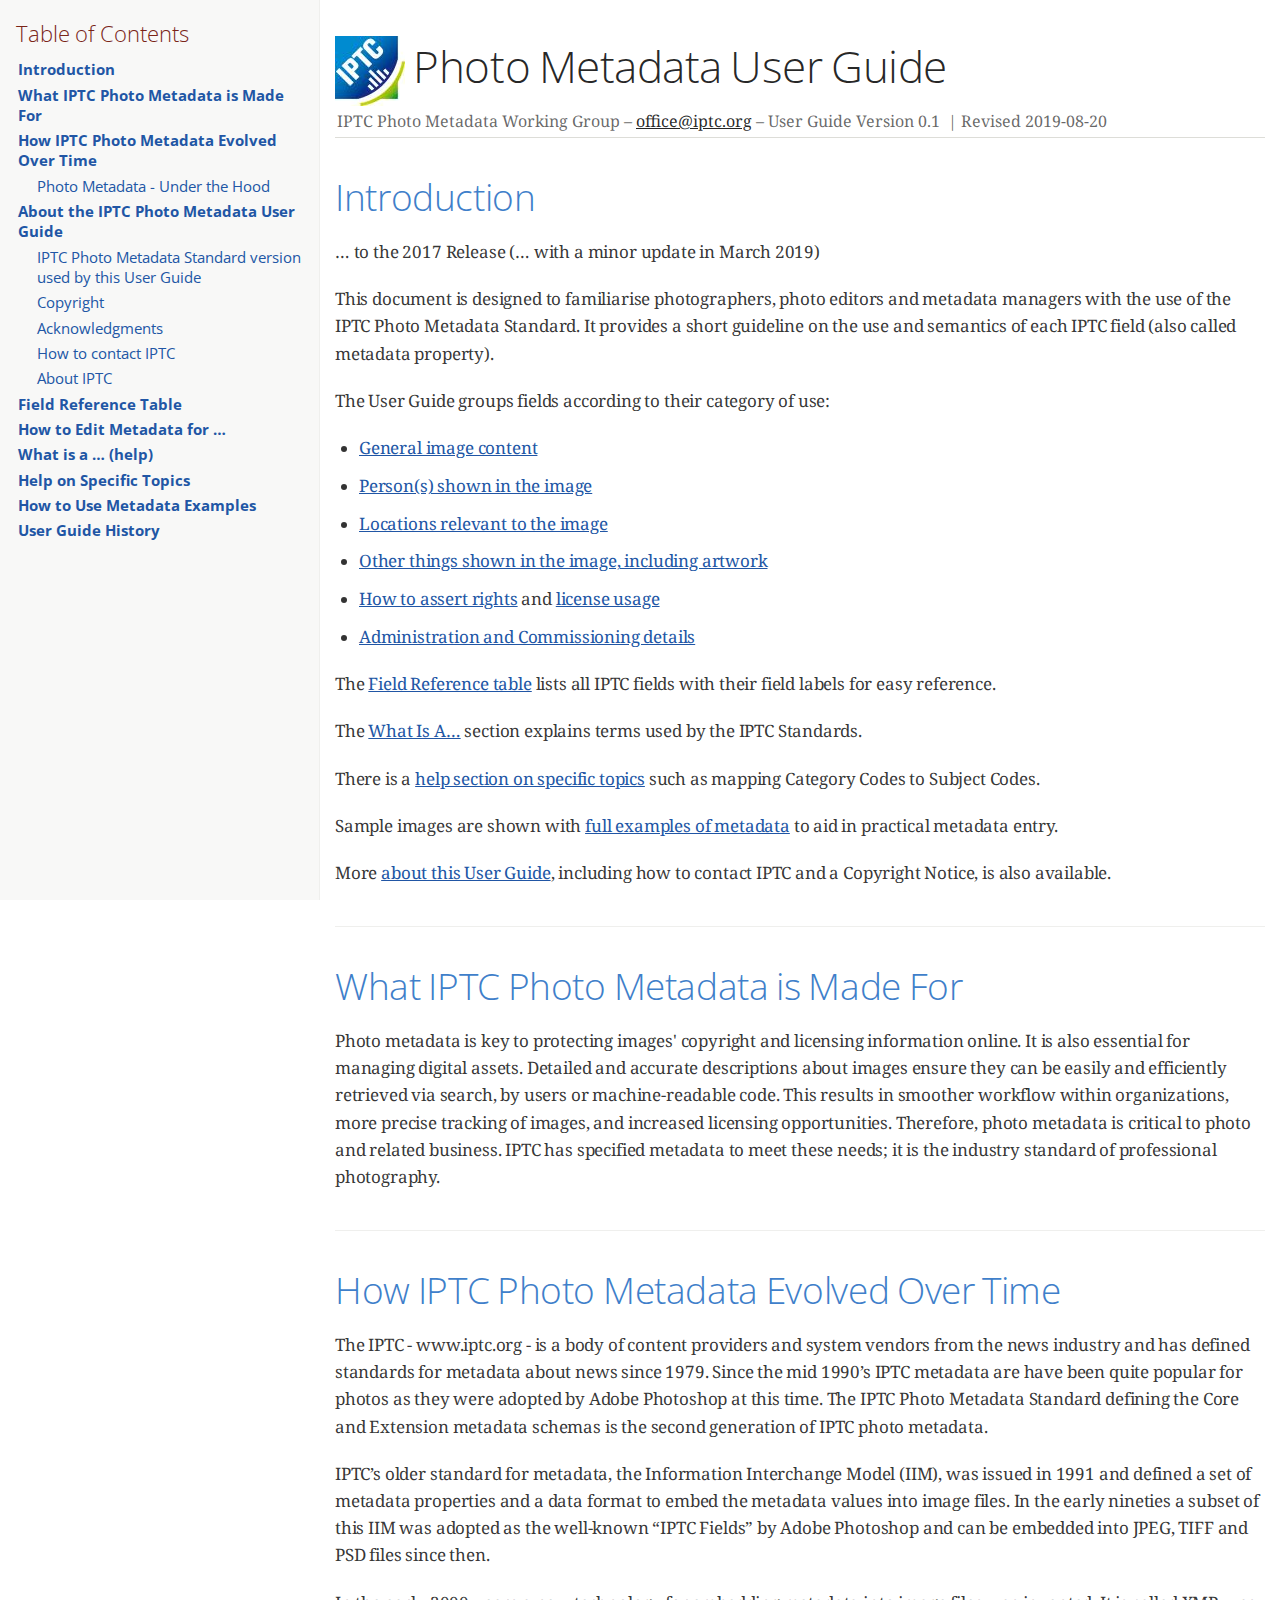
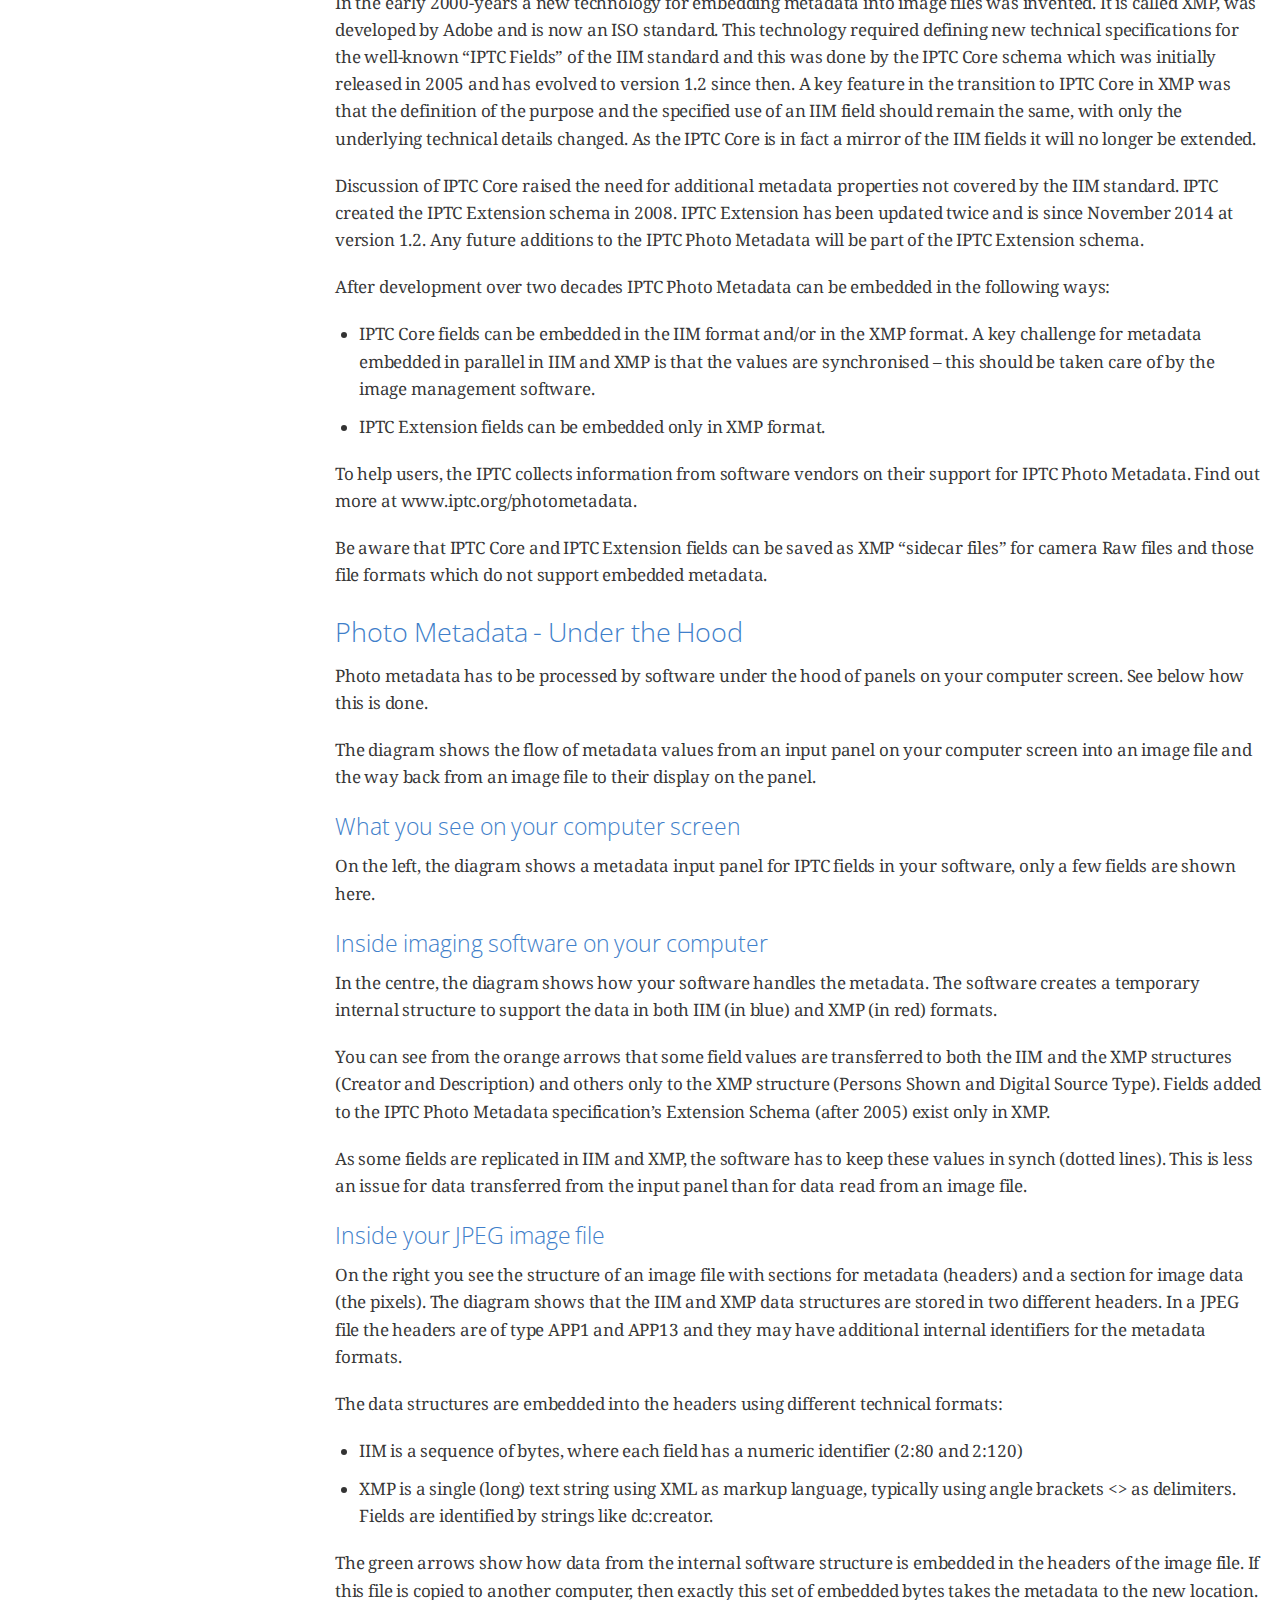
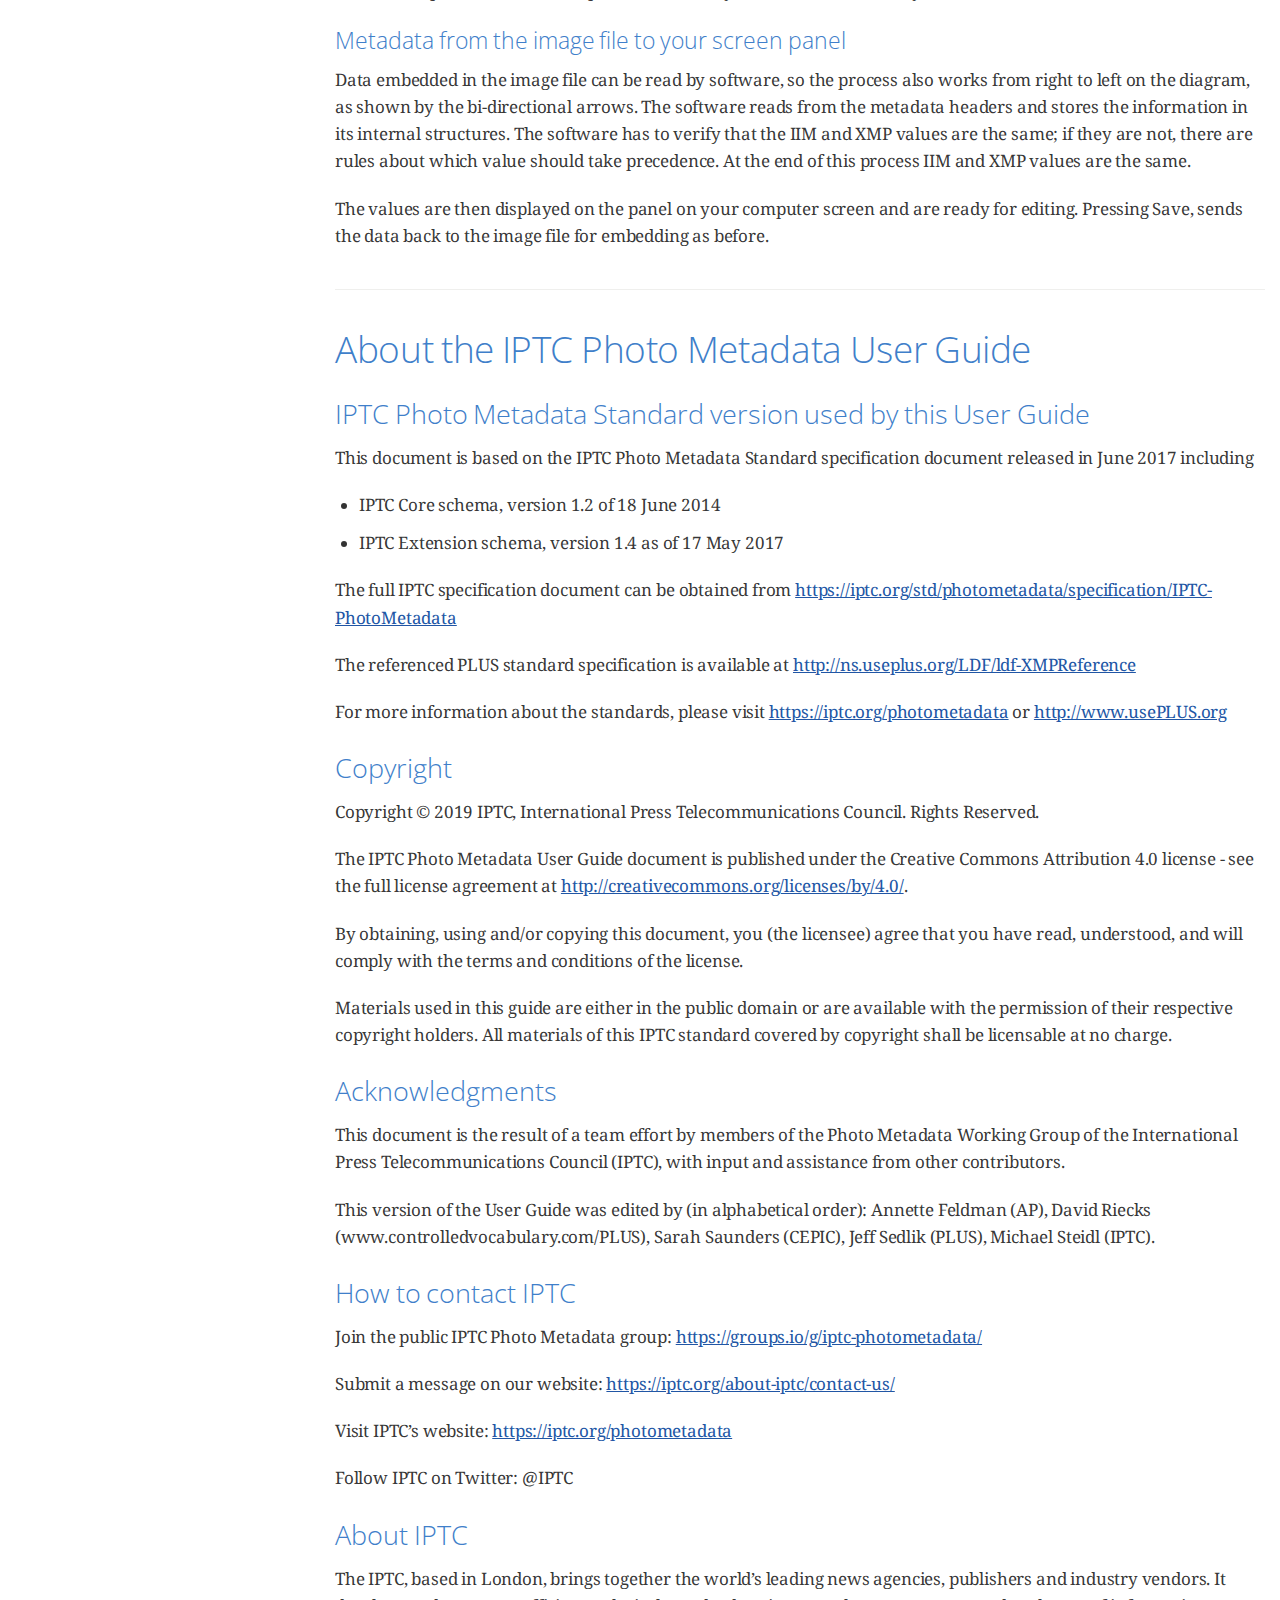
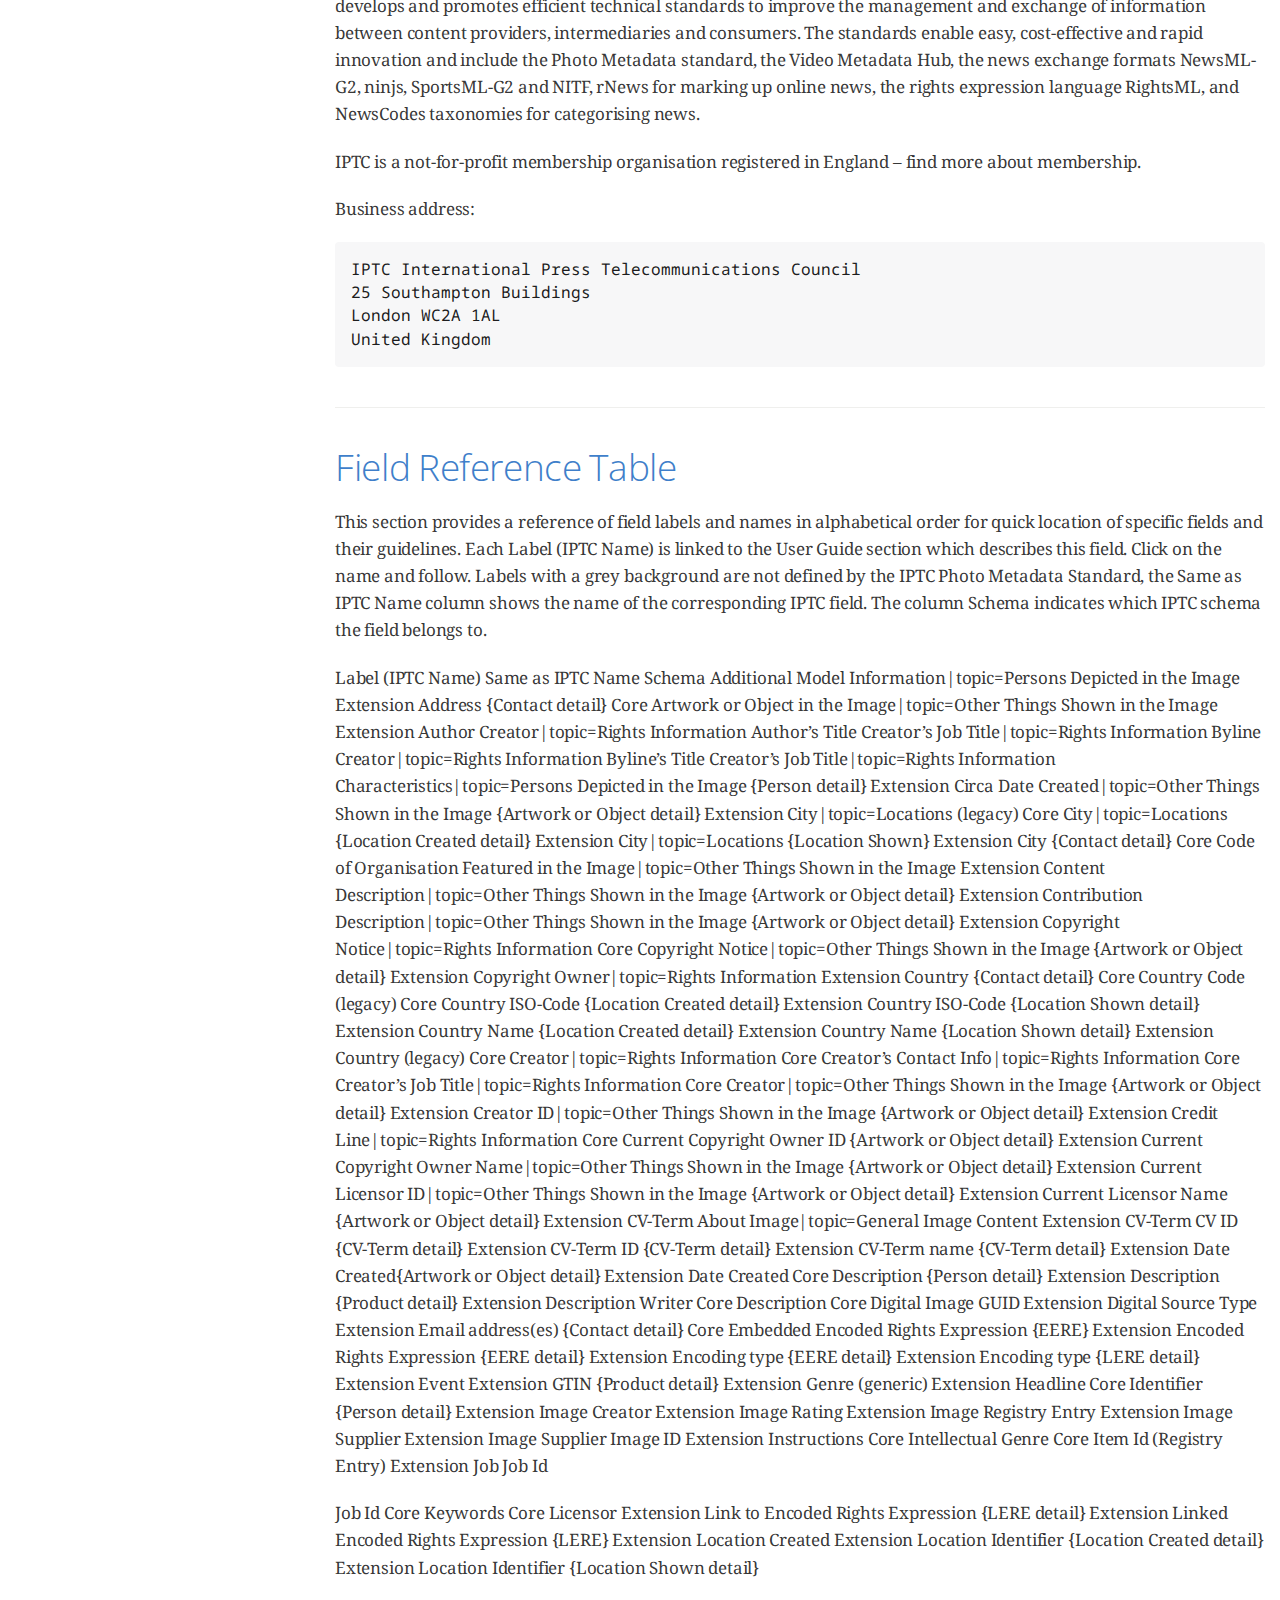
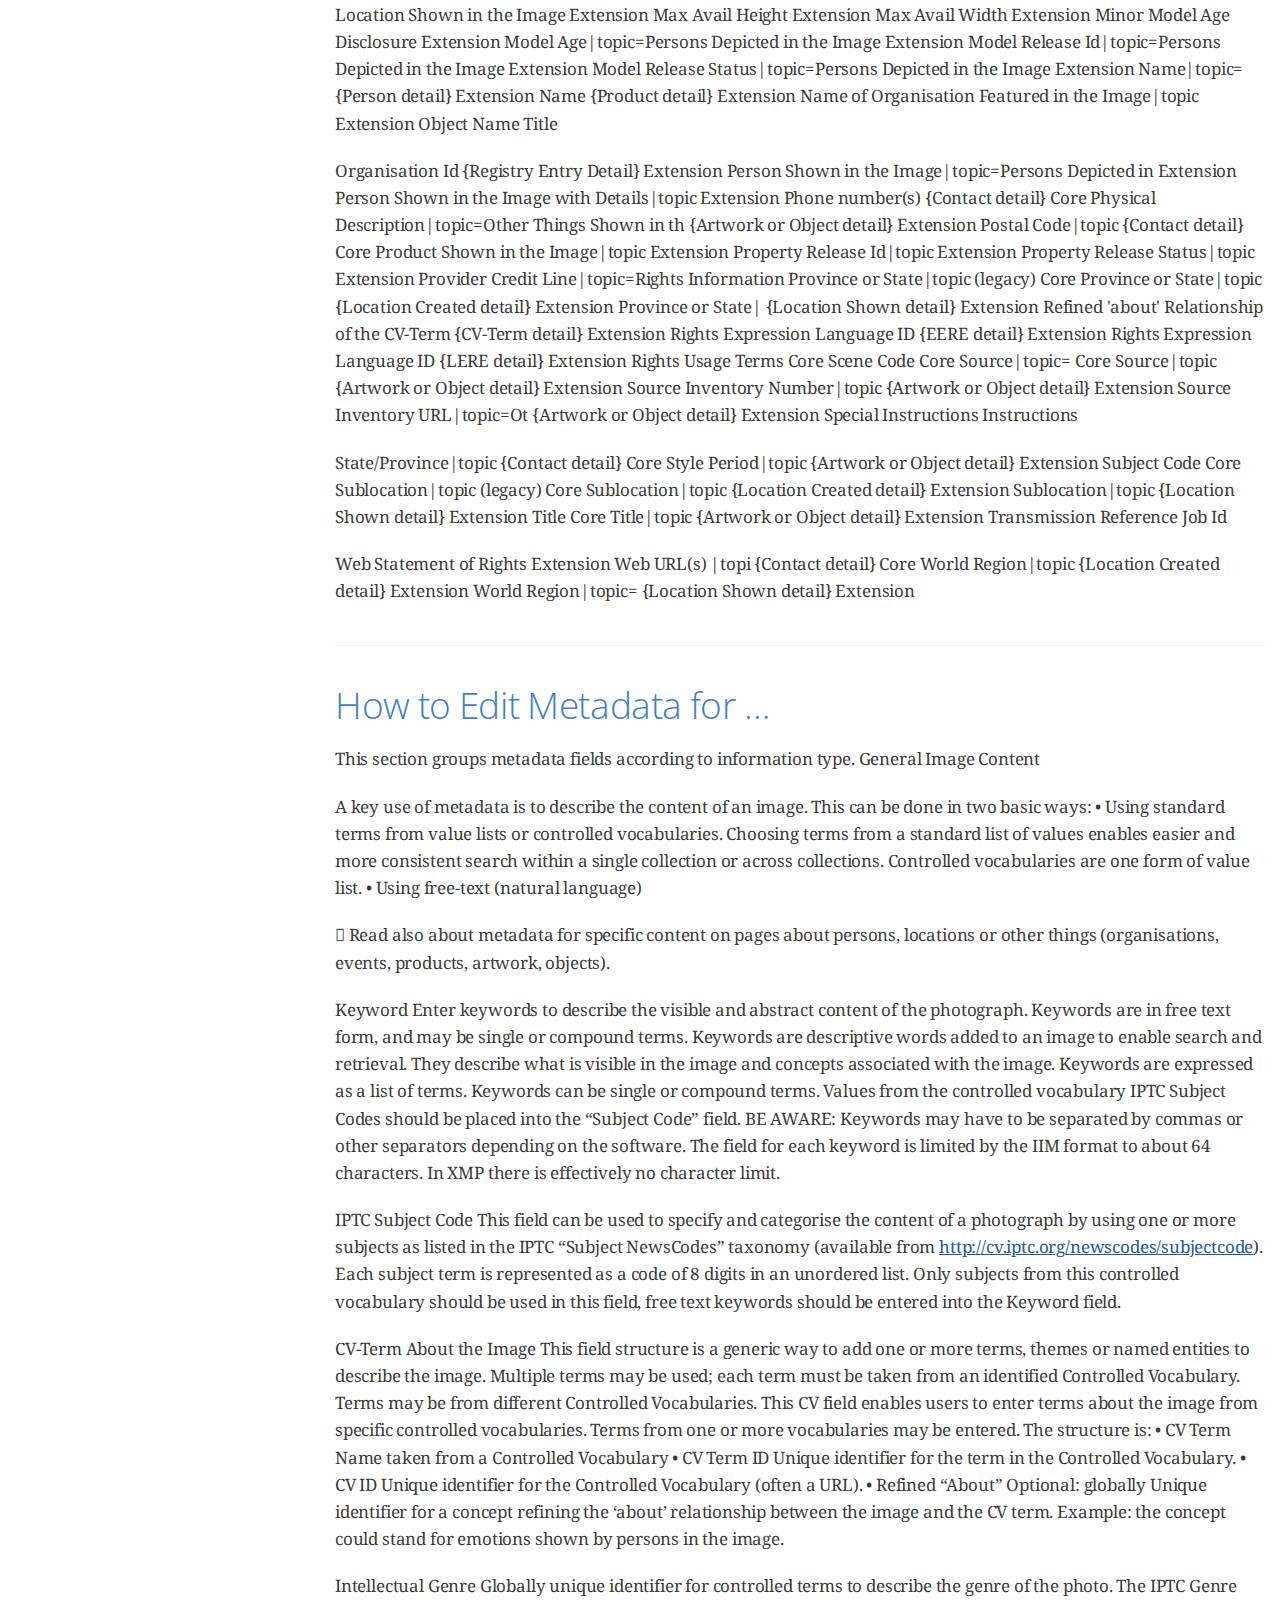
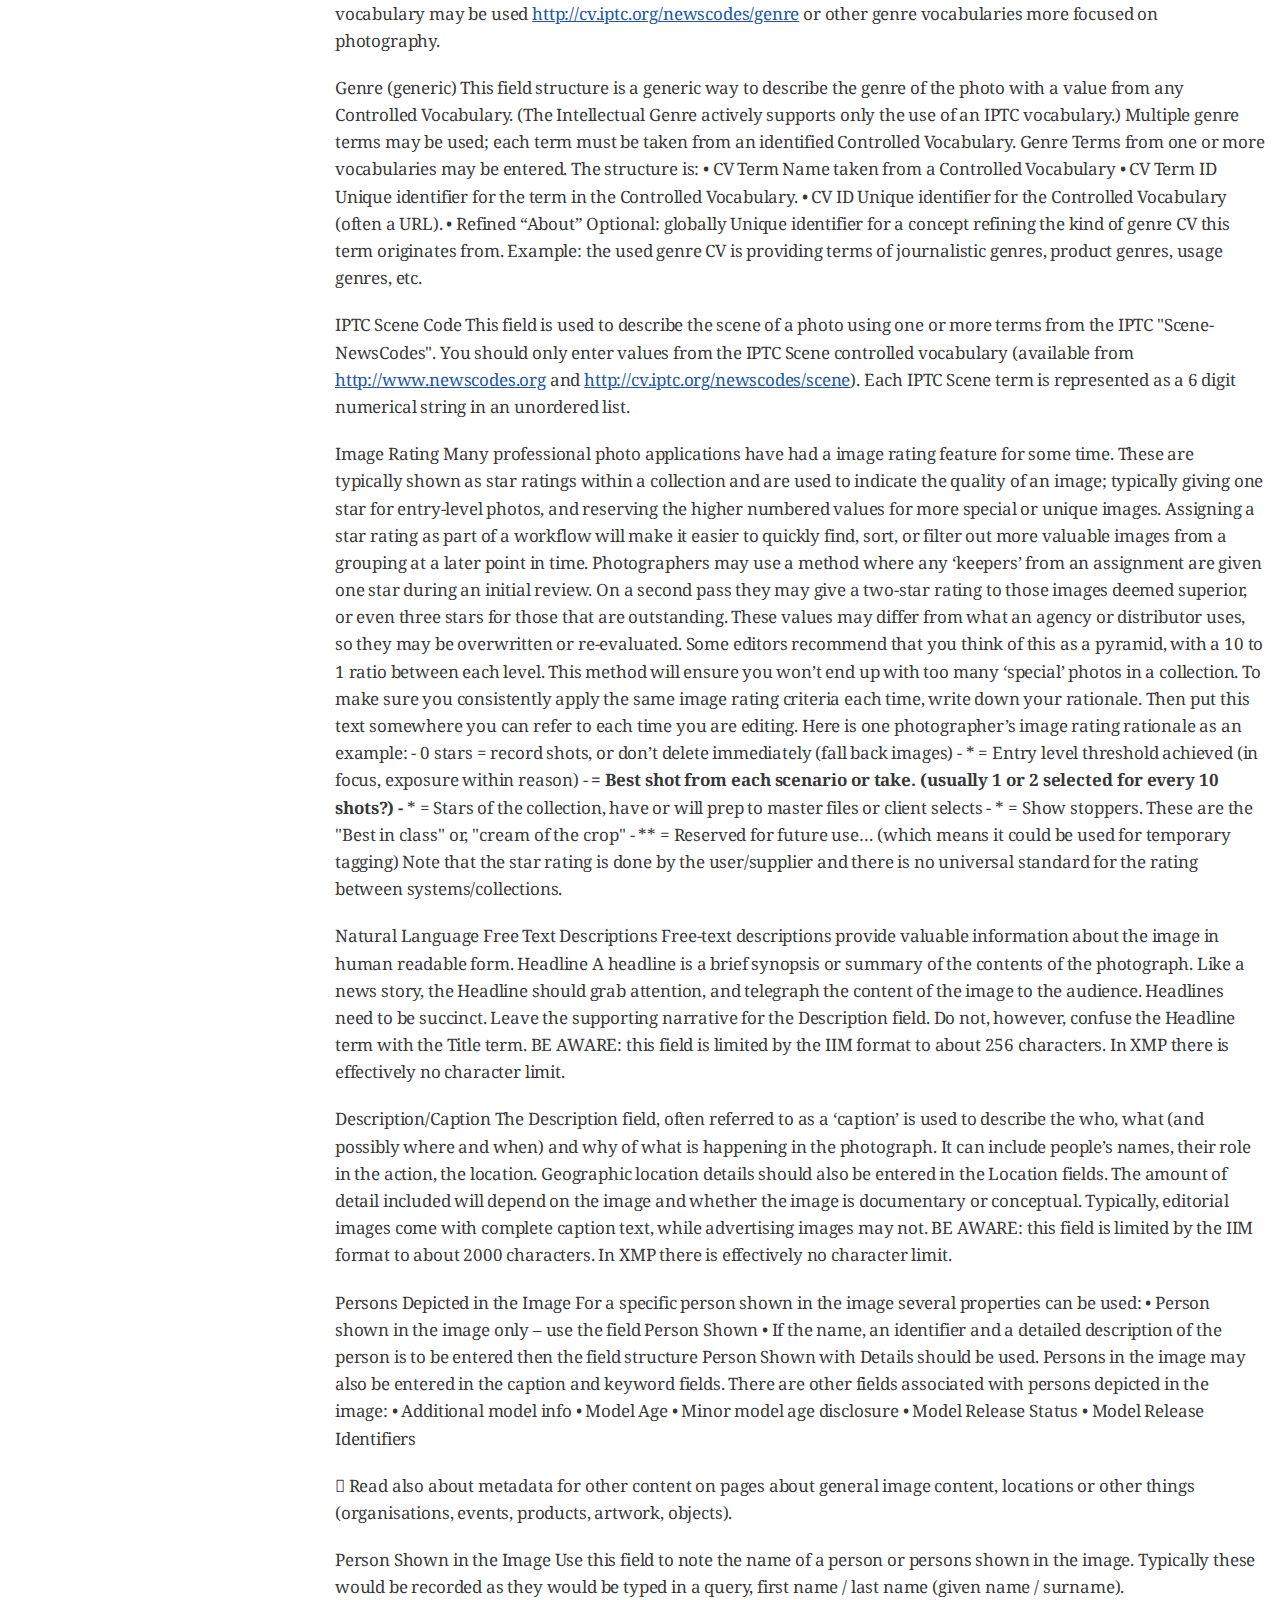
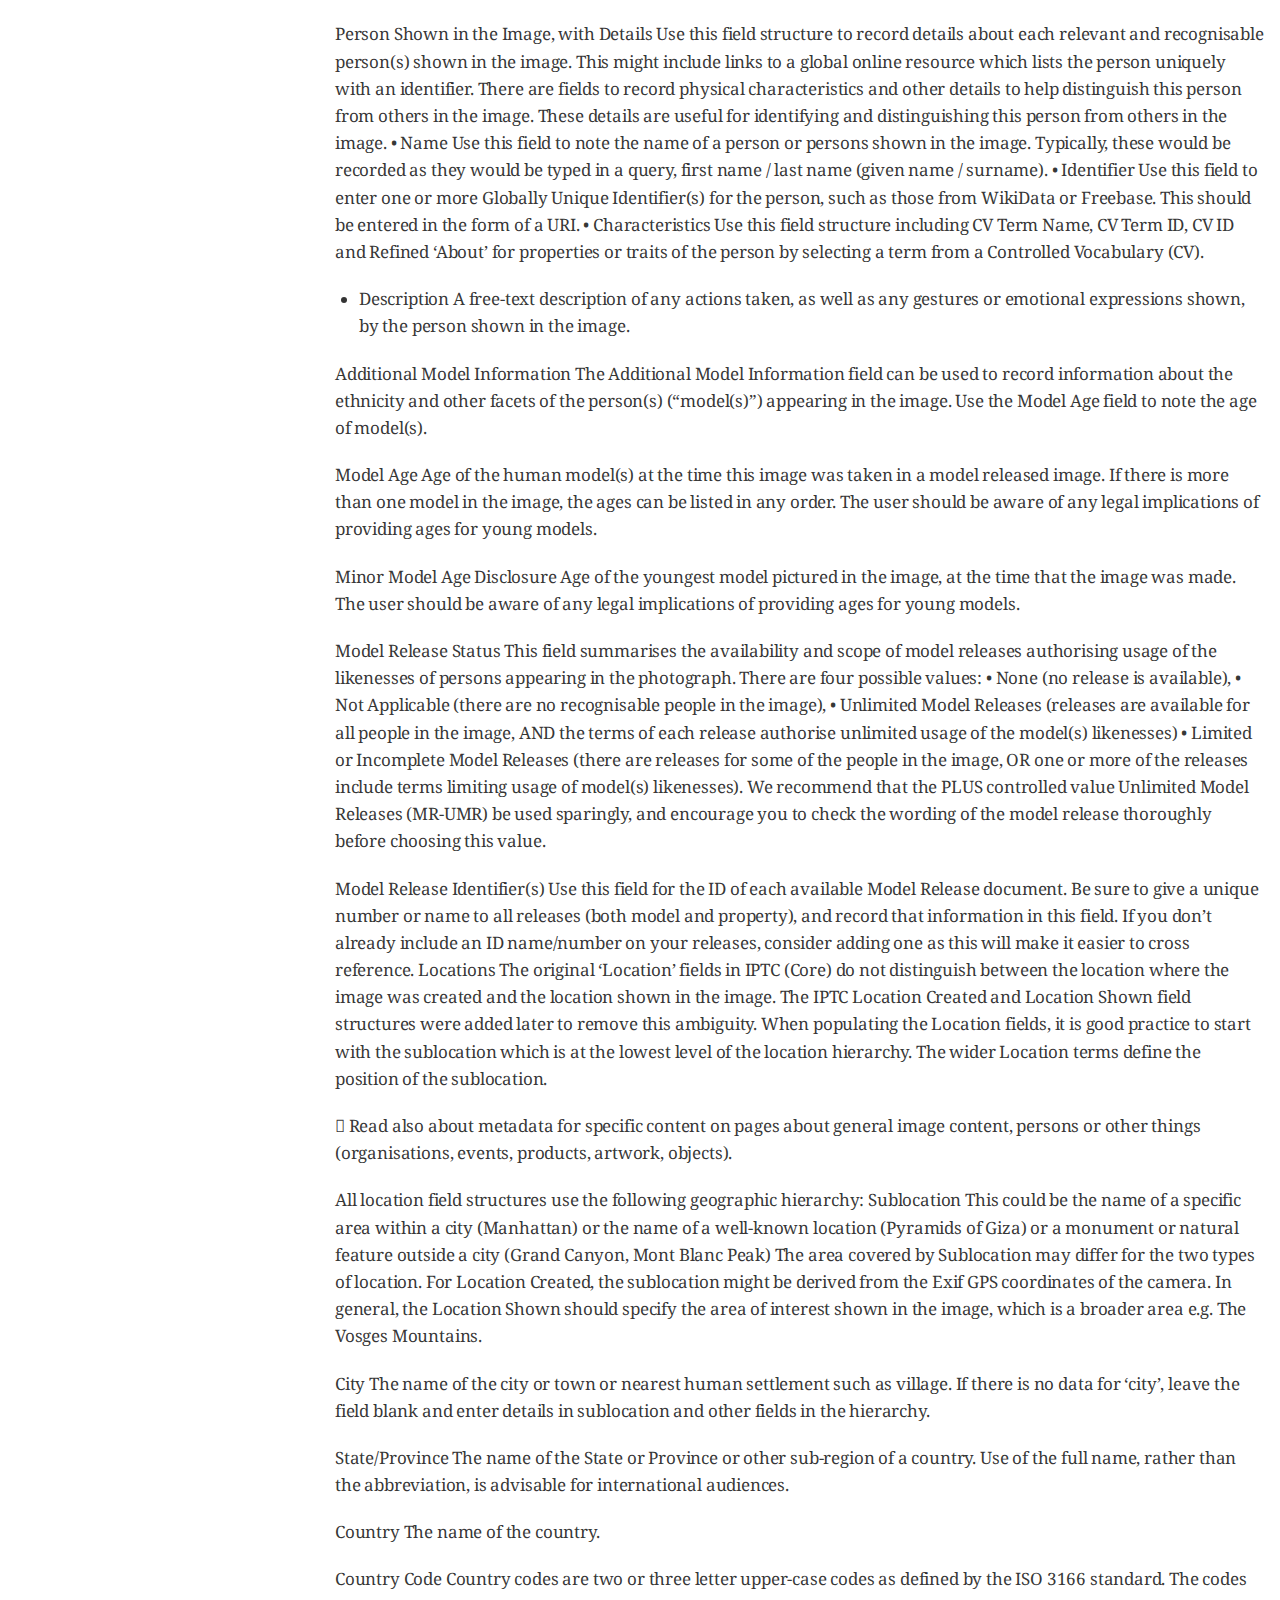
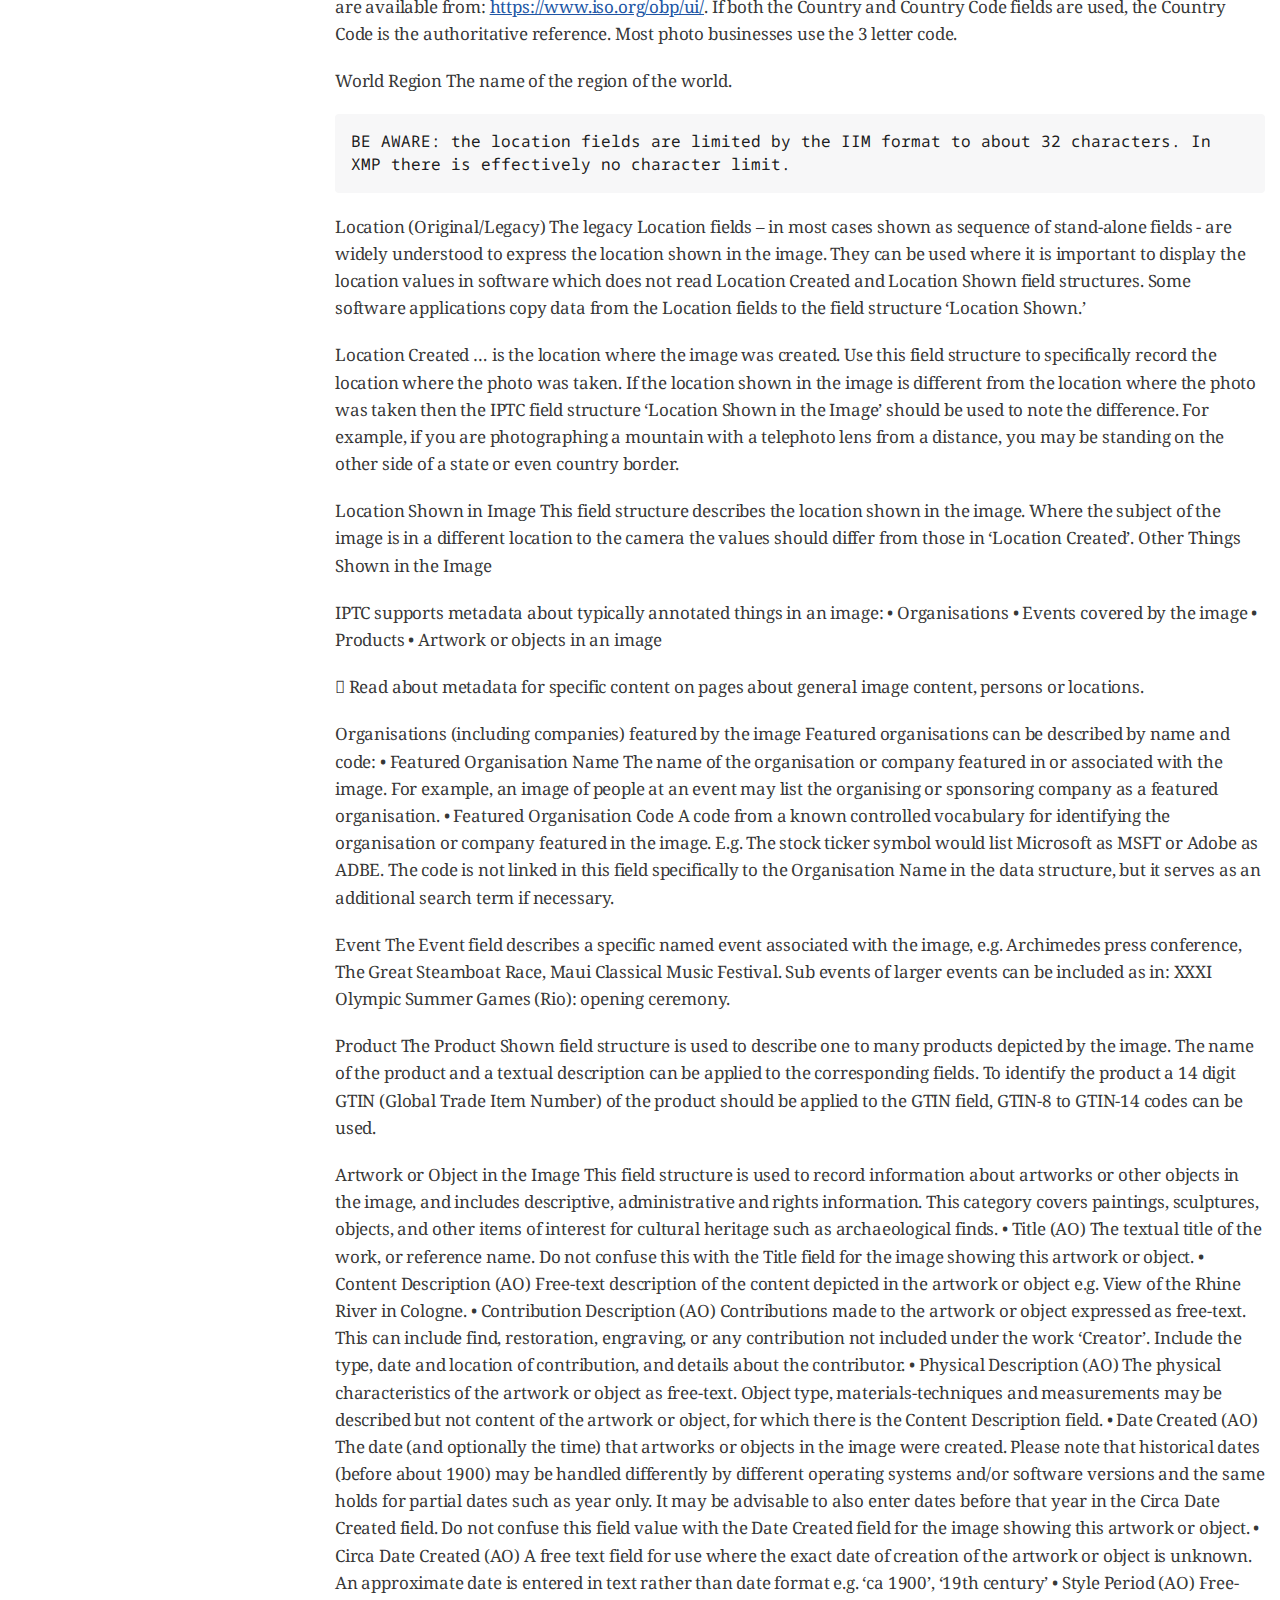
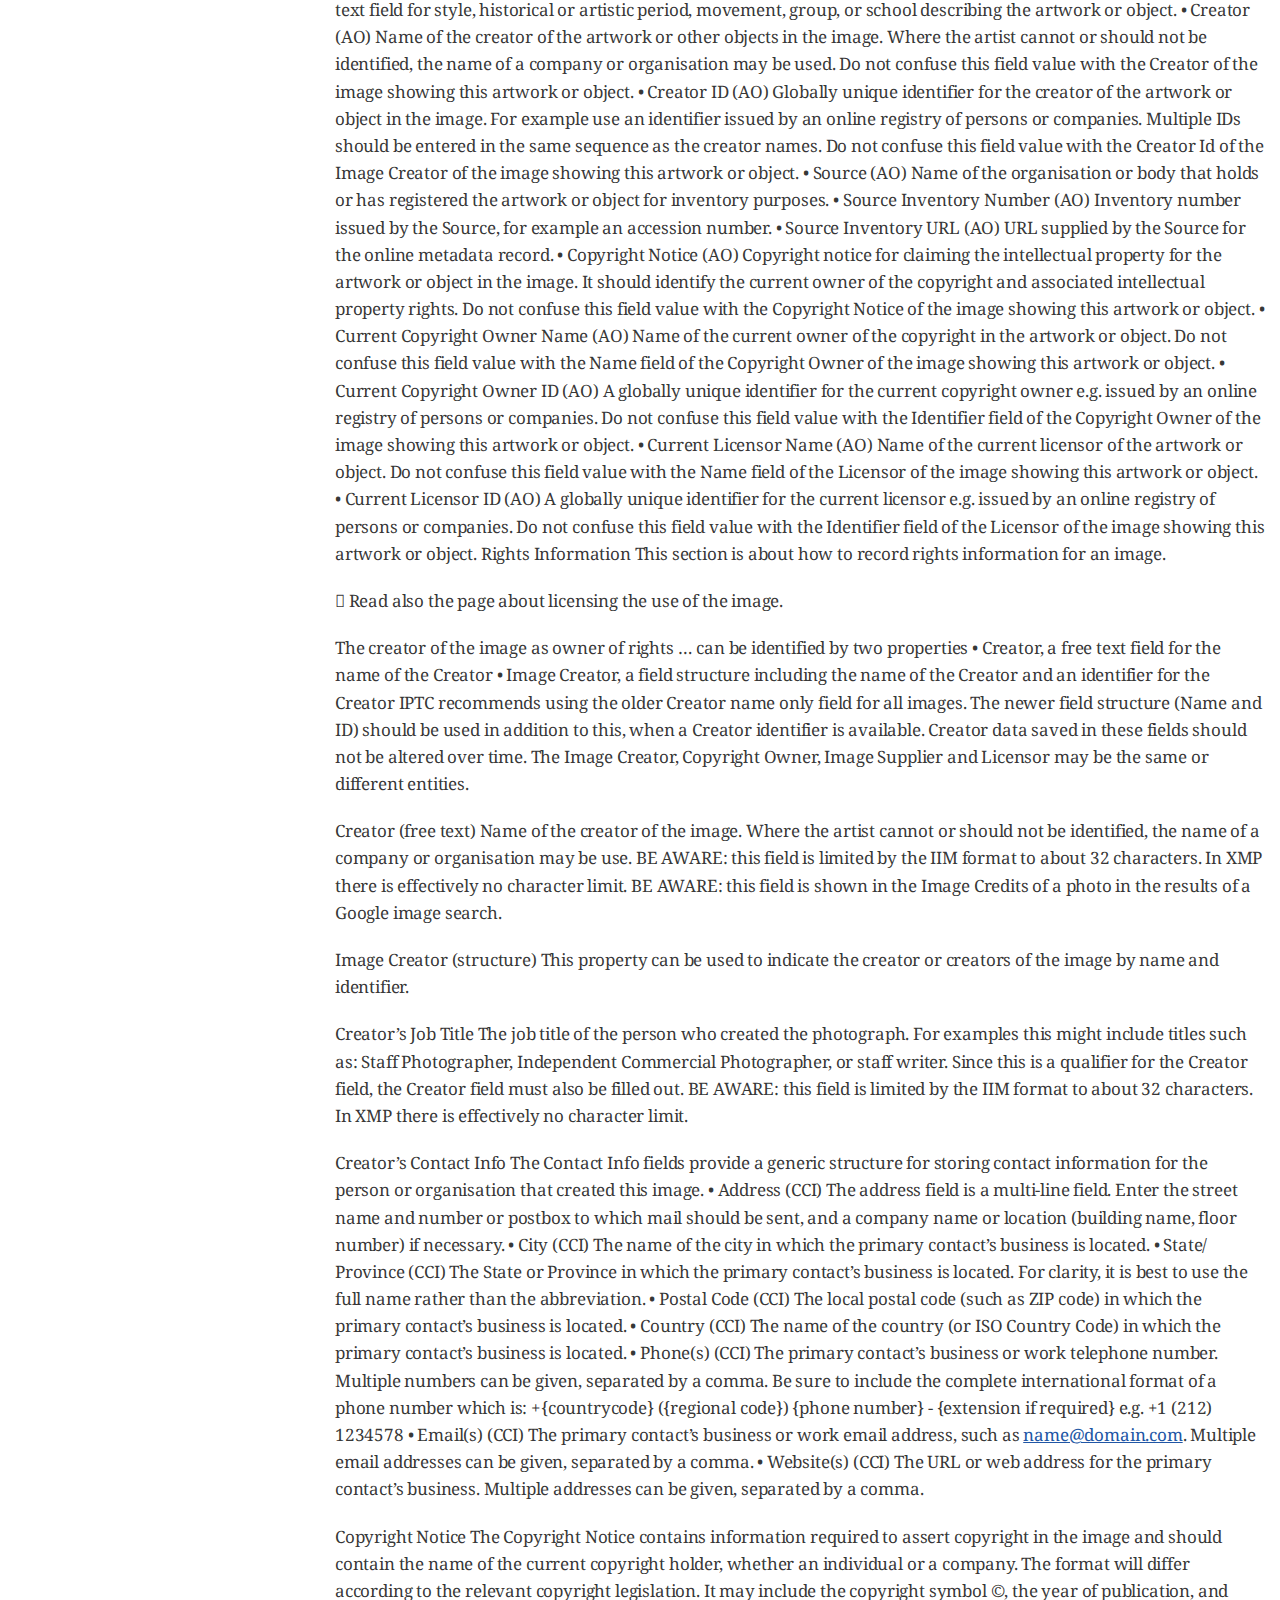
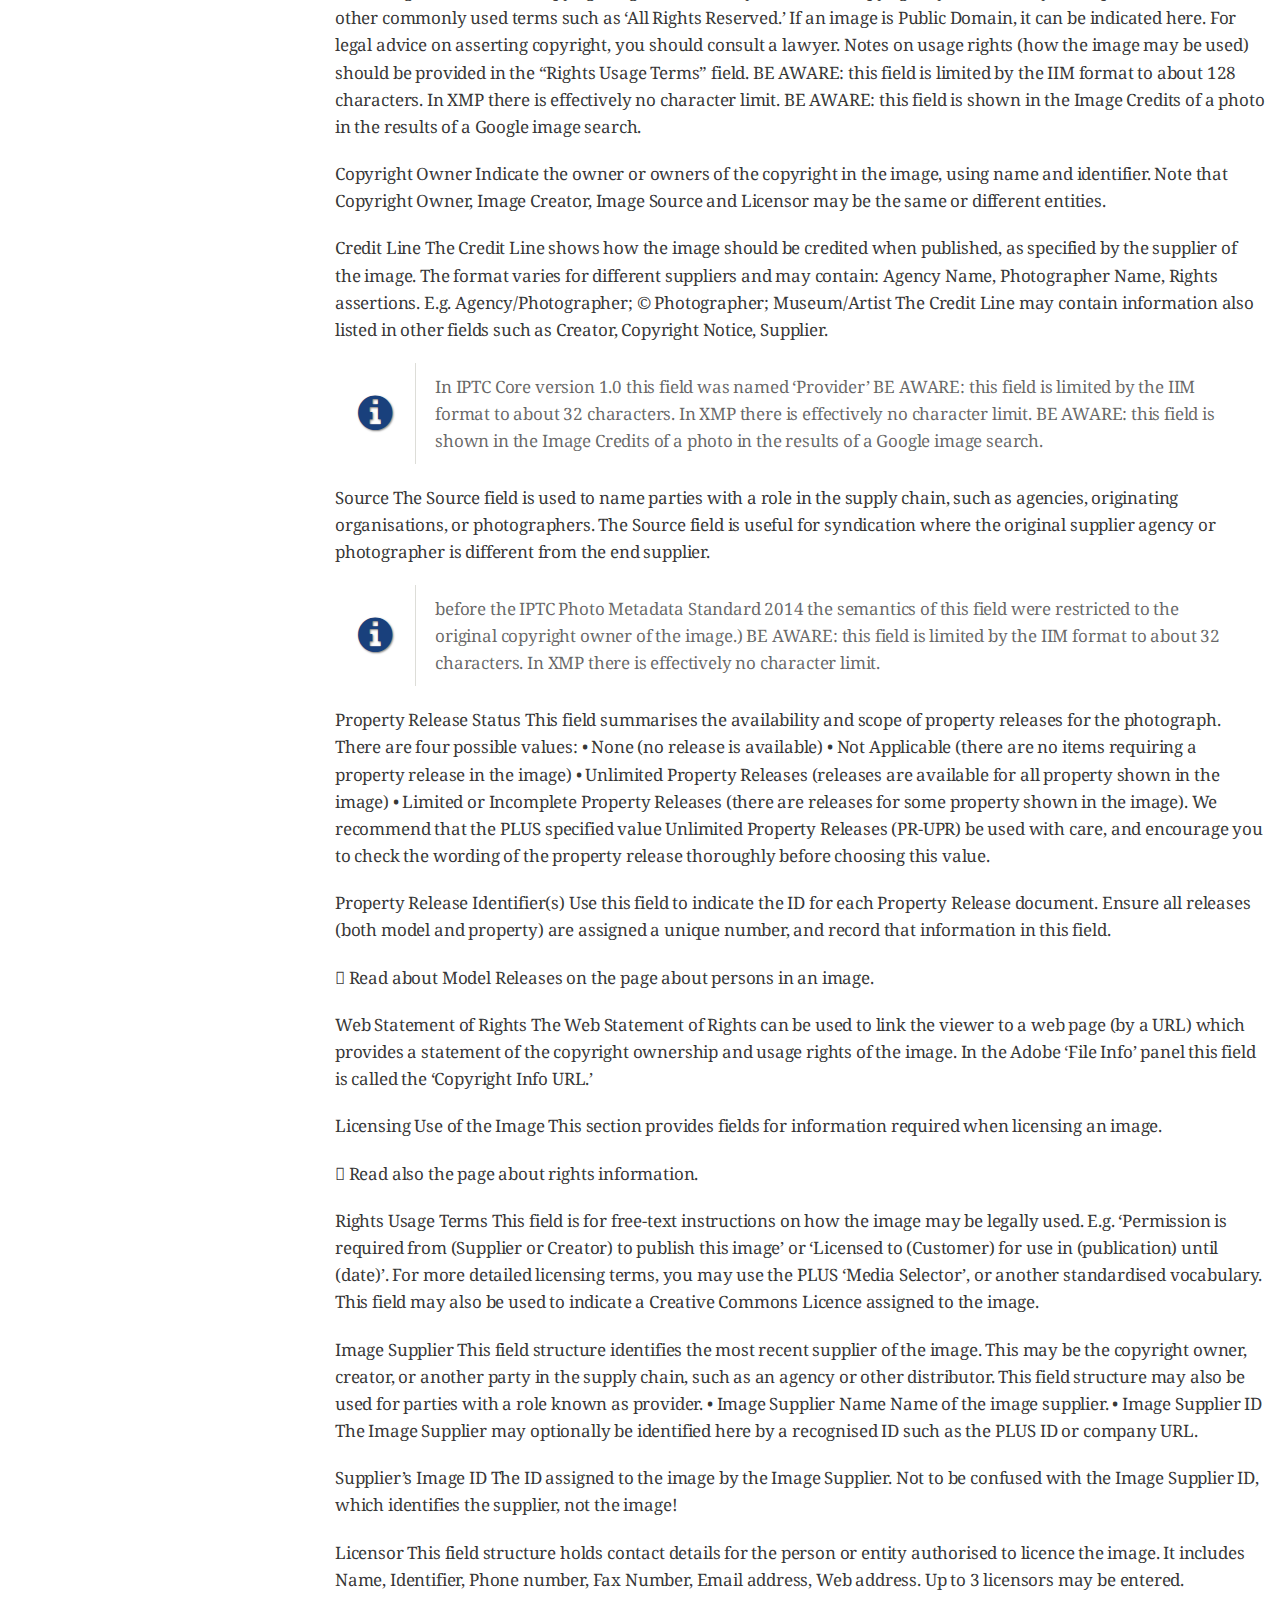
==== index.html @ b4853f84 "First version, with a few headings marked up but lots of work still to be done. Currently all text i" ====
<!DOCTYPE html>
<html lang="en">
<head>
<meta charset="UTF-8">
<!--[if IE]><meta http-equiv="X-UA-Compatible" content="IE=edge"><![endif]-->
<meta name="viewport" content="width=device-width, initial-scale=1.0">
<meta name="generator" content="Asciidoctor 1.5.7.1">
<meta name="author" content="IPTC Photo Metadata Working Group">
<title>Photo Metadata User Guide</title>
<style>
/* Asciidoctor default stylesheet plus IPTC styles | MIT License | http://asciidoctor.org */
/* Remove comment around @import statement below when using as a custom stylesheet */
@import "https://fonts.googleapis.com/css?family=Open+Sans:300,300italic,400,400italic,600,600italic%7CNoto+Serif:400,400italic,700,700italic%7CDroid+Sans+Mono:400,700";
article,aside,details,figcaption,figure,footer,header,hgroup,main,nav,section,summary{display:block}
audio,canvas,video{display:inline-block}
audio:not([controls]){display:none;height:0}
[hidden],template{display:none}
script{display:none!important}
html{font-family:sans-serif;-ms-text-size-adjust:100%;-webkit-text-size-adjust:100%}
a{background:transparent}
a:focus{outline:thin dotted}
a:active,a:hover{outline:0}
h1{font-size:2em;margin:.67em 0}
abbr[title]{border-bottom:1px dotted}
b,strong{font-weight:bold}
dfn{font-style:italic}
hr{-moz-box-sizing:content-box;box-sizing:content-box;height:0}
mark{background:#ff0;color:#000}
code,kbd,pre,samp{font-family:monospace;font-size:1em}
pre{white-space:pre-wrap}
q{quotes:"\201C" "\201D" "\2018" "\2019"}
small{font-size:80%}
sub,sup{font-size:75%;line-height:0;position:relative;vertical-align:baseline}
sup{top:-.5em}
sub{bottom:-.25em}
img{border:0}
svg:not(:root){overflow:hidden}
figure{margin:0}
fieldset{border:1px solid silver;margin:0 2px;padding:.35em .625em .75em}
legend{border:0;padding:0}
button,input,select,textarea{font-family:inherit;font-size:100%;margin:0}
button,input{line-height:normal}
button,select{text-transform:none}
button,html input[type="button"],input[type="reset"],input[type="submit"]{-webkit-appearance:button;cursor:pointer}
button[disabled],html input[disabled]{cursor:default}
input[type="checkbox"],input[type="radio"]{box-sizing:border-box;padding:0}
input[type="search"]{-webkit-appearance:textfield;-moz-box-sizing:content-box;-webkit-box-sizing:content-box;box-sizing:content-box}
input[type="search"]::-webkit-search-cancel-button,input[type="search"]::-webkit-search-decoration{-webkit-appearance:none}
button::-moz-focus-inner,input::-moz-focus-inner{border:0;padding:0}
textarea{overflow:auto;vertical-align:top}
table{border-collapse:collapse;border-spacing:0}
*,*:before,*:after{-moz-box-sizing:border-box;-webkit-box-sizing:border-box;box-sizing:border-box}
html,body{font-size:100%}
body{background:#fff;color:rgba(0,0,0,.8);padding:0;margin:0;font-family:"Noto Serif","DejaVu Serif",serif;font-weight:400;font-style:normal;line-height:1;position:relative;cursor:auto;tab-size:4;-moz-osx-font-smoothing:grayscale;-webkit-font-smoothing:antialiased}
a:hover{cursor:pointer}
img,object,embed{max-width:100%;height:auto}
object,embed{height:100%}
img{-ms-interpolation-mode:bicubic}
.left{float:left!important}
.right{float:right!important}
.text-left{text-align:left!important}
.text-right{text-align:right!important}
.text-center{text-align:center!important}
.text-justify{text-align:justify!important}
.hide{display:none}
img,object,svg{display:inline-block;vertical-align:middle}
textarea{height:auto;min-height:50px}
select{width:100%}
.center{margin-left:auto;margin-right:auto}
.spread{width:100%}
p.lead,.paragraph.lead>p,#preamble>.sectionbody>.paragraph:first-of-type p{font-size:1.21875em;line-height:1.6}
.subheader,.admonitionblock td.content>.title,.audioblock>.title,.exampleblock>.title,.imageblock>.title,.listingblock>.title,.literalblock>.title,.stemblock>.title,.openblock>.title,.paragraph>.title,.quoteblock>.title,table.tableblock>.title,.verseblock>.title,.videoblock>.title,.dlist>.title,.olist>.title,.ulist>.title,.qlist>.title,.hdlist>.title{line-height:1.45;color:#7a2518;font-weight:400;margin-top:0;margin-bottom:.25em}
div,dl,dt,dd,ul,ol,li,h1,h2,h3,#toctitle,.sidebarblock>.content>.title,h4,h5,h6,pre,form,p,blockquote,th,td{margin:0;padding:0;direction:ltr}
a{color:#2156a5;text-decoration:underline;line-height:inherit}
a:hover,a:focus{color:#1d4b8f}
a img{border:none}
p{font-family:inherit;font-weight:400;font-size:1em;line-height:1.6;margin-bottom:1.25em;text-rendering:optimizeLegibility}
p aside{font-size:.875em;line-height:1.35;font-style:italic}
h1,h2,h3,#toctitle,.sidebarblock>.content>.title,h4,h5,h6{font-family:"Open Sans","DejaVu Sans",sans-serif;font-weight:300;font-style:normal;color:#3f7fca;text-rendering:optimizeLegibility;margin-top:1em;margin-bottom:.5em;line-height:1.0125em}
h1 small,h2 small,h3 small,#toctitle small,.sidebarblock>.content>.title small,h4 small,h5 small,h6 small{font-size:60%;color:#e99b8f;line-height:0}
h1{font-size:2.125em}
h2{font-size:1.6875em}
h3,#toctitle,.sidebarblock>.content>.title{font-size:1.375em}
h4,h5{font-size:1.125em}
/* h1{font-size:2em} */
/* h2{font-size:1.4em}  */
/* h3,#toctitle,.sidebarblock>.content>.title{font-size:1.2em}  */
/* h4,h5{font-size:1.125em}  */
h6{font-size:1em}
hr{border:solid #ddddd8;border-width:1px 0 0;clear:both;margin:1.25em 0 1.1875em;height:0}
em,i{font-style:italic;line-height:inherit}
strong,b{font-weight:bold;line-height:inherit}
small{font-size:60%;line-height:inherit}
code{font-family:"Droid Sans Mono","DejaVu Sans Mono",monospace;font-weight:400;color:rgba(0,0,0,.9)}
ul,ol,dl{font-size:1em;line-height:1.6;margin-bottom:1.25em;list-style-position:outside;font-family:inherit}
ul,ol,ul.no-bullet,ol.no-bullet{margin-left:1.5em}
ul li ul,ul li ol{margin-left:1.25em;margin-bottom:0;font-size:1em}
ul.square li ul,ul.circle li ul,ul.disc li ul{list-style:inherit}
ul.square{list-style-type:square}
ul.circle{list-style-type:circle}
ul.disc{list-style-type:disc}
ul.no-bullet{list-style:none}
ol li ul,ol li ol{margin-left:1.25em;margin-bottom:0}
dl dt{margin-bottom:.3125em;font-weight:bold}
dl dd{margin-bottom:1.25em}
abbr,acronym{text-transform:uppercase;font-size:90%;color:rgba(0,0,0,.8);border-bottom:1px dotted #ddd;cursor:help}
abbr{text-transform:none}
blockquote{margin:0 0 1.25em;padding:.5625em 1.25em 0 1.1875em;border-left:1px solid #ddd}
blockquote cite{display:block;font-size:.9375em;color:rgba(0,0,0,.6)}
blockquote cite:before{content:"\2014 \0020"}
blockquote cite a,blockquote cite a:visited{color:rgba(0,0,0,.6)}
blockquote,blockquote p{line-height:1.6;color:rgba(0,0,0,.85)}
@media only screen and (min-width:768px){h1,h2,h3,#toctitle,.sidebarblock>.content>.title,h4,h5,h6{line-height:1.2}
h1{font-size:2.75em}
h2{font-size:2.3125em}
h3,#toctitle,.sidebarblock>.content>.title{font-size:1.6875em}
h4{font-size:1.4375em}}
table{background:#fff;margin-bottom:1.25em;border:solid 1px #dedede}
table thead,table tfoot{background:#f7f8f7;font-weight:bold}
table thead tr th,table thead tr td,table tfoot tr th,table tfoot tr td{padding:.5em .625em .625em;font-size:inherit;color:rgba(0,0,0,.8);text-align:left}
table tr th,table tr td{padding:.5625em .625em;font-size:inherit;color:rgba(0,0,0,.8)}
table tr.even,table tr.alt,table tr:nth-of-type(even){background:#f8f8f7}
table thead tr th,table tfoot tr th,table tbody tr td,table tr td,table tfoot tr td{display:table-cell;line-height:1.6}
h1,h2,h3,#toctitle,.sidebarblock>.content>.title,h4,h5,h6{line-height:1.2;word-spacing:-.05em}
h1 strong,h2 strong,h3 strong,#toctitle strong,.sidebarblock>.content>.title strong,h4 strong,h5 strong,h6 strong{font-weight:400}
.clearfix:before,.clearfix:after,.float-group:before,.float-group:after{content:" ";display:table}
.clearfix:after,.float-group:after{clear:both}
*:not(pre)>code{font-size:.9375em;font-style:normal!important;letter-spacing:0;padding:.1em .5ex;word-spacing:-.15em;background-color:#f7f7f8;-webkit-border-radius:4px;border-radius:4px;line-height:1.45;text-rendering:optimizeSpeed;word-wrap:break-word}
*:not(pre)>code.nobreak{word-wrap:normal}
*:not(pre)>code.nowrap{white-space:nowrap}
pre,pre>code{line-height:1.45;color:rgba(0,0,0,.9);font-family:"Droid Sans Mono","DejaVu Sans Mono",monospace;font-weight:400;text-rendering:optimizeSpeed}
em em{font-style:normal}
strong strong{font-weight:400}
.keyseq{color:rgba(51,51,51,.8)}
kbd{font-family:"Droid Sans Mono","DejaVu Sans Mono",monospace;display:inline-block;color:rgba(0,0,0,.8);font-size:.65em;line-height:1.45;background-color:#f7f7f7;border:1px solid #ccc;-webkit-border-radius:3px;border-radius:3px;-webkit-box-shadow:0 1px 0 rgba(0,0,0,.2),0 0 0 .1em white inset;box-shadow:0 1px 0 rgba(0,0,0,.2),0 0 0 .1em #fff inset;margin:0 .15em;padding:.2em .5em;vertical-align:middle;position:relative;top:-.1em;white-space:nowrap}
.keyseq kbd:first-child{margin-left:0}
.keyseq kbd:last-child{margin-right:0}
.menuseq,.menu{color:rgba(0,0,0,.8)}
b.button:before,b.button:after{position:relative;top:-1px;font-weight:400}
b.button:before{content:"[";padding:0 3px 0 2px}
b.button:after{content:"]";padding:0 2px 0 3px}
p a>code:hover{color:rgba(0,0,0,.9)}
#header,#content,#footnotes,#footer{width:100%;margin-left:auto;margin-right:auto;margin-top:0;margin-bottom:0;max-width:62.5em;*zoom:1;position:relative;padding-left:.9375em;padding-right:.9375em}
#header:before,#header:after,#content:before,#content:after,#footnotes:before,#footnotes:after,#footer:before,#footer:after{content:" ";display:table}
#header:after,#content:after,#footnotes:after,#footer:after{clear:both}
#content{margin-top:1.25em}
#content:before{content:none}
#header>h1:first-child{color:rgba(0,0,0,.85);margin-top:2.25rem;margin-bottom:0}
#header>h1:first-child+#toc{margin-top:8px;border-top:1px solid #ddddd8}
#header>h1:only-child,body.toc2 #header>h1:nth-last-child(2){border-bottom:1px solid #ddddd8;padding-bottom:8px}
#header .details{border-bottom:1px solid #ddddd8;line-height:1.45;padding-top:.25em;padding-bottom:.25em;padding-left:.25em;color:rgba(0,0,0,.6);display:-ms-flexbox;display:-webkit-flex;display:flex;-ms-flex-flow:row wrap;-webkit-flex-flow:row wrap;flex-flow:row wrap}
#header .details span:first-child{margin-left:-.125em}
#header .details span.email a{color:rgba(0,0,0,.85)}
#header .details br{display:none}
#header .details br+span:before{content:"\00a0\2013\00a0"}
#header .details br+span.author:before{content:"\00a0\22c5\00a0";color:rgba(0,0,0,.85)}
#header .details br+span#revremark:before{content:"\00a0|\00a0"}
#header #revnumber{text-transform:capitalize}
#header #revnumber:after{content:"\00a0"}
#content>h1:first-child:not([class]){color:rgba(0,0,0,.85);border-bottom:1px solid #ddddd8;padding-bottom:8px;margin-top:0;padding-top:1rem;margin-bottom:1.25rem}
#toc{border-bottom:1px solid #efefed;padding-bottom:.5em}
#toc>ul{margin-left:.125em}
#toc ul.sectlevel0>li>a{font-weight: bold; font-style:italic}
#toc ul.sectlevel0 ul.sectlevel1{margin:.5em 0}
#toc ul{font-family:"Open Sans","DejaVu Sans",sans-serif;list-style-type:none}
#toc li{line-height:1.3334;margin-top:.3334em}
#toc a{text-decoration:none}
#toc a:active{text-decoration:underline}
#toctitle{color:#7a2518;font-size:1.2em}
@media only screen and (min-width:768px){#toctitle{font-size:1.375em}
body.toc2{padding-left:15em;padding-right:0}
#toc.toc2{margin-top:0!important;background-color:#f8f8f7;position:fixed;width:15em;left:0;top:0;border-right:1px solid #efefed;border-top-width:0!important;border-bottom-width:0!important;z-index:1000;padding:1.25em 1em;height:100%;overflow:auto}
#toc.toc2 #toctitle{margin-top:0;margin-bottom:.8rem;font-size:1.2em}
#toc.toc2>ul{font-size:.9em;margin-bottom:0}
#toc.toc2 ul ul{margin-left:0;padding-left:1em}
#toc.toc2 ul.sectlevel0 ul.sectlevel1{padding-left:0;margin-top:.5em;margin-bottom:.5em}
body.toc2.toc-right{padding-left:0;padding-right:15em}
body.toc2.toc-right #toc.toc2{border-right-width:0;border-left:1px solid #efefed;left:auto;right:0}}
@media only screen and (min-width:1280px){body.toc2{padding-left:20em;padding-right:0}
#toc.toc2{width:20em}
#toc.toc2 #toctitle{font-size:1.375em}
#toc.toc2>ul{font-size:.95em}
#toc.toc2 ul ul{padding-left:1.25em}
body.toc2.toc-right{padding-left:0;padding-right:20em}}
#content #toc{border-style:solid;border-width:1px;border-color:#e0e0dc;margin-bottom:1.25em;padding:1.25em;background:#f8f8f7;-webkit-border-radius:4px;border-radius:4px}
#content #toc>:first-child{margin-top:0}
#content #toc>:last-child{margin-bottom:0}
#footer{max-width:100%;background-color:rgba(0,0,0,.8);padding:1.25em}
#footer-text{color:rgba(255,255,255,.8);line-height:1.44}
.sect1{padding-bottom:.625em}
@media only screen and (min-width:768px){.sect1{padding-bottom:1.25em}}
.sect1+.sect1{border-top:1px solid #efefed}
#content h1>a.anchor,h2>a.anchor,h3>a.anchor,#toctitle>a.anchor,.sidebarblock>.content>.title>a.anchor,h4>a.anchor,h5>a.anchor,h6>a.anchor{position:absolute;z-index:1001;width:1.5ex;margin-left:-1.5ex;display:block;text-decoration:none!important;visibility:hidden;text-align:center;font-weight:400}
#content h1>a.anchor:before,h2>a.anchor:before,h3>a.anchor:before,#toctitle>a.anchor:before,.sidebarblock>.content>.title>a.anchor:before,h4>a.anchor:before,h5>a.anchor:before,h6>a.anchor:before{content:"\00A7";font-size:.85em;display:block;padding-top:.1em}
#content h1:hover>a.anchor,#content h1>a.anchor:hover,h2:hover>a.anchor,h2>a.anchor:hover,h3:hover>a.anchor,#toctitle:hover>a.anchor,.sidebarblock>.content>.title:hover>a.anchor,h3>a.anchor:hover,#toctitle>a.anchor:hover,.sidebarblock>.content>.title>a.anchor:hover,h4:hover>a.anchor,h4>a.anchor:hover,h5:hover>a.anchor,h5>a.anchor:hover,h6:hover>a.anchor,h6>a.anchor:hover{visibility:visible}
#content h1>a.link,h2>a.link,h3>a.link,#toctitle>a.link,.sidebarblock>.content>.title>a.link,h4>a.link,h5>a.link,h6>a.link{color:#3f7fca;text-decoration:none}
#content h1>a.link:hover,h2>a.link:hover,h3>a.link:hover,#toctitle>a.link:hover,.sidebarblock>.content>.title>a.link:hover,h4>a.link:hover,h5>a.link:hover,h6>a.link:hover{color:#a53221}
.audioblock,.imageblock,.literalblock,.listingblock,.stemblock,.videoblock{margin-bottom:1.25em}
.admonitionblock td.content>.title,.audioblock>.title,.exampleblock>.title,.imageblock>.title,.listingblock>.title,.literalblock>.title,.stemblock>.title,.openblock>.title,.paragraph>.title,.quoteblock>.title,table.tableblock>.title,.verseblock>.title,.videoblock>.title,.dlist>.title,.olist>.title,.ulist>.title,.qlist>.title,.hdlist>.title{text-rendering:optimizeLegibility;text-align:left;font-family:"Noto Serif","DejaVu Serif",serif;font-size:1rem;font-style:italic}
table.tableblock>caption.title{white-space:nowrap;overflow:visible;max-width:0}
.paragraph.lead>p,#preamble>.sectionbody>.paragraph:first-of-type p{color:rgba(0,0,0,.85)}
table.tableblock #preamble>.sectionbody>.paragraph:first-of-type p{font-size:inherit}
.admonitionblock>table{border-collapse:separate;border:0;background:none;width:100%}
.admonitionblock>table td.icon{text-align:center;width:80px}
.admonitionblock>table td.icon img{max-width:none}
.admonitionblock>table td.icon .title{font-weight:bold;font-family:"Open Sans","DejaVu Sans",sans-serif;text-transform:uppercase}
.admonitionblock>table td.content{padding-left:1.125em;padding-right:1.25em;border-left:1px solid #ddddd8;color:rgba(0,0,0,.6)}
.admonitionblock>table td.content>:last-child>:last-child{margin-bottom:0}
.exampleblock>.content{border-style:solid;border-width:1px;border-color:#e6e6e6;margin-bottom:1.25em;padding:1.25em;background:#fff;-webkit-border-radius:4px;border-radius:4px}
.exampleblock>.content>:first-child{margin-top:0}
.exampleblock>.content>:last-child{margin-bottom:0}
.sidebarblock{border-style:solid;border-width:1px;border-color:#e0e0dc;margin-bottom:1.25em;padding:1.25em;background:#f8f8f7;-webkit-border-radius:4px;border-radius:4px}
.sidebarblock>:first-child{margin-top:0}
.sidebarblock>:last-child{margin-bottom:0}
.sidebarblock>.content>.title{color:#7a2518;margin-top:0;text-align:center}
.exampleblock>.content>:last-child>:last-child,.exampleblock>.content .olist>ol>li:last-child>:last-child,.exampleblock>.content .ulist>ul>li:last-child>:last-child,.exampleblock>.content .qlist>ol>li:last-child>:last-child,.sidebarblock>.content>:last-child>:last-child,.sidebarblock>.content .olist>ol>li:last-child>:last-child,.sidebarblock>.content .ulist>ul>li:last-child>:last-child,.sidebarblock>.content .qlist>ol>li:last-child>:last-child{margin-bottom:0}
.literalblock pre,.listingblock pre:not(.highlight),.listingblock pre[class="highlight"],.listingblock pre[class^="highlight "],.listingblock pre.CodeRay,.listingblock pre.prettyprint{background:#f7f7f8}
.sidebarblock .literalblock pre,.sidebarblock .listingblock pre:not(.highlight),.sidebarblock .listingblock pre[class="highlight"],.sidebarblock .listingblock pre[class^="highlight "],.sidebarblock .listingblock pre.CodeRay,.sidebarblock .listingblock pre.prettyprint{background:#f2f1f1}
.literalblock pre,.literalblock pre[class],.listingblock pre,.listingblock pre[class]{-webkit-border-radius:4px;border-radius:4px;word-wrap:break-word;padding:1em;font-size:.8125em}
.literalblock pre.nowrap,.literalblock pre[class].nowrap,.listingblock pre.nowrap,.listingblock pre[class].nowrap{overflow-x:auto;white-space:pre;word-wrap:normal}
@media only screen and (min-width:768px){.literalblock pre,.literalblock pre[class],.listingblock pre,.listingblock pre[class]{font-size:.90625em}}
@media only screen and (min-width:1280px){.literalblock pre,.literalblock pre[class],.listingblock pre,.listingblock pre[class]{font-size:1em}}
.literalblock.output pre{color:#f7f7f8;background-color:rgba(0,0,0,.9)}
.listingblock pre.highlightjs{padding:0}
.listingblock pre.highlightjs>code{padding:1em;-webkit-border-radius:4px;border-radius:4px}
.listingblock pre.prettyprint{border-width:0}
.listingblock>.content{position:relative}
.listingblock code[data-lang]:before{display:none;content:attr(data-lang);position:absolute;font-size:.75em;top:.425rem;right:.5rem;line-height:1;text-transform:uppercase;color:#999}
.listingblock:hover code[data-lang]:before{display:block}
.listingblock.terminal pre .command:before{content:attr(data-prompt);padding-right:.5em;color:#999}
.listingblock.terminal pre .command:not([data-prompt]):before{content:"$"}
table.pyhltable{border-collapse:separate;border:0;margin-bottom:0;background:none}
table.pyhltable td{vertical-align:top;padding-top:0;padding-bottom:0;line-height:1.45}
table.pyhltable td.code{padding-left:.75em;padding-right:0}
pre.pygments .lineno,table.pyhltable td:not(.code){color:#999;padding-left:0;padding-right:.5em;border-right:1px solid #ddddd8}
pre.pygments .lineno{display:inline-block;margin-right:.25em}
table.pyhltable .linenodiv{background:none!important;padding-right:0!important}
.quoteblock{margin:0 1em 1.25em 1.5em;display:table}
.quoteblock>.title{margin-left:-1.5em;margin-bottom:.75em}
.quoteblock blockquote,.quoteblock blockquote p{color:rgba(0,0,0,.85);font-size:1.15rem;line-height:1.75;word-spacing:.1em;letter-spacing:0;font-style:italic;text-align:justify}
.quoteblock blockquote{margin:0;padding:0;border:0}
.quoteblock blockquote:before{content:"\201c";float:left;font-size:2.75em;font-weight:bold;line-height:.6em;margin-left:-.6em;color:#7a2518;text-shadow:0 1px 2px rgba(0,0,0,.1)}
.quoteblock blockquote>.paragraph:last-child p{margin-bottom:0}
.quoteblock .attribution{margin-top:.5em;margin-right:.5ex;text-align:right}
.quoteblock .quoteblock{margin-left:0;margin-right:0;padding:.5em 0;border-left:3px solid rgba(0,0,0,.6)}
.quoteblock .quoteblock blockquote{padding:0 0 0 .75em}
.quoteblock .quoteblock blockquote:before{display:none}
.verseblock{margin:0 1em 1.25em 1em}
.verseblock pre{font-family:"Open Sans","DejaVu Sans",sans;font-size:1.15rem;color:rgba(0,0,0,.85);font-weight:300;text-rendering:optimizeLegibility}
.verseblock pre strong{font-weight:400}
.verseblock .attribution{margin-top:1.25rem;margin-left:.5ex}
.quoteblock .attribution,.verseblock .attribution{font-size:.9375em;line-height:1.45;font-style:italic}
.quoteblock .attribution br,.verseblock .attribution br{display:none}
.quoteblock .attribution cite,.verseblock .attribution cite{display:block;letter-spacing:-.025em;color:rgba(0,0,0,.6)}
.quoteblock.abstract{margin:0 0 1.25em 0;display:block}
.quoteblock.abstract blockquote,.quoteblock.abstract blockquote p{text-align:left;word-spacing:0}
.quoteblock.abstract blockquote:before,.quoteblock.abstract blockquote p:first-of-type:before{display:none}
table.tableblock{max-width:100%;border-collapse:separate}
table.tableblock td>.paragraph:last-child p>p:last-child,table.tableblock th>p:last-child,table.tableblock td>p:last-child{margin-bottom:0}
table.tableblock,th.tableblock,td.tableblock{border:0 solid #dedede}
table.grid-all th.tableblock,table.grid-all td.tableblock{border-width:0 1px 1px 0}
table.grid-all tfoot>tr>th.tableblock,table.grid-all tfoot>tr>td.tableblock{border-width:1px 1px 0 0}
table.grid-cols th.tableblock,table.grid-cols td.tableblock{border-width:0 1px 0 0}
table.grid-all *>tr>.tableblock:last-child,table.grid-cols *>tr>.tableblock:last-child{border-right-width:0}
table.grid-rows th.tableblock,table.grid-rows td.tableblock{border-width:0 0 1px 0}
table.grid-all tbody>tr:last-child>th.tableblock,table.grid-all tbody>tr:last-child>td.tableblock,table.grid-all thead:last-child>tr>th.tableblock,table.grid-rows tbody>tr:last-child>th.tableblock,table.grid-rows tbody>tr:last-child>td.tableblock,table.grid-rows thead:last-child>tr>th.tableblock{border-bottom-width:0}
table.grid-rows tfoot>tr>th.tableblock,table.grid-rows tfoot>tr>td.tableblock{border-width:1px 0 0 0}
table.frame-all{border-width:1px}
table.frame-sides{border-width:0 1px}
table.frame-topbot{border-width:1px 0}
th.halign-left,td.halign-left{text-align:left}
th.halign-right,td.halign-right{text-align:right}
th.halign-center,td.halign-center{text-align:center}
th.valign-top,td.valign-top{vertical-align:top}
th.valign-bottom,td.valign-bottom{vertical-align:bottom}
th.valign-middle,td.valign-middle{vertical-align:middle}
table thead th,table tfoot th{font-weight:bold}
tbody tr th{display:table-cell;line-height:1.6;background:#f7f8f7}
tbody tr th,tbody tr th p,tfoot tr th,tfoot tr th p{color:rgba(0,0,0,.8);font-weight:bold}
p.tableblock>code:only-child{background:none;padding:0}
p.tableblock{font-size:1em}
td>div.verse{white-space:pre}
ol{margin-left:1.75em}
ul li ol{margin-left:1.5em}
dl dd{margin-left:1.125em}
dl dd:last-child,dl dd:last-child>:last-child{margin-bottom:0}
ol>li p,ul>li p,ul dd,ol dd,.olist .olist,.ulist .ulist,.ulist .olist,.olist .ulist{margin-bottom:.625em}
ul.unstyled,ol.unnumbered,ul.checklist,ul.none{list-style-type:none}
ul.unstyled,ol.unnumbered,ul.checklist{margin-left:.625em}
ul.checklist li>p:first-child>.fa-square-o:first-child,ul.checklist li>p:first-child>.fa-check-square-o:first-child{width:1em;font-size:.85em}
ul.checklist li>p:first-child>input[type="checkbox"]:first-child{width:1em;position:relative;top:1px}
ul.inline{margin:0 auto .625em auto;margin-left:-1.375em;margin-right:0;padding:0;list-style:none;overflow:hidden}
ul.inline>li{list-style:none;float:left;margin-left:1.375em;display:block}
ul.inline>li>*{display:block}
.unstyled dl dt{font-weight:400;font-style:normal}
ol.arabic{list-style-type:decimal}
ol.decimal{list-style-type:decimal-leading-zero}
ol.loweralpha{list-style-type:lower-alpha}
ol.upperalpha{list-style-type:upper-alpha}
ol.lowerroman{list-style-type:lower-roman}
ol.upperroman{list-style-type:upper-roman}
ol.lowergreek{list-style-type:lower-greek}
.hdlist>table,.colist>table{border:0;background:none}
.hdlist>table>tbody>tr,.colist>table>tbody>tr{background:none}
td.hdlist1,td.hdlist2{vertical-align:top;padding:0 .625em}
td.hdlist1{font-weight:bold;padding-bottom:1.25em}
.literalblock+.colist,.listingblock+.colist{margin-top:-.5em}
.colist>table tr>td:first-of-type{padding:0 .75em;line-height:1}
.colist>table tr>td:last-of-type{padding:.25em 0}
.thumb,.th{line-height:0;display:inline-block;border:solid 4px #fff;-webkit-box-shadow:0 0 0 1px #ddd;box-shadow:0 0 0 1px #ddd}
.imageblock.left,.imageblock[style*="float: left"]{margin:.25em .625em 1.25em 0}
.imageblock.right,.imageblock[style*="float: right"]{margin:.25em 0 1.25em .625em}
.imageblock>.title{margin-bottom:0}
.imageblock.thumb,.imageblock.th{border-width:6px}
.imageblock.thumb>.title,.imageblock.th>.title{padding:0 .125em}
.image.left,.image.right{margin-top:.25em;margin-bottom:.25em;display:inline-block;line-height:0}
.image.left{margin-right:.625em}
.image.right{margin-left:.625em}
a.image{text-decoration:none;display:inline-block}
a.image object{pointer-events:none}
sup.footnote,sup.footnoteref{font-size:.875em;position:static;vertical-align:super}
sup.footnote a,sup.footnoteref a{text-decoration:none}
sup.footnote a:active,sup.footnoteref a:active{text-decoration:underline}
#footnotes{padding-top:.75em;padding-bottom:.75em;margin-bottom:.625em}
#footnotes hr{width:20%;min-width:6.25em;margin:-.25em 0 .75em 0;border-width:1px 0 0 0}
#footnotes .footnote{padding:0 .375em 0 .225em;line-height:1.3334;font-size:.875em;margin-left:1.2em;text-indent:-1.05em;margin-bottom:.2em}
#footnotes .footnote a:first-of-type{font-weight:bold;text-decoration:none}
#footnotes .footnote:last-of-type{margin-bottom:0}
#content #footnotes{margin-top:-.625em;margin-bottom:0;padding:.75em 0}
.gist .file-data>table{border:0;background:#fff;width:100%;margin-bottom:0}
.gist .file-data>table td.line-data{width:99%}
div.unbreakable{page-break-inside:avoid}
.big{font-size:larger}
.small{font-size:smaller}
.underline{text-decoration:underline}
.overline{text-decoration:overline}
.line-through{text-decoration:line-through}
.aqua{color:#00bfbf}
.aqua-background{background-color:#00fafa}
.black{color:#000}
.black-background{background-color:#000}
.blue{color:#0000bf}
.blue-background{background-color:#0000fa}
.fuchsia{color:#bf00bf}
.fuchsia-background{background-color:#fa00fa}
.gray{color:#606060}
.gray-background{background-color:#7d7d7d}
.green{color:#006000}
.green-background{background-color:#007d00}
.lime{color:#00bf00}
.lime-background{background-color:#00fa00}
.maroon{color:#600000}
.maroon-background{background-color:#7d0000}
.navy{color:#000060}
.navy-background{background-color:#00007d}
.olive{color:#606000}
.olive-background{background-color:#7d7d00}
.purple{color:#600060}
.purple-background{background-color:#7d007d}
.red{color:#bf0000}
.red-background{background-color:#fa0000}
.silver{color:#909090}
.silver-background{background-color:#bcbcbc}
.teal{color:#006060}
.teal-background{background-color:#007d7d}
.white{color:#bfbfbf}
.white-background{background-color:#fafafa}
.yellow{color:#bfbf00}
.yellow-background{background-color:#fafa00}
span.icon>.fa{cursor:default}
.admonitionblock td.icon [class^="fa icon-"]{font-size:2.5em;text-shadow:1px 1px 2px rgba(0,0,0,.5);cursor:default}
.admonitionblock td.icon .icon-note:before{content:"\f05a";color:#19407c}
.admonitionblock td.icon .icon-tip:before{content:"\f0eb";text-shadow:1px 1px 2px rgba(155,155,0,.8);color:#111}
.admonitionblock td.icon .icon-warning:before{content:"\f071";color:#bf6900}
.admonitionblock td.icon .icon-caution:before{content:"\f06d";color:#bf3400}
.admonitionblock td.icon .icon-important:before{content:"\f06a";color:#bf0000}
.conum[data-value]{display:inline-block;color:#fff!important;background-color:rgba(0,0,0,.8);-webkit-border-radius:100px;border-radius:100px;text-align:center;font-size:.75em;width:1.67em;height:1.67em;line-height:1.67em;font-family:"Open Sans","DejaVu Sans",sans-serif;font-style:normal;font-weight:bold}
.conum[data-value] *{color:#fff!important}
.conum[data-value]+b{display:none}
.conum[data-value]:after{content:attr(data-value)}
pre .conum[data-value]{position:relative;top:-.125em}
b.conum *{color:inherit!important}
.conum:not([data-value]):empty{display:none}
dt,th.tableblock,td.content,div.footnote{text-rendering:optimizeLegibility}
h1,h2,p,td.content,span.alt{letter-spacing:-.01em}
p strong,td.content strong,div.footnote strong{letter-spacing:-.005em}
p,blockquote,dt,td.content,span.alt{font-size:1.0625rem}
p{margin-bottom:1.25rem}
.sidebarblock p,.sidebarblock dt,.sidebarblock td.content,p.tableblock{font-size:1em}
.exampleblock>.content{background-color:#fffef7;border-color:#e0e0dc;-webkit-box-shadow:0 1px 4px #e0e0dc;box-shadow:0 1px 4px #e0e0dc}
.print-only{display:none!important}
@media print{@page{margin:1.25cm .75cm}
*{-webkit-box-shadow:none!important;box-shadow:none!important;text-shadow:none!important}
a{color:inherit!important;text-decoration:underline!important}
a.bare,a[href^="#"],a[href^="mailto:"]{text-decoration:none!important}
a[href^="http:"]:not(.bare):after,a[href^="https:"]:not(.bare):after{content:"(" attr(href) ")";display:inline-block;font-size:.875em;padding-left:.25em}
abbr[title]:after{content:" (" attr(title) ")"}
pre,blockquote,tr,img,object,svg{page-break-inside:avoid}
thead{display:table-header-group}
svg{max-width:100%}
p,blockquote,dt,td.content{font-size:1em;orphans:3;widows:3}
h2,h3,#toctitle,.sidebarblock>.content>.title{page-break-after:avoid}
#toc,.sidebarblock,.exampleblock>.content{background:none!important}
#toc{border-bottom:1px solid #ddddd8!important;padding-bottom:0!important}
.sect1{padding-bottom:0!important}
.sect1+.sect1{border:0!important}
#header>h1:first-child{margin-top:1.25rem}
body.book #header{text-align:center}
body.book #header>h1:first-child{border:0!important;margin:2.5em 0 1em 0}
body.book #header .details{border:0!important;display:block;padding:0!important}
body.book #header .details span:first-child{margin-left:0!important}
body.book #header .details br{display:block}
body.book #header .details br+span:before{content:none!important}
body.book #toc{border:0!important;text-align:left!important;padding:0!important;margin:0!important}
body.book #toc,body.book #preamble,body.book h1.sect0,body.book .sect1>h2{page-break-before:always}
.listingblock code[data-lang]:before{display:block}
#footer{background:none!important;padding:0 .9375em}
#footer-text{color:rgba(0,0,0,.6)!important;font-size:.9em}
.hide-on-print{display:none!important}
.print-only{display:block!important}
.hide-for-print{display:none!important}
.show-for-print{display:inherit!important}}
/* IPTC Settings for NewsML-G2 Implementation Guidelines*/
body.book.toc2.toc-left #header #toc.toc2 ul.sectlevel1 li a {font-weight: bold;}
body.book.toc2.toc-left #header #toc.toc2 ul.sectlevel2 li a {font-weight: normal;}

</style>
<link rel="stylesheet" href="https://cdnjs.cloudflare.com/ajax/libs/font-awesome/4.7.0/css/font-awesome.min.css">
<style>
/* Stylesheet for CodeRay to match GitHub theme | MIT License | http://foundation.zurb.com */
/*pre.CodeRay {background-color:#f7f7f8;}*/
.CodeRay .line-numbers{border-right:1px solid #d8d8d8;padding:0 0.5em 0 .25em}
.CodeRay span.line-numbers{display:inline-block;margin-right:.5em;color:rgba(0,0,0,.3)}
.CodeRay .line-numbers strong{color:rgba(0,0,0,.4)}
table.CodeRay{border-collapse:separate;border-spacing:0;margin-bottom:0;border:0;background:none}
table.CodeRay td{vertical-align: top;line-height:1.45}
table.CodeRay td.line-numbers{text-align:right}
table.CodeRay td.line-numbers>pre{padding:0;color:rgba(0,0,0,.3)}
table.CodeRay td.code{padding:0 0 0 .5em}
table.CodeRay td.code>pre{padding:0}
.CodeRay .debug{color:#fff !important;background:#000080 !important}
.CodeRay .annotation{color:#007}
.CodeRay .attribute-name{color:#000080}
.CodeRay .attribute-value{color:#700}
.CodeRay .binary{color:#509}
.CodeRay .comment{color:#998;font-style:italic}
.CodeRay .char{color:#04d}
.CodeRay .char .content{color:#04d}
.CodeRay .char .delimiter{color:#039}
.CodeRay .class{color:#458;font-weight:bold}
.CodeRay .complex{color:#a08}
.CodeRay .constant,.CodeRay .predefined-constant{color:#008080}
.CodeRay .color{color:#099}
.CodeRay .class-variable{color:#369}
.CodeRay .decorator{color:#b0b}
.CodeRay .definition{color:#099}
.CodeRay .delimiter{color:#000}
.CodeRay .doc{color:#970}
.CodeRay .doctype{color:#34b}
.CodeRay .doc-string{color:#d42}
.CodeRay .escape{color:#666}
.CodeRay .entity{color:#800}
.CodeRay .error{color:#808}
.CodeRay .exception{color:inherit}
.CodeRay .filename{color:#099}
.CodeRay .function{color:#900;font-weight:bold}
.CodeRay .global-variable{color:#008080}
.CodeRay .hex{color:#058}
.CodeRay .integer,.CodeRay .float{color:#099}
.CodeRay .include{color:#555}
.CodeRay .inline{color:#000}
.CodeRay .inline .inline{background:#ccc}
.CodeRay .inline .inline .inline{background:#bbb}
.CodeRay .inline .inline-delimiter{color:#d14}
.CodeRay .inline-delimiter{color:#d14}
.CodeRay .important{color:#555;font-weight:bold}
.CodeRay .interpreted{color:#b2b}
.CodeRay .instance-variable{color:#008080}
.CodeRay .label{color:#970}
.CodeRay .local-variable{color:#963}
.CodeRay .octal{color:#40e}
.CodeRay .predefined{color:#369}
.CodeRay .preprocessor{color:#579}
.CodeRay .pseudo-class{color:#555}
.CodeRay .directive{font-weight:bold}
.CodeRay .type{font-weight:bold}
.CodeRay .predefined-type{color:inherit}
.CodeRay .reserved,.CodeRay .keyword {color:#000;font-weight:bold}
.CodeRay .key{color:#808}
.CodeRay .key .delimiter{color:#606}
.CodeRay .key .char{color:#80f}
.CodeRay .value{color:#088}
.CodeRay .regexp .delimiter{color:#808}
.CodeRay .regexp .content{color:#808}
.CodeRay .regexp .modifier{color:#808}
.CodeRay .regexp .char{color:#d14}
.CodeRay .regexp .function{color:#404;font-weight:bold}
.CodeRay .string{color:#d20}
.CodeRay .string .string .string{background:#ffd0d0}
.CodeRay .string .content{color:#d14}
.CodeRay .string .char{color:#d14}
.CodeRay .string .delimiter{color:#d14}
.CodeRay .shell{color:#d14}
.CodeRay .shell .delimiter{color:#d14}
.CodeRay .symbol{color:#990073}
.CodeRay .symbol .content{color:#a60}
.CodeRay .symbol .delimiter{color:#630}
.CodeRay .tag{color:#008080}
.CodeRay .tag-special{color:#d70}
.CodeRay .variable{color:#036}
.CodeRay .insert{background:#afa}
.CodeRay .delete{background:#faa}
.CodeRay .change{color:#aaf;background:#007}
.CodeRay .head{color:#f8f;background:#505}
.CodeRay .insert .insert{color:#080}
.CodeRay .delete .delete{color:#800}
.CodeRay .change .change{color:#66f}
.CodeRay .head .head{color:#f4f}
</style>
</head>
<body class="book toc2 toc-left">
<div id="header">
<h1><span class="image"><img src="./images/iptc_sv_gradient_70x70.jpg" alt="IPTC logo"></span> Photo Metadata User Guide</h1>
<div class="details">
<span id="author" class="author">IPTC Photo Metadata Working Group</span><br>
<span id="email" class="email"><a href="mailto:office@iptc.org">office@iptc.org</a></span><br>
<span id="revnumber">user guide version 0.1</span>
<br><span id="revremark">Revised 2019-08-20</span>
</div>
<div id="toc" class="toc2">
<div id="toctitle">Table of Contents</div>
<ul class="sectlevel1">
<li><a href="#_introduction">Introduction</a></li>
<li><a href="#_what_iptc_photo_metadata_is_made_for">What IPTC Photo Metadata is Made For</a></li>
<li><a href="#_how_iptc_photo_metadata_evolved_over_time">How IPTC Photo Metadata Evolved Over Time</a>
<ul class="sectlevel2">
<li><a href="#_photo_metadata_under_the_hood">Photo Metadata - Under the Hood</a></li>
</ul>
</li>
<li><a href="#_about_the_iptc_photo_metadata_user_guide">About the IPTC Photo Metadata User Guide</a>
<ul class="sectlevel2">
<li><a href="#_iptc_photo_metadata_standard_version_used_by_this_user_guide">IPTC Photo Metadata Standard version used by this User Guide</a></li>
<li><a href="#_copyright">Copyright</a></li>
<li><a href="#_acknowledgments">Acknowledgments</a></li>
<li><a href="#_how_to_contact_iptc">How to contact IPTC</a></li>
<li><a href="#_about_iptc">About IPTC</a></li>
</ul>
</li>
<li><a href="#_field_reference_table">Field Reference Table</a></li>
<li><a href="#_how_to_edit_metadata_for">How to Edit Metadata for &#8230;&#8203;</a></li>
<li><a href="#_what_is_a_help">What is a &#8230;&#8203; (help)</a></li>
<li><a href="#_help_on_specific_topics">Help on Specific Topics</a></li>
<li><a href="#_how_to_use_metadata_examples">How to Use Metadata Examples</a></li>
<li><a href="#_user_guide_history">User Guide History</a></li>
</ul>
</div>
</div>
<div id="content">
<div class="sect1">
<h2 id="_introduction">Introduction</h2>
<div class="sectionbody">
<div class="paragraph">
<p>… to the 2017 Release
(… with a minor update in March 2019)</p>
</div>
<div class="paragraph">
<p>This document is designed to familiarise photographers, photo editors and metadata managers with the use of the IPTC Photo Metadata Standard. It provides a short guideline on the use and semantics of each IPTC field (also called metadata property).</p>
</div>
<div class="paragraph">
<p>The User Guide groups fields according to their category of use:</p>
</div>
<div class="ulist">
<ul>
<li>
<p><a href="#changes-to-newsml-g2-and-related-standards">General image content</a></p>
</li>
<li>
<p><a href="#xxx">Person(s) shown in the image</a></p>
</li>
<li>
<p><a href="#xxx">Locations relevant to the image</a></p>
</li>
<li>
<p><a href="#xxx">Other things shown in the image, including artwork</a></p>
</li>
<li>
<p><a href="#xxx">How to assert rights</a> and <a href="#xxx">license usage</a></p>
</li>
<li>
<p><a href="#xxx">Administration and Commissioning details</a></p>
</li>
</ul>
</div>
<div class="paragraph">
<p>The <a href="#field-reference-table">Field Reference table</a> lists all IPTC fields with their field labels for easy reference.</p>
</div>
<div class="paragraph">
<p>The <a href="#what-is-a-help">What Is A&#8230;&#8203;</a> section explains terms used by the IPTC Standards.</p>
</div>
<div class="paragraph">
<p>There is a <a href="#help-on-specific-topics">help section on specific topics</a> such as mapping Category Codes to Subject Codes.</p>
</div>
<div class="paragraph">
<p>Sample images are shown with <a href="#how-to-use-metadata-examples">full examples of metadata</a> to aid in practical metadata entry.</p>
</div>
<div class="paragraph">
<p>More <a href="#about-the-iptc-photo-metadata-user-guide">about this User Guide</a>, including how to contact IPTC and a Copyright Notice, is also available.</p>
</div>
</div>
</div>
<div class="sect1">
<h2 id="_what_iptc_photo_metadata_is_made_for">What IPTC Photo Metadata is Made For</h2>
<div class="sectionbody">
<div class="paragraph">
<p>Photo metadata is key to protecting images' copyright and licensing information online. It is also essential for managing digital assets. Detailed and accurate descriptions about images ensure they can be easily and efficiently retrieved via search, by users or machine-readable code. This results in smoother workflow within organizations, more precise tracking of images, and increased licensing opportunities.
Therefore, photo metadata is critical to photo and related business. IPTC has specified metadata to meet these needs; it is the industry standard of professional photography.</p>
</div>
</div>
</div>
<div class="sect1">
<h2 id="_how_iptc_photo_metadata_evolved_over_time">How IPTC Photo Metadata Evolved Over Time</h2>
<div class="sectionbody">
<div class="paragraph">
<p>The IPTC - www.iptc.org - is a body of content providers and system vendors from the news industry and has defined standards for metadata about news since 1979. Since the mid 1990’s IPTC metadata are have been quite popular for photos as they were adopted by Adobe Photoshop at this time. The IPTC Photo Metadata Standard defining the Core and Extension metadata schemas is the second generation of IPTC photo metadata.</p>
</div>
<div class="paragraph">
<p>IPTC’s older standard for metadata, the Information Interchange Model (IIM), was issued in 1991 and defined a set of metadata properties and a data format to embed the metadata values into image files. In the early nineties a subset of this IIM was adopted as the well-known “IPTC Fields” by Adobe Photoshop and can be embedded into JPEG, TIFF and PSD files since then.</p>
</div>
<div class="paragraph">
<p>In the early 2000-years a new technology for embedding metadata into image files was invented. It is called XMP, was developed by Adobe and is now an ISO standard. This technology required defining new technical specifications for the well-known “IPTC Fields” of the IIM standard and this was done by the IPTC Core schema which was initially released in 2005 and has evolved to version 1.2 since then. A key feature in the transition to IPTC Core in XMP was that the definition of the purpose and the specified use of an IIM field should remain the same, with only the underlying technical details changed. As the IPTC Core is in fact a mirror of the IIM fields it will no longer be extended.</p>
</div>
<div class="paragraph">
<p>Discussion of IPTC Core raised the need for additional metadata properties not covered by the IIM standard. IPTC created the IPTC Extension schema in 2008. IPTC Extension has been updated twice and is since November 2014 at version 1.2. Any future additions to the IPTC Photo Metadata will be part of the IPTC Extension schema.</p>
</div>
<div class="paragraph">
<p>After development over two decades IPTC Photo Metadata can be embedded in the following ways:</p>
</div>
<div class="ulist">
<ul>
<li>
<p>IPTC Core fields can be embedded in the IIM format and/or in the XMP format. A key challenge for metadata embedded in parallel in IIM and XMP is that the values are synchronised – this should be taken care of by the image management software.</p>
</li>
<li>
<p>IPTC Extension fields can be embedded only in XMP format.</p>
</li>
</ul>
</div>
<div class="paragraph">
<p>To help users, the IPTC collects information from software vendors on their support for IPTC Photo Metadata. Find out more at www.iptc.org/photometadata.</p>
</div>
<div class="paragraph">
<p>Be aware that IPTC Core and IPTC Extension fields can be saved as XMP “sidecar files” for camera Raw files and those file formats which do not support embedded metadata.</p>
</div>
<div class="sect2">
<h3 id="_photo_metadata_under_the_hood">Photo Metadata - Under the Hood</h3>
<div class="paragraph">
<p>Photo metadata has to be processed by software under the hood of panels on your computer screen. See below how this is done.</p>
</div>
<div class="paragraph">
<p>The diagram shows the flow of metadata values from an input panel on your computer screen into an image file and the way back from an image file to their display on the panel.</p>
</div>
<div class="sect3">
<h4 id="_what_you_see_on_your_computer_screen">What you see on your computer screen</h4>
<div class="paragraph">
<p>On the left, the diagram shows a metadata input panel for IPTC fields in your software, only a few fields are shown here.</p>
</div>
</div>
<div class="sect3">
<h4 id="_inside_imaging_software_on_your_computer">Inside imaging software on your computer</h4>
<div class="paragraph">
<p>In the centre, the diagram shows how your software handles the metadata. The software creates a temporary internal structure to support the data in both IIM (in blue) and XMP (in red) formats.</p>
</div>
<div class="paragraph">
<p>You can see from the orange arrows that some field values are transferred to both the IIM and the XMP structures (Creator and Description) and others only to the XMP structure (Persons Shown and Digital Source Type). Fields added to the IPTC Photo Metadata specification’s Extension Schema (after 2005) exist only in XMP.</p>
</div>
<div class="paragraph">
<p>As some fields are replicated in IIM and XMP, the software has to keep these values in synch (dotted lines). This is less an issue for data transferred from the input panel than for data read from an image file.</p>
</div>
</div>
<div class="sect3">
<h4 id="_inside_your_jpeg_image_file">Inside your JPEG image file</h4>
<div class="paragraph">
<p>On the right you see the structure of an image file with sections for metadata (headers) and a section for image data (the pixels). The diagram shows that the IIM and XMP data structures are stored in two different headers. In a JPEG file the headers are of type APP1 and APP13 and they may have additional internal identifiers for the metadata formats.</p>
</div>
<div class="paragraph">
<p>The data structures are embedded into the headers using different technical formats:</p>
</div>
<div class="ulist">
<ul>
<li>
<p>IIM is a sequence of bytes, where each field has a numeric identifier (2:80 and 2:120)</p>
</li>
<li>
<p>XMP is a single (long) text string using XML as markup language, typically using angle brackets &lt;&gt; as delimiters. Fields are identified by strings like dc:creator.</p>
</li>
</ul>
</div>
<div class="paragraph">
<p>The green arrows show how data from the internal software structure is embedded in the headers of the image file. If this file is copied to another computer, then exactly this set of embedded bytes takes the metadata to the new location.</p>
</div>
</div>
<div class="sect3">
<h4 id="_metadata_from_the_image_file_to_your_screen_panel">Metadata from the image file to your screen panel</h4>
<div class="paragraph">
<p>Data embedded in the image file can be read by software, so the process also works from right to left on the diagram, as shown by the bi-directional arrows. The software reads from the metadata headers and stores the information in its internal structures. The software has to verify that the IIM and XMP values are the same; if they are not, there are rules about which value should take precedence. At the end of this process IIM and XMP values are the same.</p>
</div>
<div class="paragraph">
<p>The values are then displayed on the panel on your computer screen and are ready for editing. Pressing Save, sends the data back to the image file for embedding as before.</p>
</div>
</div>
</div>
</div>
</div>
<div class="sect1">
<h2 id="_about_the_iptc_photo_metadata_user_guide">About the IPTC Photo Metadata User Guide</h2>
<div class="sectionbody">
<div class="sect2">
<h3 id="_iptc_photo_metadata_standard_version_used_by_this_user_guide">IPTC Photo Metadata Standard version used by this User Guide</h3>
<div class="paragraph">
<p>This document is based on the IPTC Photo Metadata Standard specification document released in June 2017 including</p>
</div>
<div class="ulist">
<ul>
<li>
<p>IPTC Core schema, version 1.2 of 18 June 2014</p>
</li>
<li>
<p>IPTC Extension schema, version 1.4 as of 17 May 2017</p>
</li>
</ul>
</div>
<div class="paragraph">
<p>The full IPTC specification document can be obtained from
<a href="https://iptc.org/std/photometadata/specification/IPTC-PhotoMetadata">https://iptc.org/std/photometadata/specification/IPTC-PhotoMetadata</a></p>
</div>
<div class="paragraph">
<p>The referenced PLUS standard specification is available at <a href="http://ns.useplus.org/LDF/ldf-XMPReference" class="bare">http://ns.useplus.org/LDF/ldf-XMPReference</a></p>
</div>
<div class="paragraph">
<p>For more information about the standards, please visit <a href="https://iptc.org/photometadata" class="bare">https://iptc.org/photometadata</a> or <a href="http://www.usePLUS.org" class="bare">http://www.usePLUS.org</a></p>
</div>
</div>
<div class="sect2">
<h3 id="_copyright">Copyright</h3>
<div class="paragraph">
<p>Copyright © 2019 IPTC, International Press Telecommunications Council. Rights Reserved.</p>
</div>
<div class="paragraph">
<p>The IPTC Photo Metadata User Guide document is published under the Creative Commons Attribution 4.0 license - see the full license agreement at <a href="http://creativecommons.org/licenses/by/4.0/" class="bare">http://creativecommons.org/licenses/by/4.0/</a>.</p>
</div>
<div class="paragraph">
<p>By obtaining, using and/or copying this document, you (the licensee) agree that you have read, understood, and will comply with the terms and conditions of the license.</p>
</div>
<div class="paragraph">
<p>Materials used in this guide are either in the public domain or are available with the permission of their respective copyright holders. All materials of this IPTC standard covered by copyright shall be licensable at no charge.</p>
</div>
</div>
<div class="sect2">
<h3 id="_acknowledgments">Acknowledgments</h3>
<div class="paragraph">
<p>This document is the result of a team effort by members of the Photo Metadata Working Group of the International Press Telecommunications Council (IPTC), with input and assistance from other contributors.</p>
</div>
<div class="paragraph">
<p>This version of the User Guide was edited by (in alphabetical order): Annette Feldman (AP), David Riecks (www.controlledvocabulary.com/PLUS), Sarah Saunders (CEPIC), Jeff Sedlik (PLUS), Michael Steidl (IPTC).</p>
</div>
</div>
<div class="sect2">
<h3 id="_how_to_contact_iptc">How to contact IPTC</h3>
<div class="paragraph">
<p>Join the public IPTC Photo Metadata group: <a href="https://groups.io/g/iptc-photometadata/" class="bare">https://groups.io/g/iptc-photometadata/</a></p>
</div>
<div class="paragraph">
<p>Submit a message on our website: <a href="https://iptc.org/about-iptc/contact-us/" class="bare">https://iptc.org/about-iptc/contact-us/</a></p>
</div>
<div class="paragraph">
<p>Visit IPTC’s website: <a href="https://iptc.org/photometadata" class="bare">https://iptc.org/photometadata</a></p>
</div>
<div class="paragraph">
<p>Follow IPTC on Twitter: @IPTC</p>
</div>
</div>
<div class="sect2">
<h3 id="_about_iptc">About IPTC</h3>
<div class="paragraph">
<p>The IPTC, based in London, brings together the world’s leading news agencies, publishers and industry vendors. It develops and promotes efficient technical standards to improve the management and exchange of information between content providers, intermediaries and consumers. The standards enable easy, cost-effective and rapid innovation and include the Photo Metadata standard, the Video Metadata Hub, the news exchange formats NewsML-G2, ninjs, SportsML-G2 and NITF, rNews for marking up online news, the rights expression language RightsML, and NewsCodes taxonomies for categorising news.</p>
</div>
<div class="paragraph">
<p>IPTC is a not-for-profit membership organisation registered in England – find more about membership.</p>
</div>
<div class="paragraph">
<p>Business address:</p>
</div>
<div class="literalblock">
<div class="content">
<pre>IPTC International Press Telecommunications Council
25 Southampton Buildings
London WC2A 1AL
United Kingdom</pre>
</div>
</div>
</div>
</div>
</div>
<div class="sect1">
<h2 id="_field_reference_table">Field Reference Table</h2>
<div class="sectionbody">
<div class="paragraph">
<p>This section provides a reference of field labels and names in alphabetical order for quick location of specific fields and their guidelines.
Each Label (IPTC Name) is linked to the User Guide section which describes this field. Click on the name and follow.
Labels with a grey background are not defined by the IPTC Photo Metadata Standard, the Same as IPTC Name column shows the name of the corresponding IPTC field.
The column Schema indicates which IPTC schema the field belongs to.</p>
</div>
<div class="paragraph">
<p>Label (IPTC Name)	Same as IPTC Name	Schema
Additional Model Information|topic=Persons Depicted in the Image		Extension
Address {Contact detail}
	Core
Artwork or Object in the Image|topic=Other Things Shown in the Image		Extension
Author	Creator|topic=Rights Information
Author’s Title	Creator&#8217;s Job Title|topic=Rights Information
Byline	Creator|topic=Rights Information
Byline’s Title	Creator&#8217;s Job Title|topic=Rights Information
Characteristics|topic=Persons Depicted in the Image {Person detail}		Extension
Circa Date Created|topic=Other Things Shown in the Image {Artwork or Object detail}		Extension
City|topic=Locations (legacy)		Core
City|topic=Locations {Location Created detail}		Extension
City|topic=Locations {Location Shown}		Extension
City {Contact detail}
	Core
Code of Organisation Featured in the Image|topic=Other Things Shown in the Image		Extension
Content Description|topic=Other Things Shown in the Image {Artwork or Object detail}		Extension
Contribution Description|topic=Other Things Shown in the Image {Artwork or Object detail}		Extension
Copyright Notice|topic=Rights Information		Core
Copyright Notice|topic=Other Things Shown in the Image {Artwork or Object detail}		Extension
Copyright Owner|topic=Rights Information		Extension
Country {Contact detail}
	Core
Country Code (legacy)
	Core
Country ISO-Code {Location Created detail}
	Extension
Country ISO-Code {Location Shown detail}
	Extension
Country Name {Location Created detail}
	Extension
Country Name {Location Shown detail}
	Extension
Country (legacy)
	Core
Creator|topic=Rights Information		Core
Creator’s Contact Info|topic=Rights Information		Core
Creator&#8217;s Job Title|topic=Rights Information		Core
Creator|topic=Other Things Shown in the Image {Artwork or Object detail}		Extension
Creator ID|topic=Other Things Shown in the Image {Artwork or Object detail}		Extension
Credit Line|topic=Rights Information		Core
Current Copyright Owner ID {Artwork or Object detail}		Extension
Current Copyright Owner Name|topic=Other Things Shown in the Image {Artwork or Object detail}		Extension
Current Licensor ID|topic=Other Things Shown in the Image {Artwork or Object detail}		Extension
Current Licensor Name {Artwork or Object detail}
	Extension
CV-Term About Image|topic=General Image Content		Extension
CV-Term CV ID {CV-Term detail}
	Extension
CV-Term ID {CV-Term detail}
	Extension
CV-Term name {CV-Term detail}
	Extension
Date Created{Artwork or Object detail}
	Extension
Date Created
	Core
Description {Person detail}
	Extension
Description {Product detail}
	Extension
Description Writer
	Core
Description
	Core
Digital Image GUID
	Extension
Digital Source Type
	Extension
Email address(es) {Contact detail}
	Core
Embedded Encoded Rights Expression {EERE}
	Extension
Encoded Rights Expression {EERE detail}
	Extension
Encoding type  {EERE detail}
	Extension
Encoding type {LERE detail}
	Extension
Event
	Extension
GTIN {Product detail}
	Extension
Genre (generic)
	Extension
Headline
	Core
Identifier {Person detail}
	Extension
Image Creator
	Extension
Image Rating
	Extension
Image Registry Entry
	Extension
Image Supplier
	Extension
Image Supplier Image ID
	Extension
Instructions
	Core
Intellectual Genre
	Core
Item Id (Registry Entry)
	Extension
Job	Job Id</p>
</div>
<div class="paragraph">
<p>Job Id
	Core
Keywords
	Core
Licensor
	Extension
Link to Encoded Rights Expression {LERE detail}
	Extension
Linked  Encoded Rights Expression {LERE}
	Extension
Location Created
	Extension
Location Identifier {Location Created detail}
	Extension
Location Identifier {Location Shown detail}</p>
</div>
<div class="paragraph">
<p>Location Shown in the Image
	Extension
Max Avail Height
	Extension
Max Avail Width
	Extension
Minor Model Age Disclosure
	Extension
Model Age|topic=Persons Depicted in the Image		Extension
Model Release Id|topic=Persons Depicted in the Image		Extension
Model Release Status|topic=Persons Depicted in the Image		Extension
Name|topic= {Person detail}
	Extension
Name {Product  detail}
	Extension
Name of Organisation Featured in the Image|topic
	Extension
Object Name	Title</p>
</div>
<div class="paragraph">
<p>Organisation Id {Registry Entry Detail}
	Extension
Person Shown in the Image|topic=Persons Depicted in
	Extension
Person Shown in the Image with Details|topic
	Extension
Phone number(s) {Contact detail}
	Core
Physical Description|topic=Other Things Shown in th {Artwork or Object detail}
	Extension
Postal Code|topic {Contact detail}
	Core
Product Shown in the Image|topic
	Extension
Property Release Id|topic
	Extension
Property Release Status|topic
	Extension
Provider	Credit Line|topic=Rights Information
Province or State|topic (legacy)
	Core
Province or State|topic {Location Created detail}
	Extension
Province or State| {Location Shown detail}
	Extension
Refined 'about' Relationship of the CV-Term {CV-Term detail}		Extension
Rights Expression Language ID  {EERE detail}
	Extension
Rights Expression Language ID  {LERE detail}
	Extension
Rights Usage Terms
	Core
Scene Code
	Core
Source|topic=
	Core
Source|topic {Artwork or Object detail}
	Extension
Source Inventory Number|topic {Artwork or Object detail}		Extension
Source Inventory URL|topic=Ot {Artwork or Object detail}		Extension
Special Instructions	Instructions</p>
</div>
<div class="paragraph">
<p>State/Province|topic {Contact detail}
	Core
Style Period|topic {Artwork or Object detail}
	Extension
Subject Code
	Core
Sublocation|topic (legacy)
	Core
Sublocation|topic {Location Created detail}
	Extension
Sublocation|topic {Location Shown detail}
	Extension
Title
	Core
Title|topic {Artwork or Object detail}
	Extension
Transmission Reference	Job Id</p>
</div>
<div class="paragraph">
<p>Web Statement of Rights
	Extension
Web URL(s) |topi {Contact detail}
	Core
World Region|topic {Location Created detail}
	Extension
World Region|topic= {Location Shown detail}
	Extension</p>
</div>
</div>
</div>
<div class="sect1">
<h2 id="_how_to_edit_metadata_for">How to Edit Metadata for &#8230;&#8203;</h2>
<div class="sectionbody">
<div class="paragraph">
<p>This section groups metadata fields according to information type.
General Image Content</p>
</div>
<div class="paragraph">
<p>A key use of metadata is to describe the content of an image. This can be done in two basic ways:
•	Using standard terms from value lists or controlled vocabularies.
Choosing terms from a standard list of values enables easier and more consistent search within a single collection or across collections. Controlled vocabularies are one form of value list.
•	Using free-text (natural language)</p>
</div>
<div class="paragraph">
<p> Read also about metadata for specific content on pages about persons,  locations or other things (organisations, events, products, artwork, objects).</p>
</div>
<div class="paragraph">
<p>Keyword
Enter keywords to describe the visible and abstract content of the photograph.  Keywords are in free text form, and may be single or compound terms.
Keywords are descriptive words added to an image to enable search and retrieval. They describe what is visible in the image and concepts associated with the image. Keywords are expressed as a list of terms. Keywords can be single or compound terms.
Values from the controlled vocabulary IPTC Subject Codes should be placed into the “Subject Code” field.
 BE AWARE: Keywords may have to be separated by commas or other separators depending on the software. The field for each keyword is limited by the IIM format to about 64 characters. In XMP there is effectively no character limit.</p>
</div>
<div class="paragraph">
<p>IPTC Subject Code
This field can be used to specify and categorise the content of a photograph by using one or more subjects as listed in the IPTC “Subject NewsCodes” taxonomy (available from <a href="http://cv.iptc.org/newscodes/subjectcode" class="bare">http://cv.iptc.org/newscodes/subjectcode</a>). Each subject term is represented as a code of 8 digits in an unordered list. Only subjects from this controlled vocabulary should be used in this field, free text keywords should be entered into the Keyword field.</p>
</div>
<div class="paragraph">
<p>CV-Term About the Image
This field structure is a generic way to add one or more terms, themes or named entities to describe the image.
Multiple terms may be used; each term must be taken from an identified Controlled Vocabulary. Terms may be from different Controlled Vocabularies.
This CV field enables users to enter terms about the image from specific controlled vocabularies. Terms from one or more vocabularies may be entered. The structure is:
•	CV Term Name
taken from a Controlled Vocabulary
•	CV Term ID
Unique identifier for the term in the Controlled Vocabulary.
•	CV ID
Unique identifier for the Controlled Vocabulary (often a URL).
•	Refined “About”
Optional: globally Unique identifier for a concept refining the ‘about’ relationship between the image and the CV term. Example: the concept could stand for emotions shown by persons in the image.</p>
</div>
<div class="paragraph">
<p>Intellectual Genre
Globally unique identifier for controlled terms to describe the genre of the photo. The IPTC Genre vocabulary may be used <a href="http://cv.iptc.org/newscodes/genre" class="bare">http://cv.iptc.org/newscodes/genre</a> or other genre vocabularies more focused on photography.</p>
</div>
<div class="paragraph">
<p>Genre (generic)
This field structure is a generic way to describe the genre of the photo with a value from any Controlled Vocabulary. (The Intellectual Genre actively supports only the use of an IPTC vocabulary.)
Multiple genre terms may be used; each term must be taken from an identified Controlled Vocabulary.
Genre Terms from one or more vocabularies may be entered. The structure is:
•	CV Term Name
taken from a Controlled Vocabulary
•	CV Term ID
Unique identifier for the term in the Controlled Vocabulary.
•	CV ID
Unique identifier for the Controlled Vocabulary (often a URL).
•	Refined “About”
Optional: globally Unique identifier for a concept refining the kind of genre CV this term originates from. Example: the used genre CV is providing terms of journalistic genres, product genres, usage genres, etc.</p>
</div>
<div class="paragraph">
<p>IPTC Scene Code
This field is used to describe the scene of a photo using one or more terms from the IPTC "Scene-NewsCodes". You should only enter values from the IPTC Scene controlled vocabulary (available from <a href="http://www.newscodes.org" class="bare">http://www.newscodes.org</a> and <a href="http://cv.iptc.org/newscodes/scene" class="bare">http://cv.iptc.org/newscodes/scene</a>). Each IPTC Scene term is represented as a 6 digit numerical string in an unordered list.</p>
</div>
<div class="paragraph">
<p>Image Rating
Many professional photo applications have had a image rating feature for some time. These are typically shown as star ratings within a collection and are used to indicate the quality of an image; typically giving one star for entry-level photos, and reserving the higher numbered values for more special or unique images. Assigning a star rating as part of a workflow will make it easier to quickly find, sort, or filter out more valuable images from a grouping at a later point in time.
Photographers may use a method where any ‘keepers’ from an assignment are given one star during an initial review. On a second pass they may give a two-star rating to those images deemed superior, or even three stars for those that are outstanding. These values may differ from what an agency or distributor uses, so they may be overwritten or re-evaluated. Some editors recommend that you think of this as a pyramid, with a 10 to 1 ratio between each level. This method will ensure you won’t end up with too many ‘special’ photos in a collection.
To make sure you consistently apply the same image rating criteria each time, write down your rationale. Then put this text somewhere you can refer to each time you are editing.
Here is one photographer&#8217;s image rating rationale as an example:
-	0 stars = record shots, or don&#8217;t delete immediately (fall back images)
-	* = Entry level threshold achieved (in focus, exposure within reason)
-	<strong> = Best shot from each scenario or take. (usually 1 or 2 selected for every 10 shots?)
-	</strong>* = Stars of the collection, have or will prep to master files or client selects
-	<strong><strong>* = Show stoppers. These are the "Best in class" or, "cream of the crop"
-	</strong></strong>** = Reserved for future use&#8230;&#8203; (which means it could be used for temporary tagging)
Note that the star rating is done by the user/supplier and there is no universal standard for the rating between systems/collections.</p>
</div>
<div class="paragraph">
<p>Natural Language Free Text Descriptions
Free-text descriptions provide valuable information about the image in human readable form.
Headline
A headline is a brief synopsis or summary of the contents of the photograph. Like a news story, the Headline should grab attention, and telegraph the content of the image to the audience. Headlines need to be succinct. Leave the supporting narrative for the Description field. Do not, however, confuse the Headline term with the Title term.
  BE AWARE: this field is limited by the IIM format to about 256 characters. In XMP there is effectively no character limit.</p>
</div>
<div class="paragraph">
<p>Description/Caption
The Description field, often referred to as a ‘caption’ is used to describe the who, what (and possibly where and when) and why of what is happening in the photograph. It can include people’s names, their role in the action, the location. Geographic location details should also be entered in the Location fields. The amount of detail included will depend on the image and whether the image is documentary or conceptual. Typically, editorial images come with complete caption text, while advertising images may not.
  BE AWARE: this field is limited by the IIM format to about 2000 characters. In XMP there is effectively no character limit.</p>
</div>
<div class="paragraph">
<p>Persons Depicted in the Image
For a specific person shown in the image several properties can be used:
•	Person shown in the image only – use the field Person Shown
•	If the name, an identifier and a detailed description of the person is to be entered then the field structure Person Shown with Details should be used.
Persons in the image may also be entered in the caption and keyword fields.
There are other fields associated with persons depicted in the image:
•	Additional model info
•	Model Age
•	Minor model age disclosure
•	Model Release Status
•	Model Release Identifiers</p>
</div>
<div class="paragraph">
<p> Read also about metadata for other content on pages about general image content,  locations or other things (organisations, events, products, artwork, objects).</p>
</div>
<div class="paragraph">
<p>Person Shown in the Image
Use this field to note the name of a person or persons shown in the image. Typically these would be recorded as they would be typed in a query, first name / last name (given name / surname).</p>
</div>
<div class="paragraph">
<p>Person Shown in the Image, with Details
Use this field structure to record details about each relevant and recognisable person(s) shown in the image. This might include links to a global online resource which lists the person uniquely with an identifier.  There are fields to record physical characteristics and other details to help distinguish this person from others in the image.
These details are useful for identifying and distinguishing this person from others in the image.
•	Name
Use this field to note the name of a person or persons shown in the image. Typically, these would be recorded as they would be typed in a query, first name / last name (given name / surname).
•	Identifier
Use this field to enter one or more Globally Unique Identifier(s) for the person, such as those from WikiData or Freebase. This should be entered in the form of a URI.
•	Characteristics
Use this field structure including CV Term Name, CV Term ID, CV ID and Refined ‘About’ for properties or traits of the person by selecting a term from a Controlled Vocabulary (CV).</p>
</div>
<div class="ulist">
<ul>
<li>
<p>Description
A free-text description of any actions taken, as well as any gestures or emotional expressions shown, by the person shown in the image.</p>
</li>
</ul>
</div>
<div class="paragraph">
<p>Additional Model Information
The Additional Model Information field can be used to record information about the ethnicity and other facets of the person(s) (“model(s)”) appearing in the image. Use the Model Age field to note the age of model(s).</p>
</div>
<div class="paragraph">
<p>Model Age
Age of the human model(s) at the time this image was taken in a model released image. If there is more than one model in the image, the ages can be listed in any order.
The user should be aware of any legal implications of providing ages for young models.</p>
</div>
<div class="paragraph">
<p>Minor Model Age Disclosure
Age of the youngest model pictured in the image, at the time that the image was made.
The user should be aware of any legal implications of providing ages for young models.</p>
</div>
<div class="paragraph">
<p>Model Release Status
This field summarises the availability and scope of model releases authorising usage of the likenesses of persons appearing in the photograph. There are four possible values:
•	None (no release is available),
•	Not Applicable (there are no recognisable people in the image),
•	Unlimited Model Releases (releases are available for all people in the image, AND the terms of each release authorise unlimited usage of the model(s) likenesses)
•	Limited or Incomplete Model Releases (there are releases for some of the people in the image, OR one or more of the releases include terms limiting usage of model(s) likenesses).
We recommend that the PLUS controlled value Unlimited Model Releases (MR-UMR) be used sparingly, and encourage you to check the wording of the model release thoroughly before choosing this value.</p>
</div>
<div class="paragraph">
<p>Model Release Identifier(s)
Use this field for the ID of each available Model Release document. Be sure to give a unique number or name to all releases (both model and property), and record that information in this field. If you don’t already include an ID name/number on your releases, consider adding one as this will make it easier to cross reference.
Locations
The original ‘Location’ fields in IPTC (Core) do not distinguish between the location where the image was created and the location shown in the image. The IPTC Location Created and Location Shown field structures were added later to remove this ambiguity.
When populating the Location fields, it is good practice to start with the sublocation which is at the lowest level of the location hierarchy. The wider Location terms define the position of the sublocation.</p>
</div>
<div class="paragraph">
<p> Read also about metadata for specific content on pages about general image content, persons or other things (organisations, events, products, artwork, objects).</p>
</div>
<div class="paragraph">
<p>All location field structures use the following geographic hierarchy:
Sublocation
This could be the name of a specific area within a city (Manhattan) or the name of a well-known location (Pyramids of Giza) or a monument or natural feature outside a city (Grand Canyon, Mont Blanc Peak)
The area covered by Sublocation may differ for the two types of location. For Location Created, the sublocation might be derived from the Exif GPS coordinates of the camera. In general, the Location Shown should specify the area of interest shown in the image, which is a broader area e.g. The Vosges Mountains.</p>
</div>
<div class="paragraph">
<p>City
The name of the city or town or nearest human settlement such as village.  If there is no data for ‘city’, leave the field blank and enter details in sublocation and other fields in the hierarchy.</p>
</div>
<div class="paragraph">
<p>State/Province
The name of the State or Province or other sub-region of a country. Use of the full name, rather than the abbreviation, is advisable for international audiences.</p>
</div>
<div class="paragraph">
<p>Country
The name of the country.</p>
</div>
<div class="paragraph">
<p>Country Code
Country codes are two or three letter upper-case codes as defined by the ISO 3166 standard.
The codes are available from: <a href="https://www.iso.org/obp/ui/" class="bare">https://www.iso.org/obp/ui/</a>. If both the Country and Country Code fields are used, the Country Code is the authoritative reference. Most photo businesses use the 3 letter code.</p>
</div>
<div class="paragraph">
<p>World Region
The name of the region of the world.</p>
</div>
<div class="literalblock">
<div class="content">
<pre>BE AWARE: the location fields are limited by the IIM format to about 32 characters. In XMP there is effectively no character limit.</pre>
</div>
</div>
<div class="paragraph">
<p>Location (Original/Legacy)
The legacy Location fields – in most cases shown as sequence of stand-alone fields - are widely understood to express the location shown in the image. They can be used where it is important to display the location values in software which does not read Location Created and Location Shown field structures. Some software applications copy data from the Location fields to the field structure ‘Location Shown.’</p>
</div>
<div class="paragraph">
<p>Location Created
… is the location where the image was created.
Use this field structure to specifically record the location where the photo was taken. If the location shown in the image is different from the location where the photo was taken then the IPTC field structure ‘Location Shown in the Image’ should be used to note the difference. For example, if you are photographing a mountain with a telephoto lens from a distance, you may be standing on the other side of a state or even country border.</p>
</div>
<div class="paragraph">
<p>Location Shown in Image
This field structure describes the location shown in the image. Where the subject of the image is in a different location to the camera the values should differ from those in ‘Location Created’.
Other Things Shown in the Image</p>
</div>
<div class="paragraph">
<p>IPTC supports metadata about typically annotated things in an image:
•	Organisations
•	Events covered by the image
•	Products
•	Artwork or objects in an image</p>
</div>
<div class="paragraph">
<p> Read about metadata for specific content on pages about general image content, persons or  locations.</p>
</div>
<div class="paragraph">
<p>Organisations (including companies) featured by the image
Featured organisations can be described by name and code:
•	Featured Organisation Name
The name of the organisation or company featured in or associated with the image. For example, an image of people at an event may list the organising or sponsoring company as a featured organisation.
•	Featured Organisation Code
A code from a known controlled vocabulary for identifying the organisation or company featured in the image. E.g. The stock ticker symbol would list Microsoft as MSFT or Adobe as ADBE. The code is not linked in this field specifically to the Organisation Name in the data structure, but it serves as an additional search term if necessary.</p>
</div>
<div class="paragraph">
<p>Event
The Event field describes a specific named event associated with the image, e.g. Archimedes press conference, The Great Steamboat Race, Maui Classical Music Festival. Sub events of larger events can be included as in: XXXI Olympic Summer Games (Rio): opening ceremony.</p>
</div>
<div class="paragraph">
<p>Product
The Product Shown field structure is used to describe one to many products depicted by the image. The name of the product and a textual description can be applied to the corresponding fields. To identify the product a 14 digit GTIN (Global Trade Item Number) of the product should be applied to the GTIN field, GTIN-8 to GTIN-14 codes can be used.</p>
</div>
<div class="paragraph">
<p>Artwork or Object in the Image
This field structure is used to record information about artworks or other objects in the image, and includes descriptive, administrative and rights information. This category covers paintings, sculptures, objects, and other items of interest for cultural heritage such as archaeological finds.
•	Title (AO)
The textual title of the work, or reference name. Do not confuse this with the Title field for the image showing this artwork or object.
•	Content Description  (AO)
Free-text description of the content depicted in the artwork or object e.g. View of the Rhine River in Cologne.
•	Contribution Description (AO)
Contributions made to the artwork or object expressed as free-text. This can include find, restoration, engraving, or any contribution not included under the work ‘Creator’. Include the type, date and location of contribution, and details about the contributor.
•	Physical Description  (AO)
The physical characteristics of the artwork or object as free-text. Object type, materials-techniques and measurements may be described but not content of the artwork or object, for which there is the Content Description field.
•	Date Created (AO)
The date (and optionally the time) that artworks or objects in the image were created. Please note that historical dates (before about 1900) may be handled differently by different operating systems and/or software versions and the same holds for partial dates such as year only. It may be advisable to also enter dates before that year in the Circa Date Created field. Do not confuse this field value with the Date Created field for the image showing this artwork or object.
•	Circa Date Created (AO)
A free text field for use where the exact date of creation of the artwork or object is unknown. An approximate date is entered in text rather than date format e.g. ‘ca 1900’, ‘19th century’
•	Style Period (AO)
Free-text field for style, historical or artistic period, movement, group, or school describing  the artwork or object.
•	Creator (AO)
Name of the creator of the artwork or other objects in the image. Where the artist cannot or should not be identified, the name of a company or organisation may be used. Do not confuse this field value with the Creator of the image showing this artwork or object.
•	Creator ID (AO)
Globally unique identifier for the creator of the artwork or object in the image. For example use an identifier issued by an online registry of persons or companies.
Multiple IDs should be entered in the same sequence as the creator names.
Do not confuse this field value with the Creator Id of the Image Creator of the image showing this artwork or object.
•	Source (AO)
Name of the organisation or body that holds or has registered the artwork or object for inventory purposes.
•	Source Inventory Number (AO)
Inventory number issued by the Source, for example an accession number.
•	Source Inventory URL (AO)
URL supplied by the Source for the online metadata record.
•	Copyright Notice (AO)
Copyright notice for claiming the intellectual property for the artwork or object in the image. It should identify the current owner of the copyright and associated intellectual property rights.
Do not confuse this field value with the Copyright Notice of the image showing this artwork or object.
•	Current Copyright Owner Name (AO)
Name of the current owner of the copyright in the artwork or object.
Do not confuse this field value with the Name field of the Copyright Owner of the image showing this artwork or object.
•	Current Copyright Owner ID (AO)
A globally unique identifier for the current copyright owner e.g. issued by an online registry of persons or companies.
Do not confuse this field value with the Identifier field of the Copyright Owner of the image showing this artwork or object.
•	Current Licensor Name (AO)
Name of the current licensor of the artwork or object.
Do not confuse this field value with the Name field of the Licensor of the image showing this artwork or object.
•	Current Licensor ID (AO)
A globally unique identifier for the current licensor e.g. issued by an online registry of persons or companies.
Do not confuse this field value with the Identifier field of the Licensor of the image showing this artwork or object.
Rights Information
This section is about how to record rights information for an image.</p>
</div>
<div class="paragraph">
<p> Read also the page about licensing the use of the image.</p>
</div>
<div class="paragraph">
<p>The creator of the image as owner of rights …
can be identified by two properties
•	Creator, a free text field for the name of the Creator
•	Image Creator, a field structure including the name of the Creator and an identifier for the Creator
IPTC recommends using the older Creator name only field for all images. The newer field structure (Name and ID) should be used in addition to this, when a Creator identifier is available.
Creator data saved in these fields should not be altered over time.
The Image Creator, Copyright Owner, Image Supplier and Licensor may be the same or different entities.</p>
</div>
<div class="paragraph">
<p>Creator (free text)
Name of the creator of the image. Where the artist cannot or should not be identified, the name of a company or organisation may be use.
  BE AWARE: this field is limited by the IIM format to about 32 characters. In XMP there is effectively no character limit.
  BE AWARE: this field is shown in the Image Credits of a photo in the results of a Google image search.</p>
</div>
<div class="paragraph">
<p>Image Creator (structure)
This property can be used to indicate the creator or creators of the image by name and identifier.</p>
</div>
<div class="paragraph">
<p>Creator’s Job Title
The job title of the person who created the photograph. For examples this might include titles such as: Staff Photographer, Independent Commercial Photographer, or staff writer. Since this is a qualifier for the Creator field, the Creator field must also be filled out.
  BE AWARE: this field is limited by the IIM format to about 32 characters. In XMP there is effectively no character limit.</p>
</div>
<div class="paragraph">
<p>Creator’s Contact Info
The Contact Info fields provide a generic structure for storing contact information for the person or organisation that created this image.
•	Address (CCI)
The address field is a multi-line field. Enter the street name and number or postbox to which mail should be sent, and a company name or location (building name, floor number) if necessary.
•	City (CCI)
The name of the city in which the primary contact’s business is located.
•	State/ Province (CCI)
The State or Province in which the primary contact’s business is located. For clarity, it is best to use the full name rather than the abbreviation.
•	Postal Code (CCI)
The local postal code (such as ZIP code) in which the primary contact’s business is located.
•	Country (CCI)
The name of the country (or ISO Country Code) in which the primary contact’s business is located.
•	Phone(s) (CCI)
The primary contact’s business or work telephone number. Multiple numbers can be given, separated by a comma.  Be sure to include the complete international format of a phone number which is: +{countrycode} ({regional code}) {phone number} - {extension if required}
e.g. +1 (212) 1234578
•	Email(s) (CCI)
The primary contact’s business or work email address, such as <a href="mailto:name@domain.com">name@domain.com</a>. Multiple email addresses can be given, separated by a comma.
•	Website(s) (CCI)
The URL or web address for the primary contact’s business. Multiple addresses can be given, separated by a comma.</p>
</div>
<div class="paragraph">
<p>Copyright Notice
The Copyright Notice contains information required to assert copyright in the image and should contain the name of the current copyright holder, whether an individual or a company. The format will differ according to the relevant copyright legislation. It may include the copyright symbol ©, the year of publication, and other commonly used terms such as ‘All Rights Reserved.’ If an image is Public Domain, it can be indicated here.
For legal advice on asserting copyright, you should consult a lawyer.
Notes on usage rights (how the image may be used) should be provided in the “Rights Usage Terms” field.
  BE AWARE: this field is limited by the IIM format to about 128 characters. In XMP there is effectively no character limit.
  BE AWARE: this field is shown in the Image Credits of a photo in the results of a Google image search.</p>
</div>
<div class="paragraph">
<p>Copyright Owner
Indicate the owner or owners of the copyright in the image, using name and identifier. Note that Copyright Owner, Image Creator, Image Source and Licensor may be the same or different entities.</p>
</div>
<div class="paragraph">
<p>Credit Line
The Credit Line shows how the image should be credited when published, as specified by the supplier of the image. The format varies for different suppliers and may contain: Agency Name, Photographer Name, Rights assertions. E.g. Agency/Photographer; © Photographer; Museum/Artist
The Credit Line may contain information also listed in other fields such as Creator, Copyright Notice, Supplier.</p>
</div>
<div class="admonitionblock note">
<table>
<tr>
<td class="icon">
<i class="fa icon-note" title="Note"></i>
</td>
<td class="content">
In IPTC Core version 1.0 this field was named ‘Provider’
  BE AWARE: this field is limited by the IIM format to about 32 characters. In XMP there is effectively no character limit.
  BE AWARE: this field is shown in the Image Credits of a photo in the results of a Google image search.
</td>
</tr>
</table>
</div>
<div class="paragraph">
<p>Source
The Source field is used to name parties with a role in the supply chain, such as agencies, originating organisations, or photographers. The Source field is useful for syndication where the original supplier agency or photographer  is different from the end supplier.</p>
</div>
<div class="admonitionblock note">
<table>
<tr>
<td class="icon">
<i class="fa icon-note" title="Note"></i>
</td>
<td class="content">
before the IPTC Photo Metadata Standard 2014 the semantics of this field were restricted to the original copyright owner of the image.)
  BE AWARE: this field is limited by the IIM format to about 32 characters. In XMP there is effectively no character limit.
</td>
</tr>
</table>
</div>
<div class="paragraph">
<p>Property Release Status
This field summarises the availability and scope of property releases for the photograph. There are four possible values:
•	None (no release is available)
•	Not Applicable (there are no items requiring a property release in the image)
•	Unlimited Property Releases (releases are available for all property shown in the image)
•	Limited or Incomplete Property Releases (there are releases for some property shown in the image).
We recommend that the PLUS specified value Unlimited Property Releases (PR-UPR) be used with care, and encourage you to check the wording of the property release thoroughly before choosing this value.</p>
</div>
<div class="paragraph">
<p>Property Release Identifier(s)
Use this field to indicate the ID for each Property Release document. Ensure all releases (both model and property) are assigned a unique number, and record that information in this field.</p>
</div>
<div class="paragraph">
<p> Read about Model Releases on the page about persons in an image.</p>
</div>
<div class="paragraph">
<p>Web Statement of Rights
The Web Statement of Rights can be used to link the viewer to a web page (by a URL) which provides a statement of the copyright ownership and usage rights of the image. In the Adobe ‘File Info’ panel this field is called the ‘Copyright Info URL.’</p>
</div>
<div class="paragraph">
<p>Licensing Use of the Image
This section provides fields for information required when licensing an image.</p>
</div>
<div class="paragraph">
<p> Read also the page about rights information.</p>
</div>
<div class="paragraph">
<p>Rights Usage Terms
This field is for free-text instructions on how the image may be legally used. E.g. ‘Permission is required from (Supplier or Creator) to publish this image’ or ‘Licensed to (Customer) for use in (publication) until (date)’.
For more detailed licensing terms, you may use the PLUS ‘Media Selector’, or another standardised vocabulary. This field may also be used to indicate a Creative Commons Licence assigned to the image.</p>
</div>
<div class="paragraph">
<p>Image Supplier
This field structure identifies the most recent supplier of the image. This may be the copyright owner, creator, or another party in the supply chain, such as an agency or other distributor. This field structure may also be used for parties with a role known as provider.
•	Image Supplier Name
Name of the image supplier.
•	Image Supplier ID
The Image Supplier may optionally be identified here by a recognised ID such as the PLUS ID or company URL.</p>
</div>
<div class="paragraph">
<p>Supplier’s Image ID
The ID assigned to the image by the Image Supplier. Not to be confused with the Image Supplier ID, which identifies the supplier, not the image!</p>
</div>
<div class="paragraph">
<p>Licensor
This field structure holds contact details for the person or entity authorised to licence the image. It includes Name, Identifier, Phone number, Fax Number, Email address, Web address. Up to 3 licensors may be entered.</p>
</div>
<div class="paragraph">
<p>Encoded Rights Expressions
A machine readable rights expression may include all or some of the terms and conditions of a licensing agreement. It communicates key information such as permissions, constraints and duties to allow for informed decisions as to how, where and when an image may be distributed to end users.
The Rights Expression may be included in two different ways:
•	by embedding a serialized expression into the image file
•	by a link to a web resource holding the expression</p>
</div>
<div class="paragraph">
<p>Embedded Encoded Rights Expressions
This structure holds encoded rights expressions. The values are created by software outside the panel, using standardised rights expression languages such as MPEG 21, ODRL or RightsML.
•	Encoded Rights Expression
Contains a sequence of characters representing the rights expression.
•	Encoding Type
Contains the encoding type for the rights expression using an IANA Media Type
•	Rights Expression Language ID
Contains the identifier for the Rights Expression Language used.</p>
</div>
<div class="paragraph">
<p>Linked Encoded Rights Expressions
This structure holds details of encoded rights expressions referenced by a link.
•	Link to the Encoded Rights Expression
A URL for a rights expression from a specific Rights Expression Language
•	Encoding Type
Contains the encoding type of the rights expression using an IANA Media Type.
•	Rights Expression Language ID
Contains the identifier of the Rights Expression Language used.</p>
</div>
<div class="paragraph">
<p>Administration and Commissioning Details</p>
</div>
<div class="paragraph">
<p>Date Created
This field records the date and optionally the time the image was created. This can be derived from the Exif DateTimeOriginal if that is supported by the software.
More about dates and times and different software</p>
</div>
<div class="paragraph">
<p>Description writer
The name of the person creating or editing the description of the image.
  BE AWARE: this field is limited by the IIM format to about 32 characters. In XMP there is effectively no character limit.</p>
</div>
<div class="paragraph">
<p>Title
A short human readable reference for the image. It can be a text reference or a numeric reference, and serves primarily as an identifier. It has been used by photographers for their image filename, though since about 2008 IPTC now provides specific fields for image IDs like Digital Image GUID or Registry Entry (those wishing to, can use the Registry Entry. The Title field should not be confused with the Headline field which is a short descriptive field about the content of an image.
A short human readable reference for the image. It can be a text reference or a numeric reference, and serves primarily as an identifier. The Title field has often been used by photographers for the image filename, but IPTC now provides specific fields for image IDs including the Supplier’s Image ID, The Digital Image GUID,  and the Registry Entry fields.  The Title field should not be confused with the Headline field which is a short descriptive field about the content of an image, or with the AO Title field which contains the title of the artwork or object in the the image.
  BE AWARE: this field is limited by the IIM format to about 64 characters. In XMP there is effectively no character limit.</p>
</div>
<div class="paragraph">
<p>Job Identifier
A number or textual identifier for the job for which the image was supplied. This field can allow job information to be tracked through the workflow.</p>
</div>
<div class="admonitionblock note">
<table>
<tr>
<td class="icon">
<i class="fa icon-note" title="Note"></i>
</td>
<td class="content">
This field is named ‘Transmission Reference’ in the IIM but its use has changed as reflected by this name after the adoption by Adobe Photoshop.
  BE AWARE: this field is limited by the IIM format to about 32 characters. In XMP there is effectively no character limit.
</td>
</tr>
</table>
</div>
<div class="paragraph">
<p>Instructions
A free text field for instructions to the receiver from the creator or supplier of the image. Instructions can may include details of embargoes, restrictions, or any other rights or technical information needed for the end use. Be aware that there are more specific rights expressions fields (see Rights Information and Licensing sections) which can be used.</p>
</div>
<div class="paragraph">
<p>Image Registry Entry
A field structure used to describe a registry entry for the image. The record must include identifiers for the registry and the registered item as below:
•	Registry Organisation Identifier
Globally unique identifier for the registry issuing the ID for the image. The identifier may be textual or numeric and is usually a URL e.g. <a href="http://www.plus-id.org" class="bare">http://www.plus-id.org</a>
•	Registry Item Identifier
A unique identifier created and held within the registry identified above.
•	Role
An identifier of the reason and/or purpose for this Registry Entry. The identifier must be a URL (URI). Examples: major registry of this photo, alternative registry of this photo, national registry of photos, etc.</p>
</div>
<div class="paragraph">
<p>Max Avail Width/Height
These fields together define the maximum image size in pixel dimensions available from the original image (which may have been downsized).</p>
</div>
<div class="paragraph">
<p>Digital Source Type
This field indicates the media source from which the digital image was created. The values are taken from a controlled list, available at <a href="http://cv.iptc.org/newscodes/digitalsourcetype" class="bare">http://cv.iptc.org/newscodes/digitalsourcetype</a>, which includes these values.
-	Original digital capture of a real life scene –born digital images
-	Digitised from a negative on film – from bw or colour negatives
-	Digitised from a positive on film – from slides or transparencies
-	Digitised from a print on non-transparent medium – from photographic prints or flat artworks
-	Created by software – from computer or software generated images including designs, illustrations, and composite images</p>
</div>
<div class="paragraph">
<p>Digital Image GUID
A globally unique identifier (GUID) for the digital image. The identifier, may be created by technical equipment such as camera or scanner as early as possible in the workflow. The creation of the identifier must comply with the technical requirements for a GUID, and should ideally identify the equipment used. Once entered, the GUID should not be changed.</p>
</div>
</div>
</div>
<div class="sect1">
<h2 id="_what_is_a_help">What is a &#8230;&#8203; (help)</h2>
<div class="sectionbody">
<div class="paragraph">
<p>Field / Field Structure / Property
Data about an image – the metadata - can be expressed in a single field, or in a field structure.
•	Single field: One value is sufficient to express the desired information. Examples: Date Created, Description, Copyright Notice
•	Field structure: multiple values are used to express different facets of the information. Example: Facets such as city, province or state, country and world region are used to pinpoint a specific Location and remove any ambiguity.
A metadata property is the generic term for a field or field structure used as defined particle of metadata.</p>
</div>
<div class="paragraph">
<p>Value List / Controlled Vocabulary
The value of a photo metadata field can be selected and applied in two basic ways:
•	Free (text) value: the person editing a field can type in anything appropriate, no formal limitations or limitations in available values apply. Typical examples are the Description, the Headline or the Copyright Notice fields.
•	Already defined value: the person editing a field can only select one or more out of many already defined values. Such a set of values is called value list or in case of a specific authority managing this list a controlled vocabulary. Typical examples are the Country Code, the Subject Code, or the Digital Source Type fields. Actually also date fields can be considered as picking a value from a predefined list.</p>
</div>
<div class="paragraph">
<p>ISO Country Code (help)
The International Standards Organisation – ISO, www.iso.org – defines among many other standards also codes representing country names as ISO 3166 standard. In the IPTC Country Code field country names can be presented by a two-letter, a three-letter, but not the numeric code defined by ISO.
A full list of currently defined country names in English and French can be obtained from <a href="https://www.iso.org/obp/ui/" class="bare">https://www.iso.org/obp/ui/</a>. Note that the codes of country names not existing anymore, e.g. Czechoslovakia or Yugoslavia, are not shown on this list.</p>
</div>
<div class="paragraph">
<p>Model or Property Release (help)
For many assets its owner has the right to decide if a picture of it may be published or not.
A Model Release is a document granting the right to use an image of a person depicted. The law on the rights of people shown in images varies in different countries, but use of a model release is essential in some fields of photography, and the release should detail the scope of the intended use.
A Property Release is a documents granting the right to use an image of an object depicted, mainly used for images of buildings and interiors.
For legal advice on both types of releases, you should consult a lawyer.</p>
</div>
<div class="paragraph">
<p>IIM
= Information Interchange Model. An IPTC metadata standard created in 1991 which defines a rich set of metadata properties and a format for embedding values into binary files. A subset of the properties was adopted by Adobe for the File Info panels of Photoshop and other software. Find more about it at www.iptc.org/IIM</p>
</div>
<div class="paragraph">
<p>PLUS
The Picture License Universal System (PLUS) is a rich set of metadata for expressing usage rights and licenses for images. Find more about it at <a href="http://www.useplus.org" class="bare">http://www.useplus.org</a>. The IPTC Photo Metadata Standard has adopted some of them, e.g. Image Creator, Copyright Owner or Licensor.
Note about identifiers of PLUS’ entity properties: it is advised to use there globally unique identifiers issued by publicly accessible organisations or registries. Only if no such identifier is available a simple text string may be used.</p>
</div>
<div class="paragraph">
<p>XMP
= Extensible Metadata Platform. Created by Adobe Systems Inc. in 2001 as data format for metadata fields. The data can be embedded into binary files or be saved as external sidecar files. XMP as such does not define any metadata properties/fields, they are defined by special schemas which make use of XMP. Some of these schemas are maintained by Adobe, many others by other standardisation bodies like the IPTC. Find more about XMP at <a href="http://www.adobe.com/products/xmp/" class="bare">http://www.adobe.com/products/xmp/</a></p>
</div>
</div>
</div>
<div class="sect1">
<h2 id="_help_on_specific_topics">Help on Specific Topics</h2>
<div class="sectionbody">
<div class="paragraph">
<p>This section provides views with more details on topics which were mentioned in the generic part of the user guide.
Recommended Minimal Set of Metadata Properties
IPTC is often asked which fields should be filled out as a minimum.
IPTC has selected the following set of properties as a guide to the minimum requirement:
•	Description/Caption
•	Creator/Image Creator*
•	Copyright Owner* + Copyright Notice
•	Credit line
•	Date Created - in many cases present at least as Exif value
*) For these properties also use an identifier if available.
By defining this set of minimal metadata properties IPTC does not support any removal of existing metadata outside this set without the explicit permission of the copyright owner of the image. (In simple words: this is not a permission to strip off metadata and is not legal advice.)
Fundamental Guidelines for the Preservation of Embedded Metadata
The IPTC endorses and strongly recommends adherence to the five guiding principles of the "Embedded Metadata Manifesto"
1) Metadata is essential to describe, identify and track digital media and should be applied to all media items which are exchanged as files or by other means such as data streams.
•	All people handling digital media need to recognise the crucial role of metadata for business. This involves more than just sticking labels on a media item. The knowledge required to describe the content comprehensively and concisely and the clear assertion of intellectual ownership increase the value of the asset. Adding metadata to media items is an imperative for each and every professional workflow.
2) Media file formats should provide the means to embed metadata in ways that can be read and handled by different software systems.
•	Exchanging media items is still done to a large extent by transmitting files containing the media content and in many cases this is the only (technical) way of communicating between the supplier and the consumer. To support the exchange of metadata with content it is a business requirement that file formats embed metadata within the digital file. Other methods like sidecar files are potentially exposed to metadata loss.
3) Metadata fields, their semantics (including labels on the user interface) and values, should not be changed across metadata formats.
•	The type of content information carried in a metadata field, and the values assigned, should not depend on the technology used to embed metadata into a file. If multiple technologies are available for embedding the same field the software vendors must guarantee that the values are synchronised across the technologies without causing a loss of data or ambiguity.
4) Copyright management information metadata must never be removed from the files.
•	Information identifying the image, the creator, the owner and associated rights is the only way to save digital content from being considered orphaned work. Removal of such metadata impacts on the ability to assert ownership rights and is therefore forbidden by law in many countries.
5) Other metadata should only be removed from files by agreement with their copyright holders.
•	Properly selected and applied metadata fields add value to media assets. For most collections of digital media content descriptive metadata is essential for retrieval and for understanding. Removing this valuable information devalues the asset.</p>
</div>
<div class="paragraph">
<p>Dates and times and different software
The way dates are displayed is dependent on software and on computer operating system settings.
The XMP specification allows the following date entries, though not all software products reflect and support this.
    - year only (if the month and day are unclear)
    - year and month only (if the day is unclear)
    - full date
    - full date with time, including time zone.
Time and time zone information are not obligatory, but if a time value is added, time zone should also be recorded. If no time zone is added, the software should supply a default value.</p>
</div>
<div class="admonitionblock note">
<table>
<tr>
<td class="icon">
<i class="fa icon-note" title="Note"></i>
</td>
<td class="content">
Exif currently does not hold time zone information in its time stamp. A time zone must be entered when importing Exif time information into an XMP field. Most software will apply the local time zone of the receiving computer system, so this should be checked if the image was created in a different time zone.
Metadata values shown multiple times
Some values may appear multiple times within software panels or tabs. This data is stored in only one location in the image file, but appears in the tabs for different schemas which use it as a ‘shared property’.
For example, in Adobe products data entered in the IPTC Creator field also appears in the Author field in the Description Panel. If a change is made to the data in any tab or panel, that change is replicated in the other locations.
</td>
</tr>
</table>
</div>
<div class="paragraph">
<p>IPTC Photo Metadata and Google Images
Google has introduced a new feature of their “image search” mode in 2018. When an image is shown, one can click on “Image Credits” and a popup will show the image’s creator, credit line and a copyright notice. It works by reading the corresponding embedded IPTC photo metadata fields from the image file. The name of the creator, the copyright notices and the credit line is shown.
IPTC is taking the opportunity to show the best way that each metadata field can be filled in based on the definitions in the standard.
What fields to use, and what to put in them
Google displays three IPTC photo metadata fields, wherever available, for an image shown as search result. This tells the viewer who is the creator and who is the copyright holder of the image and what credit line should be shown next to the image. This information is taken from the IPTC photo metadata embedded in the image file.
Creator
For displaying the creator of the image, the Creator field is read and shown with the label Creator. Google first reads the ISO XMP dc:creator field, and if that is empty, then the IPTC IIM 2:80 Creator field. Your editing tool probably just gives you a single field labelled “creator” so just use that and you won’t have to worry.
By its definition this field contains “the name of the photographer, but in cases where the photographer should not be identified the name of a company or organisation may be appropriate.”
Copyright Notice
Google displays the Copyright Notice field (XMP dc:rights or IIM 2:116 Copyright Notice). So while you’re tidying up your image metadata it makes sense to get this right too. The definition for this field is: “Contains any necessary copyright notice for claiming the intellectual property for artwork or an object in the image and should identify the current owner of the copyright of this work with associated intellectual property rights.” The format can differ according to the relevant copyright legislation of different countries. Again, Google first reads the ISO XMP dc:rights field, and if that is empty, then the IPTC IIM 2.116 Copyright notice field.
Credit Line
The Credit Line field (XMP photoshop:Credit or IIM 2:110 Credit) is used as “the credit to person(s) and/or organisation(s) required by the supplier of the image to be used when published.” Generally this would be a line of text that the supplier expects users of the image (such as Google Images) to display to users alongside the image. Again, Google first reads the ISO XMP photoshop:credit field, and if that is empty, then the IPTC IIM 2.110 Credit field.
Most tools label this field as “Credit Line” in the editing interface, but some tools call it simply “Credit”.</p>
</div>
<div class="paragraph">
<p>For photo creators and editors: how to edit the metadata fields
It’s important to understand that IPTC Photo Metadata is actually embedded in the image binary file. You can’t add HTML tags or schema.org markup to add this metadata. But never fear – there are some tools you can use to edit the fields. We maintain a list of tools for editing IPTC Photo Metadata. Here are a few of the major tools we cover there:
•	Adobe Photoshop and Adobe Lightroom
•	Photographer tools such as FotoStation, PhotoMechanic, ACDSee Pro and the Digital Asset Management system Extensis Portfolio
•	For the more technical, the command-line ExifTool can be run in a script to update many images at the same time.
Each of these tools will allow you to edit fields a slightly different way. Usually there is some kind of “properties panel” or “metadata window” that lets you view and edit all embedded metadata fields.</p>
</div>
<div class="paragraph">
<p>For developers and site administrators: how to ensure the fields are preserved in images on your site
Your site’s digital asset management system, content management system, image management system or content delivery network may be stripping out embedded metadata fields. Some systems do this with the best of intentions, thinking that it will save a few bytes of bandwidth, but stripping out metadata actually infringes on the copyright holders’ rights and may even be illegal in some countries.
You should use a DAM and CMS that respects and conserves IPTC and XMP embedded metadata, and ensure that any configuration options that strip out metadata are turned off. Also you may need to look at image cropping and manipulation plugins for your CMS – for example the ImageMagick WordPress library retains embedded metadata, but some others strip it out.</p>
</div>
<div class="paragraph">
<p>Guideline for mapping Category Codes to Subject NewsCodes
Early versions of IIM included the Datasets 2:15 “Category” and 2:20 “Supplemental Category”. But these two fields were replaced in IIM version 4 (released in 1999) by the Dataset 2:12 “Subject Reference” which must be populated by values from the IPTC Subject NewsCodes controlled vocabulary. In version 4 of the IIM specification document the Datasets Category and Supplemental Category were indicated as “deprecated” which meant that after the time of this release these two Datasets should not be populated with values any longer.
To support the move from the three letter codes used with the Category Dataset to the Subject NewsCodes this table provides a reference for mapping.
Category
Code	Subject
NewsCode	Name and definition of the code
ACE	01000000	arts, culture and entertainment
Matters pertaining to the advancement and refinement of the human mind, of interests, skills, tastes and emotions
CLJ	02000000	crime, law and justice
Establishment and/or statement of the rules of behaviour in society, the enforcement of these rules, breaches of the rules and the punishment of offenders. Organisations and bodies involved in these activities.
DIS	03000000	disaster and accident
Man-made and natural events resulting in loss of life or injury to living creatures and/or damage to inanimate objects or property.
FIN	04000000	economy, business and finance
All matters concerning the planning, production and exchange of wealth.
EDU	05000000	education
All aspects of furthering knowledge of human individuals from birth to death.
EVN	06000000	environmental issue
All aspects of protection, damage, and condition of the ecosystem of the planet earth and its surroundings.
HTH	07000000	health
All aspects pertaining to the physical and mental welfare of human beings.
HUM	08000000	human interest
Lighter items about individuals, groups, animals or objects.
LAB	09000000	labour
Social aspects, organisations, rules and conditions affecting the employment of human effort for the generation of wealth or provision of services and the economic support of the unemployed.
LIF	10000000	lifestyle and leisure
Activities undertaken for pleasure, relaxation or recreation outside paid employment, including eating and travel.
POL	11000000	politics
Local, regional, national and international exercise of power, or struggle for power, and the relationships between governing bodies and states.
REL	12000000	religion and belief
All aspects of human existence involving theology, philosophy, ethics and spirituality.
SCI	13000000	science and technology
All aspects pertaining to human understanding of nature and the physical world and the development and application of this knowledge
SOI	14000000	social issue
Aspects of the behaviour of humans affecting the quality of life.
SPO	15000000	sport
Competitive exercise involving physical effort. Organisations and bodies involved in these activities.
WAR	16000000	unrest, conflicts and war
Acts of socially or politically motivated protest and/or violence.
WEA	17000000	weather
The study, reporting and prediction of meteorological phenomena.</p>
</div>
<div class="paragraph">
<p>IPTC recommendation for metadata about composite images
Definition: a composite image is an image that is made from multiple images.
IPTC is asked how metadata about the different images the final image is made of could be expressed in a way which strictly links a metadata value to one of the source images.
IPTC recommends this procedure
1.	Create a thumbnail of the final image and draw lines along the edges between the different photos it was made of. Then apply a number to each region representing a photo.
2.	Assign numbers to the images making the composite photo: start at the left upper corner of the composite picture, go from left to right and from top to bottom. As soon as you encounter pixels from “another” image assign the next number from a sequence starting with 1. If the same source image is used for multiple regions of the composite image then apply the same number to all of them.
3.	Make this thumbnail available on the web. Add the URL of this thumbnail to the Instructions field: the added string should be “composite reference <a href="http://&#8230;&#8203;.”" class="bare">http://&#8230;&#8203;.”</a>.
The rule for finding this link is: parse the Instructions field, any URL right after the words “composite reference” is the link to this thumbnail.
4.	Prefix metadata about such a part-image with the assigned number of the reference thumbnail in square brackets. E.g. [1] …. [2] …. Metadata about the whole composite image should be prefixed with [0]
Example for the Creator field: [0] Giorgio Tintoretto [1] John Hopper [2] Pierre Monet [3] Franz Haas
IIM Metadata deprecated in IPTC Core
Some of the IIM metadata properties adopted by Adobe for the Photoshop File Info have not been carried forward into the IPTC Core schema. Data in these deprecated fields remains in the IIM header of the image, but will not be shown in IPTC Core compliant software.
The following fields from the IIM schema are deprecated in the IPTC Core schema, but are synchronised with XMP properties, and available for future use, but outside the IPTC Core.
Urgency: is used for distribution management and is synchronised with the XMP property ‘photoshop:Urgency’
Category and Supplemental Category: were deprecated and merged to form the later Subject Newscodes. See the this guideline for mapping Category Codes to the newer Subject Newscodes.
These two properties are synchronised with XMP properties ‘photoshop:Category’ and ‘photoshop:SupplementalCategories’.</p>
</div>
</div>
</div>
<div class="sect1">
<h2 id="_how_to_use_metadata_examples">How to Use Metadata Examples</h2>
<div class="sectionbody">
<div class="paragraph">
<p>These examples provide entries for most of the IPTC Core and Extension fields for three uses cases, see the list below.
These are examples of use of metadata and are not prescriptive. In-house rules for use of metadata differ, but we would like to encourage metadata use in line with IPTC semantics.
A landmark image - by an independent photographer</p>
</div>
<div class="paragraph">
<p>Example photo provided by ©David Riecks
(Fields listed in alphabetical order – see also Field Reference Table)
Field Name	Field Value
City:	Nainital
Copyright Notice:	©1985 David Riecks, All Rights Reserved
Copyright Owner:	Copyright Owner Name:	David Riecks
Copyright Owner Identifier:	<a href="http://plus-id.org/riecks" class="bare">http://plus-id.org/riecks</a></p>
</div>
<div class="paragraph">
<p>Country ISO-Code:	IN
Country:	India
Creator:  	David Riecks
Creator’s Contact Info	Address:	2701 W Washington
City:	Champaign
State/Province:	Illinois
Postal Code:	61822
Country:	USA
Phone(s):	+1 (217) 6661376
Email(s):	<a href="mailto:infor@riecks.com">infor@riecks.com</a></p>
</div>
<div class="paragraph">
<p>Website(s):	www.riecks.com</p>
</div>
<div class="paragraph">
<p>Creator&#8217;s Jobtitle: 	Photographer
Credit Line:	©1985 David Riecks: www.riecks.com
Date Created:	1985-11-25
Description writer:	David Riecks
Description:	Southern Himalayan Mountains, from Snow Peak, Nainital, Uttarakhand, India longitude: 79.444542 latitude: 29.39805
Digital Source Type:	Original digital capture of a real life scene
Event:
Featured Organisation (code):
Featured Organisation (name):
Headline:	Southern Himalayan Mountains
Image Creator:	Image Creator Identifier	<a href="http://plus-id.org/riecks" class="bare">http://plus-id.org/riecks</a>
Image Creator name:	David Riecks</p>
</div>
<div class="paragraph">
<p>Image Supplier:	Image Supplier ID:	<a href="http://plus-id.org/riecks" class="bare">http://plus-id.org/riecks</a>
Image Supplier Name:	David Riecks</p>
</div>
<div class="paragraph">
<p>Image Suppliers Image ID:	<a href="http://plus-id.org/B01-9C8-7BD-65G" class="bare">http://plus-id.org/B01-9C8-7BD-65G</a>
Instructions:	Original RAW capture Nikon D2X, Adobe RGB 1998.
Intellectual genre:	Feature
IPTC Scene:	0011000   (general view)
Job ID:	Sacred India
Keywords:	environment, ecology, ecosystem, environmentalism, scenery, nature, land, mountains, mount, Himalayans, sky, skies, cloud, clouds, concepts, concept, conceptual, summit, peak, weather, snow, snowing, snowfall, outdoors, outdoor, outside
Licensor:	Licensor Name:	David Riecks
Licensor Identifier:	<a href="http://plus-id.org/riecks" class="bare">http://plus-id.org/riecks</a>
Licensor Telephone 1:	+1 (217) 6661376
Licensor Telephone 2:
Licensor Email address:	<a href="mailto:info@riecks.com">info@riecks.com</a>
Licensor Web address:	<a href="http://www.riecks.com/" class="bare">http://www.riecks.com/</a></p>
</div>
<div class="paragraph">
<p>Location Created:	Sublocation:	Snow Peak, Nainital
City:
State/Province:	Uttarakhand
Country Name	India
Country Code:	IN
World Region:	Asia</p>
</div>
<div class="paragraph">
<p>Location Shown:	Sublocation:	Nanda Devi, Nainital
City:
State/Province:	Uttarakhand
Country Name	India
Country Code:	IN
World Region:	Asia</p>
</div>
<div class="paragraph">
<p>Max available Height:	3800
Max. available Width:	5600
Person Shown:
Property Release Identifier:
Property Release Status:	Not Applicable
Registry Entry	Registry organisation ID:	<a href="http://www.plus-id.org" class="bare">http://www.plus-id.org</a>
Registry image ID:	Z07-3M7-9JJ-834</p>
</div>
<div class="paragraph">
<p>Rights Usage Terms:	Licensed to Big Larch Publishing, For Placement on Any Interior Page in Traveling India Today book, all other rights reserved.
Source:	David Riecks Photography
State/Province:	Uttarakhand
Subject Code:	06006005  (mountains)
Sublocation:	Snow Peak
Title:	drpin075402</p>
</div>
<div class="paragraph">
<p>A documentary image – by a staff photographer</p>
</div>
<div class="paragraph">
<p>Example photo provided by ©David Riecks
(Fields listed in alphabetical order – see also Field Reference Table)
Field Name	Field Value
Additional Model Info:
Caption/Description writer:	Susan Brown
Caption/Description:	After digging the furrows another ten yards with the tractor, Jim Moore hops off to hand-set more leeks and onions.
City:	Watseka
Copyright Notice:	©2007 Big Newspaper, all rights reserved
Copyright Owner Name:	Copyright Owner Name:	Big Newspaper Group
Copyright Owner Identifier:	<a href="http://www.bignewspapergroup.com/" class="bare">http://www.bignewspapergroup.com/</a></p>
</div>
<div class="paragraph">
<p>Country:	United States of America
Creator:  	John Doe
Creator’s Contact Info	Address:	Big Newspaper, 123 Main Street
City:	Boston
State/Province:	Massachusetts
Postal Code:	02134
Country:	USA
Phone(s):	+1 (890) 1234567
Email(s):	<a href="mailto:johndoe@bignewspaper.com">johndoe@bignewspaper.com</a></p>
</div>
<div class="paragraph">
<p>Website(s):	www.bignewspaper.com</p>
</div>
<div class="paragraph">
<p>Creator&#8217;s Jobtitle: 	Staff photographer
Credit Line:	John Doe / Big Newspaper
Date Created:	2007-04-19
Digital Source Type:	Original digital capture of a real life scene
Event:
Featured Organisation (code):	<a href="http://www.prairielandcsa.org/" class="bare">http://www.prairielandcsa.org/</a>
Featured Organisation (name):	Prairieland Community Sponsored Agriculture
Headline:	Farmer planting onions
Image Creator name:	Image Creator Identifier	<a href="http://plus-id.org/99-G5-H2W" class="bare">http://plus-id.org/99-G5-H2W</a>
Image Creator name:	John Doe
John Doe
Image Supplier Name:	Image Supplier ID:	<a href="http://plus-id.org/77-B5-H2W" class="bare">http://plus-id.org/77-B5-H2W</a></p>
</div>
<div class="paragraph">
<p>Image Supplier Name:	Big Newspaper Group</p>
</div>
<div class="paragraph">
<p>Image Suppliers Image ID:	bng01661gda
Instructions:	Newspapers Out, Original Artixscan 4000 of color negative file, 160 ISO (frame 35a) is 7.6 x 11.2 at 500ppi, in Colormatch RGB.
Intellectual genre:	Profile
IPTC Scene:	011900  (action)
ISO Country Code:	USA
Job ID:	CSA farms
Keywords:	agriculture, farm laborer, farmer, field hand, field worker, humans, occupation, people, agricultural, agronomy, crops, onions, vegetable crops, plants, vegetables, outdoors, outside, agricultural equipment, tractor, gender, male, men
Licensor:	Licensor Name:	Big Newspaper Group
Licensor Identifier:	<a href="http://plus-id.org/99-G5-H2W" class="bare">http://plus-id.org/99-G5-H2W</a>
Licensor Telephone 1:	+1 (800) 1234567
Licensor Telephone 2:
Licensor Email address:	<a href="mailto:info@bignewspaper.com">info@bignewspaper.com</a>
Licensor Web address:	<a href="http://www.bignewspapergroup.com/" class="bare">http://www.bignewspapergroup.com/</a></p>
</div>
<div class="paragraph">
<p>Location Created:	Sublocation:	Moore family farm
City:	Watseka
State/Province:	Illinois
Country Name	United States of America
Country Code:	USA
World Region:	North America</p>
</div>
<div class="paragraph">
<p>Location Shown:	Sublocation:	Moore family farm
City:	Watseka
State/Province:	Illinois
Country Name	United States of America
Country Code:	USA
World Region:	North America</p>
</div>
<div class="paragraph">
<p>Max available Height:	3800
Max. available Width:	5600
Model Age Disclosure:	Age 25 or Over
Model Age:
Model Release Identifier:	Bng20070419jd
Model Release Status:	Limited or Incomplete Model Releases
Person Shown:	Jim Moore
Property Release Identifier:	Bng20070420jd
Property Release Status:	Limited or Incomplete Property Releases
Registry organisation ID:	Registry organisation ID:	<a href="http://www.plus-id.org" class="bare">http://www.plus-id.org</a></p>
</div>
<div class="paragraph">
<p>Registry image ID:	B01-9C8-7EC-65F</p>
</div>
<div class="paragraph">
<p>Rights Usage Terms:	For consideration only, no reproduction without prior permission
Source:	Big Newspaper
State/Province:	Illinois
Subject Code:	04001000, 04001001
Sublocation:	Moore family farm
Title:	01661gdx</p>
</div>
<div class="paragraph">
<p>A heritage artwork image - by an agency photographer</p>
</div>
<div class="paragraph">
<p>Example photo provided by ©David Riecks
(Fields listed in alphabetical order – see also Field Reference Table)
Field Name	Field Value
Additional Model Info:
Artwork/Object in the image:	Title:	Abraham Lincoln
Date Created:	1920
Creator:	Daniel Chester French
Source:	National Park Service U.S. Department of the Interior
Source Inventory Number:
Copyright Notice:	Public Domain</p>
</div>
<div class="paragraph">
<p>City:	Washington
Copyright Notice:	©2009 Julie Doe / Mugwum Press, all rights reserved
Copyright Owner:	Copyright Owner Name:	Mugwum Press
Copyright Owner Identifier:	<a href="http://plus-id.org/mugwum" class="bare">http://plus-id.org/mugwum</a></p>
</div>
<div class="paragraph">
<p>Country ISO-Code:	USA
Country:	United States of America
Creator Contact Info:	Address:	Mugwum Press, 123 Broadway
City:	New York
State/Province:	New York
Postal Code:	10006
Country:	USA
Phone(s):	+1 (877) 9876543
Email(s):	<a href="mailto:j.doe@mugwum.com">j.doe@mugwum.com</a></p>
</div>
<div class="paragraph">
<p>Website(s):	www.mugwum.com</p>
</div>
<div class="paragraph">
<p>Creator:  	Julie Doe
Creator&#8217;s Jobtitle: 	Mugwum contract photographer
Credit Line:	Mugwum Press
Date Created:	2009-06-24
Description writer:	Jacques Brown
Description:	This statue of the 16th President of the United States depicts a 19 foot high seated Abraham Lincoln in contemplation inside the Lincoln Memorial. It was carved of Georgia white marble by the Piccirilli Brothers under the supervision of the sculptor, Daniel Chester French and took four years to create, and completed in 1920.
Digital Source Type:	Original digital capture of a real life scene
Event:
Featured Organisation (code):
 Featured Organisation (name):
Headline:	Lincoln Memorial
Image Creator:	Image Creator Identifier	<a href="http://plus-id.org/mugwum" class="bare">http://plus-id.org/mugwum</a>
Image Creator name:	Julie Doe</p>
</div>
<div class="paragraph">
<p>Image Supplier:	Image Supplier ID:	<a href="http://www.plus-id.org/mugwum" class="bare">http://www.plus-id.org/mugwum</a>
Image Supplier Name:	Mugwum Press</p>
</div>
<div class="paragraph">
<p>Image Suppliers Image ID:	G18-7U8-4DB-23Y
Instructions:	Newsmagazines Out
Intellectual genre:	Feature
IPTC Scene:	010100, 011700 (headshot, Interior view)
Job ID:	Honest Abe
Keywords:	North America, United States of America, America, U.S., United States, US, USA, Washington DC, District of Columbia, Washington D.C., Lincoln Memorial, environment, ecology, ecosystem, environmentalism, scenery, nature, land, monument, morning, seasons, Summer, summertime, sky, skies, sun, sunlight, art, fine art, artistry, sculpture, statuary, statue, stone sculpture
Licensor:	Licensor Name:	Mugwum Press
Licensor Identifier:	<a href="http://plus-id.org/mugwum" class="bare">http://plus-id.org/mugwum</a>
Licensor Telephone 1:	+1.877.646.5375
Licensor Telephone 2:
Licensor Email address:	<a href="mailto:Licensing@mugwum.com">Licensing@mugwum.com</a>
Licensor Web address:	<a href="http://plus-id.org/mugwum" class="bare">http://plus-id.org/mugwum</a></p>
</div>
<div class="paragraph">
<p>Location Created:	Sublocation:	Lincoln Memorial
City:	Washington
State/Province:	District of Columbia
Country Name	United States of America
Country Code:	USA
World Region:	North America</p>
</div>
<div class="paragraph">
<p>Location Shown:	Sublocation:	Lincoln Memorial
City:	Washington
State/Province:	District of Columbia
Country Name	United States of America
Country Code:	USA
World Region:	North America</p>
</div>
<div class="paragraph">
<p>Max available Height:	2868
Max. available Width:	4312
Person Shown:
Property Release Identifier:
Property Release Status:	Limited or Incomplete Property Releases
Registry Entry:	Registry organisation ID:	<a href="http://www.plus-id.org" class="bare">http://www.plus-id.org</a>
Registry image ID:	C03-7D7-5EF-66H</p>
</div>
<div class="paragraph">
<p>Rights Usage Terms:	Image to be used One-time only, non-exclusive use in English Language Edition Magazine as inside image, to be used no larger than a full page in color. Additional third party rights to be negotiated with Julie Doe / Mugwum Press in advance. All other rights are reserved except those specifically granted.
Source:	Julie Doe / Mugwum Press
State/Province:	District of Columbia
Subject Code:	01002000, 01015001, 08005005 (architecture, sculpture, memorial)
Sublocation:	Lincoln Memorial
Title:	drp2091169d</p>
</div>
<div class="paragraph">
<p>Image of a painting - by a museum or gallery</p>
</div>
<div class="paragraph">
<p>(Fields listed in alphabetical order – see also Field Reference Table)
Field Name	Field Value
Artwork Or Object	[1] Circa Date Created	c.1680
[1] Copyright Notice	Photo Credit: St Edmundsbury Museums
[1] Creator(s)	Beale, Mary, 1633-1699
[1] Date Created	1680
[1] Physical Description	oil on vellum; 14 x 9 cm
[1] Source	St Edmundsbury Museums
[1] Source&#8217;s Inventory No	1997.40.4
[1] Source&#8217;s Inventory URL	<a href="http://www.artuk.org/artworks/portrait-of-a-girl-with-a-cat-10550" class="bare">http://www.artuk.org/artworks/portrait-of-a-girl-with-a-cat-10550</a>
[1] Title	Portrait of a Girl with a Cat</p>
</div>
<div class="paragraph">
<p>Copyright Notice	Copyright information and licence terms for this image can be found on the Art UK website at <a href="http://www.artuk.org/artworks/10550" class="bare">http://www.artuk.org/artworks/10550</a>
Copyright Owner	[1] Copyright Owner Name 	Photo Credit: St Edmundsbury Museums</p>
</div>
<div class="paragraph">
<p>Credit Line	Photo Credit: St Edmundsbury Museums
Description	Beale, Mary; Portrait of a Girl with a Cat; St Edmundsbury Museums; <a href="http://www.artuk.org/artworks/portrait-of-a-girl-with-a-cat-10550" class="bare">http://www.artuk.org/artworks/portrait-of-a-girl-with-a-cat-10550</a>
Headline	Beale, Mary, 1633-1699; Portrait of a Girl with a Cat
Image Supplier	[1] Image Creator Name	www.artuk.org</p>
</div>
<div class="paragraph">
<p>Image Supplier&#8217;s Image ID	SFK_SED_MA_1997_40_4
Instructions	This metadata was embedded in the image on 20th February 2016
Title	Portrait of a Girl with a Cat
Usage Terms	Copyright information and licence terms for this image can be found on the Art UK website at <a href="http://www.artuk.org/artworks/10550" class="bare">http://www.artuk.org/artworks/10550</a></p>
</div>
<div class="paragraph">
<p>Image of a sculpture - by a museum</p>
</div>
<div class="paragraph">
<p>(Fields listed in alphabetical order – see also Field Reference Table)
Field Name	Field Value
Artwork Or Object	[1] Content Description	Upper part of limestone figure of Hera or Aphrodite; right arm and legs lost.
[1] Contribution Description	Excavated/Findspot: Larnaka; Donated by Henry Christy
[1] Physical Description	Limestone sculpture; Height: 27.5 centimetres (max)
[1] Source	British Museum
[1] Source&#8217;s Inventory No	1852.0609.56
[1] Style Period	Hellenistic
[1] Title	Figure</p>
</div>
<div class="paragraph">
<p>Copyright Notice	Creative Commons Attribution-NonCommercial-ShareAlike 4.0 International (CC BY-NC-SA 4.0)
Description	Figure; Hellenistic; Limestone sculpture; Height: 27.5 centimetres (max) ;Excavated/Findspot: Larnaka; Donated by Henry Christy; British Museum; 1852.0609.56; Upper part of limestone figure of Hera or Aphrodite; right arm and legs lost.
Headline	Figure
Keyword	Hellenistic,Woman,Upper Torso,Hera,Aphrodite
Usage Terms	For uses not covered under the Creative Commons license, or to license high-resolution versions of the images for commercial uses, contact the British Museum’s image service at bmimages.com.</p>
</div>
</div>
</div>
<div class="sect1">
<h2 id="_user_guide_history">User Guide History</h2>
<div class="sectionbody">
<div class="paragraph">
<p>(Latest entry at the top of the list)</p>
</div>
<div class="paragraph">
<p>Version of 5 March 2019: Guidelines about the display of IPTC rights fields in the Google image search results added. Some URLs updated.</p>
</div>
<div class="paragraph">
<p>Version of 20 November 2017: new properties Genre (generic), Image Rating and Web Statement of Rights added. Covers the Photo Metadata Standard up to Core version 1.2 and Extension version 1.4.</p>
</div>
<div class="paragraph">
<p>Version of 18 October 2016: First public version after a complete rework. Covers the Photo Metadata Standard up to Core version 1.2 and Extension version 1.2.</p>
</div>
</div>
</div>
</div>
</body>
</html>
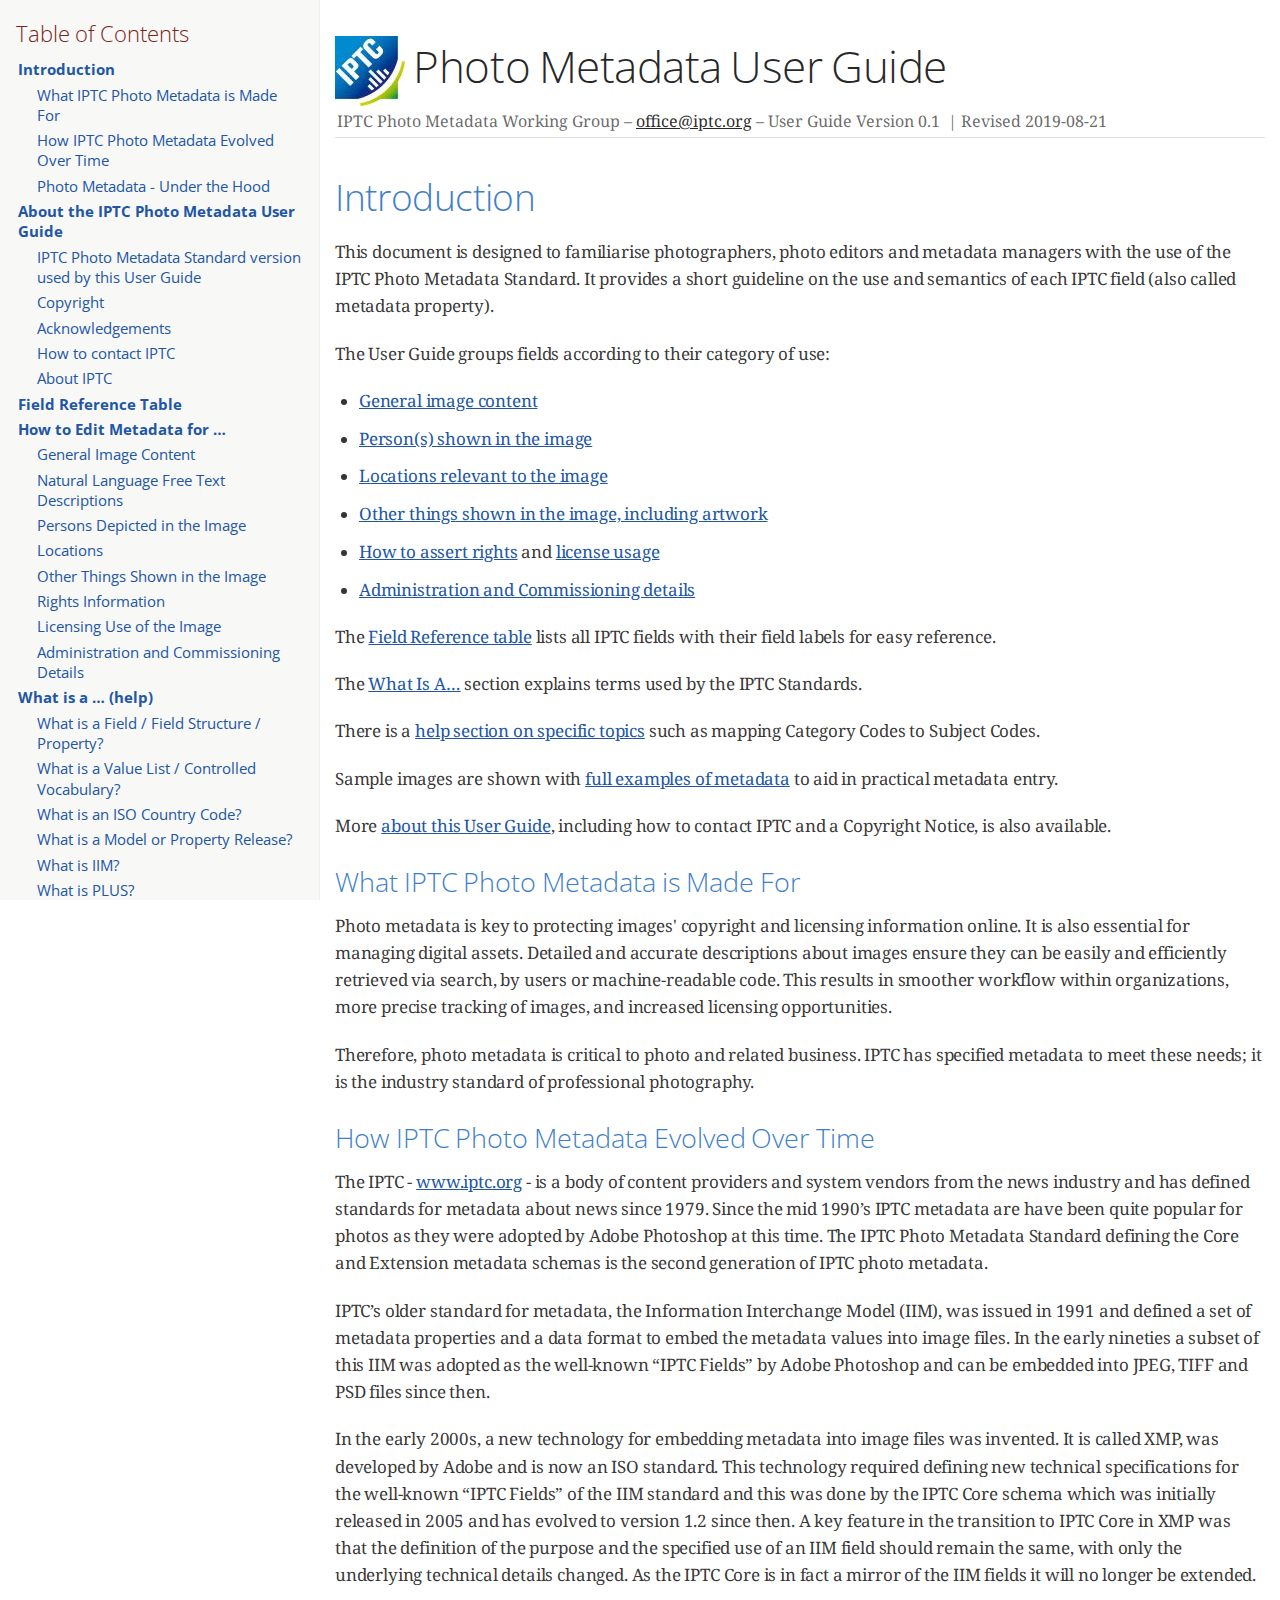
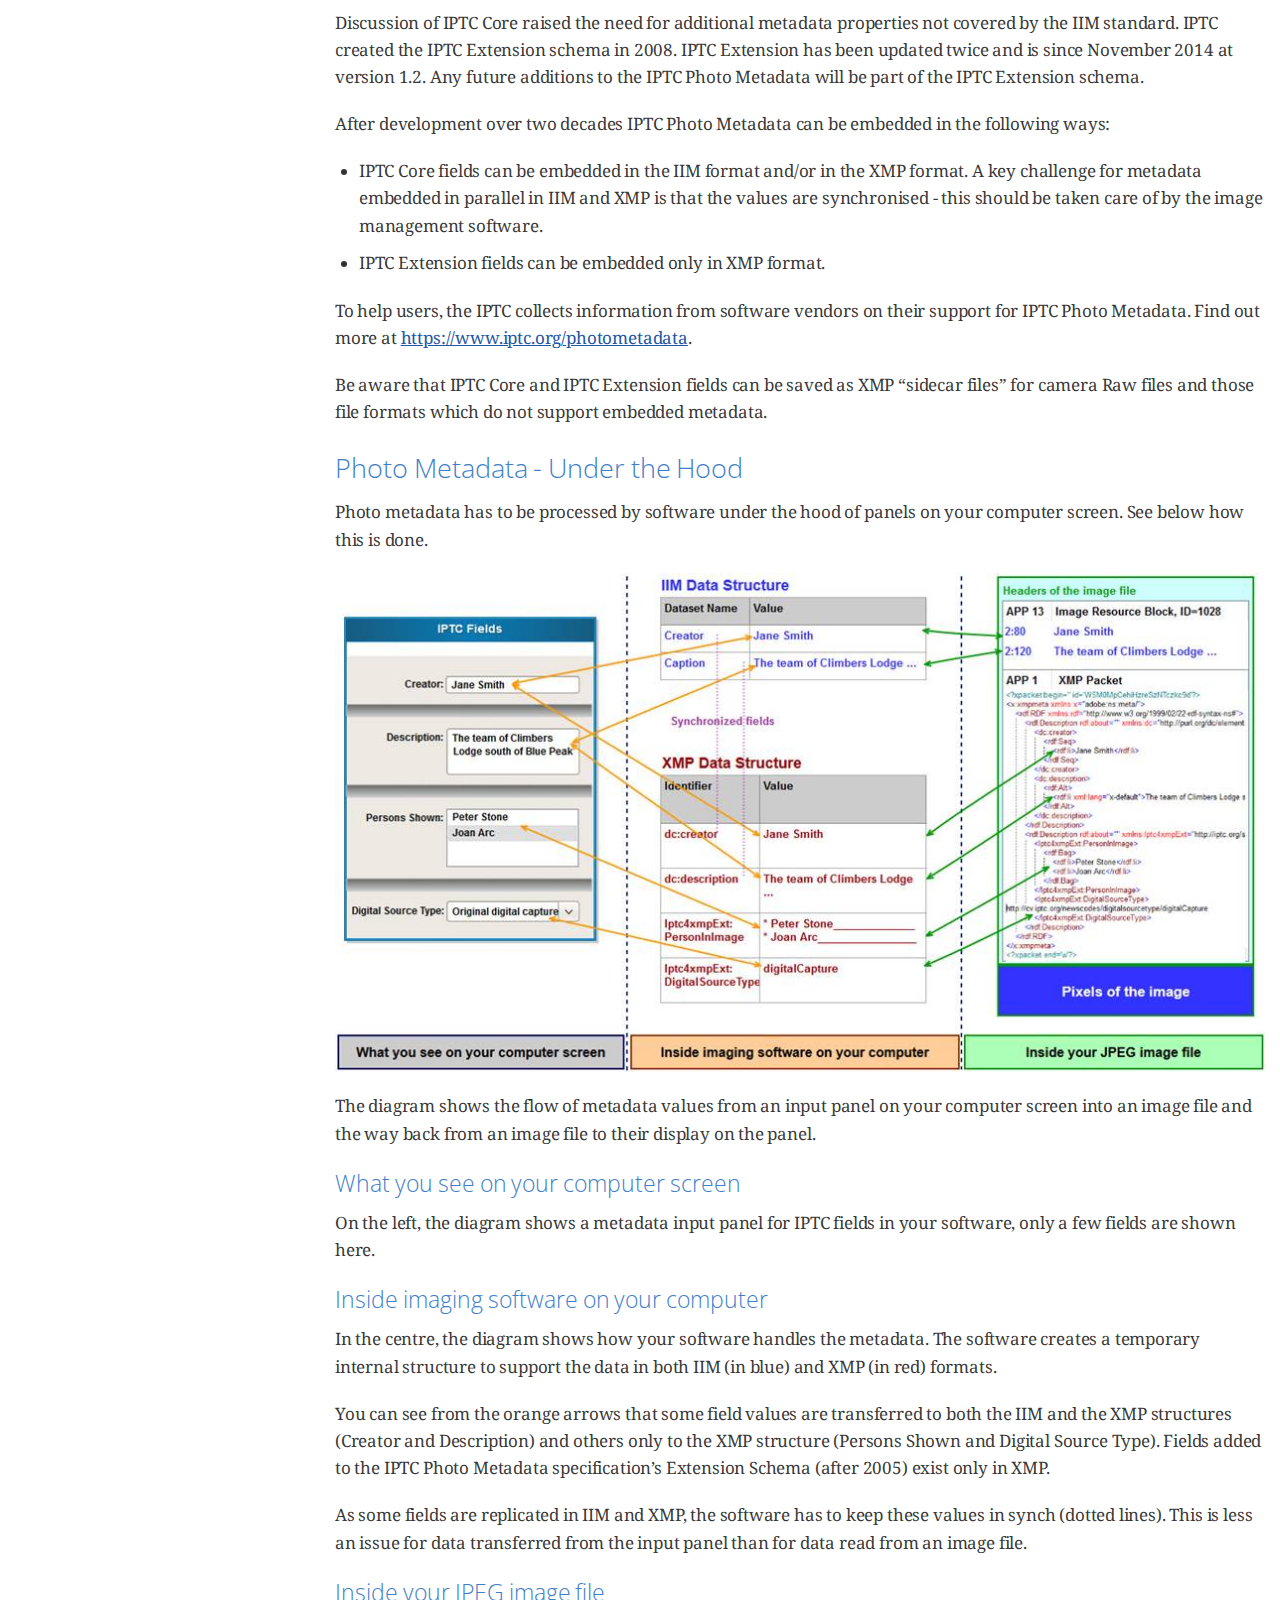
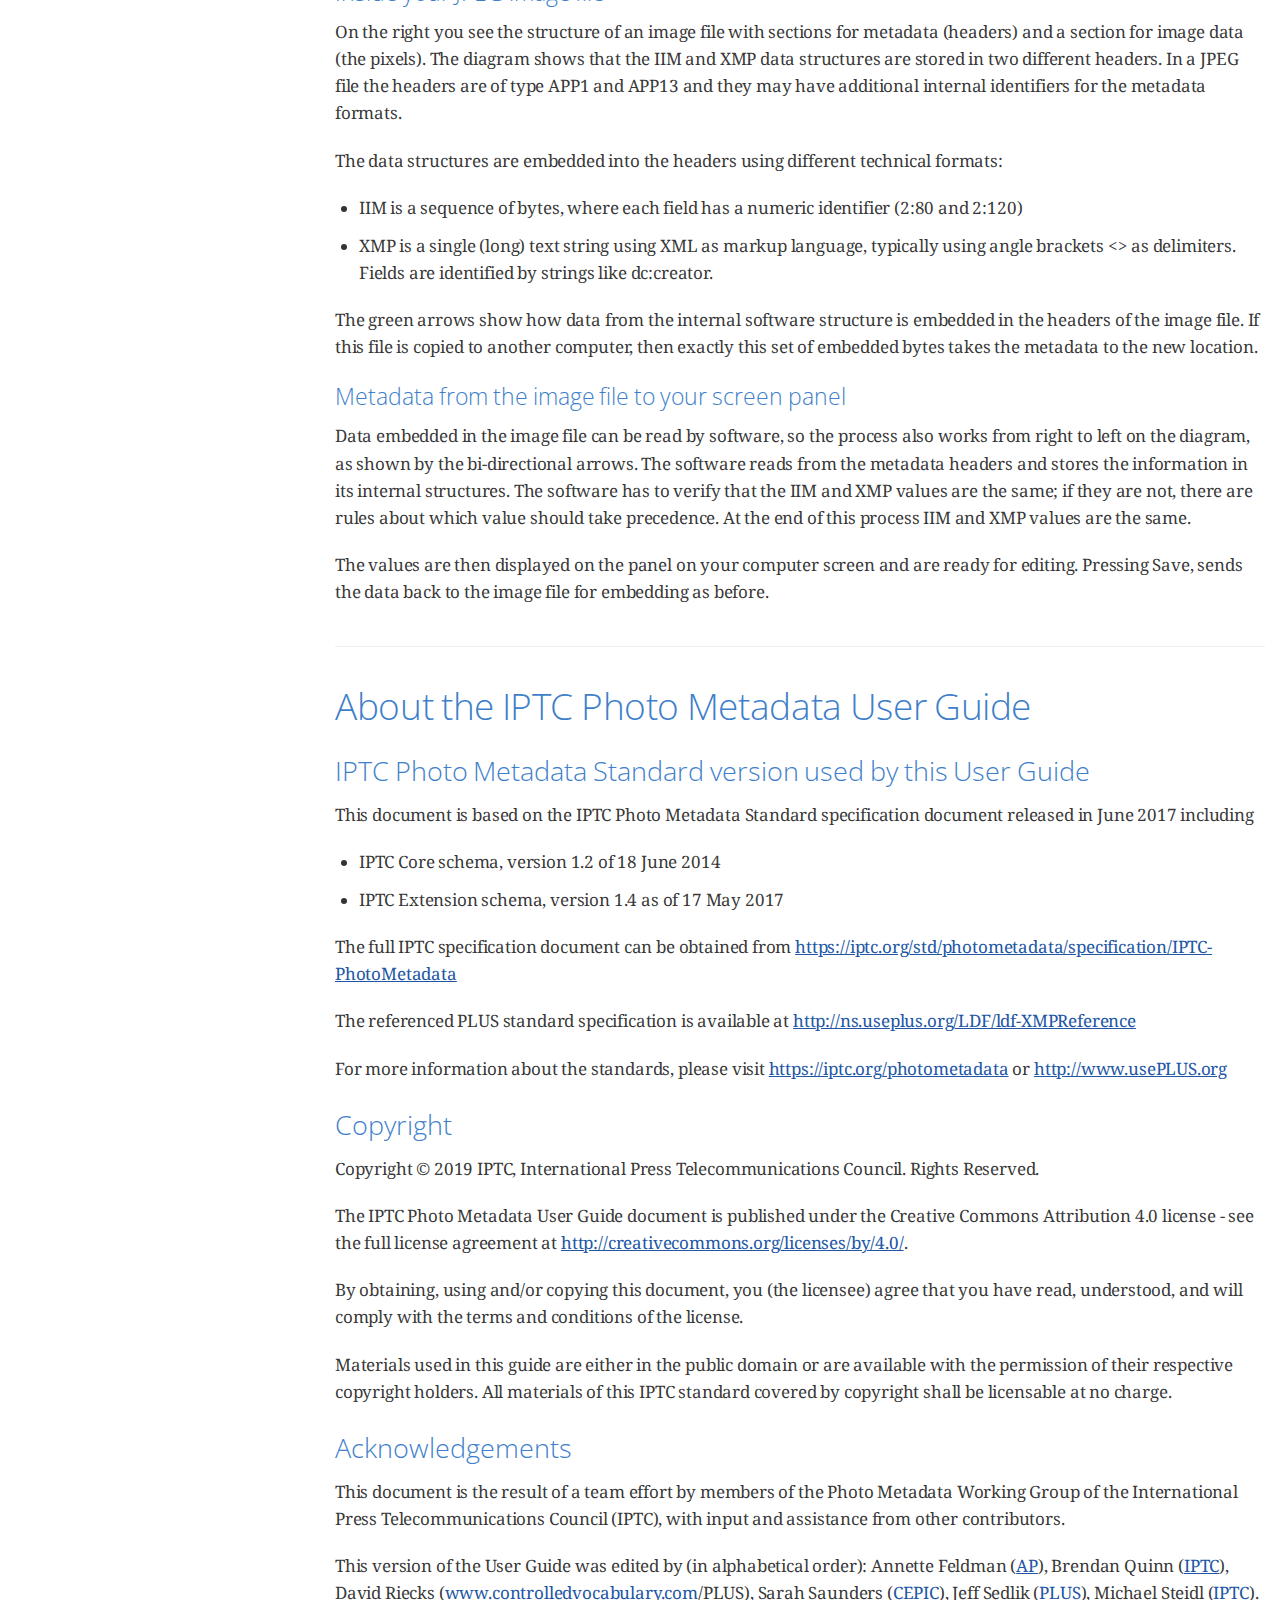
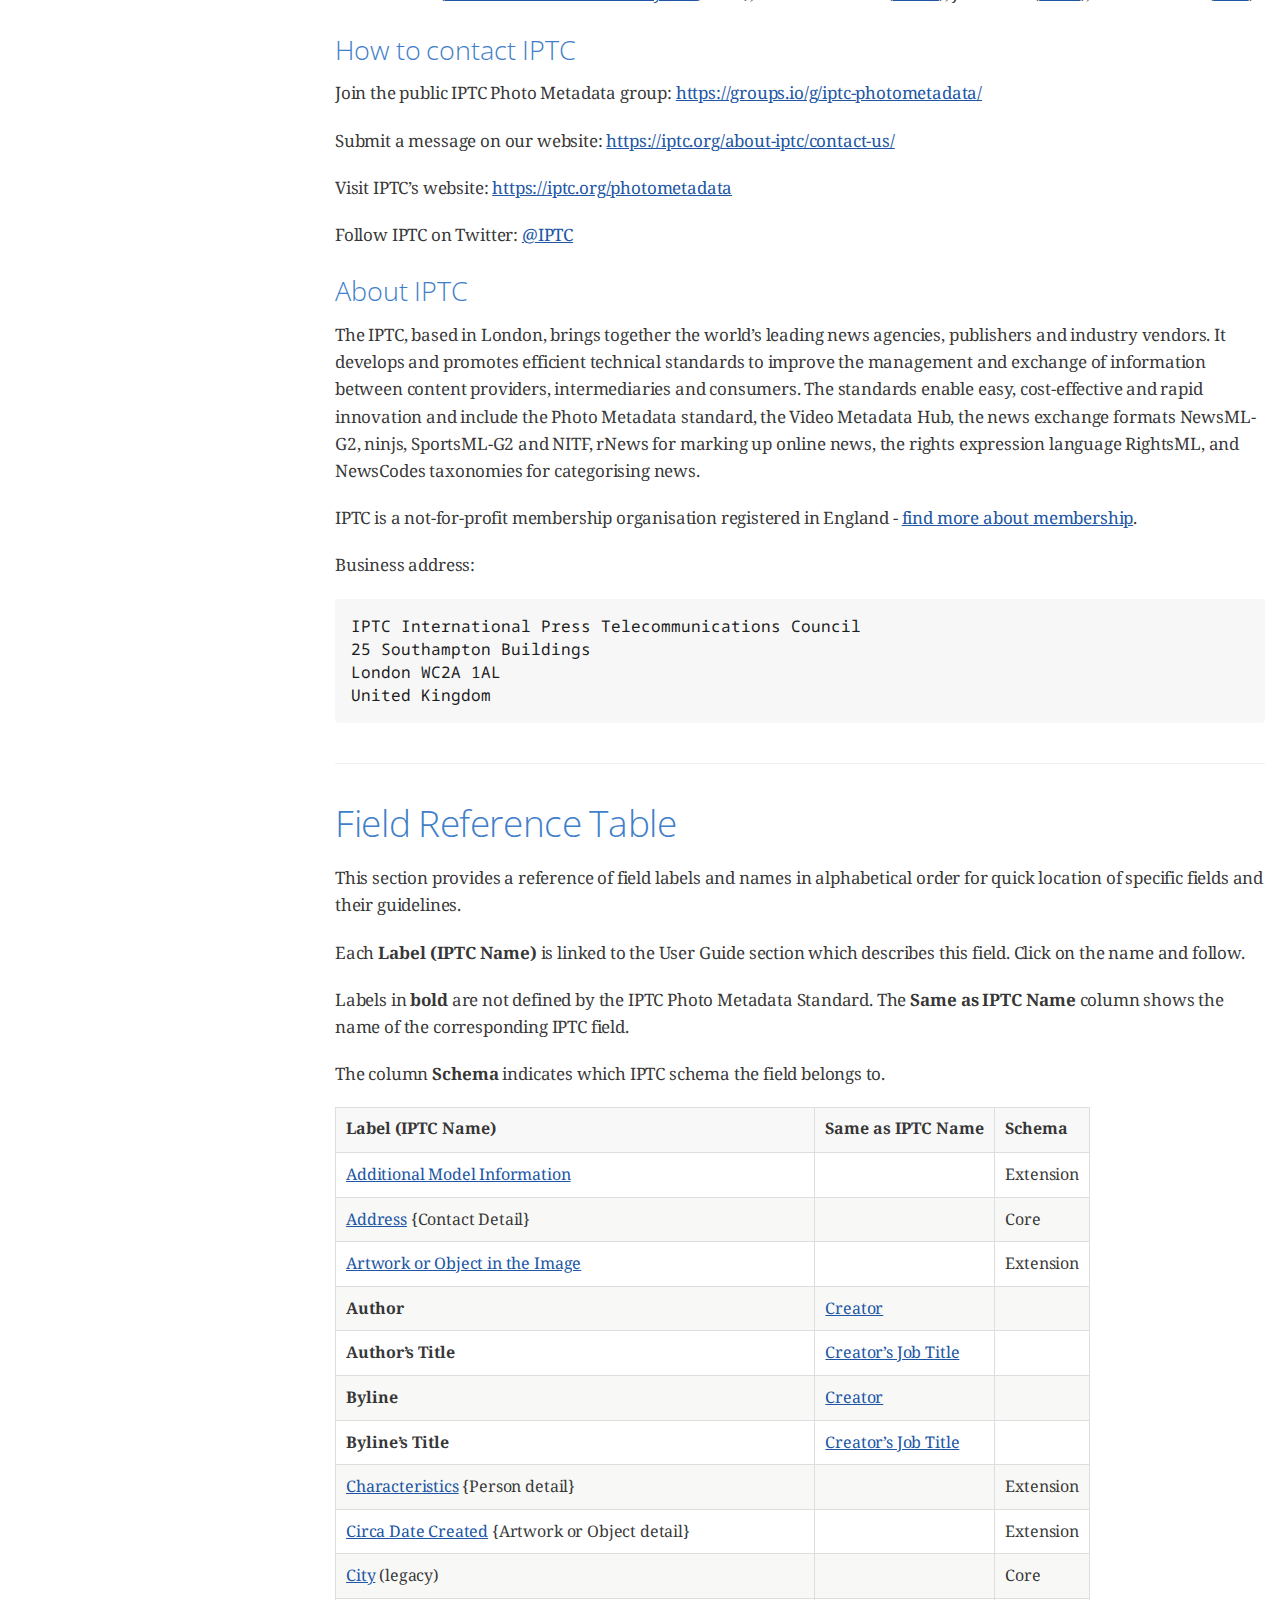
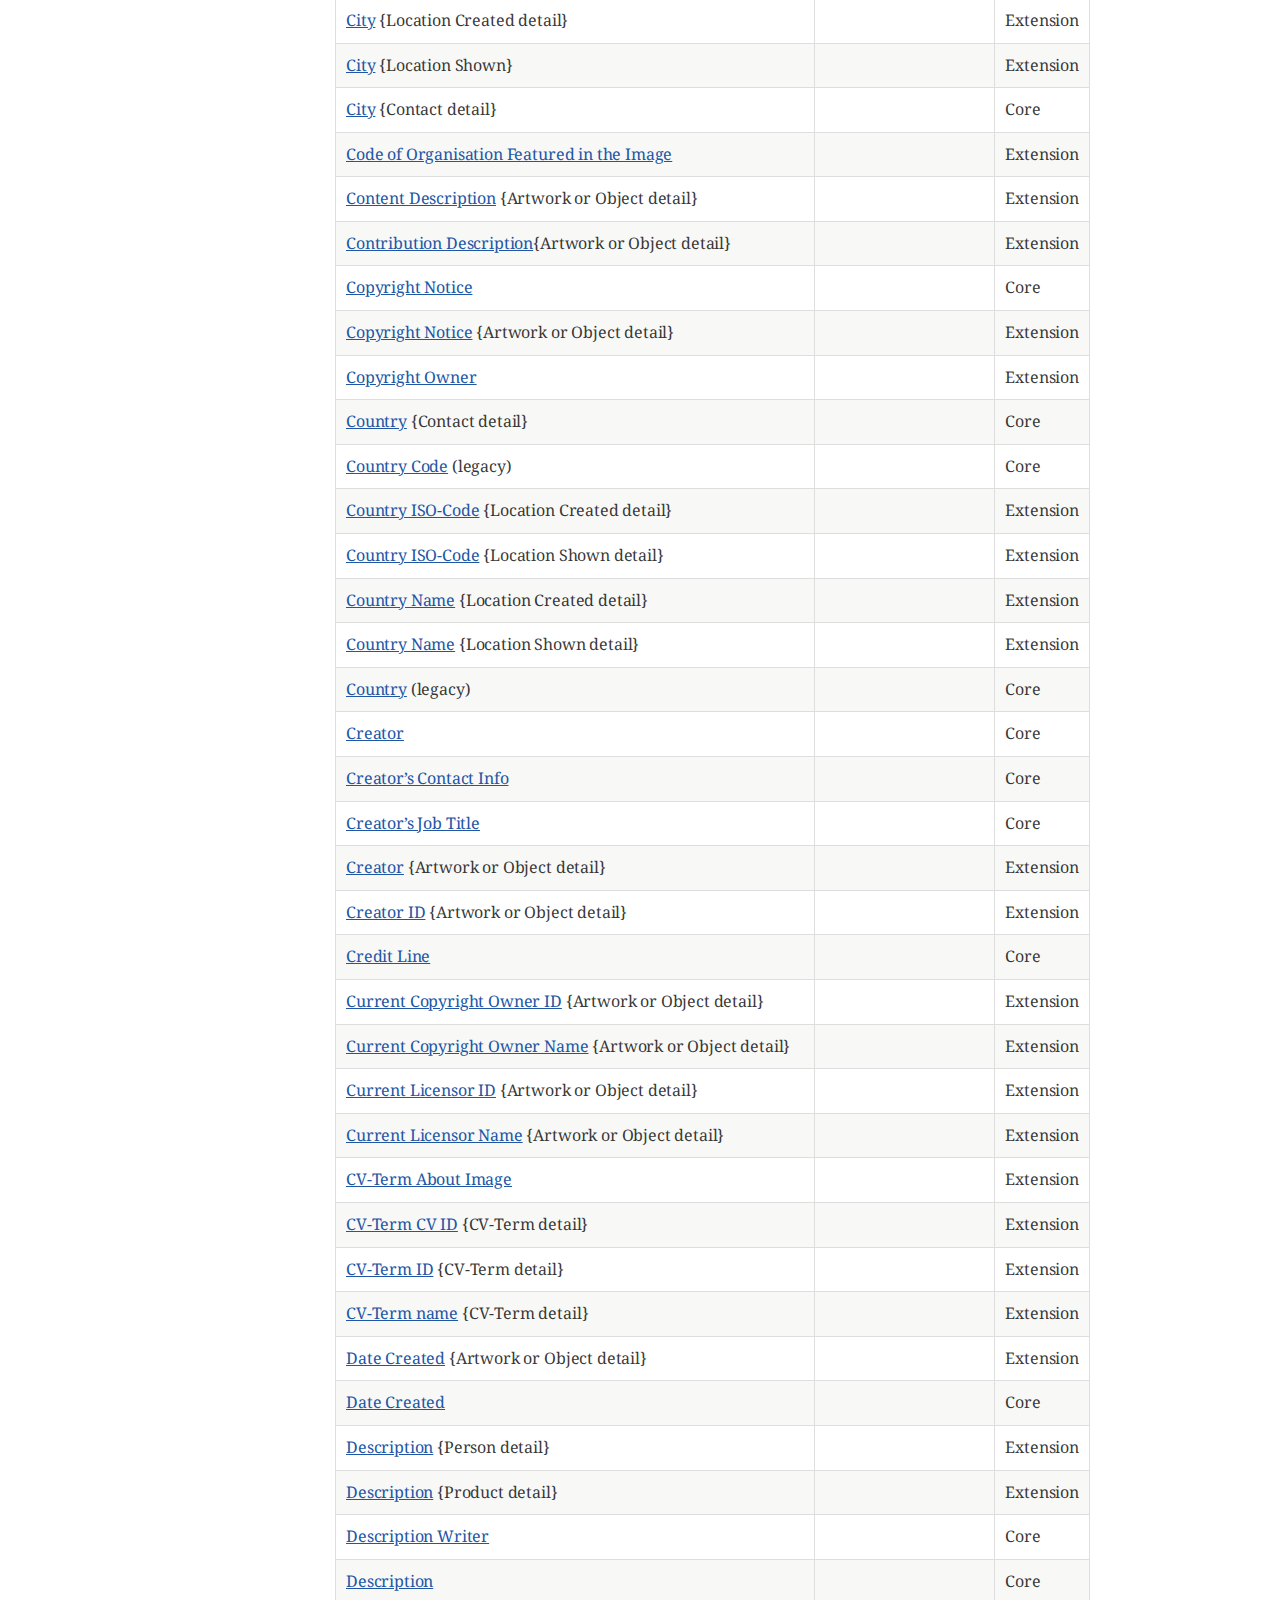
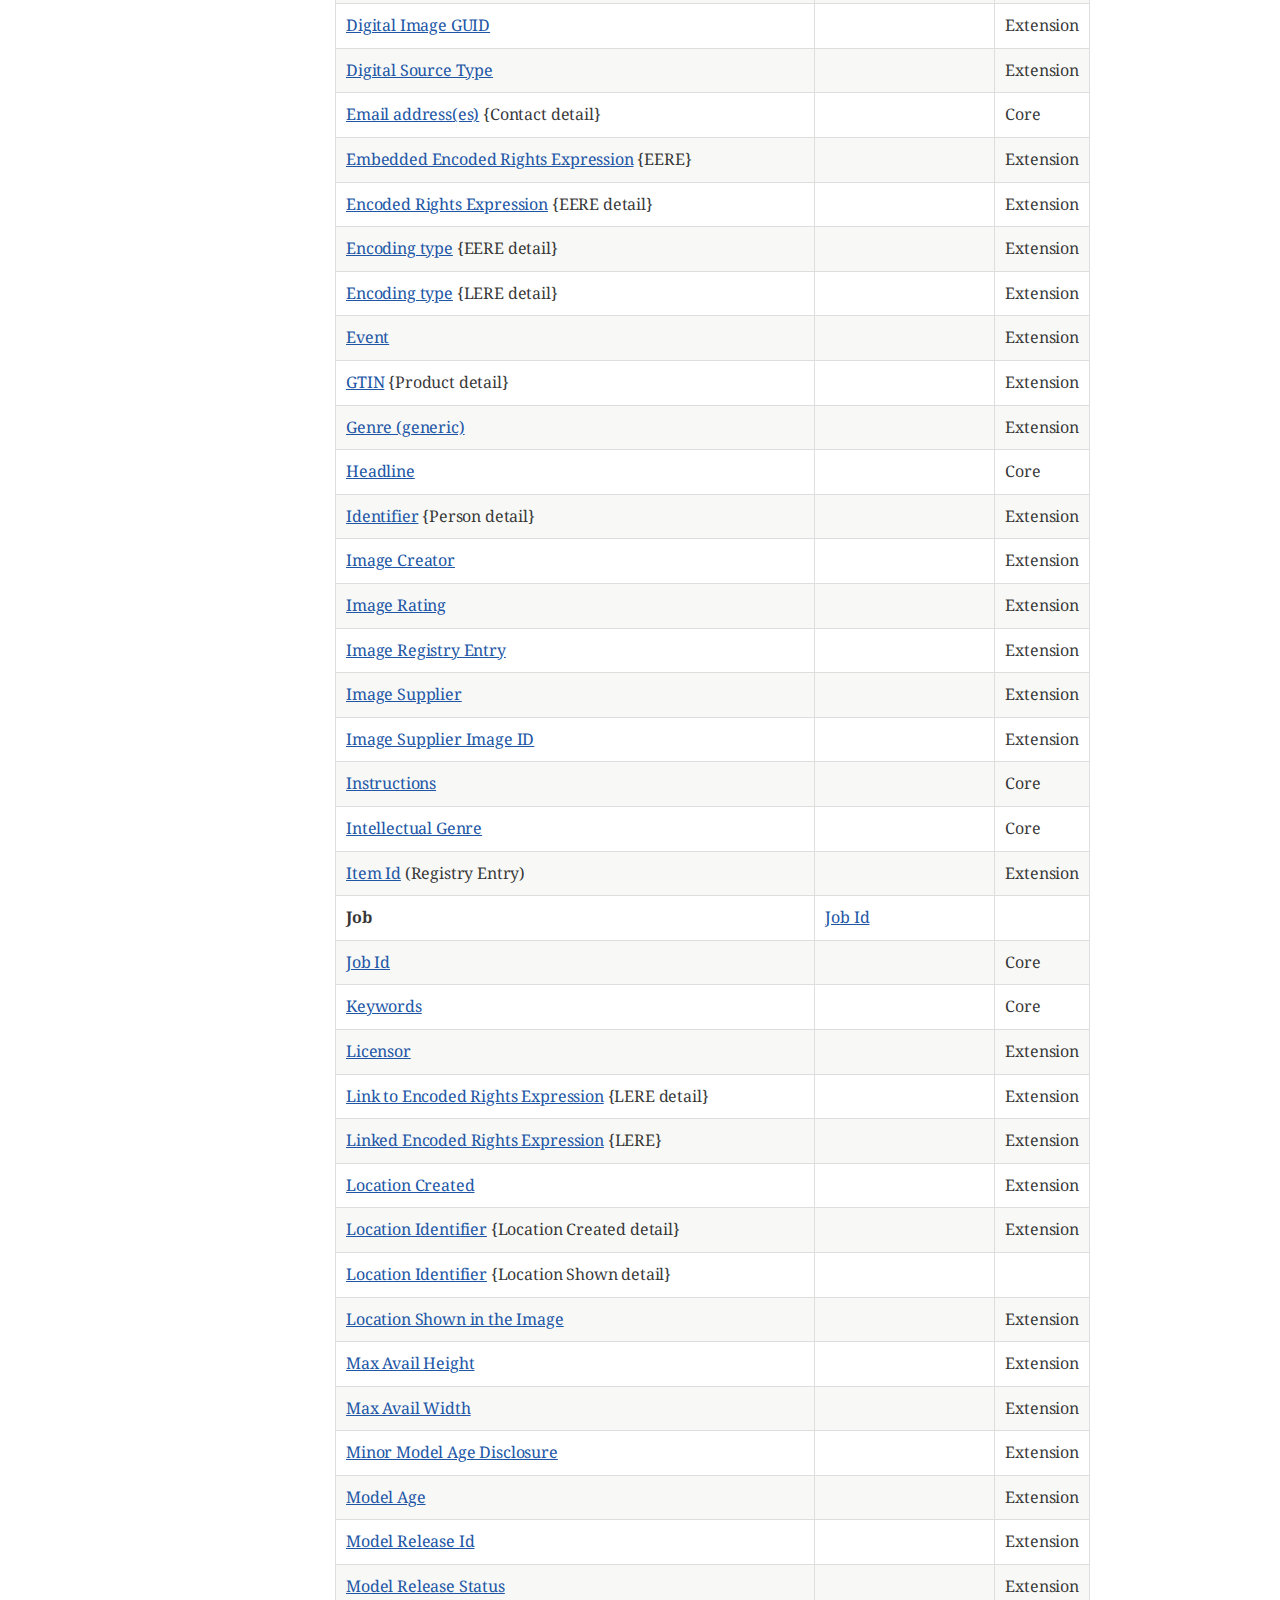
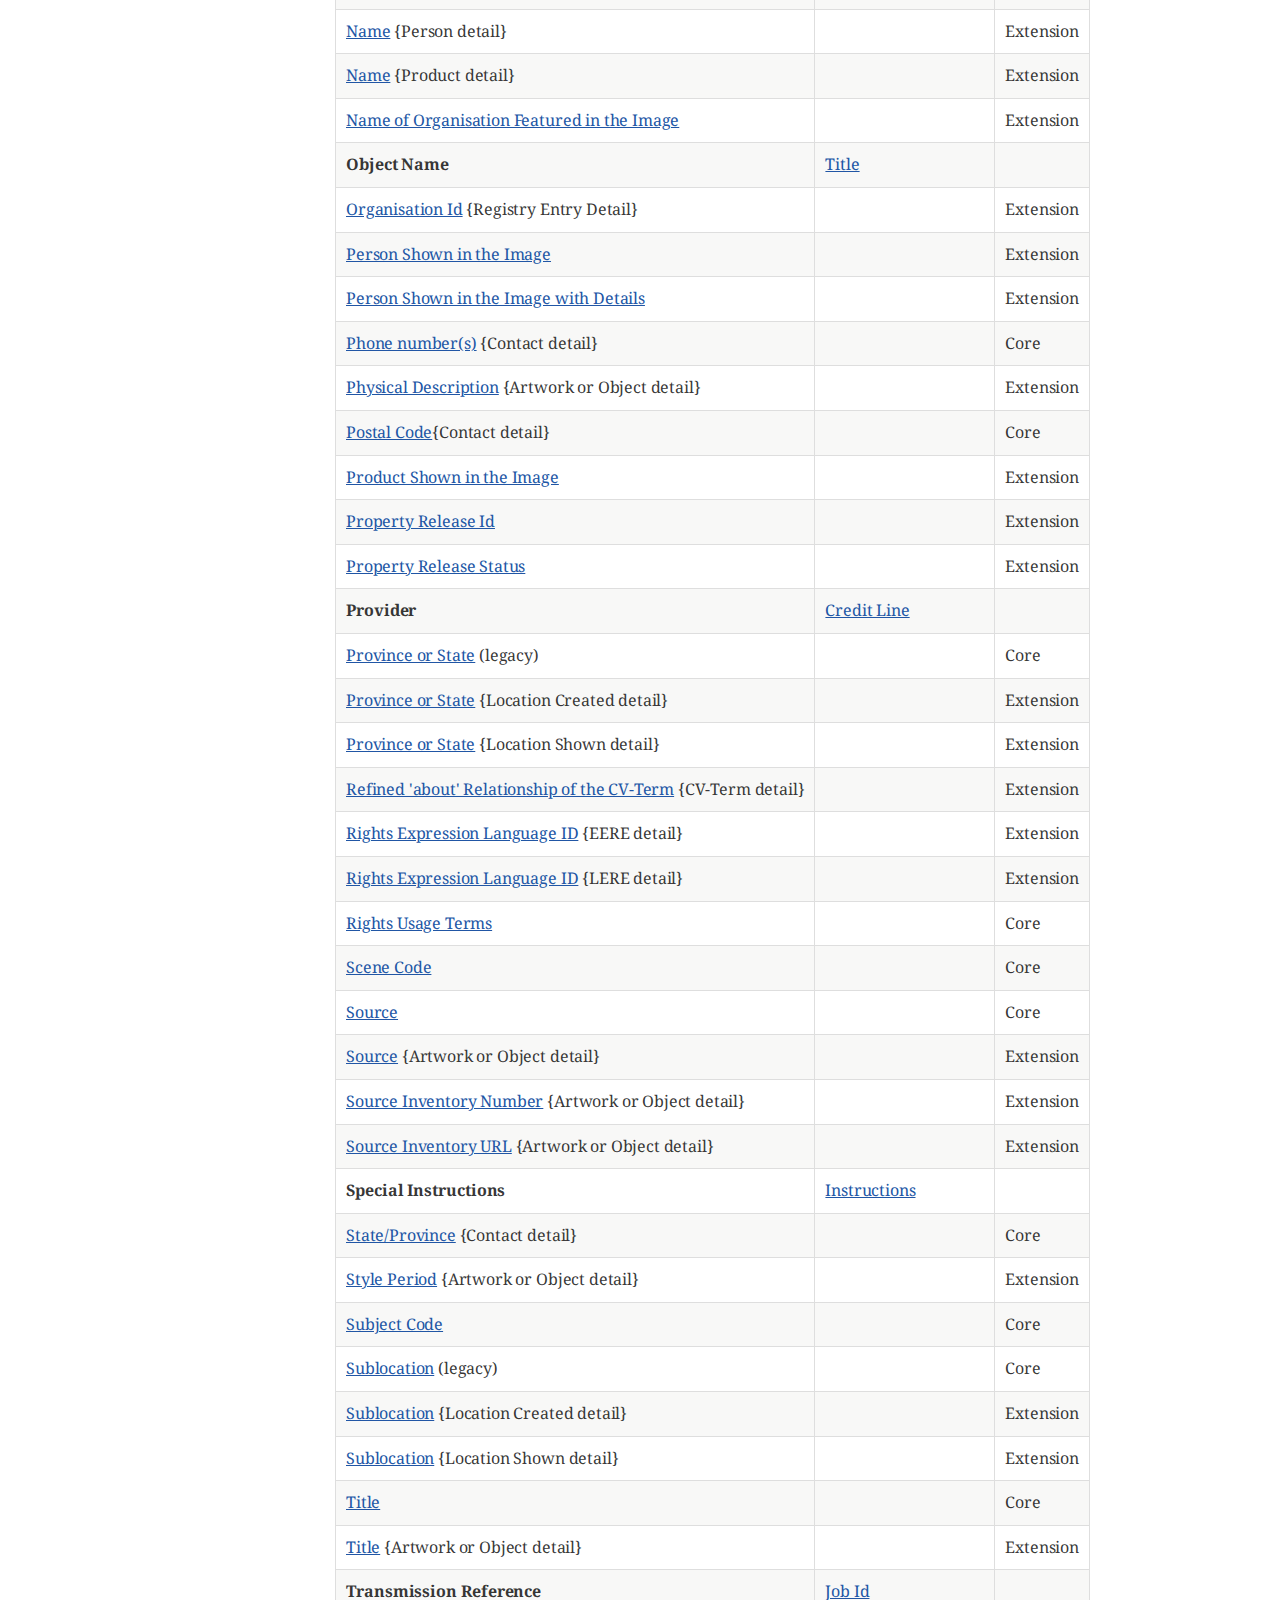
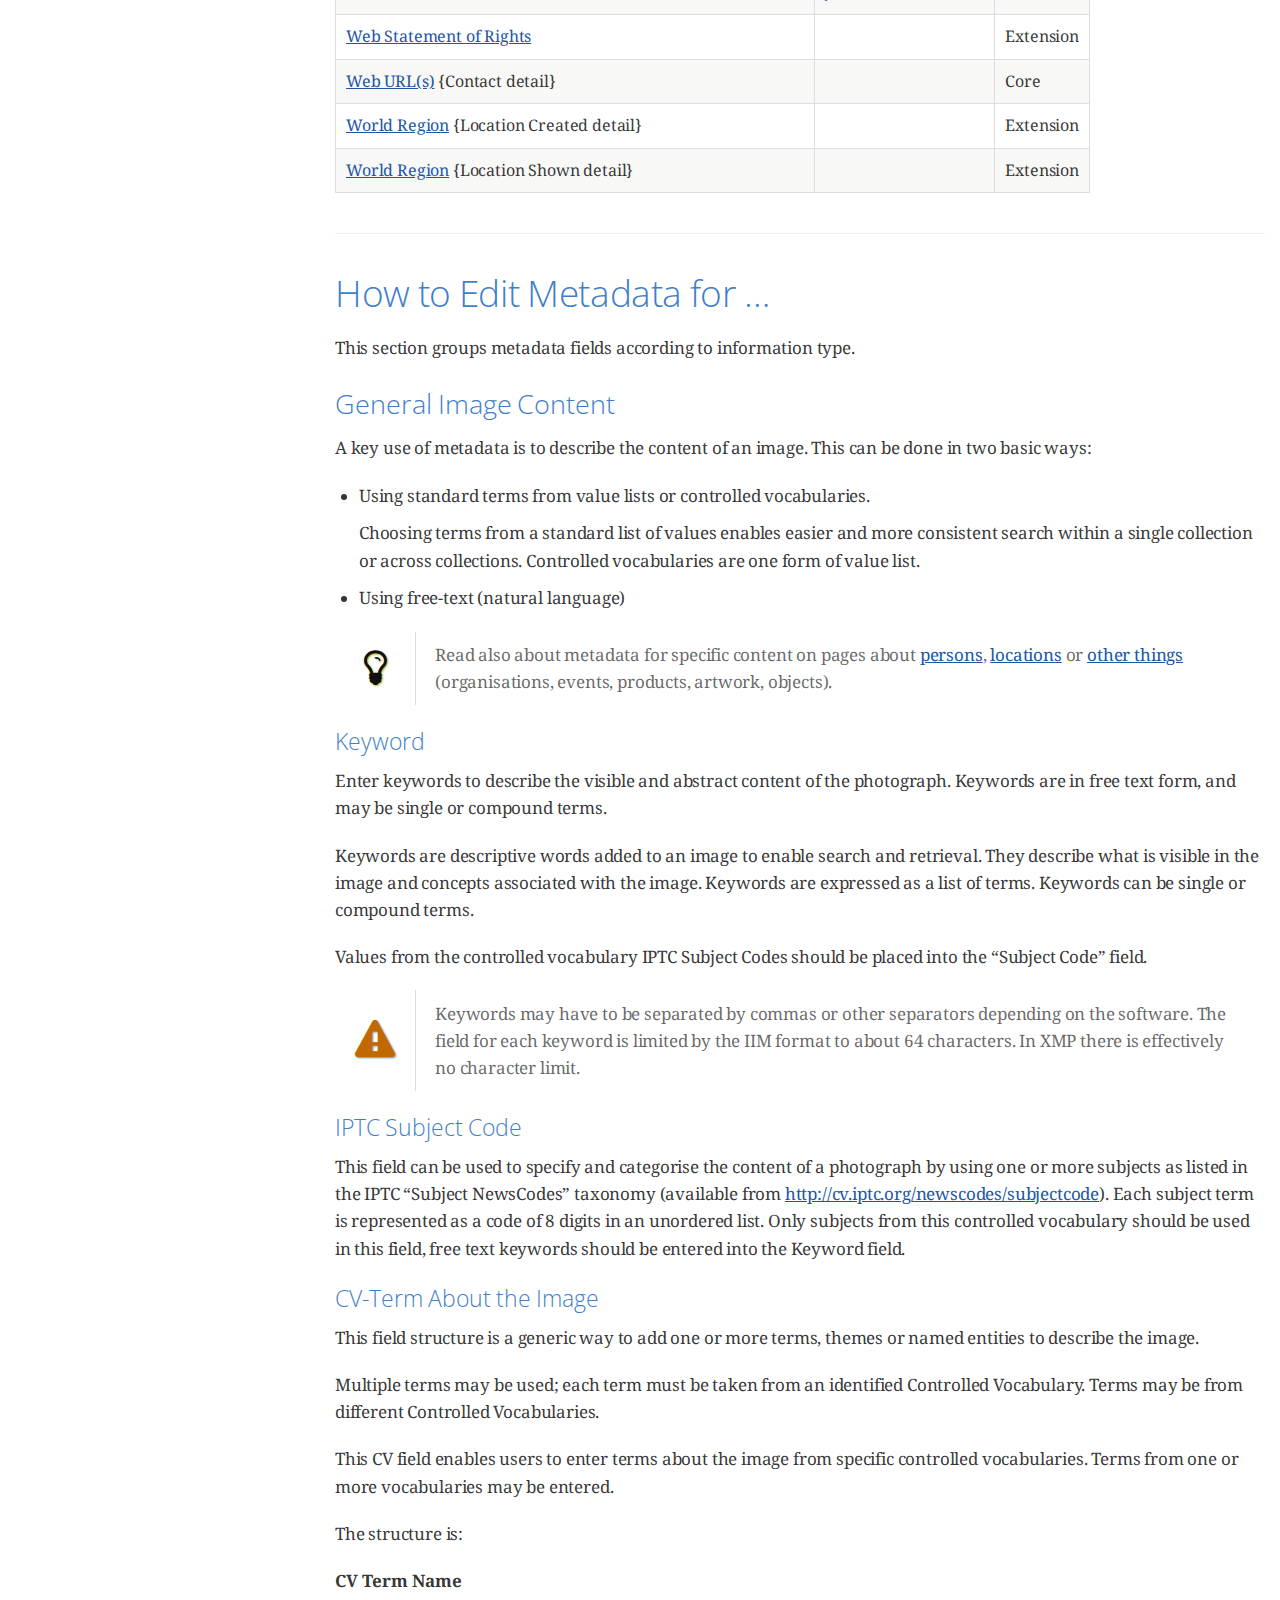
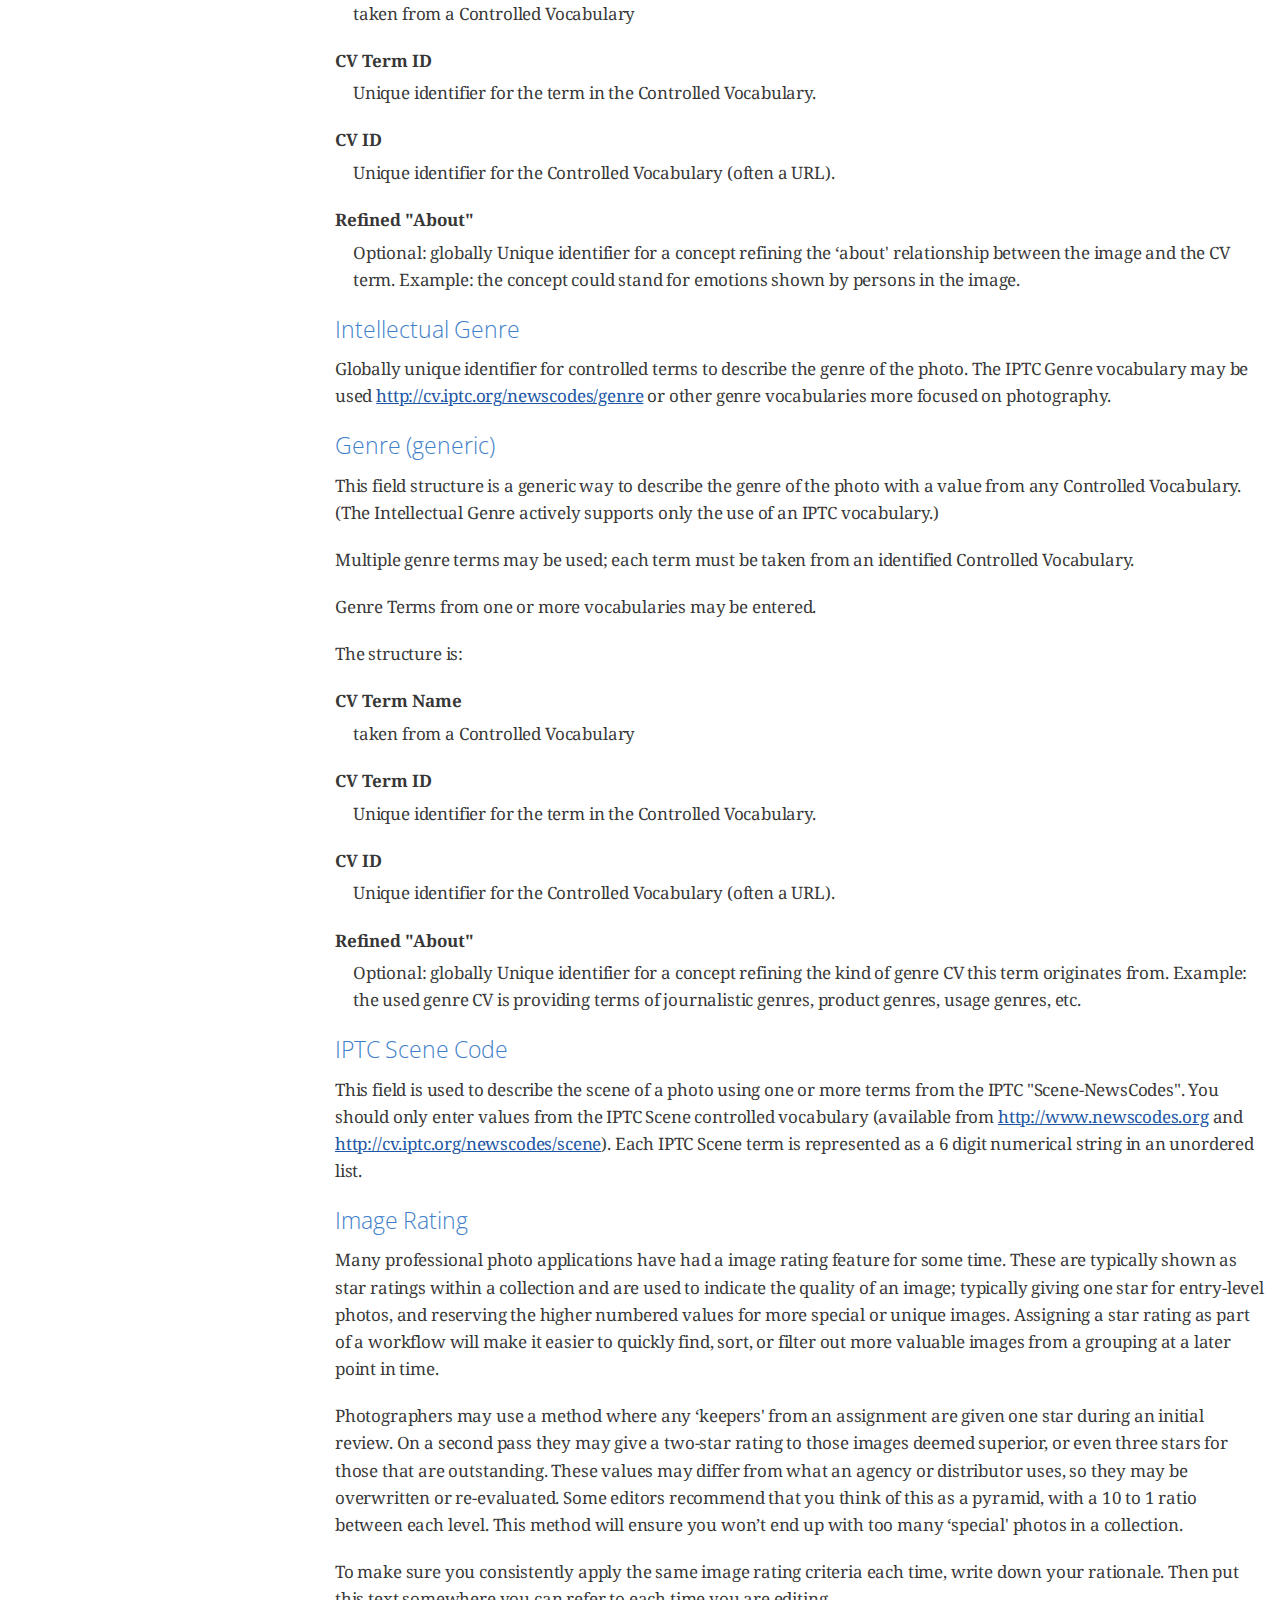
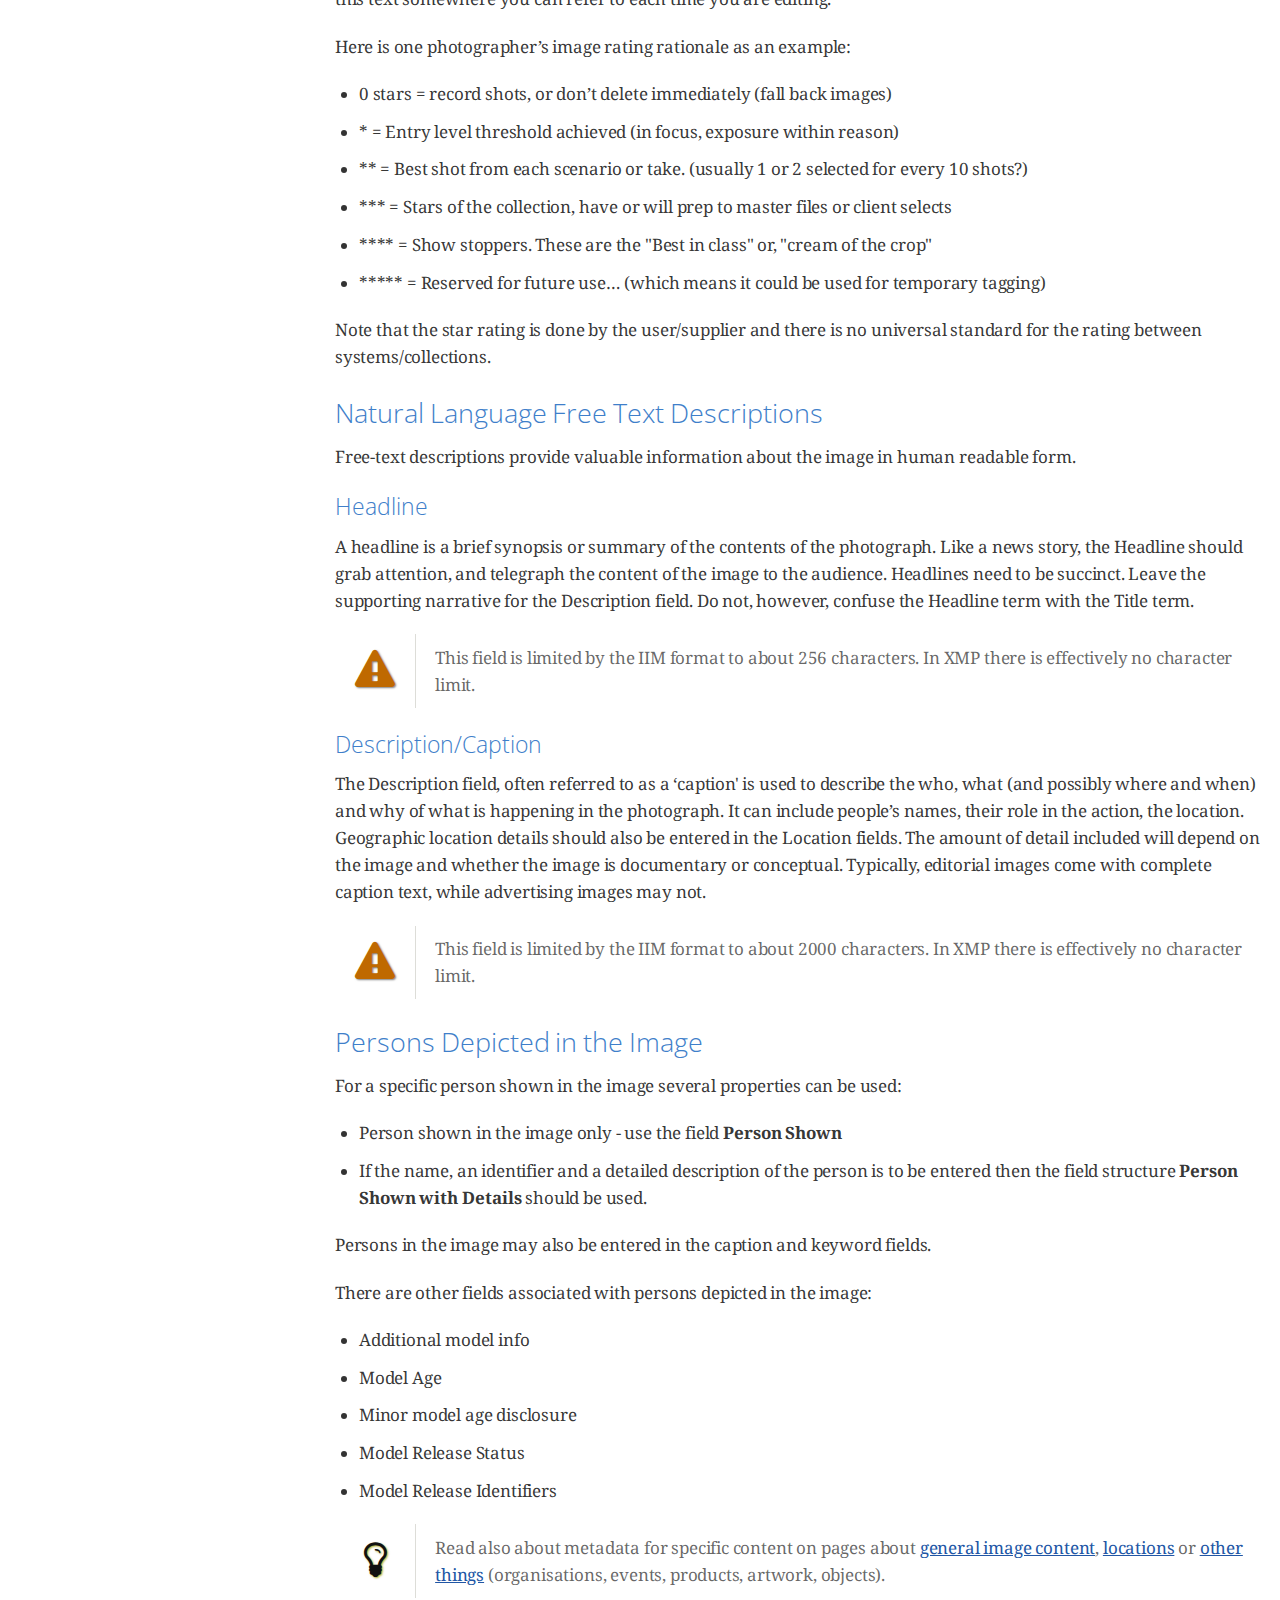
==== commit b078b10e: "Made extensive changes, I think this is ready for checking now." ====
--- a/index.html
+++ b/index.html
@@ -525,15 +525,15 @@
 <span id="author" class="author">IPTC Photo Metadata Working Group</span><br>
 <span id="email" class="email"><a href="mailto:office@iptc.org">office@iptc.org</a></span><br>
 <span id="revnumber">user guide version 0.1</span>
-<br><span id="revremark">Revised 2019-08-20</span>
+<br><span id="revremark">Revised 2019-08-21</span>
 </div>
 <div id="toc" class="toc2">
 <div id="toctitle">Table of Contents</div>
 <ul class="sectlevel1">
-<li><a href="#_introduction">Introduction</a></li>
+<li><a href="#_introduction">Introduction</a>
+<ul class="sectlevel2">
 <li><a href="#_what_iptc_photo_metadata_is_made_for">What IPTC Photo Metadata is Made For</a></li>
-<li><a href="#_how_iptc_photo_metadata_evolved_over_time">How IPTC Photo Metadata Evolved Over Time</a>
-<ul class="sectlevel2">
+<li><a href="#_how_iptc_photo_metadata_evolved_over_time">How IPTC Photo Metadata Evolved Over Time</a></li>
 <li><a href="#_photo_metadata_under_the_hood">Photo Metadata - Under the Hood</a></li>
 </ul>
 </li>
@@ -541,28 +541,64 @@
 <ul class="sectlevel2">
 <li><a href="#_iptc_photo_metadata_standard_version_used_by_this_user_guide">IPTC Photo Metadata Standard version used by this User Guide</a></li>
 <li><a href="#_copyright">Copyright</a></li>
-<li><a href="#_acknowledgments">Acknowledgments</a></li>
+<li><a href="#_acknowledgements">Acknowledgements</a></li>
 <li><a href="#_how_to_contact_iptc">How to contact IPTC</a></li>
 <li><a href="#_about_iptc">About IPTC</a></li>
 </ul>
 </li>
 <li><a href="#_field_reference_table">Field Reference Table</a></li>
-<li><a href="#_how_to_edit_metadata_for">How to Edit Metadata for &#8230;&#8203;</a></li>
-<li><a href="#_what_is_a_help">What is a &#8230;&#8203; (help)</a></li>
-<li><a href="#_help_on_specific_topics">Help on Specific Topics</a></li>
-<li><a href="#_how_to_use_metadata_examples">How to Use Metadata Examples</a></li>
+<li><a href="#_how_to_edit_metadata_for">How to Edit Metadata for &#8230;&#8203;</a>
+<ul class="sectlevel2">
+<li><a href="#_general_image_content">General Image Content</a></li>
+<li><a href="#_natural_language_free_text_descriptions">Natural Language Free Text Descriptions</a></li>
+<li><a href="#_persons_depicted_in_the_image">Persons Depicted in the Image</a></li>
+<li><a href="#_locations">Locations</a></li>
+<li><a href="#_other_things_shown_in_the_image">Other Things Shown in the Image</a></li>
+<li><a href="#_rights_information">Rights Information</a></li>
+<li><a href="#_licensing_use_of_the_image">Licensing Use of the Image</a></li>
+<li><a href="#_administration_and_commissioning_details">Administration and Commissioning Details</a></li>
+</ul>
+</li>
+<li><a href="#_what_is_a_help">What is a &#8230;&#8203; (help)</a>
+<ul class="sectlevel2">
+<li><a href="#_what_is_a_field_field_structure_property">What is a Field / Field Structure / Property?</a></li>
+<li><a href="#_what_is_a_value_list_controlled_vocabulary">What is a Value List / Controlled Vocabulary?</a></li>
+<li><a href="#_what_is_an_iso_country_code">What is an ISO Country Code?</a></li>
+<li><a href="#_what_is_a_model_or_property_release">What is a Model or Property Release?</a></li>
+<li><a href="#_what_is_iim">What is IIM?</a></li>
+<li><a href="#_what_is_plus">What is PLUS?</a></li>
+<li><a href="#_what_is_xmp">What is XMP?</a></li>
+</ul>
+</li>
+<li><a href="#_help_on_specific_topics">Help on Specific Topics</a>
+<ul class="sectlevel2">
+<li><a href="#_recommended_minimal_set_of_metadata_properties">Recommended Minimal Set of Metadata Properties</a></li>
+<li><a href="#_fundamental_guidelines_for_the_preservation_of_embedded_metadata">Fundamental Guidelines for the Preservation of Embedded Metadata</a></li>
+<li><a href="#_dates_and_times_and_different_software">Dates and times and different software</a></li>
+<li><a href="#_metadata_values_shown_multiple_times">Metadata values shown multiple times</a></li>
+<li><a href="#_iptc_photo_metadata_and_google_images">IPTC Photo Metadata and Google Images</a></li>
+<li><a href="#_guideline_for_mapping_category_codes_to_subject_newscodes">Guideline for mapping Category Codes to Subject NewsCodes</a></li>
+<li><a href="#_iptc_recommendation_for_metadata_about_composite_images">IPTC recommendation for metadata about composite images</a></li>
+<li><a href="#_iim_metadata_deprecated_in_iptc_core">IIM Metadata deprecated in IPTC Core</a></li>
+</ul>
+</li>
+<li><a href="#_how_to_use_metadata_examples">How to Use Metadata Examples</a>
+<ul class="sectlevel2">
+<li><a href="#_a_landmark_image_by_an_independent_photographer">A landmark image - by an independent photographer</a></li>
+<li><a href="#_a_documentary_image_by_a_staff_photographer">A documentary image - by a staff photographer</a></li>
+<li><a href="#_a_heritage_artwork_image_by_an_agency_photographer">A heritage artwork image - by an agency photographer</a></li>
+<li><a href="#_image_of_a_painting_by_a_museum_or_gallery">Image of a painting - by a museum or gallery</a></li>
+<li><a href="#_image_of_a_sculpture_by_a_museum">Image of a sculpture - by a museum</a></li>
+</ul>
+</li>
 <li><a href="#_user_guide_history">User Guide History</a></li>
 </ul>
 </div>
 </div>
 <div id="content">
 <div class="sect1">
-<h2 id="_introduction">Introduction</h2>
+<h2 id="_introduction"><a class="anchor" href="#_introduction"></a><a class="link" href="#_introduction">Introduction</a></h2>
 <div class="sectionbody">
-<div class="paragraph">
-<p>… to the 2017 Release
-(… with a minor update in March 2019)</p>
-</div>
 <div class="paragraph">
 <p>This document is designed to familiarise photographers, photo editors and metadata managers with the use of the IPTC Photo Metadata Standard. It provides a short guideline on the use and semantics of each IPTC field (also called metadata property).</p>
 </div>
@@ -572,7 +608,7 @@
 <div class="ulist">
 <ul>
 <li>
-<p><a href="#changes-to-newsml-g2-and-related-standards">General image content</a></p>
+<p><a href="#_general_image_content">General image content</a></p>
 </li>
 <li>
 <p><a href="#xxx">Person(s) shown in the image</a></p>
@@ -606,28 +642,25 @@
 <div class="paragraph">
 <p>More <a href="#about-the-iptc-photo-metadata-user-guide">about this User Guide</a>, including how to contact IPTC and a Copyright Notice, is also available.</p>
 </div>
-</div>
-</div>
-<div class="sect1">
-<h2 id="_what_iptc_photo_metadata_is_made_for">What IPTC Photo Metadata is Made For</h2>
-<div class="sectionbody">
-<div class="paragraph">
-<p>Photo metadata is key to protecting images' copyright and licensing information online. It is also essential for managing digital assets. Detailed and accurate descriptions about images ensure they can be easily and efficiently retrieved via search, by users or machine-readable code. This results in smoother workflow within organizations, more precise tracking of images, and increased licensing opportunities.
-Therefore, photo metadata is critical to photo and related business. IPTC has specified metadata to meet these needs; it is the industry standard of professional photography.</p>
-</div>
-</div>
-</div>
-<div class="sect1">
-<h2 id="_how_iptc_photo_metadata_evolved_over_time">How IPTC Photo Metadata Evolved Over Time</h2>
-<div class="sectionbody">
-<div class="paragraph">
-<p>The IPTC - www.iptc.org - is a body of content providers and system vendors from the news industry and has defined standards for metadata about news since 1979. Since the mid 1990’s IPTC metadata are have been quite popular for photos as they were adopted by Adobe Photoshop at this time. The IPTC Photo Metadata Standard defining the Core and Extension metadata schemas is the second generation of IPTC photo metadata.</p>
-</div>
-<div class="paragraph">
-<p>IPTC’s older standard for metadata, the Information Interchange Model (IIM), was issued in 1991 and defined a set of metadata properties and a data format to embed the metadata values into image files. In the early nineties a subset of this IIM was adopted as the well-known “IPTC Fields” by Adobe Photoshop and can be embedded into JPEG, TIFF and PSD files since then.</p>
-</div>
-<div class="paragraph">
-<p>In the early 2000-years a new technology for embedding metadata into image files was invented. It is called XMP, was developed by Adobe and is now an ISO standard. This technology required defining new technical specifications for the well-known “IPTC Fields” of the IIM standard and this was done by the IPTC Core schema which was initially released in 2005 and has evolved to version 1.2 since then. A key feature in the transition to IPTC Core in XMP was that the definition of the purpose and the specified use of an IIM field should remain the same, with only the underlying technical details changed. As the IPTC Core is in fact a mirror of the IIM fields it will no longer be extended.</p>
+<div class="sect2">
+<h3 id="_what_iptc_photo_metadata_is_made_for"><a class="anchor" href="#_what_iptc_photo_metadata_is_made_for"></a><a class="link" href="#_what_iptc_photo_metadata_is_made_for">What IPTC Photo Metadata is Made For</a></h3>
+<div class="paragraph">
+<p>Photo metadata is key to protecting images' copyright and licensing information online. It is also essential for managing digital assets. Detailed and accurate descriptions about images ensure they can be easily and efficiently retrieved via search, by users or machine-readable code. This results in smoother workflow within organizations, more precise tracking of images, and increased licensing opportunities.</p>
+</div>
+<div class="paragraph">
+<p>Therefore, photo metadata is critical to photo and related business. IPTC has specified metadata to meet these needs; it is the industry standard of professional photography.</p>
+</div>
+</div>
+<div class="sect2">
+<h3 id="_how_iptc_photo_metadata_evolved_over_time"><a class="anchor" href="#_how_iptc_photo_metadata_evolved_over_time"></a><a class="link" href="#_how_iptc_photo_metadata_evolved_over_time">How IPTC Photo Metadata Evolved Over Time</a></h3>
+<div class="paragraph">
+<p>The IPTC - <a href="https://www.iptc.org/">www.iptc.org</a> - is a body of content providers and system vendors from the news industry and has defined standards for metadata about news since 1979. Since the mid 1990&#8217;s IPTC metadata are have been quite popular for photos as they were adopted by Adobe Photoshop at this time. The IPTC Photo Metadata Standard defining the Core and Extension metadata schemas is the second generation of IPTC photo metadata.</p>
+</div>
+<div class="paragraph">
+<p>IPTC&#8217;s older standard for metadata, the Information Interchange Model (IIM), was issued in 1991 and defined a set of metadata properties and a data format to embed the metadata values into image files. In the early nineties a subset of this IIM was adopted as the well-known “IPTC Fields” by Adobe Photoshop and can be embedded into JPEG, TIFF and PSD files since then.</p>
+</div>
+<div class="paragraph">
+<p>In the early 2000s, a new technology for embedding metadata into image files was invented. It is called XMP, was developed by Adobe and is now an ISO standard. This technology required defining new technical specifications for the well-known “IPTC Fields” of the IIM standard and this was done by the IPTC Core schema which was initially released in 2005 and has evolved to version 1.2 since then. A key feature in the transition to IPTC Core in XMP was that the definition of the purpose and the specified use of an IIM field should remain the same, with only the underlying technical details changed. As the IPTC Core is in fact a mirror of the IIM fields it will no longer be extended.</p>
 </div>
 <div class="paragraph">
 <p>Discussion of IPTC Core raised the need for additional metadata properties not covered by the IIM standard. IPTC created the IPTC Extension schema in 2008. IPTC Extension has been updated twice and is since November 2014 at version 1.2. Any future additions to the IPTC Photo Metadata will be part of the IPTC Extension schema.</p>
@@ -638,7 +671,7 @@
 <div class="ulist">
 <ul>
 <li>
-<p>IPTC Core fields can be embedded in the IIM format and/or in the XMP format. A key challenge for metadata embedded in parallel in IIM and XMP is that the values are synchronised – this should be taken care of by the image management software.</p>
+<p>IPTC Core fields can be embedded in the IIM format and/or in the XMP format. A key challenge for metadata embedded in parallel in IIM and XMP is that the values are synchronised - this should be taken care of by the image management software.</p>
 </li>
 <li>
 <p>IPTC Extension fields can be embedded only in XMP format.</p>
@@ -646,39 +679,43 @@
 </ul>
 </div>
 <div class="paragraph">
-<p>To help users, the IPTC collects information from software vendors on their support for IPTC Photo Metadata. Find out more at www.iptc.org/photometadata.</p>
+<p>To help users, the IPTC collects information from software vendors on their support for IPTC Photo Metadata. Find out more at <a href="https://www.iptc.org/photometadata" class="bare">https://www.iptc.org/photometadata</a>.</p>
 </div>
 <div class="paragraph">
 <p>Be aware that IPTC Core and IPTC Extension fields can be saved as XMP “sidecar files” for camera Raw files and those file formats which do not support embedded metadata.</p>
 </div>
+</div>
 <div class="sect2">
-<h3 id="_photo_metadata_under_the_hood">Photo Metadata - Under the Hood</h3>
+<h3 id="_photo_metadata_under_the_hood"><a class="anchor" href="#_photo_metadata_under_the_hood"></a><a class="link" href="#_photo_metadata_under_the_hood">Photo Metadata - Under the Hood</a></h3>
 <div class="paragraph">
 <p>Photo metadata has to be processed by software under the hood of panels on your computer screen. See below how this is done.</p>
 </div>
 <div class="paragraph">
+<p><span class="image"><img src="./images/PhotoMetadata_UnderTheHood.jpg" alt="Photo Metadata Under the Hood" width="934" height="502"></span></p>
+</div>
+<div class="paragraph">
 <p>The diagram shows the flow of metadata values from an input panel on your computer screen into an image file and the way back from an image file to their display on the panel.</p>
 </div>
 <div class="sect3">
-<h4 id="_what_you_see_on_your_computer_screen">What you see on your computer screen</h4>
+<h4 id="_what_you_see_on_your_computer_screen"><a class="anchor" href="#_what_you_see_on_your_computer_screen"></a><a class="link" href="#_what_you_see_on_your_computer_screen">What you see on your computer screen</a></h4>
 <div class="paragraph">
 <p>On the left, the diagram shows a metadata input panel for IPTC fields in your software, only a few fields are shown here.</p>
 </div>
 </div>
 <div class="sect3">
-<h4 id="_inside_imaging_software_on_your_computer">Inside imaging software on your computer</h4>
+<h4 id="_inside_imaging_software_on_your_computer"><a class="anchor" href="#_inside_imaging_software_on_your_computer"></a><a class="link" href="#_inside_imaging_software_on_your_computer">Inside imaging software on your computer</a></h4>
 <div class="paragraph">
 <p>In the centre, the diagram shows how your software handles the metadata. The software creates a temporary internal structure to support the data in both IIM (in blue) and XMP (in red) formats.</p>
 </div>
 <div class="paragraph">
-<p>You can see from the orange arrows that some field values are transferred to both the IIM and the XMP structures (Creator and Description) and others only to the XMP structure (Persons Shown and Digital Source Type). Fields added to the IPTC Photo Metadata specification’s Extension Schema (after 2005) exist only in XMP.</p>
+<p>You can see from the orange arrows that some field values are transferred to both the IIM and the XMP structures (Creator and Description) and others only to the XMP structure (Persons Shown and Digital Source Type). Fields added to the IPTC Photo Metadata specification&#8217;s Extension Schema (after 2005) exist only in XMP.</p>
 </div>
 <div class="paragraph">
 <p>As some fields are replicated in IIM and XMP, the software has to keep these values in synch (dotted lines). This is less an issue for data transferred from the input panel than for data read from an image file.</p>
 </div>
 </div>
 <div class="sect3">
-<h4 id="_inside_your_jpeg_image_file">Inside your JPEG image file</h4>
+<h4 id="_inside_your_jpeg_image_file"><a class="anchor" href="#_inside_your_jpeg_image_file"></a><a class="link" href="#_inside_your_jpeg_image_file">Inside your JPEG image file</a></h4>
 <div class="paragraph">
 <p>On the right you see the structure of an image file with sections for metadata (headers) and a section for image data (the pixels). The diagram shows that the IIM and XMP data structures are stored in two different headers. In a JPEG file the headers are of type APP1 and APP13 and they may have additional internal identifiers for the metadata formats.</p>
 </div>
@@ -700,7 +737,7 @@
 </div>
 </div>
 <div class="sect3">
-<h4 id="_metadata_from_the_image_file_to_your_screen_panel">Metadata from the image file to your screen panel</h4>
+<h4 id="_metadata_from_the_image_file_to_your_screen_panel"><a class="anchor" href="#_metadata_from_the_image_file_to_your_screen_panel"></a><a class="link" href="#_metadata_from_the_image_file_to_your_screen_panel">Metadata from the image file to your screen panel</a></h4>
 <div class="paragraph">
 <p>Data embedded in the image file can be read by software, so the process also works from right to left on the diagram, as shown by the bi-directional arrows. The software reads from the metadata headers and stores the information in its internal structures. The software has to verify that the IIM and XMP values are the same; if they are not, there are rules about which value should take precedence. At the end of this process IIM and XMP values are the same.</p>
 </div>
@@ -712,10 +749,10 @@
 </div>
 </div>
 <div class="sect1">
-<h2 id="_about_the_iptc_photo_metadata_user_guide">About the IPTC Photo Metadata User Guide</h2>
+<h2 id="_about_the_iptc_photo_metadata_user_guide"><a class="anchor" href="#_about_the_iptc_photo_metadata_user_guide"></a><a class="link" href="#_about_the_iptc_photo_metadata_user_guide">About the IPTC Photo Metadata User Guide</a></h2>
 <div class="sectionbody">
 <div class="sect2">
-<h3 id="_iptc_photo_metadata_standard_version_used_by_this_user_guide">IPTC Photo Metadata Standard version used by this User Guide</h3>
+<h3 id="_iptc_photo_metadata_standard_version_used_by_this_user_guide"><a class="anchor" href="#_iptc_photo_metadata_standard_version_used_by_this_user_guide"></a><a class="link" href="#_iptc_photo_metadata_standard_version_used_by_this_user_guide">IPTC Photo Metadata Standard version used by this User Guide</a></h3>
 <div class="paragraph">
 <p>This document is based on the IPTC Photo Metadata Standard specification document released in June 2017 including</p>
 </div>
@@ -741,7 +778,7 @@
 </div>
 </div>
 <div class="sect2">
-<h3 id="_copyright">Copyright</h3>
+<h3 id="_copyright"><a class="anchor" href="#_copyright"></a><a class="link" href="#_copyright">Copyright</a></h3>
 <div class="paragraph">
 <p>Copyright © 2019 IPTC, International Press Telecommunications Council. Rights Reserved.</p>
 </div>
@@ -756,16 +793,16 @@
 </div>
 </div>
 <div class="sect2">
-<h3 id="_acknowledgments">Acknowledgments</h3>
+<h3 id="_acknowledgements"><a class="anchor" href="#_acknowledgements"></a><a class="link" href="#_acknowledgements">Acknowledgements</a></h3>
 <div class="paragraph">
 <p>This document is the result of a team effort by members of the Photo Metadata Working Group of the International Press Telecommunications Council (IPTC), with input and assistance from other contributors.</p>
 </div>
 <div class="paragraph">
-<p>This version of the User Guide was edited by (in alphabetical order): Annette Feldman (AP), David Riecks (www.controlledvocabulary.com/PLUS), Sarah Saunders (CEPIC), Jeff Sedlik (PLUS), Michael Steidl (IPTC).</p>
+<p>This version of the User Guide was edited by (in alphabetical order): Annette Feldman (<a href="http://www.ap.org/">AP</a>), Brendan Quinn (<a href="https://iptc.org/">IPTC</a>), David Riecks (<a href="http://www.controlledvocabulary.com/">www.controlledvocabulary.com</a>/PLUS), Sarah Saunders (<a href="http://www.cepic.org/">CEPIC</a>), Jeff Sedlik (<a href="http://www.useplus.org/">PLUS</a>), Michael Steidl (<a href="https://iptc.org/">IPTC</a>).</p>
 </div>
 </div>
 <div class="sect2">
-<h3 id="_how_to_contact_iptc">How to contact IPTC</h3>
+<h3 id="_how_to_contact_iptc"><a class="anchor" href="#_how_to_contact_iptc"></a><a class="link" href="#_how_to_contact_iptc">How to contact IPTC</a></h3>
 <div class="paragraph">
 <p>Join the public IPTC Photo Metadata group: <a href="https://groups.io/g/iptc-photometadata/" class="bare">https://groups.io/g/iptc-photometadata/</a></p>
 </div>
@@ -773,19 +810,19 @@
 <p>Submit a message on our website: <a href="https://iptc.org/about-iptc/contact-us/" class="bare">https://iptc.org/about-iptc/contact-us/</a></p>
 </div>
 <div class="paragraph">
-<p>Visit IPTC’s website: <a href="https://iptc.org/photometadata" class="bare">https://iptc.org/photometadata</a></p>
-</div>
-<div class="paragraph">
-<p>Follow IPTC on Twitter: @IPTC</p>
+<p>Visit IPTC&#8217;s website: <a href="https://iptc.org/photometadata" class="bare">https://iptc.org/photometadata</a></p>
+</div>
+<div class="paragraph">
+<p>Follow IPTC on Twitter: <a href="http://www.twitter.com/IPTC/">@IPTC</a></p>
 </div>
 </div>
 <div class="sect2">
-<h3 id="_about_iptc">About IPTC</h3>
-<div class="paragraph">
-<p>The IPTC, based in London, brings together the world’s leading news agencies, publishers and industry vendors. It develops and promotes efficient technical standards to improve the management and exchange of information between content providers, intermediaries and consumers. The standards enable easy, cost-effective and rapid innovation and include the Photo Metadata standard, the Video Metadata Hub, the news exchange formats NewsML-G2, ninjs, SportsML-G2 and NITF, rNews for marking up online news, the rights expression language RightsML, and NewsCodes taxonomies for categorising news.</p>
-</div>
-<div class="paragraph">
-<p>IPTC is a not-for-profit membership organisation registered in England – find more about membership.</p>
+<h3 id="_about_iptc"><a class="anchor" href="#_about_iptc"></a><a class="link" href="#_about_iptc">About IPTC</a></h3>
+<div class="paragraph">
+<p>The IPTC, based in London, brings together the world&#8217;s leading news agencies, publishers and industry vendors. It develops and promotes efficient technical standards to improve the management and exchange of information between content providers, intermediaries and consumers. The standards enable easy, cost-effective and rapid innovation and include the Photo Metadata standard, the Video Metadata Hub, the news exchange formats NewsML-G2, ninjs, SportsML-G2 and NITF, rNews for marking up online news, the rights expression language RightsML, and NewsCodes taxonomies for categorising news.</p>
+</div>
+<div class="paragraph">
+<p>IPTC is a not-for-profit membership organisation registered in England - <a href="https://iptc.org/participate/membership/">find more about membership</a>.</p>
 </div>
 <div class="paragraph">
 <p>Business address:</p>
@@ -802,577 +839,1426 @@
 </div>
 </div>
 <div class="sect1">
-<h2 id="_field_reference_table">Field Reference Table</h2>
+<h2 id="_field_reference_table"><a class="anchor" href="#_field_reference_table"></a><a class="link" href="#_field_reference_table">Field Reference Table</a></h2>
 <div class="sectionbody">
 <div class="paragraph">
-<p>This section provides a reference of field labels and names in alphabetical order for quick location of specific fields and their guidelines.
-Each Label (IPTC Name) is linked to the User Guide section which describes this field. Click on the name and follow.
-Labels with a grey background are not defined by the IPTC Photo Metadata Standard, the Same as IPTC Name column shows the name of the corresponding IPTC field.
-The column Schema indicates which IPTC schema the field belongs to.</p>
-</div>
-<div class="paragraph">
-<p>Label (IPTC Name)	Same as IPTC Name	Schema
-Additional Model Information|topic=Persons Depicted in the Image		Extension
-Address {Contact detail}
-	Core
-Artwork or Object in the Image|topic=Other Things Shown in the Image		Extension
-Author	Creator|topic=Rights Information
-Author’s Title	Creator&#8217;s Job Title|topic=Rights Information
-Byline	Creator|topic=Rights Information
-Byline’s Title	Creator&#8217;s Job Title|topic=Rights Information
-Characteristics|topic=Persons Depicted in the Image {Person detail}		Extension
-Circa Date Created|topic=Other Things Shown in the Image {Artwork or Object detail}		Extension
-City|topic=Locations (legacy)		Core
-City|topic=Locations {Location Created detail}		Extension
-City|topic=Locations {Location Shown}		Extension
-City {Contact detail}
-	Core
-Code of Organisation Featured in the Image|topic=Other Things Shown in the Image		Extension
-Content Description|topic=Other Things Shown in the Image {Artwork or Object detail}		Extension
-Contribution Description|topic=Other Things Shown in the Image {Artwork or Object detail}		Extension
-Copyright Notice|topic=Rights Information		Core
-Copyright Notice|topic=Other Things Shown in the Image {Artwork or Object detail}		Extension
-Copyright Owner|topic=Rights Information		Extension
-Country {Contact detail}
-	Core
-Country Code (legacy)
-	Core
-Country ISO-Code {Location Created detail}
-	Extension
-Country ISO-Code {Location Shown detail}
-	Extension
-Country Name {Location Created detail}
-	Extension
-Country Name {Location Shown detail}
-	Extension
-Country (legacy)
-	Core
-Creator|topic=Rights Information		Core
-Creator’s Contact Info|topic=Rights Information		Core
-Creator&#8217;s Job Title|topic=Rights Information		Core
-Creator|topic=Other Things Shown in the Image {Artwork or Object detail}		Extension
-Creator ID|topic=Other Things Shown in the Image {Artwork or Object detail}		Extension
-Credit Line|topic=Rights Information		Core
-Current Copyright Owner ID {Artwork or Object detail}		Extension
-Current Copyright Owner Name|topic=Other Things Shown in the Image {Artwork or Object detail}		Extension
-Current Licensor ID|topic=Other Things Shown in the Image {Artwork or Object detail}		Extension
-Current Licensor Name {Artwork or Object detail}
-	Extension
-CV-Term About Image|topic=General Image Content		Extension
-CV-Term CV ID {CV-Term detail}
-	Extension
-CV-Term ID {CV-Term detail}
-	Extension
-CV-Term name {CV-Term detail}
-	Extension
-Date Created{Artwork or Object detail}
-	Extension
-Date Created
-	Core
-Description {Person detail}
-	Extension
-Description {Product detail}
-	Extension
-Description Writer
-	Core
-Description
-	Core
-Digital Image GUID
-	Extension
-Digital Source Type
-	Extension
-Email address(es) {Contact detail}
-	Core
-Embedded Encoded Rights Expression {EERE}
-	Extension
-Encoded Rights Expression {EERE detail}
-	Extension
-Encoding type  {EERE detail}
-	Extension
-Encoding type {LERE detail}
-	Extension
-Event
-	Extension
-GTIN {Product detail}
-	Extension
-Genre (generic)
-	Extension
-Headline
-	Core
-Identifier {Person detail}
-	Extension
-Image Creator
-	Extension
-Image Rating
-	Extension
-Image Registry Entry
-	Extension
-Image Supplier
-	Extension
-Image Supplier Image ID
-	Extension
-Instructions
-	Core
-Intellectual Genre
-	Core
-Item Id (Registry Entry)
-	Extension
-Job	Job Id</p>
-</div>
-<div class="paragraph">
-<p>Job Id
-	Core
-Keywords
-	Core
-Licensor
-	Extension
-Link to Encoded Rights Expression {LERE detail}
-	Extension
-Linked  Encoded Rights Expression {LERE}
-	Extension
-Location Created
-	Extension
-Location Identifier {Location Created detail}
-	Extension
-Location Identifier {Location Shown detail}</p>
-</div>
-<div class="paragraph">
-<p>Location Shown in the Image
-	Extension
-Max Avail Height
-	Extension
-Max Avail Width
-	Extension
-Minor Model Age Disclosure
-	Extension
-Model Age|topic=Persons Depicted in the Image		Extension
-Model Release Id|topic=Persons Depicted in the Image		Extension
-Model Release Status|topic=Persons Depicted in the Image		Extension
-Name|topic= {Person detail}
-	Extension
-Name {Product  detail}
-	Extension
-Name of Organisation Featured in the Image|topic
-	Extension
-Object Name	Title</p>
-</div>
-<div class="paragraph">
-<p>Organisation Id {Registry Entry Detail}
-	Extension
-Person Shown in the Image|topic=Persons Depicted in
-	Extension
-Person Shown in the Image with Details|topic
-	Extension
-Phone number(s) {Contact detail}
-	Core
-Physical Description|topic=Other Things Shown in th {Artwork or Object detail}
-	Extension
-Postal Code|topic {Contact detail}
-	Core
-Product Shown in the Image|topic
-	Extension
-Property Release Id|topic
-	Extension
-Property Release Status|topic
-	Extension
-Provider	Credit Line|topic=Rights Information
-Province or State|topic (legacy)
-	Core
-Province or State|topic {Location Created detail}
-	Extension
-Province or State| {Location Shown detail}
-	Extension
-Refined 'about' Relationship of the CV-Term {CV-Term detail}		Extension
-Rights Expression Language ID  {EERE detail}
-	Extension
-Rights Expression Language ID  {LERE detail}
-	Extension
-Rights Usage Terms
-	Core
-Scene Code
-	Core
-Source|topic=
-	Core
-Source|topic {Artwork or Object detail}
-	Extension
-Source Inventory Number|topic {Artwork or Object detail}		Extension
-Source Inventory URL|topic=Ot {Artwork or Object detail}		Extension
-Special Instructions	Instructions</p>
-</div>
-<div class="paragraph">
-<p>State/Province|topic {Contact detail}
-	Core
-Style Period|topic {Artwork or Object detail}
-	Extension
-Subject Code
-	Core
-Sublocation|topic (legacy)
-	Core
-Sublocation|topic {Location Created detail}
-	Extension
-Sublocation|topic {Location Shown detail}
-	Extension
-Title
-	Core
-Title|topic {Artwork or Object detail}
-	Extension
-Transmission Reference	Job Id</p>
-</div>
-<div class="paragraph">
-<p>Web Statement of Rights
-	Extension
-Web URL(s) |topi {Contact detail}
-	Core
-World Region|topic {Location Created detail}
-	Extension
-World Region|topic= {Location Shown detail}
-	Extension</p>
-</div>
+<p>This section provides a reference of field labels and names in alphabetical order for quick location of specific fields and their guidelines.</p>
+</div>
+<div class="paragraph">
+<p>Each <strong>Label (IPTC Name)</strong> is linked to the User Guide section which describes this field. Click on the name and follow.</p>
+</div>
+<div class="paragraph">
+<p>Labels in <strong>bold</strong> are not defined by the IPTC Photo Metadata Standard. The <strong>Same as IPTC Name</strong> column shows the name of the corresponding IPTC field.</p>
+</div>
+<div class="paragraph">
+<p>The column <strong>Schema</strong> indicates which IPTC schema the field belongs to.</p>
+</div>
+<table class="tableblock frame-all grid-all fit-content">
+<colgroup>
+<col>
+<col>
+<col>
+</colgroup>
+<thead>
+<tr>
+<th class="tableblock halign-left valign-top">Label (IPTC Name)</th>
+<th class="tableblock halign-left valign-top">Same as IPTC Name</th>
+<th class="tableblock halign-left valign-top">Schema</th>
+</tr>
+</thead>
+<tbody>
+<tr>
+<td class="tableblock halign-left valign-top"><p class="tableblock"><a href="#_additional_model_information">Additional Model Information</a></p></td>
+<td class="tableblock halign-left valign-top"></td>
+<td class="tableblock halign-left valign-top"><p class="tableblock">Extension</p></td>
+</tr>
+<tr>
+<td class="tableblock halign-left valign-top"><p class="tableblock"><a href="#Creator’s Contact Info">Address</a> {Contact Detail}</p></td>
+<td class="tableblock halign-left valign-top"></td>
+<td class="tableblock halign-left valign-top"><p class="tableblock">Core</p></td>
+</tr>
+<tr>
+<td class="tableblock halign-left valign-top"><p class="tableblock"><a href="#_other_things_shown_in_the_image">Artwork or Object in the Image</a></p></td>
+<td class="tableblock halign-left valign-top"></td>
+<td class="tableblock halign-left valign-top"><p class="tableblock">Extension</p></td>
+</tr>
+<tr>
+<td class="tableblock halign-left valign-top"><p class="tableblock"><strong>Author</strong></p></td>
+<td class="tableblock halign-left valign-top"><p class="tableblock"><a href="#_rights_information">Creator</a></p></td>
+<td class="tableblock halign-left valign-top"></td>
+</tr>
+<tr>
+<td class="tableblock halign-left valign-top"><p class="tableblock"><strong>Author&#8217;s Title</strong></p></td>
+<td class="tableblock halign-left valign-top"><p class="tableblock"><a href="#_rights_information">Creator&#8217;s Job Title</a></p></td>
+<td class="tableblock halign-left valign-top"></td>
+</tr>
+<tr>
+<td class="tableblock halign-left valign-top"><p class="tableblock"><strong>Byline</strong></p></td>
+<td class="tableblock halign-left valign-top"><p class="tableblock"><a href="#_rights_information">Creator</a></p></td>
+<td class="tableblock halign-left valign-top"></td>
+</tr>
+<tr>
+<td class="tableblock halign-left valign-top"><p class="tableblock"><strong>Byline&#8217;s Title</strong></p></td>
+<td class="tableblock halign-left valign-top"><p class="tableblock"><a href="#_rights_information">Creator&#8217;s Job Title</a></p></td>
+<td class="tableblock halign-left valign-top"></td>
+</tr>
+<tr>
+<td class="tableblock halign-left valign-top"><p class="tableblock"><a href="#_persons_depicted_in_the_image">Characteristics</a> {Person detail}</p></td>
+<td class="tableblock halign-left valign-top"></td>
+<td class="tableblock halign-left valign-top"><p class="tableblock">Extension</p></td>
+</tr>
+<tr>
+<td class="tableblock halign-left valign-top"><p class="tableblock"><a href="#_other_things_shown_in_the_image">Circa Date Created</a> {Artwork or Object detail}</p></td>
+<td class="tableblock halign-left valign-top"></td>
+<td class="tableblock halign-left valign-top"><p class="tableblock">Extension</p></td>
+</tr>
+<tr>
+<td class="tableblock halign-left valign-top"><p class="tableblock"><a href="#_locations">City</a> (legacy)</p></td>
+<td class="tableblock halign-left valign-top"></td>
+<td class="tableblock halign-left valign-top"><p class="tableblock">Core</p></td>
+</tr>
+<tr>
+<td class="tableblock halign-left valign-top"><p class="tableblock"><a href="#_locations">City</a> {Location Created detail}</p></td>
+<td class="tableblock halign-left valign-top"></td>
+<td class="tableblock halign-left valign-top"><p class="tableblock">Extension</p></td>
+</tr>
+<tr>
+<td class="tableblock halign-left valign-top"><p class="tableblock"><a href="#_locations">City</a> {Location Shown}</p></td>
+<td class="tableblock halign-left valign-top"></td>
+<td class="tableblock halign-left valign-top"><p class="tableblock">Extension</p></td>
+</tr>
+<tr>
+<td class="tableblock halign-left valign-top"><p class="tableblock"><a href="#_rights_information">City</a> {Contact detail}</p></td>
+<td class="tableblock halign-left valign-top"></td>
+<td class="tableblock halign-left valign-top"><p class="tableblock">Core</p></td>
+</tr>
+<tr>
+<td class="tableblock halign-left valign-top"><p class="tableblock"><a href="#_other_things_shown_in_the_image">Code of Organisation Featured in the Image</a></p></td>
+<td class="tableblock halign-left valign-top"></td>
+<td class="tableblock halign-left valign-top"><p class="tableblock">Extension</p></td>
+</tr>
+<tr>
+<td class="tableblock halign-left valign-top"><p class="tableblock"><a href="#_other_things_shown_in_the_image">Content Description</a> {Artwork or Object detail}</p></td>
+<td class="tableblock halign-left valign-top"></td>
+<td class="tableblock halign-left valign-top"><p class="tableblock">Extension</p></td>
+</tr>
+<tr>
+<td class="tableblock halign-left valign-top"><p class="tableblock"><a href="#_other_things_shown_in_the_image">Contribution Description</a>{Artwork or Object detail}</p></td>
+<td class="tableblock halign-left valign-top"></td>
+<td class="tableblock halign-left valign-top"><p class="tableblock">Extension</p></td>
+</tr>
+<tr>
+<td class="tableblock halign-left valign-top"><p class="tableblock"><a href="#_rights_information">Copyright Notice</a></p></td>
+<td class="tableblock halign-left valign-top"></td>
+<td class="tableblock halign-left valign-top"><p class="tableblock">Core</p></td>
+</tr>
+<tr>
+<td class="tableblock halign-left valign-top"><p class="tableblock"><a href="#_other_things_shown_in_the_image">Copyright Notice</a> {Artwork or Object detail}</p></td>
+<td class="tableblock halign-left valign-top"></td>
+<td class="tableblock halign-left valign-top"><p class="tableblock">Extension</p></td>
+</tr>
+<tr>
+<td class="tableblock halign-left valign-top"><p class="tableblock"><a href="#_rights_information">Copyright Owner</a></p></td>
+<td class="tableblock halign-left valign-top"></td>
+<td class="tableblock halign-left valign-top"><p class="tableblock">Extension</p></td>
+</tr>
+<tr>
+<td class="tableblock halign-left valign-top"><p class="tableblock"><a href="#Creator’s Contact Info">Country</a> {Contact detail}</p></td>
+<td class="tableblock halign-left valign-top"></td>
+<td class="tableblock halign-left valign-top"><p class="tableblock">Core</p></td>
+</tr>
+<tr>
+<td class="tableblock halign-left valign-top"><p class="tableblock"><a href="#_locations">Country Code</a> (legacy)</p></td>
+<td class="tableblock halign-left valign-top"></td>
+<td class="tableblock halign-left valign-top"><p class="tableblock">Core</p></td>
+</tr>
+<tr>
+<td class="tableblock halign-left valign-top"><p class="tableblock"><a href="#_locations">Country ISO-Code</a> {Location Created detail}</p></td>
+<td class="tableblock halign-left valign-top"></td>
+<td class="tableblock halign-left valign-top"><p class="tableblock">Extension</p></td>
+</tr>
+<tr>
+<td class="tableblock halign-left valign-top"><p class="tableblock"><a href="#_locations">Country ISO-Code</a> {Location Shown detail}</p></td>
+<td class="tableblock halign-left valign-top"></td>
+<td class="tableblock halign-left valign-top"><p class="tableblock">Extension</p></td>
+</tr>
+<tr>
+<td class="tableblock halign-left valign-top"><p class="tableblock"><a href="#_locations">Country Name</a> {Location Created detail}</p></td>
+<td class="tableblock halign-left valign-top"></td>
+<td class="tableblock halign-left valign-top"><p class="tableblock">Extension</p></td>
+</tr>
+<tr>
+<td class="tableblock halign-left valign-top"><p class="tableblock"><a href="#_locations">Country Name</a> {Location Shown detail}</p></td>
+<td class="tableblock halign-left valign-top"></td>
+<td class="tableblock halign-left valign-top"><p class="tableblock">Extension</p></td>
+</tr>
+<tr>
+<td class="tableblock halign-left valign-top"><p class="tableblock"><a href="#_locations">Country</a> (legacy)</p></td>
+<td class="tableblock halign-left valign-top"></td>
+<td class="tableblock halign-left valign-top"><p class="tableblock">Core</p></td>
+</tr>
+<tr>
+<td class="tableblock halign-left valign-top"><p class="tableblock"><a href="#_rights_information">Creator</a></p></td>
+<td class="tableblock halign-left valign-top"></td>
+<td class="tableblock halign-left valign-top"><p class="tableblock">Core</p></td>
+</tr>
+<tr>
+<td class="tableblock halign-left valign-top"><p class="tableblock"><a href="#_rights_information">Creator&#8217;s Contact Info</a></p></td>
+<td class="tableblock halign-left valign-top"></td>
+<td class="tableblock halign-left valign-top"><p class="tableblock">Core</p></td>
+</tr>
+<tr>
+<td class="tableblock halign-left valign-top"><p class="tableblock"><a href="#_rights_information">Creator&#8217;s Job Title</a></p></td>
+<td class="tableblock halign-left valign-top"></td>
+<td class="tableblock halign-left valign-top"><p class="tableblock">Core</p></td>
+</tr>
+<tr>
+<td class="tableblock halign-left valign-top"><p class="tableblock"><a href="#_other_things_shown_in_the_image">Creator</a> {Artwork or Object detail}</p></td>
+<td class="tableblock halign-left valign-top"></td>
+<td class="tableblock halign-left valign-top"><p class="tableblock">Extension</p></td>
+</tr>
+<tr>
+<td class="tableblock halign-left valign-top"><p class="tableblock"><a href="#_other_things_shown_in_the_image">Creator ID</a> {Artwork or Object detail}</p></td>
+<td class="tableblock halign-left valign-top"></td>
+<td class="tableblock halign-left valign-top"><p class="tableblock">Extension</p></td>
+</tr>
+<tr>
+<td class="tableblock halign-left valign-top"><p class="tableblock"><a href="#_rights_information">Credit Line</a></p></td>
+<td class="tableblock halign-left valign-top"></td>
+<td class="tableblock halign-left valign-top"><p class="tableblock">Core</p></td>
+</tr>
+<tr>
+<td class="tableblock halign-left valign-top"><p class="tableblock"><a href="#_other_things_shown_in_the_image">Current Copyright Owner ID</a> {Artwork or Object detail}</p></td>
+<td class="tableblock halign-left valign-top"></td>
+<td class="tableblock halign-left valign-top"><p class="tableblock">Extension</p></td>
+</tr>
+<tr>
+<td class="tableblock halign-left valign-top"><p class="tableblock"><a href="#_other_things_shown_in_the_image">Current Copyright Owner Name</a> {Artwork or Object detail}</p></td>
+<td class="tableblock halign-left valign-top"></td>
+<td class="tableblock halign-left valign-top"><p class="tableblock">Extension</p></td>
+</tr>
+<tr>
+<td class="tableblock halign-left valign-top"><p class="tableblock"><a href="#_other_things_shown_in_the_image">Current Licensor ID</a> {Artwork or Object detail}</p></td>
+<td class="tableblock halign-left valign-top"></td>
+<td class="tableblock halign-left valign-top"><p class="tableblock">Extension</p></td>
+</tr>
+<tr>
+<td class="tableblock halign-left valign-top"><p class="tableblock"><a href="#_other_things_shown_in_the_image">Current Licensor Name</a> {Artwork or Object detail}</p></td>
+<td class="tableblock halign-left valign-top"></td>
+<td class="tableblock halign-left valign-top"><p class="tableblock">Extension</p></td>
+</tr>
+<tr>
+<td class="tableblock halign-left valign-top"><p class="tableblock"><a href="#_general_image_content">CV-Term About Image</a></p></td>
+<td class="tableblock halign-left valign-top"></td>
+<td class="tableblock halign-left valign-top"><p class="tableblock">Extension</p></td>
+</tr>
+<tr>
+<td class="tableblock halign-left valign-top"><p class="tableblock"><a href="#_general_image_content">CV-Term CV ID</a> {CV-Term detail}</p></td>
+<td class="tableblock halign-left valign-top"></td>
+<td class="tableblock halign-left valign-top"><p class="tableblock">Extension</p></td>
+</tr>
+<tr>
+<td class="tableblock halign-left valign-top"><p class="tableblock"><a href="#_general_image_content">CV-Term ID</a> {CV-Term detail}</p></td>
+<td class="tableblock halign-left valign-top"></td>
+<td class="tableblock halign-left valign-top"><p class="tableblock">Extension</p></td>
+</tr>
+<tr>
+<td class="tableblock halign-left valign-top"><p class="tableblock"><a href="#_general_image_content">CV-Term name</a> {CV-Term detail}</p></td>
+<td class="tableblock halign-left valign-top"></td>
+<td class="tableblock halign-left valign-top"><p class="tableblock">Extension</p></td>
+</tr>
+<tr>
+<td class="tableblock halign-left valign-top"><p class="tableblock"><a href="#_other_things_shown_in_the_image">Date Created</a> {Artwork or Object detail}</p></td>
+<td class="tableblock halign-left valign-top"></td>
+<td class="tableblock halign-left valign-top"><p class="tableblock">Extension</p></td>
+</tr>
+<tr>
+<td class="tableblock halign-left valign-top"><p class="tableblock"><a href="#_administration_and_commissioning_details">Date Created</a></p></td>
+<td class="tableblock halign-left valign-top"></td>
+<td class="tableblock halign-left valign-top"><p class="tableblock">Core</p></td>
+</tr>
+<tr>
+<td class="tableblock halign-left valign-top"><p class="tableblock"><a href="#_persons_depicted_in_the_image">Description</a> {Person detail}</p></td>
+<td class="tableblock halign-left valign-top"></td>
+<td class="tableblock halign-left valign-top"><p class="tableblock">Extension</p></td>
+</tr>
+<tr>
+<td class="tableblock halign-left valign-top"><p class="tableblock"><a href="#_other_things_shown_in_the_image">Description</a> {Product detail}</p></td>
+<td class="tableblock halign-left valign-top"></td>
+<td class="tableblock halign-left valign-top"><p class="tableblock">Extension</p></td>
+</tr>
+<tr>
+<td class="tableblock halign-left valign-top"><p class="tableblock"><a href="#_general_image_content">Description Writer</a></p></td>
+<td class="tableblock halign-left valign-top"></td>
+<td class="tableblock halign-left valign-top"><p class="tableblock">Core</p></td>
+</tr>
+<tr>
+<td class="tableblock halign-left valign-top"><p class="tableblock"><a href="#_general_image_content">Description</a></p></td>
+<td class="tableblock halign-left valign-top"></td>
+<td class="tableblock halign-left valign-top"><p class="tableblock">Core</p></td>
+</tr>
+<tr>
+<td class="tableblock halign-left valign-top"><p class="tableblock"><a href="#_administration_and_commissioning_details">Digital Image GUID</a></p></td>
+<td class="tableblock halign-left valign-top"></td>
+<td class="tableblock halign-left valign-top"><p class="tableblock">Extension</p></td>
+</tr>
+<tr>
+<td class="tableblock halign-left valign-top"><p class="tableblock"><a href="#_administration_and_commissioning_details">Digital Source Type</a></p></td>
+<td class="tableblock halign-left valign-top"></td>
+<td class="tableblock halign-left valign-top"><p class="tableblock">Extension</p></td>
+</tr>
+<tr>
+<td class="tableblock halign-left valign-top"><p class="tableblock"><a href="#_rights_information">Email address(es)</a> {Contact detail}</p></td>
+<td class="tableblock halign-left valign-top"></td>
+<td class="tableblock halign-left valign-top"><p class="tableblock">Core</p></td>
+</tr>
+<tr>
+<td class="tableblock halign-left valign-top"><p class="tableblock"><a href="#_licensing_use_of_the_image">Embedded Encoded Rights Expression</a> {EERE}</p></td>
+<td class="tableblock halign-left valign-top"></td>
+<td class="tableblock halign-left valign-top"><p class="tableblock">Extension</p></td>
+</tr>
+<tr>
+<td class="tableblock halign-left valign-top"><p class="tableblock"><a href="#_licensing_use_of_the_image">Encoded Rights Expression</a> {EERE detail}</p></td>
+<td class="tableblock halign-left valign-top"></td>
+<td class="tableblock halign-left valign-top"><p class="tableblock">Extension</p></td>
+</tr>
+<tr>
+<td class="tableblock halign-left valign-top"><p class="tableblock"><a href="#_licensing_use_of_the_image">Encoding type</a> {EERE detail}</p></td>
+<td class="tableblock halign-left valign-top"></td>
+<td class="tableblock halign-left valign-top"><p class="tableblock">Extension</p></td>
+</tr>
+<tr>
+<td class="tableblock halign-left valign-top"><p class="tableblock"><a href="#_licensing_use_of_the_image">Encoding type</a> {LERE detail}</p></td>
+<td class="tableblock halign-left valign-top"></td>
+<td class="tableblock halign-left valign-top"><p class="tableblock">Extension</p></td>
+</tr>
+<tr>
+<td class="tableblock halign-left valign-top"><p class="tableblock"><a href="#_other_things_shown_in_the_image">Event</a></p></td>
+<td class="tableblock halign-left valign-top"></td>
+<td class="tableblock halign-left valign-top"><p class="tableblock">Extension</p></td>
+</tr>
+<tr>
+<td class="tableblock halign-left valign-top"><p class="tableblock"><a href="#_other_things_shown_in_the_image">GTIN</a> {Product detail}</p></td>
+<td class="tableblock halign-left valign-top"></td>
+<td class="tableblock halign-left valign-top"><p class="tableblock">Extension</p></td>
+</tr>
+<tr>
+<td class="tableblock halign-left valign-top"><p class="tableblock"><a href="#_general_image_content">Genre (generic)</a></p></td>
+<td class="tableblock halign-left valign-top"></td>
+<td class="tableblock halign-left valign-top"><p class="tableblock">Extension</p></td>
+</tr>
+<tr>
+<td class="tableblock halign-left valign-top"><p class="tableblock"><a href="#_general_image_content">Headline</a></p></td>
+<td class="tableblock halign-left valign-top"></td>
+<td class="tableblock halign-left valign-top"><p class="tableblock">Core</p></td>
+</tr>
+<tr>
+<td class="tableblock halign-left valign-top"><p class="tableblock"><a href="#_persons_depicted_in_the_image">Identifier</a> {Person detail}</p></td>
+<td class="tableblock halign-left valign-top"></td>
+<td class="tableblock halign-left valign-top"><p class="tableblock">Extension</p></td>
+</tr>
+<tr>
+<td class="tableblock halign-left valign-top"><p class="tableblock"><a href="#_rights_information">Image Creator</a></p></td>
+<td class="tableblock halign-left valign-top"></td>
+<td class="tableblock halign-left valign-top"><p class="tableblock">Extension</p></td>
+</tr>
+<tr>
+<td class="tableblock halign-left valign-top"><p class="tableblock"><a href="#_general_image_content">Image Rating</a></p></td>
+<td class="tableblock halign-left valign-top"></td>
+<td class="tableblock halign-left valign-top"><p class="tableblock">Extension</p></td>
+</tr>
+<tr>
+<td class="tableblock halign-left valign-top"><p class="tableblock"><a href="#_administration_and_commissioning_details">Image Registry Entry</a></p></td>
+<td class="tableblock halign-left valign-top"></td>
+<td class="tableblock halign-left valign-top"><p class="tableblock">Extension</p></td>
+</tr>
+<tr>
+<td class="tableblock halign-left valign-top"><p class="tableblock"><a href="#_licensing_use_of_the_image">Image Supplier</a></p></td>
+<td class="tableblock halign-left valign-top"></td>
+<td class="tableblock halign-left valign-top"><p class="tableblock">Extension</p></td>
+</tr>
+<tr>
+<td class="tableblock halign-left valign-top"><p class="tableblock"><a href="#_licensing_use_of_the_image">Image Supplier Image ID</a></p></td>
+<td class="tableblock halign-left valign-top"></td>
+<td class="tableblock halign-left valign-top"><p class="tableblock">Extension</p></td>
+</tr>
+<tr>
+<td class="tableblock halign-left valign-top"><p class="tableblock"><a href="#_administration_and_commissioning_details">Instructions</a></p></td>
+<td class="tableblock halign-left valign-top"></td>
+<td class="tableblock halign-left valign-top"><p class="tableblock">Core</p></td>
+</tr>
+<tr>
+<td class="tableblock halign-left valign-top"><p class="tableblock"><a href="#_general_image_content">Intellectual Genre</a></p></td>
+<td class="tableblock halign-left valign-top"></td>
+<td class="tableblock halign-left valign-top"><p class="tableblock">Core</p></td>
+</tr>
+<tr>
+<td class="tableblock halign-left valign-top"><p class="tableblock"><a href="#_administration_and_commissioning_details">Item Id</a> (Registry Entry)</p></td>
+<td class="tableblock halign-left valign-top"></td>
+<td class="tableblock halign-left valign-top"><p class="tableblock">Extension</p></td>
+</tr>
+<tr>
+<td class="tableblock halign-left valign-top"><p class="tableblock"><strong>Job</strong></p></td>
+<td class="tableblock halign-left valign-top"><p class="tableblock"><a href="#_administration_and_commissioning_details">Job Id</a></p></td>
+<td class="tableblock halign-left valign-top"></td>
+</tr>
+<tr>
+<td class="tableblock halign-left valign-top"><p class="tableblock"><a href="#_administration_and_commissioning_details">Job Id</a></p></td>
+<td class="tableblock halign-left valign-top"></td>
+<td class="tableblock halign-left valign-top"><p class="tableblock">Core</p></td>
+</tr>
+<tr>
+<td class="tableblock halign-left valign-top"><p class="tableblock"><a href="#_general_image_content">Keywords</a></p></td>
+<td class="tableblock halign-left valign-top"></td>
+<td class="tableblock halign-left valign-top"><p class="tableblock">Core</p></td>
+</tr>
+<tr>
+<td class="tableblock halign-left valign-top"><p class="tableblock"><a href="#_licensing_use_of_the_image">Licensor</a></p></td>
+<td class="tableblock halign-left valign-top"></td>
+<td class="tableblock halign-left valign-top"><p class="tableblock">Extension</p></td>
+</tr>
+<tr>
+<td class="tableblock halign-left valign-top"><p class="tableblock"><a href="#_licensing_use_of_the_image">Link to Encoded Rights Expression</a> {LERE detail}</p></td>
+<td class="tableblock halign-left valign-top"></td>
+<td class="tableblock halign-left valign-top"><p class="tableblock">Extension</p></td>
+</tr>
+<tr>
+<td class="tableblock halign-left valign-top"><p class="tableblock"><a href="#_licensing_use_of_the_image">Linked  Encoded Rights Expression</a> {LERE}</p></td>
+<td class="tableblock halign-left valign-top"></td>
+<td class="tableblock halign-left valign-top"><p class="tableblock">Extension</p></td>
+</tr>
+<tr>
+<td class="tableblock halign-left valign-top"><p class="tableblock"><a href="#_locations">Location Created</a></p></td>
+<td class="tableblock halign-left valign-top"></td>
+<td class="tableblock halign-left valign-top"><p class="tableblock">Extension</p></td>
+</tr>
+<tr>
+<td class="tableblock halign-left valign-top"><p class="tableblock"><a href="#_locations">Location Identifier</a> {Location Created detail}</p></td>
+<td class="tableblock halign-left valign-top"></td>
+<td class="tableblock halign-left valign-top"><p class="tableblock">Extension</p></td>
+</tr>
+<tr>
+<td class="tableblock halign-left valign-top"><p class="tableblock"><a href="#_locations">Location Identifier</a> {Location Shown detail}</p></td>
+<td class="tableblock halign-left valign-top"></td>
+<td class="tableblock halign-left valign-top"></td>
+</tr>
+<tr>
+<td class="tableblock halign-left valign-top"><p class="tableblock"><a href="#_locations">Location Shown in the Image</a></p></td>
+<td class="tableblock halign-left valign-top"></td>
+<td class="tableblock halign-left valign-top"><p class="tableblock">Extension</p></td>
+</tr>
+<tr>
+<td class="tableblock halign-left valign-top"><p class="tableblock"><a href="#_administration_and_commissioning_details">Max Avail Height</a></p></td>
+<td class="tableblock halign-left valign-top"></td>
+<td class="tableblock halign-left valign-top"><p class="tableblock">Extension</p></td>
+</tr>
+<tr>
+<td class="tableblock halign-left valign-top"><p class="tableblock"><a href="#_administration_and_commissioning_details">Max Avail Width</a></p></td>
+<td class="tableblock halign-left valign-top"></td>
+<td class="tableblock halign-left valign-top"><p class="tableblock">Extension</p></td>
+</tr>
+<tr>
+<td class="tableblock halign-left valign-top"><p class="tableblock"><a href="#_persons_depicted_in_the_image">Minor Model Age Disclosure</a></p></td>
+<td class="tableblock halign-left valign-top"></td>
+<td class="tableblock halign-left valign-top"><p class="tableblock">Extension</p></td>
+</tr>
+<tr>
+<td class="tableblock halign-left valign-top"><p class="tableblock"><a href="#_persons_depicted_in_the_image">Model Age</a></p></td>
+<td class="tableblock halign-left valign-top"></td>
+<td class="tableblock halign-left valign-top"><p class="tableblock">Extension</p></td>
+</tr>
+<tr>
+<td class="tableblock halign-left valign-top"><p class="tableblock"><a href="#_persons_depicted_in_the_image">Model Release Id</a></p></td>
+<td class="tableblock halign-left valign-top"></td>
+<td class="tableblock halign-left valign-top"><p class="tableblock">Extension</p></td>
+</tr>
+<tr>
+<td class="tableblock halign-left valign-top"><p class="tableblock"><a href="#_persons_depicted_in_the_image">Model Release Status</a></p></td>
+<td class="tableblock halign-left valign-top"></td>
+<td class="tableblock halign-left valign-top"><p class="tableblock">Extension</p></td>
+</tr>
+<tr>
+<td class="tableblock halign-left valign-top"><p class="tableblock"><a href="#_persons_depicted_in_the_image">Name</a> {Person detail}</p></td>
+<td class="tableblock halign-left valign-top"></td>
+<td class="tableblock halign-left valign-top"><p class="tableblock">Extension</p></td>
+</tr>
+<tr>
+<td class="tableblock halign-left valign-top"><p class="tableblock"><a href="#_other_things_shown_in_the_image">Name</a> {Product  detail}</p></td>
+<td class="tableblock halign-left valign-top"></td>
+<td class="tableblock halign-left valign-top"><p class="tableblock">Extension</p></td>
+</tr>
+<tr>
+<td class="tableblock halign-left valign-top"><p class="tableblock"><a href="#_other_things_shown_in_the_image">Name of Organisation Featured in the Image</a></p></td>
+<td class="tableblock halign-left valign-top"></td>
+<td class="tableblock halign-left valign-top"><p class="tableblock">Extension</p></td>
+</tr>
+<tr>
+<td class="tableblock halign-left valign-top"><p class="tableblock"><strong>Object Name</strong></p></td>
+<td class="tableblock halign-left valign-top"><p class="tableblock"><a href="#_administration_and_commissioning_details">Title</a></p></td>
+<td class="tableblock halign-left valign-top"></td>
+</tr>
+<tr>
+<td class="tableblock halign-left valign-top"><p class="tableblock"><a href="#_administration_and_commissioning_details">Organisation Id</a> {Registry Entry Detail}</p></td>
+<td class="tableblock halign-left valign-top"></td>
+<td class="tableblock halign-left valign-top"><p class="tableblock">Extension</p></td>
+</tr>
+<tr>
+<td class="tableblock halign-left valign-top"><p class="tableblock"><a href="#_persons_depicted_in_the_image">Person Shown in the Image</a></p></td>
+<td class="tableblock halign-left valign-top"></td>
+<td class="tableblock halign-left valign-top"><p class="tableblock">Extension</p></td>
+</tr>
+<tr>
+<td class="tableblock halign-left valign-top"><p class="tableblock"><a href="#_persons_depicted_in_the_image">Person Shown in the Image with Details</a></p></td>
+<td class="tableblock halign-left valign-top"></td>
+<td class="tableblock halign-left valign-top"><p class="tableblock">Extension</p></td>
+</tr>
+<tr>
+<td class="tableblock halign-left valign-top"><p class="tableblock"><a href="#_rights_information">Phone number(s)</a> {Contact detail}</p></td>
+<td class="tableblock halign-left valign-top"></td>
+<td class="tableblock halign-left valign-top"><p class="tableblock">Core</p></td>
+</tr>
+<tr>
+<td class="tableblock halign-left valign-top"><p class="tableblock"><a href="#_other_things_shown_in_the_image">Physical Description</a> {Artwork or Object detail}</p></td>
+<td class="tableblock halign-left valign-top"></td>
+<td class="tableblock halign-left valign-top"><p class="tableblock">Extension</p></td>
+</tr>
+<tr>
+<td class="tableblock halign-left valign-top"><p class="tableblock"><a href="#_rights_information">Postal Code</a>{Contact detail}</p></td>
+<td class="tableblock halign-left valign-top"></td>
+<td class="tableblock halign-left valign-top"><p class="tableblock">Core</p></td>
+</tr>
+<tr>
+<td class="tableblock halign-left valign-top"><p class="tableblock"><a href="#_other_things_shown_in_the_image">Product Shown in the Image</a></p></td>
+<td class="tableblock halign-left valign-top"></td>
+<td class="tableblock halign-left valign-top"><p class="tableblock">Extension</p></td>
+</tr>
+<tr>
+<td class="tableblock halign-left valign-top"><p class="tableblock"><a href="#_rights_information">Property Release Id</a></p></td>
+<td class="tableblock halign-left valign-top"></td>
+<td class="tableblock halign-left valign-top"><p class="tableblock">Extension</p></td>
+</tr>
+<tr>
+<td class="tableblock halign-left valign-top"><p class="tableblock"><a href="#_rights_information">Property Release Status</a></p></td>
+<td class="tableblock halign-left valign-top"></td>
+<td class="tableblock halign-left valign-top"><p class="tableblock">Extension</p></td>
+</tr>
+<tr>
+<td class="tableblock halign-left valign-top"><p class="tableblock"><strong>Provider</strong></p></td>
+<td class="tableblock halign-left valign-top"><p class="tableblock"><a href="#_rights_information">Credit Line</a></p></td>
+<td class="tableblock halign-left valign-top"></td>
+</tr>
+<tr>
+<td class="tableblock halign-left valign-top"><p class="tableblock"><a href="#_locations">Province or State</a> (legacy)</p></td>
+<td class="tableblock halign-left valign-top"></td>
+<td class="tableblock halign-left valign-top"><p class="tableblock">Core</p></td>
+</tr>
+<tr>
+<td class="tableblock halign-left valign-top"><p class="tableblock"><a href="#_locations">Province or State</a> {Location Created detail}</p></td>
+<td class="tableblock halign-left valign-top"></td>
+<td class="tableblock halign-left valign-top"><p class="tableblock">Extension</p></td>
+</tr>
+<tr>
+<td class="tableblock halign-left valign-top"><p class="tableblock"><a href="#_locations">Province or State</a> {Location Shown detail}</p></td>
+<td class="tableblock halign-left valign-top"></td>
+<td class="tableblock halign-left valign-top"><p class="tableblock">Extension</p></td>
+</tr>
+<tr>
+<td class="tableblock halign-left valign-top"><p class="tableblock"><a href="#_general_image_content">Refined 'about' Relationship of the CV-Term</a> {CV-Term detail}</p></td>
+<td class="tableblock halign-left valign-top"></td>
+<td class="tableblock halign-left valign-top"><p class="tableblock">Extension</p></td>
+</tr>
+<tr>
+<td class="tableblock halign-left valign-top"><p class="tableblock"><a href="#_licensing_use_of_the_image">Rights Expression Language ID</a> {EERE detail}</p></td>
+<td class="tableblock halign-left valign-top"></td>
+<td class="tableblock halign-left valign-top"><p class="tableblock">Extension</p></td>
+</tr>
+<tr>
+<td class="tableblock halign-left valign-top"><p class="tableblock"><a href="#_licensing_use_of_the_image">Rights Expression Language ID</a> {LERE detail}</p></td>
+<td class="tableblock halign-left valign-top"></td>
+<td class="tableblock halign-left valign-top"><p class="tableblock">Extension</p></td>
+</tr>
+<tr>
+<td class="tableblock halign-left valign-top"><p class="tableblock"><a href="#_licensing_use_of_the_image">Rights Usage Terms</a></p></td>
+<td class="tableblock halign-left valign-top"></td>
+<td class="tableblock halign-left valign-top"><p class="tableblock">Core</p></td>
+</tr>
+<tr>
+<td class="tableblock halign-left valign-top"><p class="tableblock"><a href="#_general_image_content">Scene Code</a></p></td>
+<td class="tableblock halign-left valign-top"></td>
+<td class="tableblock halign-left valign-top"><p class="tableblock">Core</p></td>
+</tr>
+<tr>
+<td class="tableblock halign-left valign-top"><p class="tableblock"><a href="#_rights_information">Source</a></p></td>
+<td class="tableblock halign-left valign-top"></td>
+<td class="tableblock halign-left valign-top"><p class="tableblock">Core</p></td>
+</tr>
+<tr>
+<td class="tableblock halign-left valign-top"><p class="tableblock"><a href="#_other_things_shown_in_the_image">Source</a> {Artwork or Object detail}</p></td>
+<td class="tableblock halign-left valign-top"></td>
+<td class="tableblock halign-left valign-top"><p class="tableblock">Extension</p></td>
+</tr>
+<tr>
+<td class="tableblock halign-left valign-top"><p class="tableblock"><a href="#_other_things_shown_in_the_image">Source Inventory Number</a> {Artwork or Object detail}</p></td>
+<td class="tableblock halign-left valign-top"></td>
+<td class="tableblock halign-left valign-top"><p class="tableblock">Extension</p></td>
+</tr>
+<tr>
+<td class="tableblock halign-left valign-top"><p class="tableblock"><a href="#_other_things_shown_in_the_image">Source Inventory URL</a> {Artwork or Object detail}</p></td>
+<td class="tableblock halign-left valign-top"></td>
+<td class="tableblock halign-left valign-top"><p class="tableblock">Extension</p></td>
+</tr>
+<tr>
+<td class="tableblock halign-left valign-top"><p class="tableblock"><strong>Special Instructions</strong></p></td>
+<td class="tableblock halign-left valign-top"><p class="tableblock"><a href="#_administration_and_commissioning_details">Instructions</a></p></td>
+<td class="tableblock halign-left valign-top"></td>
+</tr>
+<tr>
+<td class="tableblock halign-left valign-top"><p class="tableblock"><a href="#_locations">State/Province</a> {Contact detail}</p></td>
+<td class="tableblock halign-left valign-top"></td>
+<td class="tableblock halign-left valign-top"><p class="tableblock">Core</p></td>
+</tr>
+<tr>
+<td class="tableblock halign-left valign-top"><p class="tableblock"><a href="#_other_things_shown_in_the_image">Style Period</a> {Artwork or Object detail}</p></td>
+<td class="tableblock halign-left valign-top"></td>
+<td class="tableblock halign-left valign-top"><p class="tableblock">Extension</p></td>
+</tr>
+<tr>
+<td class="tableblock halign-left valign-top"><p class="tableblock"><a href="#_general_image_content">Subject Code</a></p></td>
+<td class="tableblock halign-left valign-top"></td>
+<td class="tableblock halign-left valign-top"><p class="tableblock">Core</p></td>
+</tr>
+<tr>
+<td class="tableblock halign-left valign-top"><p class="tableblock"><a href="#_locations">Sublocation</a> (legacy)</p></td>
+<td class="tableblock halign-left valign-top"></td>
+<td class="tableblock halign-left valign-top"><p class="tableblock">Core</p></td>
+</tr>
+<tr>
+<td class="tableblock halign-left valign-top"><p class="tableblock"><a href="#_locations">Sublocation</a> {Location Created detail}</p></td>
+<td class="tableblock halign-left valign-top"></td>
+<td class="tableblock halign-left valign-top"><p class="tableblock">Extension</p></td>
+</tr>
+<tr>
+<td class="tableblock halign-left valign-top"><p class="tableblock"><a href="#_locations">Sublocation</a> {Location Shown detail}</p></td>
+<td class="tableblock halign-left valign-top"></td>
+<td class="tableblock halign-left valign-top"><p class="tableblock">Extension</p></td>
+</tr>
+<tr>
+<td class="tableblock halign-left valign-top"><p class="tableblock"><a href="#_administration_and_commissioning_details">Title</a></p></td>
+<td class="tableblock halign-left valign-top"></td>
+<td class="tableblock halign-left valign-top"><p class="tableblock">Core</p></td>
+</tr>
+<tr>
+<td class="tableblock halign-left valign-top"><p class="tableblock"><a href="#_other_things_shown_in_the_image">Title</a> {Artwork or Object detail}</p></td>
+<td class="tableblock halign-left valign-top"></td>
+<td class="tableblock halign-left valign-top"><p class="tableblock">Extension</p></td>
+</tr>
+<tr>
+<td class="tableblock halign-left valign-top"><p class="tableblock"><strong>Transmission Reference</strong></p></td>
+<td class="tableblock halign-left valign-top"><p class="tableblock"><a href="#_administration_and_commissioning_details">Job Id</a></p></td>
+<td class="tableblock halign-left valign-top"></td>
+</tr>
+<tr>
+<td class="tableblock halign-left valign-top"><p class="tableblock"><a href="#_rights_information">Web Statement of Rights</a></p></td>
+<td class="tableblock halign-left valign-top"></td>
+<td class="tableblock halign-left valign-top"><p class="tableblock">Extension</p></td>
+</tr>
+<tr>
+<td class="tableblock halign-left valign-top"><p class="tableblock"><a href="#_locations">Web URL(s)</a> {Contact detail}</p></td>
+<td class="tableblock halign-left valign-top"></td>
+<td class="tableblock halign-left valign-top"><p class="tableblock">Core</p></td>
+</tr>
+<tr>
+<td class="tableblock halign-left valign-top"><p class="tableblock"><a href="#_locations">World Region</a> {Location Created detail}</p></td>
+<td class="tableblock halign-left valign-top"></td>
+<td class="tableblock halign-left valign-top"><p class="tableblock">Extension</p></td>
+</tr>
+<tr>
+<td class="tableblock halign-left valign-top"><p class="tableblock"><a href="#_locations">World Region</a> {Location Shown detail}</p></td>
+<td class="tableblock halign-left valign-top"></td>
+<td class="tableblock halign-left valign-top"><p class="tableblock">Extension</p></td>
+</tr>
+</tbody>
+</table>
 </div>
 </div>
 <div class="sect1">
-<h2 id="_how_to_edit_metadata_for">How to Edit Metadata for &#8230;&#8203;</h2>
+<h2 id="_how_to_edit_metadata_for"><a class="anchor" href="#_how_to_edit_metadata_for"></a><a class="link" href="#_how_to_edit_metadata_for">How to Edit Metadata for &#8230;&#8203;</a></h2>
 <div class="sectionbody">
 <div class="paragraph">
-<p>This section groups metadata fields according to information type.
-General Image Content</p>
-</div>
-<div class="paragraph">
-<p>A key use of metadata is to describe the content of an image. This can be done in two basic ways:
-•	Using standard terms from value lists or controlled vocabularies.
-Choosing terms from a standard list of values enables easier and more consistent search within a single collection or across collections. Controlled vocabularies are one form of value list.
-•	Using free-text (natural language)</p>
-</div>
-<div class="paragraph">
-<p> Read also about metadata for specific content on pages about persons,  locations or other things (organisations, events, products, artwork, objects).</p>
-</div>
-<div class="paragraph">
-<p>Keyword
-Enter keywords to describe the visible and abstract content of the photograph.  Keywords are in free text form, and may be single or compound terms.
-Keywords are descriptive words added to an image to enable search and retrieval. They describe what is visible in the image and concepts associated with the image. Keywords are expressed as a list of terms. Keywords can be single or compound terms.
-Values from the controlled vocabulary IPTC Subject Codes should be placed into the “Subject Code” field.
- BE AWARE: Keywords may have to be separated by commas or other separators depending on the software. The field for each keyword is limited by the IIM format to about 64 characters. In XMP there is effectively no character limit.</p>
-</div>
-<div class="paragraph">
-<p>IPTC Subject Code
-This field can be used to specify and categorise the content of a photograph by using one or more subjects as listed in the IPTC “Subject NewsCodes” taxonomy (available from <a href="http://cv.iptc.org/newscodes/subjectcode" class="bare">http://cv.iptc.org/newscodes/subjectcode</a>). Each subject term is represented as a code of 8 digits in an unordered list. Only subjects from this controlled vocabulary should be used in this field, free text keywords should be entered into the Keyword field.</p>
-</div>
-<div class="paragraph">
-<p>CV-Term About the Image
-This field structure is a generic way to add one or more terms, themes or named entities to describe the image.
-Multiple terms may be used; each term must be taken from an identified Controlled Vocabulary. Terms may be from different Controlled Vocabularies.
-This CV field enables users to enter terms about the image from specific controlled vocabularies. Terms from one or more vocabularies may be entered. The structure is:
-•	CV Term Name
-taken from a Controlled Vocabulary
-•	CV Term ID
-Unique identifier for the term in the Controlled Vocabulary.
-•	CV ID
-Unique identifier for the Controlled Vocabulary (often a URL).
-•	Refined “About”
-Optional: globally Unique identifier for a concept refining the ‘about’ relationship between the image and the CV term. Example: the concept could stand for emotions shown by persons in the image.</p>
-</div>
-<div class="paragraph">
-<p>Intellectual Genre
-Globally unique identifier for controlled terms to describe the genre of the photo. The IPTC Genre vocabulary may be used <a href="http://cv.iptc.org/newscodes/genre" class="bare">http://cv.iptc.org/newscodes/genre</a> or other genre vocabularies more focused on photography.</p>
-</div>
-<div class="paragraph">
-<p>Genre (generic)
-This field structure is a generic way to describe the genre of the photo with a value from any Controlled Vocabulary. (The Intellectual Genre actively supports only the use of an IPTC vocabulary.)
-Multiple genre terms may be used; each term must be taken from an identified Controlled Vocabulary.
-Genre Terms from one or more vocabularies may be entered. The structure is:
-•	CV Term Name
-taken from a Controlled Vocabulary
-•	CV Term ID
-Unique identifier for the term in the Controlled Vocabulary.
-•	CV ID
-Unique identifier for the Controlled Vocabulary (often a URL).
-•	Refined “About”
-Optional: globally Unique identifier for a concept refining the kind of genre CV this term originates from. Example: the used genre CV is providing terms of journalistic genres, product genres, usage genres, etc.</p>
-</div>
-<div class="paragraph">
-<p>IPTC Scene Code
-This field is used to describe the scene of a photo using one or more terms from the IPTC "Scene-NewsCodes". You should only enter values from the IPTC Scene controlled vocabulary (available from <a href="http://www.newscodes.org" class="bare">http://www.newscodes.org</a> and <a href="http://cv.iptc.org/newscodes/scene" class="bare">http://cv.iptc.org/newscodes/scene</a>). Each IPTC Scene term is represented as a 6 digit numerical string in an unordered list.</p>
-</div>
-<div class="paragraph">
-<p>Image Rating
-Many professional photo applications have had a image rating feature for some time. These are typically shown as star ratings within a collection and are used to indicate the quality of an image; typically giving one star for entry-level photos, and reserving the higher numbered values for more special or unique images. Assigning a star rating as part of a workflow will make it easier to quickly find, sort, or filter out more valuable images from a grouping at a later point in time.
-Photographers may use a method where any ‘keepers’ from an assignment are given one star during an initial review. On a second pass they may give a two-star rating to those images deemed superior, or even three stars for those that are outstanding. These values may differ from what an agency or distributor uses, so they may be overwritten or re-evaluated. Some editors recommend that you think of this as a pyramid, with a 10 to 1 ratio between each level. This method will ensure you won’t end up with too many ‘special’ photos in a collection.
-To make sure you consistently apply the same image rating criteria each time, write down your rationale. Then put this text somewhere you can refer to each time you are editing.
-Here is one photographer&#8217;s image rating rationale as an example:
--	0 stars = record shots, or don&#8217;t delete immediately (fall back images)
--	* = Entry level threshold achieved (in focus, exposure within reason)
--	<strong> = Best shot from each scenario or take. (usually 1 or 2 selected for every 10 shots?)
--	</strong>* = Stars of the collection, have or will prep to master files or client selects
--	<strong><strong>* = Show stoppers. These are the "Best in class" or, "cream of the crop"
--	</strong></strong>** = Reserved for future use&#8230;&#8203; (which means it could be used for temporary tagging)
-Note that the star rating is done by the user/supplier and there is no universal standard for the rating between systems/collections.</p>
-</div>
-<div class="paragraph">
-<p>Natural Language Free Text Descriptions
-Free-text descriptions provide valuable information about the image in human readable form.
-Headline
-A headline is a brief synopsis or summary of the contents of the photograph. Like a news story, the Headline should grab attention, and telegraph the content of the image to the audience. Headlines need to be succinct. Leave the supporting narrative for the Description field. Do not, however, confuse the Headline term with the Title term.
-  BE AWARE: this field is limited by the IIM format to about 256 characters. In XMP there is effectively no character limit.</p>
-</div>
-<div class="paragraph">
-<p>Description/Caption
-The Description field, often referred to as a ‘caption’ is used to describe the who, what (and possibly where and when) and why of what is happening in the photograph. It can include people’s names, their role in the action, the location. Geographic location details should also be entered in the Location fields. The amount of detail included will depend on the image and whether the image is documentary or conceptual. Typically, editorial images come with complete caption text, while advertising images may not.
-  BE AWARE: this field is limited by the IIM format to about 2000 characters. In XMP there is effectively no character limit.</p>
-</div>
-<div class="paragraph">
-<p>Persons Depicted in the Image
-For a specific person shown in the image several properties can be used:
-•	Person shown in the image only – use the field Person Shown
-•	If the name, an identifier and a detailed description of the person is to be entered then the field structure Person Shown with Details should be used.
-Persons in the image may also be entered in the caption and keyword fields.
-There are other fields associated with persons depicted in the image:
-•	Additional model info
-•	Model Age
-•	Minor model age disclosure
-•	Model Release Status
-•	Model Release Identifiers</p>
-</div>
-<div class="paragraph">
-<p> Read also about metadata for other content on pages about general image content,  locations or other things (organisations, events, products, artwork, objects).</p>
-</div>
-<div class="paragraph">
-<p>Person Shown in the Image
-Use this field to note the name of a person or persons shown in the image. Typically these would be recorded as they would be typed in a query, first name / last name (given name / surname).</p>
-</div>
-<div class="paragraph">
-<p>Person Shown in the Image, with Details
-Use this field structure to record details about each relevant and recognisable person(s) shown in the image. This might include links to a global online resource which lists the person uniquely with an identifier.  There are fields to record physical characteristics and other details to help distinguish this person from others in the image.
-These details are useful for identifying and distinguishing this person from others in the image.
-•	Name
-Use this field to note the name of a person or persons shown in the image. Typically, these would be recorded as they would be typed in a query, first name / last name (given name / surname).
-•	Identifier
-Use this field to enter one or more Globally Unique Identifier(s) for the person, such as those from WikiData or Freebase. This should be entered in the form of a URI.
-•	Characteristics
-Use this field structure including CV Term Name, CV Term ID, CV ID and Refined ‘About’ for properties or traits of the person by selecting a term from a Controlled Vocabulary (CV).</p>
+<p>This section groups metadata fields according to information type.</p>
+</div>
+<div class="sect2">
+<h3 id="_general_image_content"><a class="anchor" href="#_general_image_content"></a><a class="link" href="#_general_image_content">General Image Content</a></h3>
+<div class="paragraph">
+<p>A key use of metadata is to describe the content of an image. This can be done in two basic ways:</p>
 </div>
 <div class="ulist">
 <ul>
 <li>
-<p>Description
+<p>Using standard terms from value lists or controlled vocabularies.</p>
+<div class="paragraph">
+<p>Choosing terms from a standard list of values enables easier and more consistent search within a single collection or across collections. Controlled vocabularies are one form of value list.</p>
+</div>
+</li>
+<li>
+<p>Using free-text (natural language)</p>
+</li>
+</ul>
+</div>
+<div class="admonitionblock tip">
+<table>
+<tr>
+<td class="icon">
+<i class="fa icon-tip" title="Tip"></i>
+</td>
+<td class="content">
+Read also about metadata for specific content on pages about
+<a href="#Persons depicted in the Image">persons</a>,
+<a href="#_locations">locations</a> or
+<a href="#Other things shown in the Image">other things</a> (organisations, events, products,
+artwork, objects).
+</td>
+</tr>
+</table>
+</div>
+<div class="sect3">
+<h4 id="_keyword"><a class="anchor" href="#_keyword"></a><a class="link" href="#_keyword">Keyword</a></h4>
+<div class="paragraph">
+<p>Enter keywords to describe the visible and abstract content of the photograph.  Keywords are in free text form, and may be single or compound terms.</p>
+</div>
+<div class="paragraph">
+<p>Keywords are descriptive words added to an image to enable search and retrieval. They describe what is visible in the image and concepts associated with the image. Keywords are expressed as a list of terms. Keywords can be single or compound terms.</p>
+</div>
+<div class="paragraph">
+<p>Values from the controlled vocabulary IPTC Subject Codes should be placed into the “Subject Code” field.</p>
+</div>
+<div class="admonitionblock warning">
+<table>
+<tr>
+<td class="icon">
+<i class="fa icon-warning" title="Warning"></i>
+</td>
+<td class="content">
+Keywords may have to be separated by commas or other separators depending on the software. The field for each keyword is limited by the IIM format to about 64 characters. In XMP there is effectively no character limit.
+</td>
+</tr>
+</table>
+</div>
+</div>
+<div class="sect3">
+<h4 id="_iptc_subject_code"><a class="anchor" href="#_iptc_subject_code"></a><a class="link" href="#_iptc_subject_code">IPTC Subject Code</a></h4>
+<div class="paragraph">
+<p>This field can be used to specify and categorise the content of a photograph by using one or more subjects as listed in the IPTC “Subject NewsCodes” taxonomy (available from <a href="http://cv.iptc.org/newscodes/subjectcode" class="bare">http://cv.iptc.org/newscodes/subjectcode</a>). Each subject term is represented as a code of 8 digits in an unordered list. Only subjects from this controlled vocabulary should be used in this field, free text keywords should be entered into the Keyword field.</p>
+</div>
+</div>
+<div class="sect3">
+<h4 id="_cv_term_about_the_image"><a class="anchor" href="#_cv_term_about_the_image"></a><a class="link" href="#_cv_term_about_the_image">CV-Term About the Image</a></h4>
+<div class="paragraph">
+<p>This field structure is a generic way to add one or more terms, themes or named entities to describe the image.</p>
+</div>
+<div class="paragraph">
+<p>Multiple terms may be used; each term must be taken from an identified Controlled Vocabulary. Terms may be from different Controlled Vocabularies.</p>
+</div>
+<div class="paragraph">
+<p>This CV field enables users to enter terms about the image from specific controlled vocabularies. Terms from one or more vocabularies may be entered.</p>
+</div>
+<div class="paragraph">
+<p>The structure is:</p>
+</div>
+<div class="dlist">
+<dl>
+<dt class="hdlist1">CV Term Name</dt>
+<dd>
+<p>taken from a Controlled Vocabulary</p>
+</dd>
+<dt class="hdlist1">CV Term ID</dt>
+<dd>
+<p>Unique identifier for the term in the Controlled Vocabulary.</p>
+</dd>
+<dt class="hdlist1">CV ID</dt>
+<dd>
+<p>Unique identifier for the Controlled Vocabulary (often a URL).</p>
+</dd>
+<dt class="hdlist1">Refined "About"</dt>
+<dd>
+<p>Optional: globally Unique identifier for a concept refining the ‘about' relationship between the image and the CV term. Example: the concept could stand for emotions shown by persons in the image.</p>
+</dd>
+</dl>
+</div>
+</div>
+<div class="sect3">
+<h4 id="_intellectual_genre"><a class="anchor" href="#_intellectual_genre"></a><a class="link" href="#_intellectual_genre">Intellectual Genre</a></h4>
+<div class="paragraph">
+<p>Globally unique identifier for controlled terms to describe the genre of the photo. The IPTC Genre vocabulary may be used <a href="http://cv.iptc.org/newscodes/genre" class="bare">http://cv.iptc.org/newscodes/genre</a> or other genre vocabularies more focused on photography.</p>
+</div>
+</div>
+<div class="sect3">
+<h4 id="_genre_generic"><a class="anchor" href="#_genre_generic"></a><a class="link" href="#_genre_generic">Genre (generic)</a></h4>
+<div class="paragraph">
+<p>This field structure is a generic way to describe the genre of the photo with a value from any Controlled Vocabulary. (The Intellectual Genre actively supports only the use of an IPTC vocabulary.)</p>
+</div>
+<div class="paragraph">
+<p>Multiple genre terms may be used; each term must be taken from an identified Controlled Vocabulary.</p>
+</div>
+<div class="paragraph">
+<p>Genre Terms from one or more vocabularies may be entered.</p>
+</div>
+<div class="paragraph">
+<p>The structure is:</p>
+</div>
+<div class="dlist">
+<dl>
+<dt class="hdlist1">CV Term Name</dt>
+<dd>
+<p>taken from a Controlled Vocabulary</p>
+</dd>
+<dt class="hdlist1">CV Term ID</dt>
+<dd>
+<p>Unique identifier for the term in the Controlled Vocabulary.</p>
+</dd>
+<dt class="hdlist1">CV ID</dt>
+<dd>
+<p>Unique identifier for the Controlled Vocabulary (often a URL).</p>
+</dd>
+<dt class="hdlist1">Refined "About"</dt>
+<dd>
+<p>Optional: globally Unique identifier for a concept refining the kind of genre CV this term originates from. Example: the used genre CV is providing terms of journalistic genres, product genres, usage genres, etc.</p>
+</dd>
+</dl>
+</div>
+</div>
+<div class="sect3">
+<h4 id="_iptc_scene_code"><a class="anchor" href="#_iptc_scene_code"></a><a class="link" href="#_iptc_scene_code">IPTC Scene Code</a></h4>
+<div class="paragraph">
+<p>This field is used to describe the scene of a photo using one or more terms from the IPTC "Scene-NewsCodes". You should only enter values from the IPTC Scene controlled vocabulary (available from <a href="http://www.newscodes.org" class="bare">http://www.newscodes.org</a> and <a href="http://cv.iptc.org/newscodes/scene" class="bare">http://cv.iptc.org/newscodes/scene</a>). Each IPTC Scene term is represented as a 6 digit numerical string in an unordered list.</p>
+</div>
+</div>
+<div class="sect3">
+<h4 id="_image_rating"><a class="anchor" href="#_image_rating"></a><a class="link" href="#_image_rating">Image Rating</a></h4>
+<div class="paragraph">
+<p>Many professional photo applications have had a image rating feature for some time. These are typically shown as star ratings within a collection and are used to indicate the quality of an image; typically giving one star for entry-level photos, and reserving the higher numbered values for more special or unique images. Assigning a star rating as part of a workflow will make it easier to quickly find, sort, or filter out more valuable images from a grouping at a later point in time.</p>
+</div>
+<div class="paragraph">
+<p>Photographers may use a method where any ‘keepers' from an assignment are given one star during an initial review. On a second pass they may give a two-star rating to those images deemed superior, or even three stars for those that are outstanding. These values may differ from what an agency or distributor uses, so they may be overwritten or re-evaluated. Some editors recommend that you think of this as a pyramid, with a 10 to 1 ratio between each level. This method will ensure you won&#8217;t end up with too many ‘special' photos in a collection.</p>
+</div>
+<div class="paragraph">
+<p>To make sure you consistently apply the same image rating criteria each time, write down your rationale. Then put this text somewhere you can refer to each time you are editing.</p>
+</div>
+<div class="paragraph">
+<p>Here is one photographer&#8217;s image rating rationale as an example:</p>
+</div>
+<div class="ulist">
+<ul>
+<li>
+<p>0 stars = record shots, or don&#8217;t delete immediately (fall back images)</p>
+</li>
+<li>
+<p>* = Entry level threshold achieved (in focus, exposure within reason)</p>
+</li>
+<li>
+<p>** = Best shot from each scenario or take. (usually 1 or 2 selected for every 10 shots?)</p>
+</li>
+<li>
+<p>*** = Stars of the collection, have or will prep to master files or client selects</p>
+</li>
+<li>
+<p>**** = Show stoppers. These are the "Best in class" or, "cream of the crop"</p>
+</li>
+<li>
+<p>***** = Reserved for future use&#8230;&#8203; (which means it could be used for temporary tagging)</p>
+</li>
+</ul>
+</div>
+<div class="paragraph">
+<p>Note that the star rating is done by the user/supplier and there is no universal standard for the rating between systems/collections.</p>
+</div>
+</div>
+</div>
+<div class="sect2">
+<h3 id="_natural_language_free_text_descriptions"><a class="anchor" href="#_natural_language_free_text_descriptions"></a><a class="link" href="#_natural_language_free_text_descriptions">Natural Language Free Text Descriptions</a></h3>
+<div class="paragraph">
+<p>Free-text descriptions provide valuable information about the image in human readable form.</p>
+</div>
+<div class="sect3">
+<h4 id="_headline"><a class="anchor" href="#_headline"></a><a class="link" href="#_headline">Headline</a></h4>
+<div class="paragraph">
+<p>A headline is a brief synopsis or summary of the contents of the photograph. Like a news story, the Headline should grab attention, and telegraph the content of the image to the audience. Headlines need to be succinct. Leave the supporting narrative for the Description field. Do not, however, confuse the Headline term with the Title term.</p>
+</div>
+<div class="admonitionblock warning">
+<table>
+<tr>
+<td class="icon">
+<i class="fa icon-warning" title="Warning"></i>
+</td>
+<td class="content">
+This field is limited by the IIM format to about 256 characters. In XMP there is effectively no character limit.
+</td>
+</tr>
+</table>
+</div>
+</div>
+<div class="sect3">
+<h4 id="_descriptioncaption"><a class="anchor" href="#_descriptioncaption"></a><a class="link" href="#_descriptioncaption">Description/Caption</a></h4>
+<div class="paragraph">
+<p>The Description field, often referred to as a ‘caption' is used to describe the who, what (and possibly where and when) and why of what is happening in the photograph. It can include people&#8217;s names, their role in the action, the location. Geographic location details should also be entered in the Location fields. The amount of detail included will depend on the image and whether the image is documentary or conceptual. Typically, editorial images come with complete caption text, while advertising images may not.</p>
+</div>
+<div class="admonitionblock warning">
+<table>
+<tr>
+<td class="icon">
+<i class="fa icon-warning" title="Warning"></i>
+</td>
+<td class="content">
+This field is limited by the IIM format to about 2000 characters. In XMP there is effectively no character limit.
+</td>
+</tr>
+</table>
+</div>
+</div>
+</div>
+<div class="sect2">
+<h3 id="_persons_depicted_in_the_image"><a class="anchor" href="#_persons_depicted_in_the_image"></a><a class="link" href="#_persons_depicted_in_the_image">Persons Depicted in the Image</a></h3>
+<div class="paragraph">
+<p>For a specific person shown in the image several properties can be used:</p>
+</div>
+<div class="ulist">
+<ul>
+<li>
+<p>Person shown in the image only - use the field <strong>Person Shown</strong></p>
+</li>
+<li>
+<p>If the name, an identifier and a detailed description of the person is to be entered then the field structure <strong>Person Shown with Details</strong> should be used.</p>
+</li>
+</ul>
+</div>
+<div class="paragraph">
+<p>Persons in the image may also be entered in the caption and keyword fields.</p>
+</div>
+<div class="paragraph">
+<p>There are other fields associated with persons depicted in the image:</p>
+</div>
+<div class="ulist">
+<ul>
+<li>
+<p>Additional model info</p>
+</li>
+<li>
+<p>Model Age</p>
+</li>
+<li>
+<p>Minor model age disclosure</p>
+</li>
+<li>
+<p>Model Release Status</p>
+</li>
+<li>
+<p>Model Release Identifiers</p>
+</li>
+</ul>
+</div>
+<div class="admonitionblock tip">
+<table>
+<tr>
+<td class="icon">
+<i class="fa icon-tip" title="Tip"></i>
+</td>
+<td class="content">
+Read also about metadata for specific content on pages about
+<a href="#_general_image_content">general image content</a>,
+<a href="#_locations">locations</a> or
+<a href="#Other things shown in the Image">other things</a> (organisations, events, products,
+artwork, objects).
+</td>
+</tr>
+</table>
+</div>
+<div class="sect3">
+<h4 id="_person_shown_in_the_image"><a class="anchor" href="#_person_shown_in_the_image"></a><a class="link" href="#_person_shown_in_the_image">Person Shown in the Image</a></h4>
+<div class="paragraph">
+<p>Use this field to note the name of a person or persons shown in the image. Typically these would be recorded as they would be typed in a query, first name / last name (given name / surname).</p>
+</div>
+</div>
+<div class="sect3">
+<h4 id="_person_shown_in_the_image_with_details"><a class="anchor" href="#_person_shown_in_the_image_with_details"></a><a class="link" href="#_person_shown_in_the_image_with_details">Person Shown in the Image, with Details</a></h4>
+<div class="paragraph">
+<p>Use this field structure to record details about each relevant and recognisable person(s) shown in the image. This might include links to a global online resource which lists the person uniquely with an identifier.  There are fields to record physical characteristics and other details to help distinguish this person from others in the image.</p>
+</div>
+<div class="paragraph">
+<p>These details are useful for identifying and distinguishing this person from others in the image.
+* Name</p>
+</div>
+<div class="paragraph">
+<p>+
+Use this field to note the name of a person or persons shown in the image. Typically, these would be recorded as they would be typed in a query, first name / last name (given name / surname).
+* Identifier</p>
+</div>
+<div class="paragraph">
+<p>+
+Use this field to enter one or more Globally Unique Identifier(s) for the person, such as those from WikiData or Freebase. This should be entered in the form of a URI.
+* Characteristics</p>
+</div>
+<div class="paragraph">
+<p>+
+Use this field structure including CV Term Name, CV Term ID, CV ID and Refined ‘About' for properties or traits of the person by selecting a term from a Controlled Vocabulary (CV).
+* Description</p>
+</div>
+<div class="paragraph">
+<p>+
 A free-text description of any actions taken, as well as any gestures or emotional expressions shown, by the person shown in the image.</p>
-</li>
-</ul>
-</div>
-<div class="paragraph">
-<p>Additional Model Information
-The Additional Model Information field can be used to record information about the ethnicity and other facets of the person(s) (“model(s)”) appearing in the image. Use the Model Age field to note the age of model(s).</p>
-</div>
-<div class="paragraph">
-<p>Model Age
-Age of the human model(s) at the time this image was taken in a model released image. If there is more than one model in the image, the ages can be listed in any order.
+</div>
+</div>
+<div class="sect3">
+<h4 id="_additional_model_information"><a class="anchor" href="#_additional_model_information"></a><a class="link" href="#_additional_model_information">Additional Model Information</a></h4>
+<div class="paragraph">
+<p>The Additional Model Information field can be used to record information about the ethnicity and other facets of the person(s) (“model(s)”) appearing in the image. Use the Model Age field to note the age of model(s).</p>
+</div>
+</div>
+<div class="sect3">
+<h4 id="_model_age"><a class="anchor" href="#_model_age"></a><a class="link" href="#_model_age">Model Age</a></h4>
+<div class="paragraph">
+<p>Age of the human model(s) at the time this image was taken in a model released image. If there is more than one model in the image, the ages can be listed in any order.</p>
+</div>
+<div class="paragraph">
+<p>The user should be aware of any legal implications of providing ages for young models.</p>
+</div>
+</div>
+<div class="sect3">
+<h4 id="_minor_model_age_disclosure"><a class="anchor" href="#_minor_model_age_disclosure"></a><a class="link" href="#_minor_model_age_disclosure">Minor Model Age Disclosure</a></h4>
+<div class="paragraph">
+<p>Age of the youngest model pictured in the image, at the time that the image was made.
 The user should be aware of any legal implications of providing ages for young models.</p>
 </div>
-<div class="paragraph">
-<p>Minor Model Age Disclosure
-Age of the youngest model pictured in the image, at the time that the image was made.
-The user should be aware of any legal implications of providing ages for young models.</p>
-</div>
-<div class="paragraph">
-<p>Model Release Status
-This field summarises the availability and scope of model releases authorising usage of the likenesses of persons appearing in the photograph. There are four possible values:
-•	None (no release is available),
-•	Not Applicable (there are no recognisable people in the image),
-•	Unlimited Model Releases (releases are available for all people in the image, AND the terms of each release authorise unlimited usage of the model(s) likenesses)
-•	Limited or Incomplete Model Releases (there are releases for some of the people in the image, OR one or more of the releases include terms limiting usage of model(s) likenesses).
-We recommend that the PLUS controlled value Unlimited Model Releases (MR-UMR) be used sparingly, and encourage you to check the wording of the model release thoroughly before choosing this value.</p>
-</div>
-<div class="paragraph">
-<p>Model Release Identifier(s)
-Use this field for the ID of each available Model Release document. Be sure to give a unique number or name to all releases (both model and property), and record that information in this field. If you don’t already include an ID name/number on your releases, consider adding one as this will make it easier to cross reference.
-Locations
-The original ‘Location’ fields in IPTC (Core) do not distinguish between the location where the image was created and the location shown in the image. The IPTC Location Created and Location Shown field structures were added later to remove this ambiguity.
-When populating the Location fields, it is good practice to start with the sublocation which is at the lowest level of the location hierarchy. The wider Location terms define the position of the sublocation.</p>
-</div>
-<div class="paragraph">
-<p> Read also about metadata for specific content on pages about general image content, persons or other things (organisations, events, products, artwork, objects).</p>
+</div>
+<div class="sect3">
+<h4 id="_model_release_status"><a class="anchor" href="#_model_release_status"></a><a class="link" href="#_model_release_status">Model Release Status</a></h4>
+<div class="paragraph">
+<p>This field summarises the availability and scope of model releases authorising usage of the likenesses of persons appearing in the photograph.</p>
+</div>
+<div class="paragraph">
+<p>There are four possible values:
+* None (no release is available),
+* Not Applicable (there are no recognisable people in the image),
+* Unlimited Model Releases (releases are available for all people in the image, AND the terms of each release authorise unlimited usage of the model(s) likenesses)
+* Limited or Incomplete Model Releases (there are releases for some of the people in the image, OR one or more of the releases include terms limiting usage of model(s) likenesses).</p>
+</div>
+<div class="paragraph">
+<p>We recommend that the PLUS controlled value Unlimited Model Releases (MR-UMR) be used sparingly, and encourage you to check the wording of the model release thoroughly before choosing this value.</p>
+</div>
+</div>
+<div class="sect3">
+<h4 id="_model_release_identifiers"><a class="anchor" href="#_model_release_identifiers"></a><a class="link" href="#_model_release_identifiers">Model Release Identifier(s)</a></h4>
+<div class="paragraph">
+<p>Use this field for the ID of each available Model Release document. Be sure to give a unique number or name to all releases (both model and property), and record that information in this field. If you don&#8217;t already include an ID name/number on your releases, consider adding one as this will make it easier to cross reference.</p>
+</div>
+</div>
+</div>
+<div class="sect2">
+<h3 id="_locations"><a class="anchor" href="#_locations"></a><a class="link" href="#_locations">Locations</a></h3>
+<div class="paragraph">
+<p>The original ‘Location' fields in IPTC (Core) do not distinguish between the location where the image was created and the location shown in the image. The IPTC Location Created and Location Shown field structures were added later to remove this ambiguity.</p>
+</div>
+<div class="paragraph">
+<p>When populating the Location fields, it is good practice to start with the sublocation which is at the lowest level of the location hierarchy. The wider Location terms define the position of the sublocation.</p>
+</div>
+<div class="admonitionblock tip">
+<table>
+<tr>
+<td class="icon">
+<i class="fa icon-tip" title="Tip"></i>
+</td>
+<td class="content">
+Read also about metadata for specific content on pages about
+<a href="#_general_image_content">general image content</a>,
+<a href="#Persons depicted in the Image">persons</a> or
+<a href="#Other things shown in the Image">other things</a> (organisations, events, products,
+artwork, objects).
+</td>
+</tr>
+</table>
 </div>
 <div class="paragraph">
 <p>All location field structures use the following geographic hierarchy:
-Sublocation
+Sublocation::
 This could be the name of a specific area within a city (Manhattan) or the name of a well-known location (Pyramids of Giza) or a monument or natural feature outside a city (Grand Canyon, Mont Blanc Peak)
 The area covered by Sublocation may differ for the two types of location. For Location Created, the sublocation might be derived from the Exif GPS coordinates of the camera. In general, the Location Shown should specify the area of interest shown in the image, which is a broader area e.g. The Vosges Mountains.</p>
 </div>
-<div class="paragraph">
-<p>City
-The name of the city or town or nearest human settlement such as village.  If there is no data for ‘city’, leave the field blank and enter details in sublocation and other fields in the hierarchy.</p>
-</div>
-<div class="paragraph">
-<p>State/Province
-The name of the State or Province or other sub-region of a country. Use of the full name, rather than the abbreviation, is advisable for international audiences.</p>
-</div>
-<div class="paragraph">
-<p>Country
-The name of the country.</p>
-</div>
-<div class="paragraph">
-<p>Country Code
-Country codes are two or three letter upper-case codes as defined by the ISO 3166 standard.
+<div class="dlist">
+<dl>
+<dt class="hdlist1">City</dt>
+<dd>
+<p>The name of the city or town or nearest human settlement such as village.  If there is no data for ‘city', leave the field blank and enter details in sublocation and other fields in the hierarchy.</p>
+</dd>
+<dt class="hdlist1">State/Province </dt>
+<dd>
+<p>The name of the State or Province or other sub-region of a country. Use of the full name, rather than the abbreviation, is advisable for international audiences.</p>
+</dd>
+<dt class="hdlist1">Country</dt>
+<dd>
+<p>The name of the country.</p>
+</dd>
+<dt class="hdlist1">Country Code</dt>
+<dd>
+<p>Country codes are two or three letter upper-case codes as defined by the ISO 3166 standard.
 The codes are available from: <a href="https://www.iso.org/obp/ui/" class="bare">https://www.iso.org/obp/ui/</a>. If both the Country and Country Code fields are used, the Country Code is the authoritative reference. Most photo businesses use the 3 letter code.</p>
-</div>
-<div class="paragraph">
-<p>World Region
-The name of the region of the world.</p>
-</div>
-<div class="literalblock">
-<div class="content">
-<pre>BE AWARE: the location fields are limited by the IIM format to about 32 characters. In XMP there is effectively no character limit.</pre>
-</div>
-</div>
-<div class="paragraph">
-<p>Location (Original/Legacy)
-The legacy Location fields – in most cases shown as sequence of stand-alone fields - are widely understood to express the location shown in the image. They can be used where it is important to display the location values in software which does not read Location Created and Location Shown field structures. Some software applications copy data from the Location fields to the field structure ‘Location Shown.’</p>
-</div>
-<div class="paragraph">
-<p>Location Created
-… is the location where the image was created.
-Use this field structure to specifically record the location where the photo was taken. If the location shown in the image is different from the location where the photo was taken then the IPTC field structure ‘Location Shown in the Image’ should be used to note the difference. For example, if you are photographing a mountain with a telephoto lens from a distance, you may be standing on the other side of a state or even country border.</p>
-</div>
-<div class="paragraph">
-<p>Location Shown in Image
-This field structure describes the location shown in the image. Where the subject of the image is in a different location to the camera the values should differ from those in ‘Location Created’.
-Other Things Shown in the Image</p>
-</div>
+</dd>
+<dt class="hdlist1">World Region</dt>
+<dd>
+<p>The name of the region of the world.</p>
+</dd>
+</dl>
+</div>
+<div class="admonitionblock warning">
+<table>
+<tr>
+<td class="icon">
+<i class="fa icon-warning" title="Warning"></i>
+</td>
+<td class="content">
+the location fields are limited by the IIM format to about 32 characters. In XMP there is effectively no character limit.
+</td>
+</tr>
+</table>
+</div>
+<div class="sect3">
+<h4 id="_location_originallegacy"><a class="anchor" href="#_location_originallegacy"></a><a class="link" href="#_location_originallegacy">Location (Original/Legacy)</a></h4>
+<div class="paragraph">
+<p>The legacy Location fields - in most cases shown as sequence of stand-alone fields - are widely understood to express the location shown in the image. They can be used where it is important to display the location values in software which does not read Location Created and Location Shown field structures. Some software applications copy data from the Location fields to the field structure ‘Location Shown.'</p>
+</div>
+</div>
+<div class="sect3">
+<h4 id="_location_created"><a class="anchor" href="#_location_created"></a><a class="link" href="#_location_created">Location Created</a></h4>
+<div class="paragraph">
+<p>The location where the image was created.</p>
+</div>
+<div class="paragraph">
+<p>Use this field structure to specifically record the location where the photo was taken. If the location shown in the image is different from the location where the photo was taken then the IPTC field structure ‘Location Shown in the Image' should be used to note the difference. For example, if you are photographing a mountain with a telephoto lens from a distance, you may be standing on the other side of a state or even country border.</p>
+</div>
+</div>
+<div class="sect3">
+<h4 id="_location_shown_in_image"><a class="anchor" href="#_location_shown_in_image"></a><a class="link" href="#_location_shown_in_image">Location Shown in Image</a></h4>
+<div class="paragraph">
+<p>This field structure describes the location shown in the image. Where the subject of the image is in a different location to the camera the values should differ from those in ‘Location Created'.</p>
+</div>
+</div>
+</div>
+<div class="sect2">
+<h3 id="_other_things_shown_in_the_image"><a class="anchor" href="#_other_things_shown_in_the_image"></a><a class="link" href="#_other_things_shown_in_the_image">Other Things Shown in the Image</a></h3>
 <div class="paragraph">
 <p>IPTC supports metadata about typically annotated things in an image:
-•	Organisations
-•	Events covered by the image
-•	Products
-•	Artwork or objects in an image</p>
-</div>
-<div class="paragraph">
-<p> Read about metadata for specific content on pages about general image content, persons or  locations.</p>
-</div>
-<div class="paragraph">
-<p>Organisations (including companies) featured by the image
-Featured organisations can be described by name and code:
-•	Featured Organisation Name
-The name of the organisation or company featured in or associated with the image. For example, an image of people at an event may list the organising or sponsoring company as a featured organisation.
-•	Featured Organisation Code
-A code from a known controlled vocabulary for identifying the organisation or company featured in the image. E.g. The stock ticker symbol would list Microsoft as MSFT or Adobe as ADBE. The code is not linked in this field specifically to the Organisation Name in the data structure, but it serves as an additional search term if necessary.</p>
-</div>
-<div class="paragraph">
-<p>Event
-The Event field describes a specific named event associated with the image, e.g. Archimedes press conference, The Great Steamboat Race, Maui Classical Music Festival. Sub events of larger events can be included as in: XXXI Olympic Summer Games (Rio): opening ceremony.</p>
-</div>
-<div class="paragraph">
-<p>Product
-The Product Shown field structure is used to describe one to many products depicted by the image. The name of the product and a textual description can be applied to the corresponding fields. To identify the product a 14 digit GTIN (Global Trade Item Number) of the product should be applied to the GTIN field, GTIN-8 to GTIN-14 codes can be used.</p>
-</div>
-<div class="paragraph">
-<p>Artwork or Object in the Image
-This field structure is used to record information about artworks or other objects in the image, and includes descriptive, administrative and rights information. This category covers paintings, sculptures, objects, and other items of interest for cultural heritage such as archaeological finds.
-•	Title (AO)
-The textual title of the work, or reference name. Do not confuse this with the Title field for the image showing this artwork or object.
-•	Content Description  (AO)
-Free-text description of the content depicted in the artwork or object e.g. View of the Rhine River in Cologne.
-•	Contribution Description (AO)
-Contributions made to the artwork or object expressed as free-text. This can include find, restoration, engraving, or any contribution not included under the work ‘Creator’. Include the type, date and location of contribution, and details about the contributor.
-•	Physical Description  (AO)
-The physical characteristics of the artwork or object as free-text. Object type, materials-techniques and measurements may be described but not content of the artwork or object, for which there is the Content Description field.
-•	Date Created (AO)
-The date (and optionally the time) that artworks or objects in the image were created. Please note that historical dates (before about 1900) may be handled differently by different operating systems and/or software versions and the same holds for partial dates such as year only. It may be advisable to also enter dates before that year in the Circa Date Created field. Do not confuse this field value with the Date Created field for the image showing this artwork or object.
-•	Circa Date Created (AO)
-A free text field for use where the exact date of creation of the artwork or object is unknown. An approximate date is entered in text rather than date format e.g. ‘ca 1900’, ‘19th century’
-•	Style Period (AO)
-Free-text field for style, historical or artistic period, movement, group, or school describing  the artwork or object.
-•	Creator (AO)
-Name of the creator of the artwork or other objects in the image. Where the artist cannot or should not be identified, the name of a company or organisation may be used. Do not confuse this field value with the Creator of the image showing this artwork or object.
-•	Creator ID (AO)
-Globally unique identifier for the creator of the artwork or object in the image. For example use an identifier issued by an online registry of persons or companies.
+* Organisations
+* Events covered by the image
+* Products
+* Artwork or objects in an image</p>
+</div>
+<div class="admonitionblock tip">
+<table>
+<tr>
+<td class="icon">
+<i class="fa icon-tip" title="Tip"></i>
+</td>
+<td class="content">
+Read also about metadata for specific content on pages about
+<a href="#_general_image_content">general image content</a>,
+<a href="#Persons depicted in the Image">persons</a>,
+<a href="#_locations">locations</a> or
+<a href="#Other things shown in the Image">other things</a> (organisations, events, products,
+artwork, objects).
+</td>
+</tr>
+</table>
+</div>
+<div class="sect3">
+<h4 id="_organisations_including_companies_featured_by_the_image"><a class="anchor" href="#_organisations_including_companies_featured_by_the_image"></a><a class="link" href="#_organisations_including_companies_featured_by_the_image">Organisations (including companies) featured by the image</a></h4>
+<div class="paragraph">
+<p>Featured organisations can be described by name and code:</p>
+</div>
+<div class="dlist">
+<dl>
+<dt class="hdlist1">Featured Organisation Name</dt>
+<dd>
+<p>The name of the organisation or company featured in or associated with the image. For example, an image of people at an event may list the organising or sponsoring company as a featured organisation.</p>
+</dd>
+<dt class="hdlist1">Featured Organisation Code</dt>
+<dd>
+<p>A code from a known controlled vocabulary for identifying the organisation or company featured in the image. E.g. The stock ticker symbol would list Microsoft as MSFT or Adobe as ADBE. The code is not linked in this field specifically to the Organisation Name in the data structure, but it serves as an additional search term if necessary.</p>
+</dd>
+</dl>
+</div>
+</div>
+<div class="sect3">
+<h4 id="_event"><a class="anchor" href="#_event"></a><a class="link" href="#_event">Event</a></h4>
+<div class="paragraph">
+<p>The Event field describes a specific named event associated with the image, e.g. Archimedes press conference, The Great Steamboat Race, Maui Classical Music Festival. Sub events of larger events can be included as in: XXXI Olympic Summer Games (Rio): opening ceremony.</p>
+</div>
+</div>
+<div class="sect3">
+<h4 id="_product"><a class="anchor" href="#_product"></a><a class="link" href="#_product">Product</a></h4>
+<div class="paragraph">
+<p>The Product Shown field structure is used to describe one to many products depicted by the image. The name of the product and a textual description can be applied to the corresponding fields. To identify the product a 14 digit GTIN (Global Trade Item Number) of the product should be applied to the GTIN field, GTIN-8 to GTIN-14 codes can be used.</p>
+</div>
+</div>
+<div class="sect3">
+<h4 id="_artwork_or_object_in_the_image"><a class="anchor" href="#_artwork_or_object_in_the_image"></a><a class="link" href="#_artwork_or_object_in_the_image">Artwork or Object in the Image</a></h4>
+<div class="paragraph">
+<p>This field structure is used to record information about artworks or other objects in the image, and includes descriptive, administrative and rights information. This category covers paintings, sculptures, objects, and other items of interest for cultural heritage such as archaeological finds.</p>
+</div>
+<div class="dlist">
+<dl>
+<dt class="hdlist1">Title (AO)</dt>
+<dd>
+<p>The textual title of the work, or reference name. Do not confuse this with the Title field for the image showing this artwork or object.</p>
+</dd>
+<dt class="hdlist1">Content Description  (AO)</dt>
+<dd>
+<p>Free-text description of the content depicted in the artwork or object e.g. View of the Rhine River in Cologne.</p>
+</dd>
+<dt class="hdlist1">Contribution Description (AO)</dt>
+<dd>
+<p>Contributions made to the artwork or object expressed as free-text. This can include find, restoration, engraving, or any contribution not included under the work ‘Creator'. Include the type, date and location of contribution, and details about the contributor.</p>
+</dd>
+<dt class="hdlist1">Physical Description (AO)</dt>
+<dd>
+<p>The physical characteristics of the artwork or object as free-text. Object type, materials-techniques and measurements may be described but not content of the artwork or object, for which there is the Content Description field.</p>
+</dd>
+<dt class="hdlist1">Date Created (AO)</dt>
+<dd>
+<p>The date (and optionally the time) that artworks or objects in the image were created. Please note that historical dates (before about 1900) may be handled differently by different operating systems and/or software versions and the same holds for partial dates such as year only. It may be advisable to also enter dates before that year in the Circa Date Created field. Do not confuse this field value with the Date Created field for the image showing this artwork or object.</p>
+</dd>
+<dt class="hdlist1">Circa Date Created (AO) </dt>
+<dd>
+<p>A free text field for use where the exact date of creation of the artwork or object is unknown. An approximate date is entered in text rather than date format e.g. ‘ca 1900', ‘19th century'</p>
+</dd>
+<dt class="hdlist1">Style Period (AO)</dt>
+<dd>
+<p>Free-text field for style, historical or artistic period, movement, group, or school describing  the artwork or object.</p>
+</dd>
+<dt class="hdlist1">Creator (AO)</dt>
+<dd>
+<p>Name of the creator of the artwork or other objects in the image. Where the artist cannot or should not be identified, the name of a company or organisation may be used. Do not confuse this field value with the Creator of the image showing this artwork or object.</p>
+</dd>
+<dt class="hdlist1">Creator ID (AO)</dt>
+<dd>
+<p>Globally unique identifier for the creator of the artwork or object in the image. For example use an identifier issued by an online registry of persons or companies.
 Multiple IDs should be entered in the same sequence as the creator names.
-Do not confuse this field value with the Creator Id of the Image Creator of the image showing this artwork or object.
-•	Source (AO)
-Name of the organisation or body that holds or has registered the artwork or object for inventory purposes.
-•	Source Inventory Number (AO)
-Inventory number issued by the Source, for example an accession number.
-•	Source Inventory URL (AO)
-URL supplied by the Source for the online metadata record.
-•	Copyright Notice (AO)
-Copyright notice for claiming the intellectual property for the artwork or object in the image. It should identify the current owner of the copyright and associated intellectual property rights.
-Do not confuse this field value with the Copyright Notice of the image showing this artwork or object.
-•	Current Copyright Owner Name (AO)
-Name of the current owner of the copyright in the artwork or object.
-Do not confuse this field value with the Name field of the Copyright Owner of the image showing this artwork or object.
-•	Current Copyright Owner ID (AO)
-A globally unique identifier for the current copyright owner e.g. issued by an online registry of persons or companies.
-Do not confuse this field value with the Identifier field of the Copyright Owner of the image showing this artwork or object.
-•	Current Licensor Name (AO)
-Name of the current licensor of the artwork or object.
-Do not confuse this field value with the Name field of the Licensor of the image showing this artwork or object.
-•	Current Licensor ID (AO)
-A globally unique identifier for the current licensor e.g. issued by an online registry of persons or companies.
-Do not confuse this field value with the Identifier field of the Licensor of the image showing this artwork or object.
-Rights Information
-This section is about how to record rights information for an image.</p>
-</div>
-<div class="paragraph">
-<p> Read also the page about licensing the use of the image.</p>
-</div>
-<div class="paragraph">
-<p>The creator of the image as owner of rights …
-can be identified by two properties
-•	Creator, a free text field for the name of the Creator
-•	Image Creator, a field structure including the name of the Creator and an identifier for the Creator
-IPTC recommends using the older Creator name only field for all images. The newer field structure (Name and ID) should be used in addition to this, when a Creator identifier is available.
-Creator data saved in these fields should not be altered over time.
-The Image Creator, Copyright Owner, Image Supplier and Licensor may be the same or different entities.</p>
-</div>
-<div class="paragraph">
-<p>Creator (free text)
-Name of the creator of the image. Where the artist cannot or should not be identified, the name of a company or organisation may be use.
-  BE AWARE: this field is limited by the IIM format to about 32 characters. In XMP there is effectively no character limit.
-  BE AWARE: this field is shown in the Image Credits of a photo in the results of a Google image search.</p>
-</div>
-<div class="paragraph">
-<p>Image Creator (structure)
-This property can be used to indicate the creator or creators of the image by name and identifier.</p>
-</div>
-<div class="paragraph">
-<p>Creator’s Job Title
-The job title of the person who created the photograph. For examples this might include titles such as: Staff Photographer, Independent Commercial Photographer, or staff writer. Since this is a qualifier for the Creator field, the Creator field must also be filled out.
-  BE AWARE: this field is limited by the IIM format to about 32 characters. In XMP there is effectively no character limit.</p>
-</div>
-<div class="paragraph">
-<p>Creator’s Contact Info
-The Contact Info fields provide a generic structure for storing contact information for the person or organisation that created this image.
-•	Address (CCI)
-The address field is a multi-line field. Enter the street name and number or postbox to which mail should be sent, and a company name or location (building name, floor number) if necessary.
-•	City (CCI)
-The name of the city in which the primary contact’s business is located.
-•	State/ Province (CCI)
-The State or Province in which the primary contact’s business is located. For clarity, it is best to use the full name rather than the abbreviation.
-•	Postal Code (CCI)
-The local postal code (such as ZIP code) in which the primary contact’s business is located.
-•	Country (CCI)
-The name of the country (or ISO Country Code) in which the primary contact’s business is located.
-•	Phone(s) (CCI)
-The primary contact’s business or work telephone number. Multiple numbers can be given, separated by a comma.  Be sure to include the complete international format of a phone number which is: +{countrycode} ({regional code}) {phone number} - {extension if required}
-e.g. +1 (212) 1234578
-•	Email(s) (CCI)
-The primary contact’s business or work email address, such as <a href="mailto:name@domain.com">name@domain.com</a>. Multiple email addresses can be given, separated by a comma.
-•	Website(s) (CCI)
-The URL or web address for the primary contact’s business. Multiple addresses can be given, separated by a comma.</p>
-</div>
-<div class="paragraph">
-<p>Copyright Notice
-The Copyright Notice contains information required to assert copyright in the image and should contain the name of the current copyright holder, whether an individual or a company. The format will differ according to the relevant copyright legislation. It may include the copyright symbol ©, the year of publication, and other commonly used terms such as ‘All Rights Reserved.’ If an image is Public Domain, it can be indicated here.
-For legal advice on asserting copyright, you should consult a lawyer.
-Notes on usage rights (how the image may be used) should be provided in the “Rights Usage Terms” field.
-  BE AWARE: this field is limited by the IIM format to about 128 characters. In XMP there is effectively no character limit.
-  BE AWARE: this field is shown in the Image Credits of a photo in the results of a Google image search.</p>
-</div>
-<div class="paragraph">
-<p>Copyright Owner
-Indicate the owner or owners of the copyright in the image, using name and identifier. Note that Copyright Owner, Image Creator, Image Source and Licensor may be the same or different entities.</p>
-</div>
-<div class="paragraph">
-<p>Credit Line
-The Credit Line shows how the image should be credited when published, as specified by the supplier of the image. The format varies for different suppliers and may contain: Agency Name, Photographer Name, Rights assertions. E.g. Agency/Photographer; © Photographer; Museum/Artist
+Do not confuse this field value with the Creator Id of the Image Creator of the image showing this artwork or object.</p>
+</dd>
+<dt class="hdlist1">Source (AO)</dt>
+<dd>
+<p>Name of the organisation or body that holds or has registered the artwork or object for inventory purposes.</p>
+</dd>
+<dt class="hdlist1">Source Inventory Number (AO)</dt>
+<dd>
+<p>Inventory number issued by the Source, for example an accession number.</p>
+</dd>
+<dt class="hdlist1">Source Inventory URL (AO)</dt>
+<dd>
+<p>URL supplied by the Source for the online metadata record.</p>
+</dd>
+<dt class="hdlist1">Copyright Notice (AO)</dt>
+<dd>
+<p>Copyright notice for claiming the intellectual property for the artwork or object in the image. It should identify the current owner of the copyright and associated intellectual property rights.
+Do not confuse this field value with the Copyright Notice of the image showing this artwork or object.</p>
+</dd>
+<dt class="hdlist1">Current Copyright Owner Name (AO) </dt>
+<dd>
+<p>Name of the current owner of the copyright in the artwork or object.
+Do not confuse this field value with the Name field of the Copyright Owner of the image showing this artwork or object.</p>
+</dd>
+<dt class="hdlist1">Current Copyright Owner ID (AO) </dt>
+<dd>
+<p>A globally unique identifier for the current copyright owner e.g. issued by an online registry of persons or companies.
+Do not confuse this field value with the Identifier field of the Copyright Owner of the image showing this artwork or object.</p>
+</dd>
+<dt class="hdlist1">Current Licensor Name (AO) </dt>
+<dd>
+<p>Name of the current licensor of the artwork or object.
+Do not confuse this field value with the Name field of the Licensor of the image showing this artwork or object.</p>
+</dd>
+<dt class="hdlist1">Current Licensor ID (AO) </dt>
+<dd>
+<p>A globally unique identifier for the current licensor e.g. issued by an online registry of persons or companies.
+Do not confuse this field value with the Identifier field of the Licensor of the image showing this artwork or object.</p>
+</dd>
+</dl>
+</div>
+</div>
+</div>
+<div class="sect2">
+<h3 id="_rights_information"><a class="anchor" href="#_rights_information"></a><a class="link" href="#_rights_information">Rights Information</a></h3>
+<div class="paragraph">
+<p>This section is about how to record rights information for an image.</p>
+</div>
+<div class="admonitionblock tip">
+<table>
+<tr>
+<td class="icon">
+<i class="fa icon-tip" title="Tip"></i>
+</td>
+<td class="content">
+Read also the page about licensing the use of the image.
+</td>
+</tr>
+</table>
+</div>
+<div class="paragraph">
+<p>The creator of the image as owner of rights can be identified by two properties:
+Creator::
+a free text field for the name of the Creator
+Image Creator::
+a field structure including the name of the Creator and an identifier for the Creator.</p>
+</div>
+<div class="paragraph">
+<p>IPTC recommends using the older Creator name only field for all images. The newer field structure (Name and ID) should be used in addition to this, when a Creator identifier is available.</p>
+</div>
+<div class="paragraph">
+<p>Creator data saved in these fields should not be altered over time.</p>
+</div>
+<div class="paragraph">
+<p>The Image Creator, Copyright Owner, Image Supplier and Licensor may be the same or different entities.</p>
+</div>
+<div class="sect3">
+<h4 id="_creator_free_text"><a class="anchor" href="#_creator_free_text"></a><a class="link" href="#_creator_free_text">Creator (free text)</a></h4>
+<div class="paragraph">
+<p>Name of the creator of the image. Where the artist cannot or should not be identified, the name of a company or organisation may be use.</p>
+</div>
+<div class="admonitionblock warning">
+<table>
+<tr>
+<td class="icon">
+<i class="fa icon-warning" title="Warning"></i>
+</td>
+<td class="content">
+This field is limited by the IIM format to about 32 characters. In XMP there is effectively no character limit.
+</td>
+</tr>
+</table>
+</div>
+<div class="admonitionblock warning">
+<table>
+<tr>
+<td class="icon">
+<i class="fa icon-warning" title="Warning"></i>
+</td>
+<td class="content">
+This field is shown in the Image Credits of a photo in the results of a Google image search.
+</td>
+</tr>
+</table>
+</div>
+</div>
+<div class="sect3">
+<h4 id="_image_creator_structure"><a class="anchor" href="#_image_creator_structure"></a><a class="link" href="#_image_creator_structure">Image Creator (structure)</a></h4>
+<div class="paragraph">
+<p>This property can be used to indicate the creator or creators of the image by name and identifier.</p>
+</div>
+</div>
+<div class="sect3">
+<h4 id="_creators_job_title"><a class="anchor" href="#_creators_job_title"></a><a class="link" href="#_creators_job_title">Creator&#8217;s Job Title</a></h4>
+<div class="paragraph">
+<p>The job title of the person who created the photograph. For examples this might include titles such as: Staff Photographer, Independent Commercial Photographer, or staff writer. Since this is a qualifier for the Creator field, the Creator field must also be filled out.</p>
+</div>
+<div class="admonitionblock warning">
+<table>
+<tr>
+<td class="icon">
+<i class="fa icon-warning" title="Warning"></i>
+</td>
+<td class="content">
+this field is limited by the IIM format to about 32 characters. In XMP there is effectively no character limit.
+</td>
+</tr>
+</table>
+</div>
+</div>
+<div class="sect3">
+<h4 id="_creators_contact_info"><a class="anchor" href="#_creators_contact_info"></a><a class="link" href="#_creators_contact_info">Creator&#8217;s Contact Info</a></h4>
+<div class="paragraph">
+<p>The Contact Info fields provide a generic structure for storing contact information for the person or organisation that created this image.</p>
+</div>
+<div class="dlist">
+<dl>
+<dt class="hdlist1">Address (CCI)</dt>
+<dd>
+<p>The address field is a multi-line field. Enter the street name and number or postbox to which mail should be sent, and a company name or location (building name, floor number) if necessary.</p>
+</dd>
+<dt class="hdlist1">City (CCI)</dt>
+<dd>
+<p>The name of the city in which the primary contact&#8217;s business is located.</p>
+</dd>
+<dt class="hdlist1">State/ Province (CCI)</dt>
+<dd>
+<p>The State or Province in which the primary contact&#8217;s business is located. For clarity, it is best to use the full name rather than the abbreviation.</p>
+</dd>
+<dt class="hdlist1">Postal Code (CCI)</dt>
+<dd>
+<p>The local postal code (such as ZIP code) in which the primary contact&#8217;s business is located.</p>
+</dd>
+<dt class="hdlist1">Country (CCI)</dt>
+<dd>
+<p>The name of the country (or ISO Country Code) in which the primary contact&#8217;s business is located.</p>
+</dd>
+<dt class="hdlist1">Phone(s) (CCI)</dt>
+<dd>
+<p>The primary contact&#8217;s business or work telephone number. Multiple numbers can be given, separated by a comma.  Be sure to include the complete international format of a phone number which is: +{countrycode} ({regional code}) {phone number} - {extension if required}
+e.g. +1 (212) 1234578</p>
+</dd>
+<dt class="hdlist1">Email(s) (CCI)</dt>
+<dd>
+<p>The primary contact&#8217;s business or work email address, such as <a href="mailto:name@domain.com">name@domain.com</a>. Multiple email addresses can be given, separated by a comma.</p>
+</dd>
+<dt class="hdlist1">Website(s) (CCI)</dt>
+<dd>
+<p>The URL or web address for the primary contact&#8217;s business. Multiple addresses can be given, separated by a comma.</p>
+</dd>
+</dl>
+</div>
+</div>
+<div class="sect3">
+<h4 id="_copyright_notice"><a class="anchor" href="#_copyright_notice"></a><a class="link" href="#_copyright_notice">Copyright Notice</a></h4>
+<div class="paragraph">
+<p>The Copyright Notice contains information required to assert copyright in the image and should contain the name of the current copyright holder, whether an individual or a company. The format will differ according to the relevant copyright legislation. It may include the copyright symbol ©, the year of publication, and other commonly used terms such as ‘All Rights Reserved.' If an image is Public Domain, it can be indicated here.</p>
+</div>
+<div class="paragraph">
+<p>For legal advice on asserting copyright, you should consult a lawyer.</p>
+</div>
+<div class="paragraph">
+<p>Notes on usage rights (how the image may be used) should be provided in the “Rights Usage Terms” field.</p>
+</div>
+<div class="admonitionblock warning">
+<table>
+<tr>
+<td class="icon">
+<i class="fa icon-warning" title="Warning"></i>
+</td>
+<td class="content">
+this field is limited by the IIM format to about 128 characters. In XMP there is effectively no character limit.
+</td>
+</tr>
+</table>
+</div>
+<div class="admonitionblock important">
+<table>
+<tr>
+<td class="icon">
+<i class="fa icon-important" title="Important"></i>
+</td>
+<td class="content">
+this field is shown in the Image Credits of a photo in the results of a Google image search.
+</td>
+</tr>
+</table>
+</div>
+</div>
+<div class="sect3">
+<h4 id="_copyright_owner"><a class="anchor" href="#_copyright_owner"></a><a class="link" href="#_copyright_owner">Copyright Owner</a></h4>
+<div class="paragraph">
+<p>Indicate the owner or owners of the copyright in the image, using name and identifier. Note that Copyright Owner, Image Creator, Image Source and Licensor may be the same or different entities.</p>
+</div>
+</div>
+<div class="sect3">
+<h4 id="_credit_line"><a class="anchor" href="#_credit_line"></a><a class="link" href="#_credit_line">Credit Line</a></h4>
+<div class="paragraph">
+<p>The Credit Line shows how the image should be credited when published, as specified by the supplier of the image. The format varies for different suppliers and may contain: Agency Name, Photographer Name, Rights assertions. E.g. Agency/Photographer; © Photographer; Museum/Artist
 The Credit Line may contain information also listed in other fields such as Creator, Copyright Notice, Supplier.</p>
 </div>
 <div class="admonitionblock note">
@@ -1382,16 +2268,40 @@
 <i class="fa icon-note" title="Note"></i>
 </td>
 <td class="content">
-In IPTC Core version 1.0 this field was named ‘Provider’
-  BE AWARE: this field is limited by the IIM format to about 32 characters. In XMP there is effectively no character limit.
-  BE AWARE: this field is shown in the Image Credits of a photo in the results of a Google image search.
+In IPTC Core version 1.0 this field was named 'Provider'.
 </td>
 </tr>
 </table>
 </div>
-<div class="paragraph">
-<p>Source
-The Source field is used to name parties with a role in the supply chain, such as agencies, originating organisations, or photographers. The Source field is useful for syndication where the original supplier agency or photographer  is different from the end supplier.</p>
+<div class="admonitionblock warning">
+<table>
+<tr>
+<td class="icon">
+<i class="fa icon-warning" title="Warning"></i>
+</td>
+<td class="content">
+this field is limited by the IIM format to about 32 characters. In XMP there is effectively no character limit.
+</td>
+</tr>
+</table>
+</div>
+<div class="admonitionblock important">
+<table>
+<tr>
+<td class="icon">
+<i class="fa icon-important" title="Important"></i>
+</td>
+<td class="content">
+this field is shown in the Image Credits of a photo in the results of a Google image search.
+</td>
+</tr>
+</table>
+</div>
+</div>
+<div class="sect3">
+<h4 id="_source"><a class="anchor" href="#_source"></a><a class="link" href="#_source">Source</a></h4>
+<div class="paragraph">
+<p>The Source field is used to name parties with a role in the supply chain, such as agencies, originating organisations, or photographers. The Source field is useful for syndication where the original supplier agency or photographer  is different from the end supplier.</p>
 </div>
 <div class="admonitionblock note">
 <table>
@@ -1401,108 +2311,248 @@
 </td>
 <td class="content">
 before the IPTC Photo Metadata Standard 2014 the semantics of this field were restricted to the original copyright owner of the image.)
-  BE AWARE: this field is limited by the IIM format to about 32 characters. In XMP there is effectively no character limit.
 </td>
 </tr>
 </table>
 </div>
-<div class="paragraph">
-<p>Property Release Status
-This field summarises the availability and scope of property releases for the photograph. There are four possible values:
-•	None (no release is available)
-•	Not Applicable (there are no items requiring a property release in the image)
-•	Unlimited Property Releases (releases are available for all property shown in the image)
-•	Limited or Incomplete Property Releases (there are releases for some property shown in the image).
+<div class="admonitionblock warning">
+<table>
+<tr>
+<td class="icon">
+<i class="fa icon-warning" title="Warning"></i>
+</td>
+<td class="content">
+this field is limited by the IIM format to about 32 characters. In XMP there is effectively no character limit.
+</td>
+</tr>
+</table>
+</div>
+</div>
+<div class="sect3">
+<h4 id="_property_release_status"><a class="anchor" href="#_property_release_status"></a><a class="link" href="#_property_release_status">Property Release Status</a></h4>
+<div class="paragraph">
+<p>This field summarises the availability and scope of property releases for the photograph.</p>
+</div>
+<div class="paragraph">
+<p>There are four possible values:</p>
+</div>
+<div class="ulist">
+<ul>
+<li>
+<p>None (no release is available)</p>
+</li>
+<li>
+<p>Not Applicable (there are no items requiring a property release in the image)</p>
+</li>
+<li>
+<p>Unlimited Property Releases (releases are available for all property shown in the image)</p>
+</li>
+<li>
+<p>Limited or Incomplete Property Releases (there are releases for some property shown in the image).
 We recommend that the PLUS specified value Unlimited Property Releases (PR-UPR) be used with care, and encourage you to check the wording of the property release thoroughly before choosing this value.</p>
-</div>
-<div class="paragraph">
-<p>Property Release Identifier(s)
-Use this field to indicate the ID for each Property Release document. Ensure all releases (both model and property) are assigned a unique number, and record that information in this field.</p>
-</div>
-<div class="paragraph">
-<p> Read about Model Releases on the page about persons in an image.</p>
-</div>
-<div class="paragraph">
-<p>Web Statement of Rights
-The Web Statement of Rights can be used to link the viewer to a web page (by a URL) which provides a statement of the copyright ownership and usage rights of the image. In the Adobe ‘File Info’ panel this field is called the ‘Copyright Info URL.’</p>
-</div>
-<div class="paragraph">
-<p>Licensing Use of the Image
-This section provides fields for information required when licensing an image.</p>
-</div>
-<div class="paragraph">
-<p> Read also the page about rights information.</p>
-</div>
-<div class="paragraph">
-<p>Rights Usage Terms
-This field is for free-text instructions on how the image may be legally used. E.g. ‘Permission is required from (Supplier or Creator) to publish this image’ or ‘Licensed to (Customer) for use in (publication) until (date)’.
-For more detailed licensing terms, you may use the PLUS ‘Media Selector’, or another standardised vocabulary. This field may also be used to indicate a Creative Commons Licence assigned to the image.</p>
-</div>
-<div class="paragraph">
-<p>Image Supplier
-This field structure identifies the most recent supplier of the image. This may be the copyright owner, creator, or another party in the supply chain, such as an agency or other distributor. This field structure may also be used for parties with a role known as provider.
-•	Image Supplier Name
-Name of the image supplier.
-•	Image Supplier ID
-The Image Supplier may optionally be identified here by a recognised ID such as the PLUS ID or company URL.</p>
-</div>
-<div class="paragraph">
-<p>Supplier’s Image ID
-The ID assigned to the image by the Image Supplier. Not to be confused with the Image Supplier ID, which identifies the supplier, not the image!</p>
-</div>
-<div class="paragraph">
-<p>Licensor
-This field structure holds contact details for the person or entity authorised to licence the image. It includes Name, Identifier, Phone number, Fax Number, Email address, Web address. Up to 3 licensors may be entered.</p>
-</div>
-<div class="paragraph">
-<p>Encoded Rights Expressions
-A machine readable rights expression may include all or some of the terms and conditions of a licensing agreement. It communicates key information such as permissions, constraints and duties to allow for informed decisions as to how, where and when an image may be distributed to end users.
-The Rights Expression may be included in two different ways:
-•	by embedding a serialized expression into the image file
-•	by a link to a web resource holding the expression</p>
-</div>
-<div class="paragraph">
-<p>Embedded Encoded Rights Expressions
-This structure holds encoded rights expressions. The values are created by software outside the panel, using standardised rights expression languages such as MPEG 21, ODRL or RightsML.
-•	Encoded Rights Expression
-Contains a sequence of characters representing the rights expression.
-•	Encoding Type
-Contains the encoding type for the rights expression using an IANA Media Type
-•	Rights Expression Language ID
-Contains the identifier for the Rights Expression Language used.</p>
-</div>
-<div class="paragraph">
-<p>Linked Encoded Rights Expressions
-This structure holds details of encoded rights expressions referenced by a link.
-•	Link to the Encoded Rights Expression
-A URL for a rights expression from a specific Rights Expression Language
-•	Encoding Type
-Contains the encoding type of the rights expression using an IANA Media Type.
-•	Rights Expression Language ID
-Contains the identifier of the Rights Expression Language used.</p>
-</div>
-<div class="paragraph">
-<p>Administration and Commissioning Details</p>
-</div>
-<div class="paragraph">
-<p>Date Created
-This field records the date and optionally the time the image was created. This can be derived from the Exif DateTimeOriginal if that is supported by the software.
-More about dates and times and different software</p>
-</div>
-<div class="paragraph">
-<p>Description writer
-The name of the person creating or editing the description of the image.
-  BE AWARE: this field is limited by the IIM format to about 32 characters. In XMP there is effectively no character limit.</p>
-</div>
-<div class="paragraph">
-<p>Title
-A short human readable reference for the image. It can be a text reference or a numeric reference, and serves primarily as an identifier. It has been used by photographers for their image filename, though since about 2008 IPTC now provides specific fields for image IDs like Digital Image GUID or Registry Entry (those wishing to, can use the Registry Entry. The Title field should not be confused with the Headline field which is a short descriptive field about the content of an image.
-A short human readable reference for the image. It can be a text reference or a numeric reference, and serves primarily as an identifier. The Title field has often been used by photographers for the image filename, but IPTC now provides specific fields for image IDs including the Supplier’s Image ID, The Digital Image GUID,  and the Registry Entry fields.  The Title field should not be confused with the Headline field which is a short descriptive field about the content of an image, or with the AO Title field which contains the title of the artwork or object in the the image.
-  BE AWARE: this field is limited by the IIM format to about 64 characters. In XMP there is effectively no character limit.</p>
-</div>
-<div class="paragraph">
-<p>Job Identifier
-A number or textual identifier for the job for which the image was supplied. This field can allow job information to be tracked through the workflow.</p>
+</li>
+</ul>
+</div>
+</div>
+<div class="sect3">
+<h4 id="_property_release_identifiers"><a class="anchor" href="#_property_release_identifiers"></a><a class="link" href="#_property_release_identifiers">Property Release Identifier(s)</a></h4>
+<div class="paragraph">
+<p>Use this field to indicate the ID for each Property Release document. Ensure all releases (both model and property) are assigned a unique number, and record that information in this field.</p>
+</div>
+<div class="admonitionblock tip">
+<table>
+<tr>
+<td class="icon">
+<i class="fa icon-tip" title="Tip"></i>
+</td>
+<td class="content">
+Read about Model Releases on the page about persons in an image.
+</td>
+</tr>
+</table>
+</div>
+</div>
+<div class="sect3">
+<h4 id="_web_statement_of_rights"><a class="anchor" href="#_web_statement_of_rights"></a><a class="link" href="#_web_statement_of_rights">Web Statement of Rights</a></h4>
+<div class="paragraph">
+<p>The Web Statement of Rights can be used to link the viewer to a web page (by a URL) which provides a statement of the copyright ownership and usage rights of the image. In the Adobe ‘File Info' panel this field is called the ‘Copyright Info URL.'</p>
+</div>
+</div>
+</div>
+<div class="sect2">
+<h3 id="_licensing_use_of_the_image"><a class="anchor" href="#_licensing_use_of_the_image"></a><a class="link" href="#_licensing_use_of_the_image">Licensing Use of the Image</a></h3>
+<div class="paragraph">
+<p>This section provides fields for information required when licensing an image.</p>
+</div>
+<div class="admonitionblock tip">
+<table>
+<tr>
+<td class="icon">
+<i class="fa icon-tip" title="Tip"></i>
+</td>
+<td class="content">
+Read also the page about rights information.
+</td>
+</tr>
+</table>
+</div>
+<div class="sect3">
+<h4 id="_rights_usage_terms"><a class="anchor" href="#_rights_usage_terms"></a><a class="link" href="#_rights_usage_terms">Rights Usage Terms</a></h4>
+<div class="paragraph">
+<p>This field is for free-text instructions on how the image may be legally used. E.g. ‘Permission is required from (Supplier or Creator) to publish this image' or ‘Licensed to (Customer) for use in (publication) until (date)'.</p>
+</div>
+<div class="paragraph">
+<p>For more detailed licensing terms, you may use the PLUS ‘Media Selector', or another standardised vocabulary. This field may also be used to indicate a Creative Commons Licence assigned to the image.</p>
+</div>
+</div>
+<div class="sect3">
+<h4 id="_image_supplier"><a class="anchor" href="#_image_supplier"></a><a class="link" href="#_image_supplier">Image Supplier</a></h4>
+<div class="paragraph">
+<p>This field structure identifies the most recent supplier of the image. This may be the copyright owner, creator, or another party in the supply chain, such as an agency or other distributor. This field structure may also be used for parties with a role known as provider.</p>
+</div>
+<div class="dlist">
+<dl>
+<dt class="hdlist1">Image Supplier Name</dt>
+<dd>
+<p>Name of the image supplier.</p>
+</dd>
+<dt class="hdlist1">Image Supplier ID</dt>
+<dd>
+<p>The Image Supplier may optionally be identified here by a recognised ID such as the PLUS ID or company URL.</p>
+</dd>
+</dl>
+</div>
+</div>
+<div class="sect3">
+<h4 id="_suppliers_image_id"><a class="anchor" href="#_suppliers_image_id"></a><a class="link" href="#_suppliers_image_id">Supplier&#8217;s Image ID</a></h4>
+<div class="paragraph">
+<p>The ID assigned to the image by the Image Supplier. Not to be confused with the Image Supplier ID, which identifies the supplier, not the image!</p>
+</div>
+</div>
+<div class="sect3">
+<h4 id="_licensor"><a class="anchor" href="#_licensor"></a><a class="link" href="#_licensor">Licensor</a></h4>
+<div class="paragraph">
+<p>This field structure holds contact details for the person or entity authorised to licence the image. It includes Name, Identifier, Phone number, Fax Number, Email address, Web address. Up to 3 licensors may be entered.</p>
+</div>
+</div>
+<div class="sect3">
+<h4 id="_encoded_rights_expressions"><a class="anchor" href="#_encoded_rights_expressions"></a><a class="link" href="#_encoded_rights_expressions">Encoded Rights Expressions</a></h4>
+<div class="paragraph">
+<p>A machine readable rights expression may include all or some of the terms and conditions of a licensing agreement. It communicates key information such as permissions, constraints and duties to allow for informed decisions as to how, where and when an image may be distributed to end users.</p>
+</div>
+<div class="paragraph">
+<p>The Rights Expression may be included in two different ways:</p>
+</div>
+<div class="ulist">
+<ul>
+<li>
+<p>by embedding a serialized expression into the image file</p>
+</li>
+<li>
+<p>by a link to a web resource holding the expression</p>
+</li>
+</ul>
+</div>
+</div>
+<div class="sect3">
+<h4 id="_embedded_encoded_rights_expressions"><a class="anchor" href="#_embedded_encoded_rights_expressions"></a><a class="link" href="#_embedded_encoded_rights_expressions">Embedded Encoded Rights Expressions</a></h4>
+<div class="paragraph">
+<p>This structure holds encoded rights expressions. The values are created by software outside the panel, using standardised rights expression languages such as MPEG 21, ODRL or RightsML.</p>
+</div>
+<div class="dlist">
+<dl>
+<dt class="hdlist1">Encoded Rights Expression</dt>
+<dd>
+<p>Contains a sequence of characters representing the rights expression.</p>
+</dd>
+<dt class="hdlist1">Encoding Type</dt>
+<dd>
+<p>Contains the encoding type for the rights expression using an IANA Media Type</p>
+</dd>
+<dt class="hdlist1">Rights Expression Language ID</dt>
+<dd>
+<p>Contains the identifier for the Rights Expression Language used.</p>
+</dd>
+</dl>
+</div>
+</div>
+<div class="sect3">
+<h4 id="_linked_encoded_rights_expressions"><a class="anchor" href="#_linked_encoded_rights_expressions"></a><a class="link" href="#_linked_encoded_rights_expressions">Linked Encoded Rights Expressions</a></h4>
+<div class="paragraph">
+<p>This structure holds details of encoded rights expressions referenced by a link.</p>
+</div>
+<div class="dlist">
+<dl>
+<dt class="hdlist1">Link to the Encoded Rights Expression</dt>
+<dd>
+<p>A URL for a rights expression from a specific Rights Expression Language</p>
+</dd>
+<dt class="hdlist1">Encoding Type</dt>
+<dd>
+<p>Contains the encoding type of the rights expression using an IANA Media Type.</p>
+</dd>
+<dt class="hdlist1">Rights Expression Language ID</dt>
+<dd>
+<p>Contains the identifier of the Rights Expression Language used.</p>
+</dd>
+</dl>
+</div>
+</div>
+</div>
+<div class="sect2">
+<h3 id="_administration_and_commissioning_details"><a class="anchor" href="#_administration_and_commissioning_details"></a><a class="link" href="#_administration_and_commissioning_details">Administration and Commissioning Details</a></h3>
+<div class="sect3">
+<h4 id="_date_created"><a class="anchor" href="#_date_created"></a><a class="link" href="#_date_created">Date Created</a></h4>
+<div class="paragraph">
+<p>This field records the date and optionally the time the image was created. This can be derived from the Exif DateTimeOriginal if that is supported by the software.</p>
+</div>
+<div class="paragraph">
+<p>More about dates and times and different software</p>
+</div>
+</div>
+<div class="sect3">
+<h4 id="_description_writer"><a class="anchor" href="#_description_writer"></a><a class="link" href="#_description_writer">Description writer</a></h4>
+<div class="paragraph">
+<p>The name of the person creating or editing the description of the image.</p>
+</div>
+<div class="admonitionblock warning">
+<table>
+<tr>
+<td class="icon">
+<i class="fa icon-warning" title="Warning"></i>
+</td>
+<td class="content">
+this field is limited by the IIM format to about 32 characters. In XMP there is effectively no character limit.
+</td>
+</tr>
+</table>
+</div>
+</div>
+<div class="sect3">
+<h4 id="_title"><a class="anchor" href="#_title"></a><a class="link" href="#_title">Title</a></h4>
+<div class="paragraph">
+<p>A short human readable reference for the image. It can be a text reference or a numeric reference, and serves primarily as an identifier. It has been used by photographers for their image filename, though since about 2008 IPTC now provides specific fields for image IDs like Digital Image GUID or Registry Entry (those wishing to, can use the Registry Entry. The Title field should not be confused with the Headline field which is a short descriptive field about the content of an image.</p>
+</div>
+<div class="paragraph">
+<p>A short human readable reference for the image. It can be a text reference or a numeric reference, and serves primarily as an identifier. The Title field has often been used by photographers for the image filename, but IPTC now provides specific fields for image IDs including the Supplier&#8217;s Image ID, The Digital Image GUID,  and the Registry Entry fields.  The Title field should not be confused with the Headline field which is a short descriptive field about the content of an image, or with the AO Title field which contains the title of the artwork or object in the the image.</p>
+</div>
+<div class="admonitionblock warning">
+<table>
+<tr>
+<td class="icon">
+<i class="fa icon-warning" title="Warning"></i>
+</td>
+<td class="content">
+this field is limited by the IIM format to about 64 characters. In XMP there is effectively no character limit.
+</td>
+</tr>
+</table>
+</div>
+</div>
+<div class="sect3">
+<h4 id="_job_identifier"><a class="anchor" href="#_job_identifier"></a><a class="link" href="#_job_identifier">Job Identifier</a></h4>
+<div class="paragraph">
+<p>A number or textual identifier for the job for which the image was supplied. This field can allow job information to be tracked through the workflow.</p>
 </div>
 <div class="admonitionblock note">
 <table>
@@ -1511,125 +2561,287 @@
 <i class="fa icon-note" title="Note"></i>
 </td>
 <td class="content">
-This field is named ‘Transmission Reference’ in the IIM but its use has changed as reflected by this name after the adoption by Adobe Photoshop.
-  BE AWARE: this field is limited by the IIM format to about 32 characters. In XMP there is effectively no character limit.
+This field is named ‘Transmission Reference' in the IIM but its use has changed as reflected by this name after the adoption by Adobe Photoshop.
 </td>
 </tr>
 </table>
 </div>
-<div class="paragraph">
-<p>Instructions
-A free text field for instructions to the receiver from the creator or supplier of the image. Instructions can may include details of embargoes, restrictions, or any other rights or technical information needed for the end use. Be aware that there are more specific rights expressions fields (see Rights Information and Licensing sections) which can be used.</p>
-</div>
-<div class="paragraph">
-<p>Image Registry Entry
-A field structure used to describe a registry entry for the image. The record must include identifiers for the registry and the registered item as below:
-•	Registry Organisation Identifier
-Globally unique identifier for the registry issuing the ID for the image. The identifier may be textual or numeric and is usually a URL e.g. <a href="http://www.plus-id.org" class="bare">http://www.plus-id.org</a>
-•	Registry Item Identifier
-A unique identifier created and held within the registry identified above.
-•	Role
-An identifier of the reason and/or purpose for this Registry Entry. The identifier must be a URL (URI). Examples: major registry of this photo, alternative registry of this photo, national registry of photos, etc.</p>
-</div>
-<div class="paragraph">
-<p>Max Avail Width/Height
-These fields together define the maximum image size in pixel dimensions available from the original image (which may have been downsized).</p>
-</div>
-<div class="paragraph">
-<p>Digital Source Type
-This field indicates the media source from which the digital image was created. The values are taken from a controlled list, available at <a href="http://cv.iptc.org/newscodes/digitalsourcetype" class="bare">http://cv.iptc.org/newscodes/digitalsourcetype</a>, which includes these values.
--	Original digital capture of a real life scene –born digital images
--	Digitised from a negative on film – from bw or colour negatives
--	Digitised from a positive on film – from slides or transparencies
--	Digitised from a print on non-transparent medium – from photographic prints or flat artworks
--	Created by software – from computer or software generated images including designs, illustrations, and composite images</p>
-</div>
-<div class="paragraph">
-<p>Digital Image GUID
-A globally unique identifier (GUID) for the digital image. The identifier, may be created by technical equipment such as camera or scanner as early as possible in the workflow. The creation of the identifier must comply with the technical requirements for a GUID, and should ideally identify the equipment used. Once entered, the GUID should not be changed.</p>
+<div class="admonitionblock warning">
+<table>
+<tr>
+<td class="icon">
+<i class="fa icon-warning" title="Warning"></i>
+</td>
+<td class="content">
+this field is limited by the IIM format to about 32 characters. In XMP there is effectively no character limit.
+</td>
+</tr>
+</table>
+</div>
+</div>
+<div class="sect3">
+<h4 id="_instructions"><a class="anchor" href="#_instructions"></a><a class="link" href="#_instructions">Instructions</a></h4>
+<div class="paragraph">
+<p>A free text field for instructions to the receiver from the creator or supplier of the image. Instructions can may include details of embargoes, restrictions, or any other rights or technical information needed for the end use. Be aware that there are more specific rights expressions fields (see Rights Information and Licensing sections) which can be used.</p>
+</div>
+</div>
+<div class="sect3">
+<h4 id="_image_registry_entry"><a class="anchor" href="#_image_registry_entry"></a><a class="link" href="#_image_registry_entry">Image Registry Entry</a></h4>
+<div class="paragraph">
+<p>A field structure used to describe a registry entry for the image. The record must include identifiers for the registry and the registered item as below:</p>
+</div>
+<div class="dlist">
+<dl>
+<dt class="hdlist1">Registry Organisation Identifier</dt>
+<dd>
+<p>Globally unique identifier for the registry issuing the ID for the image. The identifier may be textual or numeric and is usually a URL e.g. <a href="http://www.plus-id.org" class="bare">http://www.plus-id.org</a></p>
+</dd>
+<dt class="hdlist1">Registry Item Identifier</dt>
+<dd>
+<p>A unique identifier created and held within the registry identified above.</p>
+</dd>
+<dt class="hdlist1">Role</dt>
+<dd>
+<p>An identifier of the reason and/or purpose for this Registry Entry. The identifier must be a URL (URI). Examples: major registry of this photo, alternative registry of this photo, national registry of photos, etc.</p>
+</dd>
+</dl>
+</div>
+</div>
+<div class="sect3">
+<h4 id="_max_avail_widthheight"><a class="anchor" href="#_max_avail_widthheight"></a><a class="link" href="#_max_avail_widthheight">Max Avail Width/Height</a></h4>
+<div class="paragraph">
+<p>These fields together define the maximum image size in pixel dimensions available from the original image (which may have been downsized).</p>
+</div>
+</div>
+<div class="sect3">
+<h4 id="_digital_source_type"><a class="anchor" href="#_digital_source_type"></a><a class="link" href="#_digital_source_type">Digital Source Type</a></h4>
+<div class="paragraph">
+<p>This field indicates the media source from which the digital image was created. The values are taken from a controlled list, available at <a href="http://cv.iptc.org/newscodes/digitalsourcetype" class="bare">http://cv.iptc.org/newscodes/digitalsourcetype</a>, which includes these values:</p>
+</div>
+<div class="ulist">
+<ul>
+<li>
+<p>Original digital capture of a real life scene: <em>born digital images</em></p>
+</li>
+<li>
+<p>Digitised from a negative on film: <em>from bw or colour negatives</em></p>
+</li>
+<li>
+<p>Digitised from a positive on film: <em>from slides or transparencies</em></p>
+</li>
+<li>
+<p>Digitised from a print on non-transparent medium: <em>from photographic prints or flat artworks</em></p>
+</li>
+<li>
+<p>Created by software: <em>from computer or software generated images including designs, illustrations, and composite images</em></p>
+</li>
+</ul>
+</div>
+</div>
+<div class="sect3">
+<h4 id="_digital_image_guid"><a class="anchor" href="#_digital_image_guid"></a><a class="link" href="#_digital_image_guid">Digital Image GUID</a></h4>
+<div class="paragraph">
+<p>A globally unique identifier (GUID) for the digital image. The identifier, may be created by technical equipment such as camera or scanner as early as possible in the workflow. The creation of the identifier must comply with the technical requirements for a GUID, and should ideally identify the equipment used. Once entered, the GUID should not be changed.</p>
+</div>
+</div>
 </div>
 </div>
 </div>
 <div class="sect1">
-<h2 id="_what_is_a_help">What is a &#8230;&#8203; (help)</h2>
+<h2 id="_what_is_a_help"><a class="anchor" href="#_what_is_a_help"></a><a class="link" href="#_what_is_a_help">What is a &#8230;&#8203; (help)</a></h2>
 <div class="sectionbody">
-<div class="paragraph">
-<p>Field / Field Structure / Property
-Data about an image – the metadata - can be expressed in a single field, or in a field structure.
-•	Single field: One value is sufficient to express the desired information. Examples: Date Created, Description, Copyright Notice
-•	Field structure: multiple values are used to express different facets of the information. Example: Facets such as city, province or state, country and world region are used to pinpoint a specific Location and remove any ambiguity.
-A metadata property is the generic term for a field or field structure used as defined particle of metadata.</p>
-</div>
-<div class="paragraph">
-<p>Value List / Controlled Vocabulary
-The value of a photo metadata field can be selected and applied in two basic ways:
-•	Free (text) value: the person editing a field can type in anything appropriate, no formal limitations or limitations in available values apply. Typical examples are the Description, the Headline or the Copyright Notice fields.
-•	Already defined value: the person editing a field can only select one or more out of many already defined values. Such a set of values is called value list or in case of a specific authority managing this list a controlled vocabulary. Typical examples are the Country Code, the Subject Code, or the Digital Source Type fields. Actually also date fields can be considered as picking a value from a predefined list.</p>
-</div>
-<div class="paragraph">
-<p>ISO Country Code (help)
-The International Standards Organisation – ISO, www.iso.org – defines among many other standards also codes representing country names as ISO 3166 standard. In the IPTC Country Code field country names can be presented by a two-letter, a three-letter, but not the numeric code defined by ISO.
-A full list of currently defined country names in English and French can be obtained from <a href="https://www.iso.org/obp/ui/" class="bare">https://www.iso.org/obp/ui/</a>. Note that the codes of country names not existing anymore, e.g. Czechoslovakia or Yugoslavia, are not shown on this list.</p>
-</div>
-<div class="paragraph">
-<p>Model or Property Release (help)
-For many assets its owner has the right to decide if a picture of it may be published or not.
-A Model Release is a document granting the right to use an image of a person depicted. The law on the rights of people shown in images varies in different countries, but use of a model release is essential in some fields of photography, and the release should detail the scope of the intended use.
-A Property Release is a documents granting the right to use an image of an object depicted, mainly used for images of buildings and interiors.
-For legal advice on both types of releases, you should consult a lawyer.</p>
-</div>
-<div class="paragraph">
-<p>IIM
-= Information Interchange Model. An IPTC metadata standard created in 1991 which defines a rich set of metadata properties and a format for embedding values into binary files. A subset of the properties was adopted by Adobe for the File Info panels of Photoshop and other software. Find more about it at www.iptc.org/IIM</p>
-</div>
-<div class="paragraph">
-<p>PLUS
-The Picture License Universal System (PLUS) is a rich set of metadata for expressing usage rights and licenses for images. Find more about it at <a href="http://www.useplus.org" class="bare">http://www.useplus.org</a>. The IPTC Photo Metadata Standard has adopted some of them, e.g. Image Creator, Copyright Owner or Licensor.
-Note about identifiers of PLUS’ entity properties: it is advised to use there globally unique identifiers issued by publicly accessible organisations or registries. Only if no such identifier is available a simple text string may be used.</p>
-</div>
-<div class="paragraph">
-<p>XMP
-= Extensible Metadata Platform. Created by Adobe Systems Inc. in 2001 as data format for metadata fields. The data can be embedded into binary files or be saved as external sidecar files. XMP as such does not define any metadata properties/fields, they are defined by special schemas which make use of XMP. Some of these schemas are maintained by Adobe, many others by other standardisation bodies like the IPTC. Find more about XMP at <a href="http://www.adobe.com/products/xmp/" class="bare">http://www.adobe.com/products/xmp/</a></p>
+<div class="sect2">
+<h3 id="_what_is_a_field_field_structure_property"><a class="anchor" href="#_what_is_a_field_field_structure_property"></a><a class="link" href="#_what_is_a_field_field_structure_property">What is a Field / Field Structure / Property?</a></h3>
+<div class="paragraph">
+<p>Data about an image - the metadata - can be expressed in a single field, or in a field structure.</p>
+</div>
+<div class="dlist">
+<dl>
+<dt class="hdlist1">Single field</dt>
+<dd>
+<p>One value is sufficient to express the desired information. Examples: Date Created, Description, Copyright Notice</p>
+</dd>
+<dt class="hdlist1">Field structure</dt>
+<dd>
+<p>Multiple values are used to express different facets of the information. Example: Facets such as city, province or state, country and world region are used to pinpoint a specific Location and remove any ambiguity.</p>
+</dd>
+</dl>
+</div>
+<div class="paragraph">
+<p>A metadata property is the generic term for a field or field structure used as defined particle of metadata.</p>
+</div>
+</div>
+<div class="sect2">
+<h3 id="_what_is_a_value_list_controlled_vocabulary"><a class="anchor" href="#_what_is_a_value_list_controlled_vocabulary"></a><a class="link" href="#_what_is_a_value_list_controlled_vocabulary">What is a Value List / Controlled Vocabulary?</a></h3>
+<div class="paragraph">
+<p>The value of a photo metadata field can be selected and applied in two basic ways:</p>
+</div>
+<div class="dlist">
+<dl>
+<dt class="hdlist1">Free (text) value</dt>
+<dd>
+<p>The person editing a field can type in anything appropriate, no formal limitations or limitations in available values apply. Typical examples are the Description, the Headline or the Copyright Notice fields.</p>
+</dd>
+<dt class="hdlist1">Already defined value</dt>
+<dd>
+<p>The person editing a field can only select one or more out of many already defined values. Such a set of values is called a <strong>value list</strong> or in the case of a specific authority managing this list a <strong>controlled vocabulary</strong>. Typical examples are the Country Code, the Subject Code, or the Digital Source Type fields. Actually also date fields can be considered as picking a value from a predefined list.</p>
+</dd>
+</dl>
+</div>
+</div>
+<div class="sect2">
+<h3 id="_what_is_an_iso_country_code"><a class="anchor" href="#_what_is_an_iso_country_code"></a><a class="link" href="#_what_is_an_iso_country_code">What is an ISO Country Code?</a></h3>
+<div class="paragraph">
+<p>The International Standards Organisation - ISO, www.iso.org - defines among many other standards also codes representing country names as ISO 3166 standard. In the IPTC Country Code field country names can be presented by a two-letter, a three-letter, but not the numeric code defined by ISO.</p>
+</div>
+<div class="paragraph">
+<p>A full list of currently defined country names in English and French can be obtained from <a href="https://www.iso.org/obp/ui/" class="bare">https://www.iso.org/obp/ui/</a>. Note that the codes of country names not existing anymore, e.g. Czechoslovakia or Yugoslavia, are not shown on this list.</p>
+</div>
+</div>
+<div class="sect2">
+<h3 id="_what_is_a_model_or_property_release"><a class="anchor" href="#_what_is_a_model_or_property_release"></a><a class="link" href="#_what_is_a_model_or_property_release">What is a Model or Property Release?</a></h3>
+<div class="paragraph">
+<p>For many assets its owner has the right to decide if a picture of it may be published or not.</p>
+</div>
+<div class="paragraph">
+<p>A Model Release is a document granting the right to use an image of a person depicted. The law on the rights of people shown in images varies in different countries, but use of a model release is essential in some fields of photography, and the release should detail the scope of the intended use.</p>
+</div>
+<div class="paragraph">
+<p>A Property Release is a documents granting the right to use an image of an object depicted, mainly used for images of buildings and interiors.</p>
+</div>
+<div class="paragraph">
+<p>For legal advice on both types of releases, you should consult a lawyer.</p>
+</div>
+</div>
+<div class="sect2">
+<h3 id="_what_is_iim"><a class="anchor" href="#_what_is_iim"></a><a class="link" href="#_what_is_iim">What is IIM?</a></h3>
+<div class="paragraph">
+<p>IIM stands for Information Interchange Model. An IPTC metadata standard created in 1991 which defines a rich set of metadata properties and a format for embedding values into binary files. A subset of the properties was adopted by Adobe for the File Info panels of Photoshop and other software. Find more about it at www.iptc.org/IIM</p>
+</div>
+</div>
+<div class="sect2">
+<h3 id="_what_is_plus"><a class="anchor" href="#_what_is_plus"></a><a class="link" href="#_what_is_plus">What is PLUS?</a></h3>
+<div class="paragraph">
+<p>The Picture License Universal System (PLUS) is a rich set of metadata for expressing usage rights and licenses for images. Find more about it at <a href="http://www.useplus.org" class="bare">http://www.useplus.org</a>. The IPTC Photo Metadata Standard has adopted some of them, e.g. Image Creator, Copyright Owner or Licensor.</p>
+</div>
+<div class="paragraph">
+<p>Note about identifiers of PLUS' entity properties: it is advised to use there globally unique identifiers issued by publicly accessible organisations or registries. Only if no such identifier is available a simple text string may be used.</p>
+</div>
+</div>
+<div class="sect2">
+<h3 id="_what_is_xmp"><a class="anchor" href="#_what_is_xmp"></a><a class="link" href="#_what_is_xmp">What is XMP?</a></h3>
+<div class="paragraph">
+<p>XMP stands for Extensible Metadata Platform. Created by Adobe Systems Inc. in 2001 as data format for metadata fields. The data can be embedded into binary files or be saved as external sidecar files. XMP as such does not define any metadata properties/fields, they are defined by special schemas which make use of XMP. Some of these schemas are maintained by Adobe, many others by other standardisation bodies like the IPTC. Find more about XMP at <a href="http://www.adobe.com/products/xmp/" class="bare">http://www.adobe.com/products/xmp/</a></p>
+</div>
 </div>
 </div>
 </div>
 <div class="sect1">
-<h2 id="_help_on_specific_topics">Help on Specific Topics</h2>
+<h2 id="_help_on_specific_topics"><a class="anchor" href="#_help_on_specific_topics"></a><a class="link" href="#_help_on_specific_topics">Help on Specific Topics</a></h2>
 <div class="sectionbody">
 <div class="paragraph">
-<p>This section provides views with more details on topics which were mentioned in the generic part of the user guide.
-Recommended Minimal Set of Metadata Properties
-IPTC is often asked which fields should be filled out as a minimum.
-IPTC has selected the following set of properties as a guide to the minimum requirement:
-•	Description/Caption
-•	Creator/Image Creator*
-•	Copyright Owner* + Copyright Notice
-•	Credit line
-•	Date Created - in many cases present at least as Exif value
-*) For these properties also use an identifier if available.
-By defining this set of minimal metadata properties IPTC does not support any removal of existing metadata outside this set without the explicit permission of the copyright owner of the image. (In simple words: this is not a permission to strip off metadata and is not legal advice.)
-Fundamental Guidelines for the Preservation of Embedded Metadata
-The IPTC endorses and strongly recommends adherence to the five guiding principles of the "Embedded Metadata Manifesto"
-1) Metadata is essential to describe, identify and track digital media and should be applied to all media items which are exchanged as files or by other means such as data streams.
-•	All people handling digital media need to recognise the crucial role of metadata for business. This involves more than just sticking labels on a media item. The knowledge required to describe the content comprehensively and concisely and the clear assertion of intellectual ownership increase the value of the asset. Adding metadata to media items is an imperative for each and every professional workflow.
-2) Media file formats should provide the means to embed metadata in ways that can be read and handled by different software systems.
-•	Exchanging media items is still done to a large extent by transmitting files containing the media content and in many cases this is the only (technical) way of communicating between the supplier and the consumer. To support the exchange of metadata with content it is a business requirement that file formats embed metadata within the digital file. Other methods like sidecar files are potentially exposed to metadata loss.
-3) Metadata fields, their semantics (including labels on the user interface) and values, should not be changed across metadata formats.
-•	The type of content information carried in a metadata field, and the values assigned, should not depend on the technology used to embed metadata into a file. If multiple technologies are available for embedding the same field the software vendors must guarantee that the values are synchronised across the technologies without causing a loss of data or ambiguity.
-4) Copyright management information metadata must never be removed from the files.
-•	Information identifying the image, the creator, the owner and associated rights is the only way to save digital content from being considered orphaned work. Removal of such metadata impacts on the ability to assert ownership rights and is therefore forbidden by law in many countries.
-5) Other metadata should only be removed from files by agreement with their copyright holders.
-•	Properly selected and applied metadata fields add value to media assets. For most collections of digital media content descriptive metadata is essential for retrieval and for understanding. Removing this valuable information devalues the asset.</p>
-</div>
-<div class="paragraph">
-<p>Dates and times and different software
-The way dates are displayed is dependent on software and on computer operating system settings.
-The XMP specification allows the following date entries, though not all software products reflect and support this.
-    - year only (if the month and day are unclear)
-    - year and month only (if the day is unclear)
-    - full date
-    - full date with time, including time zone.
-Time and time zone information are not obligatory, but if a time value is added, time zone should also be recorded. If no time zone is added, the software should supply a default value.</p>
+<p>This section provides views with more details on topics which were mentioned in the generic part of the user guide.</p>
+</div>
+<div class="sect2">
+<h3 id="_recommended_minimal_set_of_metadata_properties"><a class="anchor" href="#_recommended_minimal_set_of_metadata_properties"></a><a class="link" href="#_recommended_minimal_set_of_metadata_properties">Recommended Minimal Set of Metadata Properties</a></h3>
+<div class="paragraph">
+<p>IPTC is often asked which fields should be filled out as a minimum.</p>
+</div>
+<div class="paragraph">
+<p>IPTC has selected the following set of properties as a guide to the minimum requirement:</p>
+</div>
+<div class="ulist">
+<ul>
+<li>
+<p>Description/Caption</p>
+</li>
+<li>
+<p>Creator/Image Creator*</p>
+</li>
+<li>
+<p>Copyright Owner* + Copyright Notice</p>
+</li>
+<li>
+<p>Credit line</p>
+</li>
+<li>
+<p>Date Created - in many cases present at least as Exif value</p>
+</li>
+</ul>
+</div>
+<div class="paragraph">
+<p>*) For these properties also use an identifier if available.</p>
+</div>
+<div class="paragraph">
+<p>By defining this set of minimal metadata properties IPTC does not support any removal of existing metadata outside this set without the explicit permission of the copyright owner of the image. (In simple words: this is not a permission to strip off metadata and is not legal advice.)</p>
+</div>
+</div>
+<div class="sect2">
+<h3 id="_fundamental_guidelines_for_the_preservation_of_embedded_metadata"><a class="anchor" href="#_fundamental_guidelines_for_the_preservation_of_embedded_metadata"></a><a class="link" href="#_fundamental_guidelines_for_the_preservation_of_embedded_metadata">Fundamental Guidelines for the Preservation of Embedded Metadata</a></h3>
+<div class="paragraph">
+<p>The IPTC endorses and strongly recommends adherence to the five guiding principles of the "Embedded Metadata Manifesto":</p>
+</div>
+<div class="olist arabic">
+<ol class="arabic">
+<li>
+<p><strong>Metadata is essential to describe, identify and track digital media and should be applied to all media items which are exchanged as files or by other means such as data streams.</strong></p>
+<div class="paragraph">
+<p>All people handling digital media need to recognise the crucial role of metadata for business. This involves more than just sticking labels on a media item. The knowledge required to describe the content comprehensively and concisely and the clear assertion of intellectual ownership increase the value of the asset. Adding metadata to media items is an imperative for each and every professional workflow.</p>
+</div>
+</li>
+<li>
+<p><strong>Media file formats should provide the means to embed metadata in ways that can be read and handled by different software systems.</strong></p>
+<div class="paragraph">
+<p>Exchanging media items is still done to a large extent by transmitting files containing the media content and in many cases this is the only (technical) way of communicating between the supplier and the consumer. To support the exchange of metadata with content it is a business requirement that file formats embed metadata within the digital file. Other methods like sidecar files are potentially exposed to metadata loss.</p>
+</div>
+</li>
+<li>
+<p><strong>Metadata fields, their semantics (including labels on the user interface) and values, should not be changed across metadata formats.</strong></p>
+<div class="paragraph">
+<p>The type of content information carried in a metadata field, and the values assigned, should not depend on the technology used to embed metadata into a file. If multiple technologies are available for embedding the same field the software vendors must guarantee that the values are synchronised across the technologies without causing a loss of data or ambiguity.</p>
+</div>
+</li>
+<li>
+<p><strong>Copyright management information metadata must never be removed from the files.</strong></p>
+<div class="paragraph">
+<p>Information identifying the image, the creator, the owner and associated rights is the only way to save digital content from being considered orphaned work. Removal of such metadata impacts on the ability to assert ownership rights and is therefore forbidden by law in many countries.</p>
+</div>
+</li>
+<li>
+<p><strong>Other metadata should only be removed from files by agreement with their copyright holders.</strong></p>
+<div class="paragraph">
+<p>Properly selected and applied metadata fields add value to media assets. For most collections of digital media content descriptive metadata is essential for retrieval and for understanding. Removing this valuable information devalues the asset.</p>
+</div>
+</li>
+</ol>
+</div>
+</div>
+<div class="sect2">
+<h3 id="_dates_and_times_and_different_software"><a class="anchor" href="#_dates_and_times_and_different_software"></a><a class="link" href="#_dates_and_times_and_different_software">Dates and times and different software</a></h3>
+<div class="paragraph">
+<p>The way dates are displayed is dependent on software and on computer operating system settings.</p>
+</div>
+<div class="paragraph">
+<p>The XMP specification allows the following date entries, though not all software products reflect and support this.</p>
+</div>
+<div class="ulist">
+<ul>
+<li>
+<p>year only (if the month and day are unclear)</p>
+</li>
+<li>
+<p>year and month only (if the day is unclear)</p>
+</li>
+<li>
+<p>full date</p>
+</li>
+<li>
+<p>full date with time, including time zone.</p>
+</li>
+</ul>
+</div>
+<div class="paragraph">
+<p>Time and time zone information are not obligatory, but if a time value is added, time zone should also be recorded. If no time zone is added, the software should supply a default value.</p>
 </div>
 <div class="admonitionblock note">
 <table>
@@ -1639,473 +2851,1934 @@
 </td>
 <td class="content">
 Exif currently does not hold time zone information in its time stamp. A time zone must be entered when importing Exif time information into an XMP field. Most software will apply the local time zone of the receiving computer system, so this should be checked if the image was created in a different time zone.
-Metadata values shown multiple times
-Some values may appear multiple times within software panels or tabs. This data is stored in only one location in the image file, but appears in the tabs for different schemas which use it as a ‘shared property’.
-For example, in Adobe products data entered in the IPTC Creator field also appears in the Author field in the Description Panel. If a change is made to the data in any tab or panel, that change is replicated in the other locations.
 </td>
 </tr>
 </table>
 </div>
-<div class="paragraph">
-<p>IPTC Photo Metadata and Google Images
-Google has introduced a new feature of their “image search” mode in 2018. When an image is shown, one can click on “Image Credits” and a popup will show the image’s creator, credit line and a copyright notice. It works by reading the corresponding embedded IPTC photo metadata fields from the image file. The name of the creator, the copyright notices and the credit line is shown.
-IPTC is taking the opportunity to show the best way that each metadata field can be filled in based on the definitions in the standard.
-What fields to use, and what to put in them
-Google displays three IPTC photo metadata fields, wherever available, for an image shown as search result. This tells the viewer who is the creator and who is the copyright holder of the image and what credit line should be shown next to the image. This information is taken from the IPTC photo metadata embedded in the image file.
-Creator
-For displaying the creator of the image, the Creator field is read and shown with the label Creator. Google first reads the ISO XMP dc:creator field, and if that is empty, then the IPTC IIM 2:80 Creator field. Your editing tool probably just gives you a single field labelled “creator” so just use that and you won’t have to worry.
-By its definition this field contains “the name of the photographer, but in cases where the photographer should not be identified the name of a company or organisation may be appropriate.”
-Copyright Notice
-Google displays the Copyright Notice field (XMP dc:rights or IIM 2:116 Copyright Notice). So while you’re tidying up your image metadata it makes sense to get this right too. The definition for this field is: “Contains any necessary copyright notice for claiming the intellectual property for artwork or an object in the image and should identify the current owner of the copyright of this work with associated intellectual property rights.” The format can differ according to the relevant copyright legislation of different countries. Again, Google first reads the ISO XMP dc:rights field, and if that is empty, then the IPTC IIM 2.116 Copyright notice field.
-Credit Line
-The Credit Line field (XMP photoshop:Credit or IIM 2:110 Credit) is used as “the credit to person(s) and/or organisation(s) required by the supplier of the image to be used when published.” Generally this would be a line of text that the supplier expects users of the image (such as Google Images) to display to users alongside the image. Again, Google first reads the ISO XMP photoshop:credit field, and if that is empty, then the IPTC IIM 2.110 Credit field.
-Most tools label this field as “Credit Line” in the editing interface, but some tools call it simply “Credit”.</p>
-</div>
-<div class="paragraph">
-<p>For photo creators and editors: how to edit the metadata fields
-It’s important to understand that IPTC Photo Metadata is actually embedded in the image binary file. You can’t add HTML tags or schema.org markup to add this metadata. But never fear – there are some tools you can use to edit the fields. We maintain a list of tools for editing IPTC Photo Metadata. Here are a few of the major tools we cover there:
-•	Adobe Photoshop and Adobe Lightroom
-•	Photographer tools such as FotoStation, PhotoMechanic, ACDSee Pro and the Digital Asset Management system Extensis Portfolio
-•	For the more technical, the command-line ExifTool can be run in a script to update many images at the same time.
-Each of these tools will allow you to edit fields a slightly different way. Usually there is some kind of “properties panel” or “metadata window” that lets you view and edit all embedded metadata fields.</p>
-</div>
-<div class="paragraph">
-<p>For developers and site administrators: how to ensure the fields are preserved in images on your site
-Your site’s digital asset management system, content management system, image management system or content delivery network may be stripping out embedded metadata fields. Some systems do this with the best of intentions, thinking that it will save a few bytes of bandwidth, but stripping out metadata actually infringes on the copyright holders’ rights and may even be illegal in some countries.
-You should use a DAM and CMS that respects and conserves IPTC and XMP embedded metadata, and ensure that any configuration options that strip out metadata are turned off. Also you may need to look at image cropping and manipulation plugins for your CMS – for example the ImageMagick WordPress library retains embedded metadata, but some others strip it out.</p>
-</div>
-<div class="paragraph">
-<p>Guideline for mapping Category Codes to Subject NewsCodes
-Early versions of IIM included the Datasets 2:15 “Category” and 2:20 “Supplemental Category”. But these two fields were replaced in IIM version 4 (released in 1999) by the Dataset 2:12 “Subject Reference” which must be populated by values from the IPTC Subject NewsCodes controlled vocabulary. In version 4 of the IIM specification document the Datasets Category and Supplemental Category were indicated as “deprecated” which meant that after the time of this release these two Datasets should not be populated with values any longer.
-To support the move from the three letter codes used with the Category Dataset to the Subject NewsCodes this table provides a reference for mapping.
-Category
-Code	Subject
-NewsCode	Name and definition of the code
-ACE	01000000	arts, culture and entertainment
-Matters pertaining to the advancement and refinement of the human mind, of interests, skills, tastes and emotions
-CLJ	02000000	crime, law and justice
-Establishment and/or statement of the rules of behaviour in society, the enforcement of these rules, breaches of the rules and the punishment of offenders. Organisations and bodies involved in these activities.
-DIS	03000000	disaster and accident
-Man-made and natural events resulting in loss of life or injury to living creatures and/or damage to inanimate objects or property.
-FIN	04000000	economy, business and finance
-All matters concerning the planning, production and exchange of wealth.
-EDU	05000000	education
-All aspects of furthering knowledge of human individuals from birth to death.
-EVN	06000000	environmental issue
-All aspects of protection, damage, and condition of the ecosystem of the planet earth and its surroundings.
-HTH	07000000	health
-All aspects pertaining to the physical and mental welfare of human beings.
-HUM	08000000	human interest
-Lighter items about individuals, groups, animals or objects.
-LAB	09000000	labour
-Social aspects, organisations, rules and conditions affecting the employment of human effort for the generation of wealth or provision of services and the economic support of the unemployed.
-LIF	10000000	lifestyle and leisure
-Activities undertaken for pleasure, relaxation or recreation outside paid employment, including eating and travel.
-POL	11000000	politics
-Local, regional, national and international exercise of power, or struggle for power, and the relationships between governing bodies and states.
-REL	12000000	religion and belief
-All aspects of human existence involving theology, philosophy, ethics and spirituality.
-SCI	13000000	science and technology
-All aspects pertaining to human understanding of nature and the physical world and the development and application of this knowledge
-SOI	14000000	social issue
-Aspects of the behaviour of humans affecting the quality of life.
-SPO	15000000	sport
-Competitive exercise involving physical effort. Organisations and bodies involved in these activities.
-WAR	16000000	unrest, conflicts and war
-Acts of socially or politically motivated protest and/or violence.
-WEA	17000000	weather
-The study, reporting and prediction of meteorological phenomena.</p>
-</div>
-<div class="paragraph">
-<p>IPTC recommendation for metadata about composite images
-Definition: a composite image is an image that is made from multiple images.
-IPTC is asked how metadata about the different images the final image is made of could be expressed in a way which strictly links a metadata value to one of the source images.
-IPTC recommends this procedure
-1.	Create a thumbnail of the final image and draw lines along the edges between the different photos it was made of. Then apply a number to each region representing a photo.
-2.	Assign numbers to the images making the composite photo: start at the left upper corner of the composite picture, go from left to right and from top to bottom. As soon as you encounter pixels from “another” image assign the next number from a sequence starting with 1. If the same source image is used for multiple regions of the composite image then apply the same number to all of them.
-3.	Make this thumbnail available on the web. Add the URL of this thumbnail to the Instructions field: the added string should be “composite reference <a href="http://&#8230;&#8203;.”" class="bare">http://&#8230;&#8203;.”</a>.
-The rule for finding this link is: parse the Instructions field, any URL right after the words “composite reference” is the link to this thumbnail.
-4.	Prefix metadata about such a part-image with the assigned number of the reference thumbnail in square brackets. E.g. [1] …. [2] …. Metadata about the whole composite image should be prefixed with [0]
-Example for the Creator field: [0] Giorgio Tintoretto [1] John Hopper [2] Pierre Monet [3] Franz Haas
-IIM Metadata deprecated in IPTC Core
-Some of the IIM metadata properties adopted by Adobe for the Photoshop File Info have not been carried forward into the IPTC Core schema. Data in these deprecated fields remains in the IIM header of the image, but will not be shown in IPTC Core compliant software.
-The following fields from the IIM schema are deprecated in the IPTC Core schema, but are synchronised with XMP properties, and available for future use, but outside the IPTC Core.
-Urgency: is used for distribution management and is synchronised with the XMP property ‘photoshop:Urgency’
-Category and Supplemental Category: were deprecated and merged to form the later Subject Newscodes. See the this guideline for mapping Category Codes to the newer Subject Newscodes.
-These two properties are synchronised with XMP properties ‘photoshop:Category’ and ‘photoshop:SupplementalCategories’.</p>
+</div>
+<div class="sect2">
+<h3 id="_metadata_values_shown_multiple_times"><a class="anchor" href="#_metadata_values_shown_multiple_times"></a><a class="link" href="#_metadata_values_shown_multiple_times">Metadata values shown multiple times</a></h3>
+<div class="paragraph">
+<p>Some values may appear multiple times within software panels or tabs. This data is stored in only one location in the image file, but appears in the tabs for different schemas which use it as a ‘shared property'.</p>
+</div>
+<div class="paragraph">
+<p>For example, in Adobe products data entered in the IPTC Creator field also appears in the Author field in the Description Panel. If a change is made to the data in any tab or panel, that change is replicated in the other locations.</p>
+</div>
+</div>
+<div class="sect2">
+<h3 id="_iptc_photo_metadata_and_google_images"><a class="anchor" href="#_iptc_photo_metadata_and_google_images"></a><a class="link" href="#_iptc_photo_metadata_and_google_images">IPTC Photo Metadata and Google Images</a></h3>
+<div class="paragraph">
+<p>Google has introduced a new feature of their “image search” mode in 2018. When an image is shown, one can click on “Image Credits” and a popup will show the image&#8217;s creator, credit line and a copyright notice. It works by reading the corresponding embedded IPTC photo metadata fields from the image file. The name of the creator, the copyright notices and the credit line is shown.</p>
+</div>
+<div class="paragraph">
+<p>IPTC is taking the opportunity to show the best way that each metadata field can be filled in based on the definitions in the standard.</p>
+</div>
+<div class="sect3">
+<h4 id="_what_fields_to_use_and_what_to_put_in_them"><a class="anchor" href="#_what_fields_to_use_and_what_to_put_in_them"></a><a class="link" href="#_what_fields_to_use_and_what_to_put_in_them">What fields to use, and what to put in them</a></h4>
+<div class="paragraph">
+<p>Google displays three IPTC photo metadata fields, wherever available, for an image shown as search result. This tells the viewer who is the creator and who is the copyright holder of the image and what credit line should be shown next to the image. This information is taken from the IPTC photo metadata embedded in the image file.</p>
+</div>
+<div class="dlist">
+<dl>
+<dt class="hdlist1">Creator</dt>
+<dd>
+<p>For displaying the creator of the image, the Creator field is read and shown with the label Creator. Google first reads the ISO XMP dc:creator field, and if that is empty, then the IPTC IIM 2:80 Creator field. Your editing tool probably just gives you a single field labelled “creator” so just use that and you won&#8217;t have to worry.</p>
+<div class="paragraph">
+<p>By its definition this field contains “the name of the photographer, but in cases where the photographer should not be identified the name of a company or organisation may be appropriate.”</p>
+</div>
+</dd>
+<dt class="hdlist1">Copyright Notice</dt>
+<dd>
+<p>Google displays the Copyright Notice field (XMP dc:rights or IIM 2:116 Copyright Notice). So while you&#8217;re tidying up your image metadata it makes sense to get this right too. The definition for this field is: “Contains any necessary copyright notice for claiming the intellectual property for artwork or an object in the image and should identify the current owner of the copyright of this work with associated intellectual property rights.” The format can differ according to the relevant copyright legislation of different countries. Again, Google first reads the ISO XMP dc:rights field, and if that is empty, then the IPTC IIM 2.116 Copyright notice field.</p>
+</dd>
+<dt class="hdlist1">Credit Line</dt>
+<dd>
+<p>The Credit Line field (XMP photoshop:Credit or IIM 2:110 Credit) is used as “the credit to person(s) and/or organisation(s) required by the supplier of the image to be used when published.” Generally this would be a line of text that the supplier expects users of the image (such as Google Images) to display to users alongside the image. Again, Google first reads the ISO XMP photoshop:credit field, and if that is empty, then the IPTC IIM 2.110 Credit field.</p>
+<div class="paragraph">
+<p>Most tools label this field as “Credit Line” in the editing interface, but some tools call it simply “Credit”.</p>
+</div>
+</dd>
+</dl>
+</div>
+</div>
+<div class="sect3">
+<h4 id="_for_photo_creators_and_editors_how_to_edit_the_metadata_fields"><a class="anchor" href="#_for_photo_creators_and_editors_how_to_edit_the_metadata_fields"></a><a class="link" href="#_for_photo_creators_and_editors_how_to_edit_the_metadata_fields">For photo creators and editors: how to edit the metadata fields</a></h4>
+<div class="paragraph">
+<p>It&#8217;s important to understand that IPTC Photo Metadata is actually embedded in the image binary file. You can&#8217;t add HTML tags or schema.org markup to add this metadata. But never fear - there are some tools you can use to edit the fields.</p>
+</div>
+<div class="paragraph">
+<p>We maintain a list of tools for editing IPTC Photo Metadata. Here are a few of the major tools we cover there:</p>
+</div>
+<div class="ulist">
+<ul>
+<li>
+<p>Adobe Photoshop and Adobe Lightroom</p>
+</li>
+<li>
+<p>Photographer tools such as FotoStation, PhotoMechanic, ACDSee Pro and the Digital Asset Management system Extensis Portfolio</p>
+</li>
+<li>
+<p>For the more technical, the command-line ExifTool can be run in a script to update many images at the same time.</p>
+</li>
+</ul>
+</div>
+<div class="paragraph">
+<p>Each of these tools will allow you to edit fields a slightly different way. Usually there is some kind of “properties panel” or “metadata window” that lets you view and edit all embedded metadata fields.</p>
+</div>
+</div>
+<div class="sect3">
+<h4 id="_for_developers_and_site_administrators_how_to_ensure_the_fields_are_preserved_in_images_on_your_site"><a class="anchor" href="#_for_developers_and_site_administrators_how_to_ensure_the_fields_are_preserved_in_images_on_your_site"></a><a class="link" href="#_for_developers_and_site_administrators_how_to_ensure_the_fields_are_preserved_in_images_on_your_site">For developers and site administrators: how to ensure the fields are preserved in images on your site</a></h4>
+<div class="paragraph">
+<p>Your site&#8217;s digital asset management system, content management system, image management system or content delivery network may be stripping out embedded metadata fields. Some systems do this with the best of intentions, thinking that it will save a few bytes of bandwidth, but stripping out metadata actually infringes on the copyright holders' rights and may even be illegal in some countries.</p>
+</div>
+<div class="paragraph">
+<p>You should use a DAM and CMS that respects and conserves IPTC and XMP embedded metadata, and ensure that any configuration options that strip out metadata are turned off. Also you may need to look at image cropping and manipulation plugins for your CMS - for example the ImageMagick WordPress library retains embedded metadata, but some others strip it out.</p>
+</div>
+</div>
+</div>
+<div class="sect2">
+<h3 id="_guideline_for_mapping_category_codes_to_subject_newscodes"><a class="anchor" href="#_guideline_for_mapping_category_codes_to_subject_newscodes"></a><a class="link" href="#_guideline_for_mapping_category_codes_to_subject_newscodes">Guideline for mapping Category Codes to Subject NewsCodes</a></h3>
+<div class="paragraph">
+<p>Early versions of IIM included the Datasets 2:15 “Category” and 2:20 “Supplemental Category”. But these two fields were replaced in IIM version 4 (released in 1999) by the Dataset 2:12 “Subject Reference” which must be populated by values from the IPTC Subject NewsCodes controlled vocabulary. In version 4 of the IIM specification document the Datasets Category and Supplemental Category were indicated as “deprecated” which meant that after the time of this release these two Datasets should not be populated with values any longer.</p>
+</div>
+<div class="paragraph">
+<p>To support the move from the three letter codes used with the Category Dataset to the Subject NewsCodes this table provides a reference for mapping.</p>
+</div>
+<table class="tableblock frame-all grid-all fit-content">
+<colgroup>
+<col>
+<col>
+<col>
+</colgroup>
+<thead>
+<tr>
+<th class="tableblock halign-left valign-top">Category Code</th>
+<th class="tableblock halign-left valign-top">Subject NewsCode</th>
+<th class="tableblock halign-left valign-top">Name and definition of the code</th>
+</tr>
+</thead>
+<tbody>
+<tr>
+<td class="tableblock halign-left valign-top"><p class="tableblock">ACE</p></td>
+<td class="tableblock halign-left valign-top"><p class="tableblock">01000000</p></td>
+<td class="tableblock halign-left valign-top"><p class="tableblock"><strong>arts, culture and entertainment</strong><br>
+Matters pertaining to the advancement and refinement of the human mind, of interests, skills, tastes and emotions</p></td>
+</tr>
+<tr>
+<td class="tableblock halign-left valign-top"><p class="tableblock">CLJ</p></td>
+<td class="tableblock halign-left valign-top"><p class="tableblock">02000000</p></td>
+<td class="tableblock halign-left valign-top"><p class="tableblock"><strong>crime, law and justice</strong><br>
+Establishment and/or statement of the rules of behaviour in society, the enforcement of these rules, breaches of the rules and the punishment of offenders. Organisations and bodies involved in these activities.</p></td>
+</tr>
+<tr>
+<td class="tableblock halign-left valign-top"><p class="tableblock">DIS</p></td>
+<td class="tableblock halign-left valign-top"><p class="tableblock">03000000</p></td>
+<td class="tableblock halign-left valign-top"><p class="tableblock"><strong>disaster and accident</strong><br>
+Man-made and natural events resulting in loss of life or injury to living creatures and/or damage to inanimate objects or property.</p></td>
+</tr>
+<tr>
+<td class="tableblock halign-left valign-top"><p class="tableblock">FIN</p></td>
+<td class="tableblock halign-left valign-top"><p class="tableblock">04000000</p></td>
+<td class="tableblock halign-left valign-top"><p class="tableblock"><strong>economy, business and finance</strong><br>
+All matters concerning the planning, production and exchange of wealth.</p></td>
+</tr>
+<tr>
+<td class="tableblock halign-left valign-top"><p class="tableblock">EDU</p></td>
+<td class="tableblock halign-left valign-top"><p class="tableblock">05000000</p></td>
+<td class="tableblock halign-left valign-top"><p class="tableblock"><strong>education</strong><br>
+All aspects of furthering knowledge of human individuals from birth to death.</p></td>
+</tr>
+<tr>
+<td class="tableblock halign-left valign-top"><p class="tableblock">EVN</p></td>
+<td class="tableblock halign-left valign-top"><p class="tableblock">06000000</p></td>
+<td class="tableblock halign-left valign-top"><p class="tableblock"><strong>environmental issue</strong><br>
+All aspects of protection, damage, and condition of the ecosystem of the planet earth and its surroundings.</p></td>
+</tr>
+<tr>
+<td class="tableblock halign-left valign-top"><p class="tableblock">HTH</p></td>
+<td class="tableblock halign-left valign-top"><p class="tableblock">07000000</p></td>
+<td class="tableblock halign-left valign-top"><p class="tableblock"><strong>health</strong><br>
+All aspects pertaining to the physical and mental welfare of human beings.</p></td>
+</tr>
+<tr>
+<td class="tableblock halign-left valign-top"><p class="tableblock">HUM</p></td>
+<td class="tableblock halign-left valign-top"><p class="tableblock">08000000</p></td>
+<td class="tableblock halign-left valign-top"><p class="tableblock"><strong>human interest</strong><br>
+Lighter items about individuals, groups, animals or objects.</p></td>
+</tr>
+<tr>
+<td class="tableblock halign-left valign-top"><p class="tableblock">LAB</p></td>
+<td class="tableblock halign-left valign-top"><p class="tableblock">09000000</p></td>
+<td class="tableblock halign-left valign-top"><p class="tableblock"><strong>labour</strong><br>
+Social aspects, organisations, rules and conditions affecting the employment of human effort for the generation of wealth or provision of services and the economic support of the unemployed.</p></td>
+</tr>
+<tr>
+<td class="tableblock halign-left valign-top"><p class="tableblock">LIF</p></td>
+<td class="tableblock halign-left valign-top"><p class="tableblock">10000000</p></td>
+<td class="tableblock halign-left valign-top"><p class="tableblock"><strong>lifestyle and leisure</strong><br>
+Activities undertaken for pleasure, relaxation or recreation outside paid employment, including eating and travel.</p></td>
+</tr>
+<tr>
+<td class="tableblock halign-left valign-top"><p class="tableblock">POL</p></td>
+<td class="tableblock halign-left valign-top"><p class="tableblock">11000000</p></td>
+<td class="tableblock halign-left valign-top"><p class="tableblock"><strong>politics</strong><br>
+Local, regional, national and international exercise of power, or struggle for power, and the relationships between governing bodies and states.</p></td>
+</tr>
+<tr>
+<td class="tableblock halign-left valign-top"><p class="tableblock">REL</p></td>
+<td class="tableblock halign-left valign-top"><p class="tableblock">12000000</p></td>
+<td class="tableblock halign-left valign-top"><p class="tableblock"><strong>religion and belief</strong><br>
+All aspects of human existence involving theology, philosophy, ethics and spirituality.</p></td>
+</tr>
+<tr>
+<td class="tableblock halign-left valign-top"><p class="tableblock">SCI</p></td>
+<td class="tableblock halign-left valign-top"><p class="tableblock">13000000</p></td>
+<td class="tableblock halign-left valign-top"><p class="tableblock"><strong>science and technology</strong><br>
+All aspects pertaining to human understanding of nature and the physical world and the development and application of this knowledge</p></td>
+</tr>
+<tr>
+<td class="tableblock halign-left valign-top"><p class="tableblock">SOI</p></td>
+<td class="tableblock halign-left valign-top"><p class="tableblock">14000000</p></td>
+<td class="tableblock halign-left valign-top"><p class="tableblock"><strong>social issue</strong><br>
+Aspects of the behaviour of humans affecting the quality of life.</p></td>
+</tr>
+<tr>
+<td class="tableblock halign-left valign-top"><p class="tableblock">SPO</p></td>
+<td class="tableblock halign-left valign-top"><p class="tableblock">15000000</p></td>
+<td class="tableblock halign-left valign-top"><p class="tableblock"><strong>sport</strong><br>
+Competitive exercise involving physical effort. Organisations and bodies involved in these activities.</p></td>
+</tr>
+<tr>
+<td class="tableblock halign-left valign-top"><p class="tableblock">WAR</p></td>
+<td class="tableblock halign-left valign-top"><p class="tableblock">16000000</p></td>
+<td class="tableblock halign-left valign-top"><p class="tableblock"><strong>unrest, conflicts and war</strong><br>
+Acts of socially or politically motivated protest and/or violence.</p></td>
+</tr>
+<tr>
+<td class="tableblock halign-left valign-top"><p class="tableblock">WEA</p></td>
+<td class="tableblock halign-left valign-top"><p class="tableblock">17000000</p></td>
+<td class="tableblock halign-left valign-top"><p class="tableblock"><strong>weather</strong><br>
+The study, reporting and prediction of meteorological phenomena.</p></td>
+</tr>
+</tbody>
+</table>
+</div>
+<div class="sect2">
+<h3 id="_iptc_recommendation_for_metadata_about_composite_images"><a class="anchor" href="#_iptc_recommendation_for_metadata_about_composite_images"></a><a class="link" href="#_iptc_recommendation_for_metadata_about_composite_images">IPTC recommendation for metadata about composite images</a></h3>
+<div class="paragraph">
+<p>Definition: a composite image is an image that is made from multiple images.</p>
+</div>
+<div class="paragraph">
+<p>IPTC is asked how metadata about the different images the final image is made of could be expressed in a way which strictly links a metadata value to one of the source images.</p>
+</div>
+<div class="paragraph">
+<p>IPTC recommends this procedure:</p>
+</div>
+<div class="olist arabic">
+<ol class="arabic">
+<li>
+<p>Create a thumbnail of the final image and draw lines along the edges between the different photos it was made of. Then apply a number to each region representing a photo.</p>
+</li>
+<li>
+<p>Assign numbers to the images making the composite photo: start at the left upper corner of the composite picture, go from left to right and from top to bottom. As soon as you encounter pixels from “another” image assign the next number from a sequence starting with 1. If the same source image is used for multiple regions of the composite image then apply the same number to all of them.</p>
+</li>
+<li>
+<p>Make this thumbnail available on the web. Add the URL of this thumbnail to the Instructions field: the added string should be “composite reference <a href="http://&#8230;&#8203;.”" class="bare">http://&#8230;&#8203;.”</a>.</p>
+<div class="paragraph">
+<p>The rule for finding this link is: parse the Instructions field, any URL right after the words “composite reference” is the link to this thumbnail.</p>
+</div>
+</li>
+<li>
+<p>Prefix metadata about such a part-image with the assigned number of the reference thumbnail in square brackets. E.g. [1] …. [2] …. Metadata about the whole composite image should be prefixed with [0]</p>
+</li>
+</ol>
+</div>
+<div class="paragraph">
+<p>Example for the Creator field: [0] Giorgio Tintoretto [1] John Hopper [2] Pierre Monet [3] Franz Haas</p>
+</div>
+</div>
+<div class="sect2">
+<h3 id="_iim_metadata_deprecated_in_iptc_core"><a class="anchor" href="#_iim_metadata_deprecated_in_iptc_core"></a><a class="link" href="#_iim_metadata_deprecated_in_iptc_core">IIM Metadata deprecated in IPTC Core</a></h3>
+<div class="paragraph">
+<p>Some of the IIM metadata properties adopted by Adobe for the Photoshop File Info have not been carried forward into the IPTC Core schema. Data in these deprecated fields remains in the IIM header of the image, but will not be shown in IPTC Core compliant software.</p>
+</div>
+<div class="paragraph">
+<p>The following fields from the IIM schema are deprecated in the IPTC Core schema, but are synchronised with XMP properties, and available for future use, but outside the IPTC Core.</p>
+</div>
+<div class="dlist">
+<dl>
+<dt class="hdlist1">Urgency</dt>
+<dd>
+<p>is used for distribution management and is synchronised with the XMP property ‘photoshop:Urgency'</p>
+</dd>
+<dt class="hdlist1"><strong>Category</strong> and <strong>Supplemental Category</strong></dt>
+<dd>
+<p>were deprecated and merged to form the later Subject Newscodes. See the this guideline for mapping Category Codes to the newer Subject Newscodes.</p>
+</dd>
+</dl>
+</div>
+<div class="paragraph">
+<p>These two properties are synchronised with XMP properties ‘photoshop:Category' and ‘photoshop:SupplementalCategories'.</p>
+</div>
 </div>
 </div>
 </div>
 <div class="sect1">
-<h2 id="_how_to_use_metadata_examples">How to Use Metadata Examples</h2>
+<h2 id="_how_to_use_metadata_examples"><a class="anchor" href="#_how_to_use_metadata_examples"></a><a class="link" href="#_how_to_use_metadata_examples">How to Use Metadata Examples</a></h2>
 <div class="sectionbody">
 <div class="paragraph">
-<p>These examples provide entries for most of the IPTC Core and Extension fields for three uses cases, see the list below.
-These are examples of use of metadata and are not prescriptive. In-house rules for use of metadata differ, but we would like to encourage metadata use in line with IPTC semantics.
-A landmark image - by an independent photographer</p>
-</div>
-<div class="paragraph">
-<p>Example photo provided by ©David Riecks
-(Fields listed in alphabetical order – see also Field Reference Table)
-Field Name	Field Value
-City:	Nainital
-Copyright Notice:	©1985 David Riecks, All Rights Reserved
-Copyright Owner:	Copyright Owner Name:	David Riecks
-Copyright Owner Identifier:	<a href="http://plus-id.org/riecks" class="bare">http://plus-id.org/riecks</a></p>
-</div>
-<div class="paragraph">
-<p>Country ISO-Code:	IN
-Country:	India
-Creator:  	David Riecks
-Creator’s Contact Info	Address:	2701 W Washington
-City:	Champaign
-State/Province:	Illinois
-Postal Code:	61822
-Country:	USA
-Phone(s):	+1 (217) 6661376
-Email(s):	<a href="mailto:infor@riecks.com">infor@riecks.com</a></p>
-</div>
-<div class="paragraph">
-<p>Website(s):	www.riecks.com</p>
-</div>
-<div class="paragraph">
-<p>Creator&#8217;s Jobtitle: 	Photographer
-Credit Line:	©1985 David Riecks: www.riecks.com
-Date Created:	1985-11-25
-Description writer:	David Riecks
-Description:	Southern Himalayan Mountains, from Snow Peak, Nainital, Uttarakhand, India longitude: 79.444542 latitude: 29.39805
-Digital Source Type:	Original digital capture of a real life scene
-Event:
-Featured Organisation (code):
-Featured Organisation (name):
-Headline:	Southern Himalayan Mountains
-Image Creator:	Image Creator Identifier	<a href="http://plus-id.org/riecks" class="bare">http://plus-id.org/riecks</a>
-Image Creator name:	David Riecks</p>
-</div>
-<div class="paragraph">
-<p>Image Supplier:	Image Supplier ID:	<a href="http://plus-id.org/riecks" class="bare">http://plus-id.org/riecks</a>
-Image Supplier Name:	David Riecks</p>
-</div>
-<div class="paragraph">
-<p>Image Suppliers Image ID:	<a href="http://plus-id.org/B01-9C8-7BD-65G" class="bare">http://plus-id.org/B01-9C8-7BD-65G</a>
-Instructions:	Original RAW capture Nikon D2X, Adobe RGB 1998.
-Intellectual genre:	Feature
-IPTC Scene:	0011000   (general view)
-Job ID:	Sacred India
-Keywords:	environment, ecology, ecosystem, environmentalism, scenery, nature, land, mountains, mount, Himalayans, sky, skies, cloud, clouds, concepts, concept, conceptual, summit, peak, weather, snow, snowing, snowfall, outdoors, outdoor, outside
-Licensor:	Licensor Name:	David Riecks
-Licensor Identifier:	<a href="http://plus-id.org/riecks" class="bare">http://plus-id.org/riecks</a>
-Licensor Telephone 1:	+1 (217) 6661376
-Licensor Telephone 2:
-Licensor Email address:	<a href="mailto:info@riecks.com">info@riecks.com</a>
-Licensor Web address:	<a href="http://www.riecks.com/" class="bare">http://www.riecks.com/</a></p>
-</div>
-<div class="paragraph">
-<p>Location Created:	Sublocation:	Snow Peak, Nainital
-City:
-State/Province:	Uttarakhand
-Country Name	India
-Country Code:	IN
-World Region:	Asia</p>
-</div>
-<div class="paragraph">
-<p>Location Shown:	Sublocation:	Nanda Devi, Nainital
-City:
-State/Province:	Uttarakhand
-Country Name	India
-Country Code:	IN
-World Region:	Asia</p>
-</div>
-<div class="paragraph">
-<p>Max available Height:	3800
-Max. available Width:	5600
-Person Shown:
-Property Release Identifier:
-Property Release Status:	Not Applicable
-Registry Entry	Registry organisation ID:	<a href="http://www.plus-id.org" class="bare">http://www.plus-id.org</a>
-Registry image ID:	Z07-3M7-9JJ-834</p>
-</div>
-<div class="paragraph">
-<p>Rights Usage Terms:	Licensed to Big Larch Publishing, For Placement on Any Interior Page in Traveling India Today book, all other rights reserved.
-Source:	David Riecks Photography
-State/Province:	Uttarakhand
-Subject Code:	06006005  (mountains)
-Sublocation:	Snow Peak
-Title:	drpin075402</p>
-</div>
-<div class="paragraph">
-<p>A documentary image – by a staff photographer</p>
-</div>
-<div class="paragraph">
-<p>Example photo provided by ©David Riecks
-(Fields listed in alphabetical order – see also Field Reference Table)
-Field Name	Field Value
-Additional Model Info:
-Caption/Description writer:	Susan Brown
-Caption/Description:	After digging the furrows another ten yards with the tractor, Jim Moore hops off to hand-set more leeks and onions.
-City:	Watseka
-Copyright Notice:	©2007 Big Newspaper, all rights reserved
-Copyright Owner Name:	Copyright Owner Name:	Big Newspaper Group
-Copyright Owner Identifier:	<a href="http://www.bignewspapergroup.com/" class="bare">http://www.bignewspapergroup.com/</a></p>
-</div>
-<div class="paragraph">
-<p>Country:	United States of America
-Creator:  	John Doe
-Creator’s Contact Info	Address:	Big Newspaper, 123 Main Street
-City:	Boston
-State/Province:	Massachusetts
-Postal Code:	02134
-Country:	USA
-Phone(s):	+1 (890) 1234567
-Email(s):	<a href="mailto:johndoe@bignewspaper.com">johndoe@bignewspaper.com</a></p>
-</div>
-<div class="paragraph">
-<p>Website(s):	www.bignewspaper.com</p>
-</div>
-<div class="paragraph">
-<p>Creator&#8217;s Jobtitle: 	Staff photographer
-Credit Line:	John Doe / Big Newspaper
-Date Created:	2007-04-19
-Digital Source Type:	Original digital capture of a real life scene
-Event:
-Featured Organisation (code):	<a href="http://www.prairielandcsa.org/" class="bare">http://www.prairielandcsa.org/</a>
-Featured Organisation (name):	Prairieland Community Sponsored Agriculture
-Headline:	Farmer planting onions
-Image Creator name:	Image Creator Identifier	<a href="http://plus-id.org/99-G5-H2W" class="bare">http://plus-id.org/99-G5-H2W</a>
-Image Creator name:	John Doe
-John Doe
-Image Supplier Name:	Image Supplier ID:	<a href="http://plus-id.org/77-B5-H2W" class="bare">http://plus-id.org/77-B5-H2W</a></p>
-</div>
-<div class="paragraph">
-<p>Image Supplier Name:	Big Newspaper Group</p>
-</div>
-<div class="paragraph">
-<p>Image Suppliers Image ID:	bng01661gda
-Instructions:	Newspapers Out, Original Artixscan 4000 of color negative file, 160 ISO (frame 35a) is 7.6 x 11.2 at 500ppi, in Colormatch RGB.
-Intellectual genre:	Profile
-IPTC Scene:	011900  (action)
-ISO Country Code:	USA
-Job ID:	CSA farms
-Keywords:	agriculture, farm laborer, farmer, field hand, field worker, humans, occupation, people, agricultural, agronomy, crops, onions, vegetable crops, plants, vegetables, outdoors, outside, agricultural equipment, tractor, gender, male, men
-Licensor:	Licensor Name:	Big Newspaper Group
-Licensor Identifier:	<a href="http://plus-id.org/99-G5-H2W" class="bare">http://plus-id.org/99-G5-H2W</a>
-Licensor Telephone 1:	+1 (800) 1234567
-Licensor Telephone 2:
-Licensor Email address:	<a href="mailto:info@bignewspaper.com">info@bignewspaper.com</a>
-Licensor Web address:	<a href="http://www.bignewspapergroup.com/" class="bare">http://www.bignewspapergroup.com/</a></p>
-</div>
-<div class="paragraph">
-<p>Location Created:	Sublocation:	Moore family farm
-City:	Watseka
-State/Province:	Illinois
-Country Name	United States of America
-Country Code:	USA
-World Region:	North America</p>
-</div>
-<div class="paragraph">
-<p>Location Shown:	Sublocation:	Moore family farm
-City:	Watseka
-State/Province:	Illinois
-Country Name	United States of America
-Country Code:	USA
-World Region:	North America</p>
-</div>
-<div class="paragraph">
-<p>Max available Height:	3800
-Max. available Width:	5600
-Model Age Disclosure:	Age 25 or Over
-Model Age:
-Model Release Identifier:	Bng20070419jd
-Model Release Status:	Limited or Incomplete Model Releases
-Person Shown:	Jim Moore
-Property Release Identifier:	Bng20070420jd
-Property Release Status:	Limited or Incomplete Property Releases
-Registry organisation ID:	Registry organisation ID:	<a href="http://www.plus-id.org" class="bare">http://www.plus-id.org</a></p>
-</div>
-<div class="paragraph">
-<p>Registry image ID:	B01-9C8-7EC-65F</p>
-</div>
-<div class="paragraph">
-<p>Rights Usage Terms:	For consideration only, no reproduction without prior permission
-Source:	Big Newspaper
-State/Province:	Illinois
-Subject Code:	04001000, 04001001
-Sublocation:	Moore family farm
-Title:	01661gdx</p>
-</div>
-<div class="paragraph">
-<p>A heritage artwork image - by an agency photographer</p>
-</div>
-<div class="paragraph">
-<p>Example photo provided by ©David Riecks
-(Fields listed in alphabetical order – see also Field Reference Table)
-Field Name	Field Value
-Additional Model Info:
-Artwork/Object in the image:	Title:	Abraham Lincoln
-Date Created:	1920
-Creator:	Daniel Chester French
-Source:	National Park Service U.S. Department of the Interior
-Source Inventory Number:
-Copyright Notice:	Public Domain</p>
-</div>
-<div class="paragraph">
-<p>City:	Washington
-Copyright Notice:	©2009 Julie Doe / Mugwum Press, all rights reserved
-Copyright Owner:	Copyright Owner Name:	Mugwum Press
-Copyright Owner Identifier:	<a href="http://plus-id.org/mugwum" class="bare">http://plus-id.org/mugwum</a></p>
-</div>
-<div class="paragraph">
-<p>Country ISO-Code:	USA
-Country:	United States of America
-Creator Contact Info:	Address:	Mugwum Press, 123 Broadway
-City:	New York
-State/Province:	New York
-Postal Code:	10006
-Country:	USA
-Phone(s):	+1 (877) 9876543
-Email(s):	<a href="mailto:j.doe@mugwum.com">j.doe@mugwum.com</a></p>
-</div>
-<div class="paragraph">
-<p>Website(s):	www.mugwum.com</p>
-</div>
-<div class="paragraph">
-<p>Creator:  	Julie Doe
-Creator&#8217;s Jobtitle: 	Mugwum contract photographer
-Credit Line:	Mugwum Press
-Date Created:	2009-06-24
-Description writer:	Jacques Brown
-Description:	This statue of the 16th President of the United States depicts a 19 foot high seated Abraham Lincoln in contemplation inside the Lincoln Memorial. It was carved of Georgia white marble by the Piccirilli Brothers under the supervision of the sculptor, Daniel Chester French and took four years to create, and completed in 1920.
-Digital Source Type:	Original digital capture of a real life scene
-Event:
-Featured Organisation (code):
- Featured Organisation (name):
-Headline:	Lincoln Memorial
-Image Creator:	Image Creator Identifier	<a href="http://plus-id.org/mugwum" class="bare">http://plus-id.org/mugwum</a>
-Image Creator name:	Julie Doe</p>
-</div>
-<div class="paragraph">
-<p>Image Supplier:	Image Supplier ID:	<a href="http://www.plus-id.org/mugwum" class="bare">http://www.plus-id.org/mugwum</a>
-Image Supplier Name:	Mugwum Press</p>
-</div>
-<div class="paragraph">
-<p>Image Suppliers Image ID:	G18-7U8-4DB-23Y
-Instructions:	Newsmagazines Out
-Intellectual genre:	Feature
-IPTC Scene:	010100, 011700 (headshot, Interior view)
-Job ID:	Honest Abe
-Keywords:	North America, United States of America, America, U.S., United States, US, USA, Washington DC, District of Columbia, Washington D.C., Lincoln Memorial, environment, ecology, ecosystem, environmentalism, scenery, nature, land, monument, morning, seasons, Summer, summertime, sky, skies, sun, sunlight, art, fine art, artistry, sculpture, statuary, statue, stone sculpture
-Licensor:	Licensor Name:	Mugwum Press
-Licensor Identifier:	<a href="http://plus-id.org/mugwum" class="bare">http://plus-id.org/mugwum</a>
-Licensor Telephone 1:	+1.877.646.5375
-Licensor Telephone 2:
-Licensor Email address:	<a href="mailto:Licensing@mugwum.com">Licensing@mugwum.com</a>
-Licensor Web address:	<a href="http://plus-id.org/mugwum" class="bare">http://plus-id.org/mugwum</a></p>
-</div>
-<div class="paragraph">
-<p>Location Created:	Sublocation:	Lincoln Memorial
-City:	Washington
-State/Province:	District of Columbia
-Country Name	United States of America
-Country Code:	USA
-World Region:	North America</p>
-</div>
-<div class="paragraph">
-<p>Location Shown:	Sublocation:	Lincoln Memorial
-City:	Washington
-State/Province:	District of Columbia
-Country Name	United States of America
-Country Code:	USA
-World Region:	North America</p>
-</div>
-<div class="paragraph">
-<p>Max available Height:	2868
-Max. available Width:	4312
-Person Shown:
-Property Release Identifier:
-Property Release Status:	Limited or Incomplete Property Releases
-Registry Entry:	Registry organisation ID:	<a href="http://www.plus-id.org" class="bare">http://www.plus-id.org</a>
-Registry image ID:	C03-7D7-5EF-66H</p>
-</div>
-<div class="paragraph">
-<p>Rights Usage Terms:	Image to be used One-time only, non-exclusive use in English Language Edition Magazine as inside image, to be used no larger than a full page in color. Additional third party rights to be negotiated with Julie Doe / Mugwum Press in advance. All other rights are reserved except those specifically granted.
-Source:	Julie Doe / Mugwum Press
-State/Province:	District of Columbia
-Subject Code:	01002000, 01015001, 08005005 (architecture, sculpture, memorial)
-Sublocation:	Lincoln Memorial
-Title:	drp2091169d</p>
-</div>
-<div class="paragraph">
-<p>Image of a painting - by a museum or gallery</p>
-</div>
-<div class="paragraph">
-<p>(Fields listed in alphabetical order – see also Field Reference Table)
-Field Name	Field Value
-Artwork Or Object	[1] Circa Date Created	c.1680
-[1] Copyright Notice	Photo Credit: St Edmundsbury Museums
-[1] Creator(s)	Beale, Mary, 1633-1699
-[1] Date Created	1680
-[1] Physical Description	oil on vellum; 14 x 9 cm
-[1] Source	St Edmundsbury Museums
-[1] Source&#8217;s Inventory No	1997.40.4
-[1] Source&#8217;s Inventory URL	<a href="http://www.artuk.org/artworks/portrait-of-a-girl-with-a-cat-10550" class="bare">http://www.artuk.org/artworks/portrait-of-a-girl-with-a-cat-10550</a>
-[1] Title	Portrait of a Girl with a Cat</p>
-</div>
-<div class="paragraph">
-<p>Copyright Notice	Copyright information and licence terms for this image can be found on the Art UK website at <a href="http://www.artuk.org/artworks/10550" class="bare">http://www.artuk.org/artworks/10550</a>
-Copyright Owner	[1] Copyright Owner Name 	Photo Credit: St Edmundsbury Museums</p>
-</div>
-<div class="paragraph">
-<p>Credit Line	Photo Credit: St Edmundsbury Museums
-Description	Beale, Mary; Portrait of a Girl with a Cat; St Edmundsbury Museums; <a href="http://www.artuk.org/artworks/portrait-of-a-girl-with-a-cat-10550" class="bare">http://www.artuk.org/artworks/portrait-of-a-girl-with-a-cat-10550</a>
-Headline	Beale, Mary, 1633-1699; Portrait of a Girl with a Cat
-Image Supplier	[1] Image Creator Name	www.artuk.org</p>
-</div>
-<div class="paragraph">
-<p>Image Supplier&#8217;s Image ID	SFK_SED_MA_1997_40_4
-Instructions	This metadata was embedded in the image on 20th February 2016
-Title	Portrait of a Girl with a Cat
-Usage Terms	Copyright information and licence terms for this image can be found on the Art UK website at <a href="http://www.artuk.org/artworks/10550" class="bare">http://www.artuk.org/artworks/10550</a></p>
-</div>
-<div class="paragraph">
-<p>Image of a sculpture - by a museum</p>
-</div>
-<div class="paragraph">
-<p>(Fields listed in alphabetical order – see also Field Reference Table)
-Field Name	Field Value
-Artwork Or Object	[1] Content Description	Upper part of limestone figure of Hera or Aphrodite; right arm and legs lost.
-[1] Contribution Description	Excavated/Findspot: Larnaka; Donated by Henry Christy
-[1] Physical Description	Limestone sculpture; Height: 27.5 centimetres (max)
-[1] Source	British Museum
-[1] Source&#8217;s Inventory No	1852.0609.56
-[1] Style Period	Hellenistic
-[1] Title	Figure</p>
-</div>
-<div class="paragraph">
-<p>Copyright Notice	Creative Commons Attribution-NonCommercial-ShareAlike 4.0 International (CC BY-NC-SA 4.0)
-Description	Figure; Hellenistic; Limestone sculpture; Height: 27.5 centimetres (max) ;Excavated/Findspot: Larnaka; Donated by Henry Christy; British Museum; 1852.0609.56; Upper part of limestone figure of Hera or Aphrodite; right arm and legs lost.
-Headline	Figure
-Keyword	Hellenistic,Woman,Upper Torso,Hera,Aphrodite
-Usage Terms	For uses not covered under the Creative Commons license, or to license high-resolution versions of the images for commercial uses, contact the British Museum’s image service at bmimages.com.</p>
+<p>These examples provide entries for most of the IPTC Core and Extension fields for three uses cases, see the list below.</p>
+</div>
+<div class="paragraph">
+<p>These are examples of use of metadata and are not prescriptive. In-house rules for use of metadata differ, but we would like to encourage metadata use in line with IPTC semantics.</p>
+</div>
+<div class="sect2">
+<h3 id="_a_landmark_image_by_an_independent_photographer"><a class="anchor" href="#_a_landmark_image_by_an_independent_photographer"></a><a class="link" href="#_a_landmark_image_by_an_independent_photographer">A landmark image - by an independent photographer</a></h3>
+<div class="paragraph">
+<p><span class="image"><img src="./images/example-image-1.jpg" alt="Example landmark image"></span></p>
+</div>
+<div class="paragraph">
+<p>Example photo provided by and © David Riecks</p>
+</div>
+<div class="paragraph">
+<p>(Fields listed in alphabetical order - see also Field Reference Table)</p>
+</div>
+<table class="tableblock frame-all grid-all stretch">
+<colgroup>
+<col style="width: 33.3333%;">
+<col style="width: 66.6667%;">
+</colgroup>
+<thead>
+<tr>
+<th class="tableblock halign-left valign-top">Field Name</th>
+<th class="tableblock halign-left valign-top">Field Value</th>
+</tr>
+</thead>
+<tbody>
+<tr>
+<td class="tableblock halign-left valign-top"><p class="tableblock">City</p></td>
+<td class="tableblock halign-left valign-top"><div class="content"><div class="paragraph">
+<p>Nainital</p>
+</div></div></td>
+</tr>
+<tr>
+<td class="tableblock halign-left valign-top"><p class="tableblock">Copyright Notice</p></td>
+<td class="tableblock halign-left valign-top"><div class="content"><div class="paragraph">
+<p>© 1985 David Riecks, All Rights Reserved</p>
+</div></div></td>
+</tr>
+<tr>
+<td class="tableblock halign-left valign-top"><p class="tableblock">Copyright Owner</p></td>
+<td class="tableblock halign-left valign-top"><div class="content"><table class="tableblock frame-all grid-all stretch">
+<colgroup>
+<col style="width: 50%;">
+<col style="width: 50%;">
+</colgroup>
+<tbody>
+<tr>
+<td class="tableblock halign-left valign-top"><p class="tableblock">Copyright Owner Name</p></td>
+<td class="tableblock halign-left valign-top"><p class="tableblock">David Riecks</p></td>
+</tr>
+<tr>
+<td class="tableblock halign-left valign-top"><p class="tableblock">Copyright Owner Identifier</p></td>
+<td class="tableblock halign-left valign-top"><p class="tableblock"><a href="http://plus-id.org/riecks" class="bare">http://plus-id.org/riecks</a></p></td>
+</tr>
+</tbody>
+</table></div></td>
+</tr>
+<tr>
+<td class="tableblock halign-left valign-top"><p class="tableblock">Country ISO-Code</p></td>
+<td class="tableblock halign-left valign-top"><div class="content"><div class="paragraph">
+<p>IN</p>
+</div></div></td>
+</tr>
+<tr>
+<td class="tableblock halign-left valign-top"><p class="tableblock">Country</p></td>
+<td class="tableblock halign-left valign-top"><div class="content"><div class="paragraph">
+<p>India</p>
+</div></div></td>
+</tr>
+<tr>
+<td class="tableblock halign-left valign-top"><p class="tableblock">Creator</p></td>
+<td class="tableblock halign-left valign-top"><div class="content"><div class="paragraph">
+<p>David Riecks</p>
+</div></div></td>
+</tr>
+<tr>
+<td class="tableblock halign-left valign-top"><p class="tableblock">Creator&#8217;s Contact Info</p></td>
+<td class="tableblock halign-left valign-top"><div class="content"><table class="tableblock frame-all grid-all stretch">
+<colgroup>
+<col style="width: 50%;">
+<col style="width: 50%;">
+</colgroup>
+<tbody>
+<tr>
+<td class="tableblock halign-left valign-top"><p class="tableblock">Address</p></td>
+<td class="tableblock halign-left valign-top"><p class="tableblock">2701 W Washington</p></td>
+</tr>
+<tr>
+<td class="tableblock halign-left valign-top"><p class="tableblock">City</p></td>
+<td class="tableblock halign-left valign-top"><p class="tableblock">Champaign</p></td>
+</tr>
+<tr>
+<td class="tableblock halign-left valign-top"><p class="tableblock">State/Province</p></td>
+<td class="tableblock halign-left valign-top"><p class="tableblock">Illinois</p></td>
+</tr>
+<tr>
+<td class="tableblock halign-left valign-top"><p class="tableblock">Postal Code</p></td>
+<td class="tableblock halign-left valign-top"><p class="tableblock">61822</p></td>
+</tr>
+<tr>
+<td class="tableblock halign-left valign-top"><p class="tableblock">Country</p></td>
+<td class="tableblock halign-left valign-top"><p class="tableblock">USA</p></td>
+</tr>
+<tr>
+<td class="tableblock halign-left valign-top"><p class="tableblock">Phone(s)</p></td>
+<td class="tableblock halign-left valign-top"><p class="tableblock">+1 (217) 6661376</p></td>
+</tr>
+<tr>
+<td class="tableblock halign-left valign-top"><p class="tableblock">Email(s)</p></td>
+<td class="tableblock halign-left valign-top"><p class="tableblock"><a href="mailto:infor@riecks.com">infor@riecks.com</a></p></td>
+</tr>
+<tr>
+<td class="tableblock halign-left valign-top"><p class="tableblock">Website(s)</p></td>
+<td class="tableblock halign-left valign-top"><p class="tableblock">www.riecks.com</p></td>
+</tr>
+</tbody>
+</table></div></td>
+</tr>
+<tr>
+<td class="tableblock halign-left valign-top"><p class="tableblock">Creator&#8217;s Jobtitle</p></td>
+<td class="tableblock halign-left valign-top"><div class="content"><div class="paragraph">
+<p>Photographer</p>
+</div></div></td>
+</tr>
+<tr>
+<td class="tableblock halign-left valign-top"><p class="tableblock">Credit Line</p></td>
+<td class="tableblock halign-left valign-top"><div class="content"><div class="paragraph">
+<p>©1985 David Riecks: www.riecks.com</p>
+</div></div></td>
+</tr>
+<tr>
+<td class="tableblock halign-left valign-top"><p class="tableblock">Date Created</p></td>
+<td class="tableblock halign-left valign-top"><div class="content"><div class="paragraph">
+<p>1985-11-25</p>
+</div></div></td>
+</tr>
+<tr>
+<td class="tableblock halign-left valign-top"><p class="tableblock">Description writer</p></td>
+<td class="tableblock halign-left valign-top"><div class="content"><div class="paragraph">
+<p>David Riecks</p>
+</div></div></td>
+</tr>
+<tr>
+<td class="tableblock halign-left valign-top"><p class="tableblock">Description</p></td>
+<td class="tableblock halign-left valign-top"><div class="content"><div class="paragraph">
+<p>Southern Himalayan Mountains, from Snow Peak, Nainital, Uttarakhand, India longitude: 79.444542 latitude: 29.39805</p>
+</div></div></td>
+</tr>
+<tr>
+<td class="tableblock halign-left valign-top"><p class="tableblock">Digital Source Type</p></td>
+<td class="tableblock halign-left valign-top"><div class="content"><div class="paragraph">
+<p>Original digital capture of a real life scene</p>
+</div></div></td>
+</tr>
+<tr>
+<td class="tableblock halign-left valign-top"><p class="tableblock">Event</p></td>
+<td class="tableblock halign-left valign-top"><div class="content"></div></td>
+</tr>
+<tr>
+<td class="tableblock halign-left valign-top"><p class="tableblock">Featured Organisation (code)</p></td>
+<td class="tableblock halign-left valign-top"><div class="content"></div></td>
+</tr>
+<tr>
+<td class="tableblock halign-left valign-top"><p class="tableblock">Featured Organisation (name)</p></td>
+<td class="tableblock halign-left valign-top"><div class="content"></div></td>
+</tr>
+<tr>
+<td class="tableblock halign-left valign-top"><p class="tableblock">Headline</p></td>
+<td class="tableblock halign-left valign-top"><div class="content"><div class="paragraph">
+<p>Southern Himalayan Mountains</p>
+</div></div></td>
+</tr>
+<tr>
+<td class="tableblock halign-left valign-top"><p class="tableblock">Image Creator</p></td>
+<td class="tableblock halign-left valign-top"><div class="content"><table class="tableblock frame-all grid-all stretch">
+<colgroup>
+<col style="width: 50%;">
+<col style="width: 50%;">
+</colgroup>
+<tbody>
+<tr>
+<td class="tableblock halign-left valign-top"><p class="tableblock">Image Creator Identifier</p></td>
+<td class="tableblock halign-left valign-top"><p class="tableblock"><a href="http://plus-id.org/riecks" class="bare">http://plus-id.org/riecks</a></p></td>
+</tr>
+<tr>
+<td class="tableblock halign-left valign-top"><p class="tableblock">Image Creator name</p></td>
+<td class="tableblock halign-left valign-top"><p class="tableblock">David Riecks</p></td>
+</tr>
+</tbody>
+</table></div></td>
+</tr>
+<tr>
+<td class="tableblock halign-left valign-top"><p class="tableblock">Image Supplier</p></td>
+<td class="tableblock halign-left valign-top"><div class="content"><table class="tableblock frame-all grid-all stretch">
+<colgroup>
+<col style="width: 50%;">
+<col style="width: 50%;">
+</colgroup>
+<tbody>
+<tr>
+<td class="tableblock halign-left valign-top"><p class="tableblock">Image Supplier ID</p></td>
+<td class="tableblock halign-left valign-top"><p class="tableblock"><a href="http://plus-id.org/riecks" class="bare">http://plus-id.org/riecks</a></p></td>
+</tr>
+<tr>
+<td class="tableblock halign-left valign-top"><p class="tableblock">Image Supplier Name</p></td>
+<td class="tableblock halign-left valign-top"><p class="tableblock">David Riecks</p></td>
+</tr>
+</tbody>
+</table></div></td>
+</tr>
+<tr>
+<td class="tableblock halign-left valign-top"><p class="tableblock">Image Suppliers Image ID</p></td>
+<td class="tableblock halign-left valign-top"><div class="content"><div class="paragraph">
+<p><a href="http://plus-id.org/B01-9C8-7BD-65G" class="bare">http://plus-id.org/B01-9C8-7BD-65G</a></p>
+</div></div></td>
+</tr>
+<tr>
+<td class="tableblock halign-left valign-top"><p class="tableblock">Instructions</p></td>
+<td class="tableblock halign-left valign-top"><div class="content"><div class="paragraph">
+<p>Original RAW capture Nikon D2X, Adobe RGB 1998.</p>
+</div></div></td>
+</tr>
+<tr>
+<td class="tableblock halign-left valign-top"><p class="tableblock">Intellectual genre</p></td>
+<td class="tableblock halign-left valign-top"><div class="content"><div class="paragraph">
+<p>Feature</p>
+</div></div></td>
+</tr>
+<tr>
+<td class="tableblock halign-left valign-top"><p class="tableblock">IPTC Scene</p></td>
+<td class="tableblock halign-left valign-top"><div class="content"><div class="paragraph">
+<p>0011000   (general view)</p>
+</div></div></td>
+</tr>
+<tr>
+<td class="tableblock halign-left valign-top"><p class="tableblock">Job ID</p></td>
+<td class="tableblock halign-left valign-top"><div class="content"><div class="paragraph">
+<p>Sacred India</p>
+</div></div></td>
+</tr>
+<tr>
+<td class="tableblock halign-left valign-top"><p class="tableblock">Keywords</p></td>
+<td class="tableblock halign-left valign-top"><div class="content"><div class="paragraph">
+<p>environment, ecology, ecosystem, environmentalism, scenery, nature, land, mountains, mount, Himalayans, sky, skies, cloud, clouds, concepts, concept, conceptual, summit, peak, weather, snow, snowing, snowfall, outdoors, outdoor, outside</p>
+</div></div></td>
+</tr>
+<tr>
+<td class="tableblock halign-left valign-top"><p class="tableblock">Licensor</p></td>
+<td class="tableblock halign-left valign-top"><div class="content"><table class="tableblock frame-all grid-all stretch">
+<colgroup>
+<col style="width: 50%;">
+<col style="width: 50%;">
+</colgroup>
+<tbody>
+<tr>
+<td class="tableblock halign-left valign-top"><p class="tableblock">Licensor Name</p></td>
+<td class="tableblock halign-left valign-top"><p class="tableblock">David Riecks</p></td>
+</tr>
+<tr>
+<td class="tableblock halign-left valign-top"><p class="tableblock">Licensor Identifier</p></td>
+<td class="tableblock halign-left valign-top"><p class="tableblock"><a href="http://plus-id.org/riecks" class="bare">http://plus-id.org/riecks</a></p></td>
+</tr>
+<tr>
+<td class="tableblock halign-left valign-top"><p class="tableblock">Licensor Telephone 1</p></td>
+<td class="tableblock halign-left valign-top"><p class="tableblock">+1 (217) 6661376</p></td>
+</tr>
+<tr>
+<td class="tableblock halign-left valign-top"><p class="tableblock">Licensor Telephone 2</p></td>
+<td class="tableblock halign-left valign-top"></td>
+</tr>
+<tr>
+<td class="tableblock halign-left valign-top"><p class="tableblock">Licensor Email address</p></td>
+<td class="tableblock halign-left valign-top"><p class="tableblock"><a href="mailto:info@riecks.com">info@riecks.com</a></p></td>
+</tr>
+<tr>
+<td class="tableblock halign-left valign-top"><p class="tableblock">Licensor Web address</p></td>
+<td class="tableblock halign-left valign-top"><p class="tableblock"><a href="http://www.riecks.com/" class="bare">http://www.riecks.com/</a></p></td>
+</tr>
+</tbody>
+</table></div></td>
+</tr>
+<tr>
+<td class="tableblock halign-left valign-top"><p class="tableblock">Location Created</p></td>
+<td class="tableblock halign-left valign-top"><div class="content"><table class="tableblock frame-all grid-all stretch">
+<colgroup>
+<col style="width: 50%;">
+<col style="width: 50%;">
+</colgroup>
+<tbody>
+<tr>
+<td class="tableblock halign-left valign-top"><p class="tableblock">Sublocation</p></td>
+<td class="tableblock halign-left valign-top"><p class="tableblock">Snow Peak, Nainital</p></td>
+</tr>
+<tr>
+<td class="tableblock halign-left valign-top"><p class="tableblock">City</p></td>
+<td class="tableblock halign-left valign-top"></td>
+</tr>
+<tr>
+<td class="tableblock halign-left valign-top"><p class="tableblock">State/Province</p></td>
+<td class="tableblock halign-left valign-top"><p class="tableblock">Uttarakhand</p></td>
+</tr>
+<tr>
+<td class="tableblock halign-left valign-top"><p class="tableblock">Country Name</p></td>
+<td class="tableblock halign-left valign-top"><p class="tableblock">India</p></td>
+</tr>
+<tr>
+<td class="tableblock halign-left valign-top"><p class="tableblock">Country Code</p></td>
+<td class="tableblock halign-left valign-top"><p class="tableblock">IN</p></td>
+</tr>
+<tr>
+<td class="tableblock halign-left valign-top"><p class="tableblock">World Region</p></td>
+<td class="tableblock halign-left valign-top"><p class="tableblock">Asia</p></td>
+</tr>
+</tbody>
+</table></div></td>
+</tr>
+<tr>
+<td class="tableblock halign-left valign-top"><p class="tableblock">Location Shown</p></td>
+<td class="tableblock halign-left valign-top"><div class="content"><table class="tableblock frame-all grid-all stretch">
+<colgroup>
+<col style="width: 50%;">
+<col style="width: 50%;">
+</colgroup>
+<tbody>
+<tr>
+<td class="tableblock halign-left valign-top"><p class="tableblock">Sublocation</p></td>
+<td class="tableblock halign-left valign-top"><p class="tableblock">Nanda Devi, Nainital</p></td>
+</tr>
+<tr>
+<td class="tableblock halign-left valign-top"><p class="tableblock">City</p></td>
+<td class="tableblock halign-left valign-top"></td>
+</tr>
+<tr>
+<td class="tableblock halign-left valign-top"><p class="tableblock">State/Province</p></td>
+<td class="tableblock halign-left valign-top"><p class="tableblock">Uttarakhand</p></td>
+</tr>
+<tr>
+<td class="tableblock halign-left valign-top"><p class="tableblock">Country Name</p></td>
+<td class="tableblock halign-left valign-top"><p class="tableblock">India</p></td>
+</tr>
+<tr>
+<td class="tableblock halign-left valign-top"><p class="tableblock">Country Code</p></td>
+<td class="tableblock halign-left valign-top"><p class="tableblock">IN</p></td>
+</tr>
+<tr>
+<td class="tableblock halign-left valign-top"><p class="tableblock">World Region</p></td>
+<td class="tableblock halign-left valign-top"><p class="tableblock">Asia</p></td>
+</tr>
+</tbody>
+</table></div></td>
+</tr>
+<tr>
+<td class="tableblock halign-left valign-top"><p class="tableblock">Max available Height</p></td>
+<td class="tableblock halign-left valign-top"><div class="content"><div class="paragraph">
+<p>3800</p>
+</div></div></td>
+</tr>
+<tr>
+<td class="tableblock halign-left valign-top"><p class="tableblock">Max. available Width</p></td>
+<td class="tableblock halign-left valign-top"><div class="content"><div class="paragraph">
+<p>5600</p>
+</div></div></td>
+</tr>
+<tr>
+<td class="tableblock halign-left valign-top"><p class="tableblock">Person Shown</p></td>
+<td class="tableblock halign-left valign-top"><div class="content"></div></td>
+</tr>
+<tr>
+<td class="tableblock halign-left valign-top"><p class="tableblock">Property Release Identifier</p></td>
+<td class="tableblock halign-left valign-top"><div class="content"></div></td>
+</tr>
+<tr>
+<td class="tableblock halign-left valign-top"><p class="tableblock">Property Release Status</p></td>
+<td class="tableblock halign-left valign-top"><div class="content"><div class="paragraph">
+<p>Not Applicable</p>
+</div></div></td>
+</tr>
+<tr>
+<td class="tableblock halign-left valign-top"><p class="tableblock">Registry Entry</p></td>
+<td class="tableblock halign-left valign-top"><div class="content"><table class="tableblock frame-all grid-all stretch">
+<colgroup>
+<col style="width: 50%;">
+<col style="width: 50%;">
+</colgroup>
+<tbody>
+<tr>
+<td class="tableblock halign-left valign-top"><p class="tableblock">Registry organisation ID</p></td>
+<td class="tableblock halign-left valign-top"><p class="tableblock"><a href="http://www.plus-id.org" class="bare">http://www.plus-id.org</a></p></td>
+</tr>
+<tr>
+<td class="tableblock halign-left valign-top"><p class="tableblock">Registry image ID</p></td>
+<td class="tableblock halign-left valign-top"><p class="tableblock">Z07-3M7-9JJ-834</p></td>
+</tr>
+</tbody>
+</table></div></td>
+</tr>
+<tr>
+<td class="tableblock halign-left valign-top"><p class="tableblock">Rights Usage Terms</p></td>
+<td class="tableblock halign-left valign-top"><div class="content"><div class="paragraph">
+<p>Licensed to Big Larch Publishing, For Placement on Any Interior Page in Traveling India Today book, all other rights reserved.</p>
+</div></div></td>
+</tr>
+<tr>
+<td class="tableblock halign-left valign-top"><p class="tableblock">Source</p></td>
+<td class="tableblock halign-left valign-top"><div class="content"><div class="paragraph">
+<p>David Riecks Photography</p>
+</div></div></td>
+</tr>
+<tr>
+<td class="tableblock halign-left valign-top"><p class="tableblock">State/Province</p></td>
+<td class="tableblock halign-left valign-top"><div class="content"><div class="paragraph">
+<p>Uttarakhand</p>
+</div></div></td>
+</tr>
+<tr>
+<td class="tableblock halign-left valign-top"><p class="tableblock">Subject Code</p></td>
+<td class="tableblock halign-left valign-top"><div class="content"><div class="paragraph">
+<p>06006005  (mountains)</p>
+</div></div></td>
+</tr>
+<tr>
+<td class="tableblock halign-left valign-top"><p class="tableblock">Sublocation</p></td>
+<td class="tableblock halign-left valign-top"><div class="content"><div class="paragraph">
+<p>Snow Peak</p>
+</div></div></td>
+</tr>
+<tr>
+<td class="tableblock halign-left valign-top"><p class="tableblock">Title</p></td>
+<td class="tableblock halign-left valign-top"><div class="content"><div class="paragraph">
+<p>drpin075402</p>
+</div></div></td>
+</tr>
+</tbody>
+</table>
+</div>
+<div class="sect2">
+<h3 id="_a_documentary_image_by_a_staff_photographer"><a class="anchor" href="#_a_documentary_image_by_a_staff_photographer"></a><a class="link" href="#_a_documentary_image_by_a_staff_photographer">A documentary image - by a staff photographer</a></h3>
+<div class="imageblock">
+<div class="content">
+<img src="./images/example-image-2.jpg" alt="Example documentary image">
+</div>
+</div>
+<div class="paragraph">
+<p>Example photo provided by ©David Riecks</p>
+</div>
+<div class="paragraph">
+<p>(Fields listed in alphabetical order - see also Field Reference Table)</p>
+</div>
+<table class="tableblock frame-all grid-all stretch">
+<colgroup>
+<col style="width: 33.3333%;">
+<col style="width: 66.6667%;">
+</colgroup>
+<thead>
+<tr>
+<th class="tableblock halign-left valign-top">Field Name</th>
+<th class="tableblock halign-left valign-top">Field Value</th>
+</tr>
+</thead>
+<tbody>
+<tr>
+<td class="tableblock halign-left valign-top"><p class="tableblock">Additional Model Info</p></td>
+<td class="tableblock halign-left valign-top"><div class="content"></div></td>
+</tr>
+<tr>
+<td class="tableblock halign-left valign-top"><p class="tableblock">Caption/Description writer</p></td>
+<td class="tableblock halign-left valign-top"><div class="content"><div class="paragraph">
+<p>Susan Brown</p>
+</div></div></td>
+</tr>
+<tr>
+<td class="tableblock halign-left valign-top"><p class="tableblock">Caption/Description</p></td>
+<td class="tableblock halign-left valign-top"><div class="content"><div class="paragraph">
+<p>After digging the furrows another ten yards with the tractor, Jim Moore hops off to hand-set more leeks and onions.</p>
+</div></div></td>
+</tr>
+<tr>
+<td class="tableblock halign-left valign-top"><p class="tableblock">City</p></td>
+<td class="tableblock halign-left valign-top"><div class="content"><div class="paragraph">
+<p>Watseka</p>
+</div></div></td>
+</tr>
+<tr>
+<td class="tableblock halign-left valign-top"><p class="tableblock">Copyright Notice</p></td>
+<td class="tableblock halign-left valign-top"><div class="content"><div class="paragraph">
+<p>©2007 Big Newspaper, all rights reserved</p>
+</div></div></td>
+</tr>
+<tr>
+<td class="tableblock halign-left valign-top"><p class="tableblock">Copyright Owner Name</p></td>
+<td class="tableblock halign-left valign-top"><div class="content"><table class="tableblock frame-all grid-all stretch">
+<colgroup>
+<col style="width: 50%;">
+<col style="width: 50%;">
+</colgroup>
+<tbody>
+<tr>
+<td class="tableblock halign-left valign-top"><p class="tableblock">Copyright Owner Name</p></td>
+<td class="tableblock halign-left valign-top"><p class="tableblock">Big Newspaper Group</p></td>
+</tr>
+<tr>
+<td class="tableblock halign-left valign-top"><p class="tableblock">Copyright Owner Identifier</p></td>
+<td class="tableblock halign-left valign-top"><p class="tableblock"><a href="http://www.bignewspapergroup.com/" class="bare">http://www.bignewspapergroup.com/</a></p></td>
+</tr>
+</tbody>
+</table></div></td>
+</tr>
+<tr>
+<td class="tableblock halign-left valign-top"><p class="tableblock">Country</p></td>
+<td class="tableblock halign-left valign-top"><div class="content"><div class="paragraph">
+<p>United States of America</p>
+</div></div></td>
+</tr>
+<tr>
+<td class="tableblock halign-left valign-top"><p class="tableblock">Creator</p></td>
+<td class="tableblock halign-left valign-top"><div class="content"><div class="paragraph">
+<p>John Doe</p>
+</div></div></td>
+</tr>
+<tr>
+<td class="tableblock halign-left valign-top"><p class="tableblock">Creator&#8217;s Contact Info</p></td>
+<td class="tableblock halign-left valign-top"><div class="content"><table class="tableblock frame-all grid-all stretch">
+<colgroup>
+<col style="width: 50%;">
+<col style="width: 50%;">
+</colgroup>
+<tbody>
+<tr>
+<td class="tableblock halign-left valign-top"><p class="tableblock">Address</p></td>
+<td class="tableblock halign-left valign-top"><p class="tableblock">Big Newspaper, 123 Main Street</p></td>
+</tr>
+<tr>
+<td class="tableblock halign-left valign-top"><p class="tableblock">City</p></td>
+<td class="tableblock halign-left valign-top"><p class="tableblock">Boston</p></td>
+</tr>
+<tr>
+<td class="tableblock halign-left valign-top"><p class="tableblock">State/Province</p></td>
+<td class="tableblock halign-left valign-top"><p class="tableblock">Massachusetts</p></td>
+</tr>
+<tr>
+<td class="tableblock halign-left valign-top"><p class="tableblock">Postal Code</p></td>
+<td class="tableblock halign-left valign-top"><p class="tableblock">02134</p></td>
+</tr>
+<tr>
+<td class="tableblock halign-left valign-top"><p class="tableblock">Country</p></td>
+<td class="tableblock halign-left valign-top"><p class="tableblock">USA</p></td>
+</tr>
+<tr>
+<td class="tableblock halign-left valign-top"><p class="tableblock">Phone(s)</p></td>
+<td class="tableblock halign-left valign-top"><p class="tableblock">+1 (890) 1234567</p></td>
+</tr>
+<tr>
+<td class="tableblock halign-left valign-top"><p class="tableblock">Email(s)</p></td>
+<td class="tableblock halign-left valign-top"><p class="tableblock"><a href="mailto:johndoe@bignewspaper.com">johndoe@bignewspaper.com</a></p></td>
+</tr>
+<tr>
+<td class="tableblock halign-left valign-top"><p class="tableblock">Website(s)</p></td>
+<td class="tableblock halign-left valign-top"><p class="tableblock">www.bignewspaper.com</p></td>
+</tr>
+</tbody>
+</table></div></td>
+</tr>
+<tr>
+<td class="tableblock halign-left valign-top"><p class="tableblock">Creator&#8217;s Jobtitle</p></td>
+<td class="tableblock halign-left valign-top"><div class="content"><div class="paragraph">
+<p>Staff photographer</p>
+</div></div></td>
+</tr>
+<tr>
+<td class="tableblock halign-left valign-top"><p class="tableblock">Credit Line</p></td>
+<td class="tableblock halign-left valign-top"><div class="content"><div class="paragraph">
+<p>John Doe / Big Newspaper</p>
+</div></div></td>
+</tr>
+<tr>
+<td class="tableblock halign-left valign-top"><p class="tableblock">Date Created</p></td>
+<td class="tableblock halign-left valign-top"><div class="content"><div class="paragraph">
+<p>2007-04-19</p>
+</div></div></td>
+</tr>
+<tr>
+<td class="tableblock halign-left valign-top"><p class="tableblock">Digital Source Type</p></td>
+<td class="tableblock halign-left valign-top"><div class="content"><div class="paragraph">
+<p>Original digital capture of a real life scene</p>
+</div></div></td>
+</tr>
+<tr>
+<td class="tableblock halign-left valign-top"><p class="tableblock">Event</p></td>
+<td class="tableblock halign-left valign-top"><div class="content"></div></td>
+</tr>
+<tr>
+<td class="tableblock halign-left valign-top"><p class="tableblock">Featured Organisation (code)</p></td>
+<td class="tableblock halign-left valign-top"><div class="content"><div class="paragraph">
+<p><a href="http://www.prairielandcsa.org/" class="bare">http://www.prairielandcsa.org/</a></p>
+</div></div></td>
+</tr>
+<tr>
+<td class="tableblock halign-left valign-top"><p class="tableblock">Featured Organisation (name)</p></td>
+<td class="tableblock halign-left valign-top"><div class="content"><div class="paragraph">
+<p>Prairieland Community Sponsored Agriculture</p>
+</div></div></td>
+</tr>
+<tr>
+<td class="tableblock halign-left valign-top"><p class="tableblock">Headline</p></td>
+<td class="tableblock halign-left valign-top"><div class="content"><div class="paragraph">
+<p>Farmer planting onions</p>
+</div></div></td>
+</tr>
+<tr>
+<td class="tableblock halign-left valign-top"><p class="tableblock">Image Creator name</p></td>
+<td class="tableblock halign-left valign-top"><div class="content"><table class="tableblock frame-all grid-all stretch">
+<colgroup>
+<col style="width: 50%;">
+<col style="width: 50%;">
+</colgroup>
+<tbody>
+<tr>
+<td class="tableblock halign-left valign-top"><p class="tableblock">Image Creator Identifier</p></td>
+<td class="tableblock halign-left valign-top"><p class="tableblock"><a href="http://plus-id.org/99-G5-H2W" class="bare">http://plus-id.org/99-G5-H2W</a></p></td>
+</tr>
+<tr>
+<td class="tableblock halign-left valign-top"><p class="tableblock">Image Creator name</p></td>
+<td class="tableblock halign-left valign-top"><p class="tableblock">John Doe</p></td>
+</tr>
+</tbody>
+</table></div></td>
+</tr>
+<tr>
+<td class="tableblock halign-left valign-top"><p class="tableblock">Image Supplier Name</p></td>
+<td class="tableblock halign-left valign-top"><div class="content"><table class="tableblock frame-all grid-all stretch">
+<colgroup>
+<col style="width: 50%;">
+<col style="width: 50%;">
+</colgroup>
+<tbody>
+<tr>
+<td class="tableblock halign-left valign-top"><p class="tableblock">Image Supplier ID</p></td>
+<td class="tableblock halign-left valign-top"><p class="tableblock"><a href="http://plus-id.org/77-B5-H2W" class="bare">http://plus-id.org/77-B5-H2W</a></p></td>
+</tr>
+<tr>
+<td class="tableblock halign-left valign-top"><p class="tableblock">Image Supplier Name</p></td>
+<td class="tableblock halign-left valign-top"><p class="tableblock">Big Newspaper Group</p></td>
+</tr>
+</tbody>
+</table></div></td>
+</tr>
+<tr>
+<td class="tableblock halign-left valign-top"><p class="tableblock">Image Suppliers Image ID</p></td>
+<td class="tableblock halign-left valign-top"><div class="content"><div class="paragraph">
+<p>bng01661gda</p>
+</div></div></td>
+</tr>
+<tr>
+<td class="tableblock halign-left valign-top"><p class="tableblock">Instructions</p></td>
+<td class="tableblock halign-left valign-top"><div class="content"><div class="paragraph">
+<p>Newspapers Out, Original Artixscan 4000 of color negative file, 160 ISO (frame 35a) is 7.6 x 11.2 at 500ppi, in Colormatch RGB.</p>
+</div></div></td>
+</tr>
+<tr>
+<td class="tableblock halign-left valign-top"><p class="tableblock">Intellectual genre</p></td>
+<td class="tableblock halign-left valign-top"><div class="content"><div class="paragraph">
+<p>Profile</p>
+</div></div></td>
+</tr>
+<tr>
+<td class="tableblock halign-left valign-top"><p class="tableblock">IPTC Scene</p></td>
+<td class="tableblock halign-left valign-top"><div class="content"><div class="paragraph">
+<p>011900  (action)</p>
+</div></div></td>
+</tr>
+<tr>
+<td class="tableblock halign-left valign-top"><p class="tableblock">ISO Country Code</p></td>
+<td class="tableblock halign-left valign-top"><div class="content"><div class="paragraph">
+<p>USA</p>
+</div></div></td>
+</tr>
+<tr>
+<td class="tableblock halign-left valign-top"><p class="tableblock">Job ID</p></td>
+<td class="tableblock halign-left valign-top"><div class="content"><div class="paragraph">
+<p>CSA farms</p>
+</div></div></td>
+</tr>
+<tr>
+<td class="tableblock halign-left valign-top"><p class="tableblock">Keywords</p></td>
+<td class="tableblock halign-left valign-top"><div class="content"><div class="paragraph">
+<p>agriculture, farm laborer, farmer, field hand, field worker, humans, occupation, people, agricultural, agronomy, crops, onions, vegetable crops, plants, vegetables, outdoors, outside, agricultural equipment, tractor, gender, male, men</p>
+</div></div></td>
+</tr>
+<tr>
+<td class="tableblock halign-left valign-top"><p class="tableblock">Licensor</p></td>
+<td class="tableblock halign-left valign-top"><div class="content"><table class="tableblock frame-all grid-all stretch">
+<colgroup>
+<col style="width: 50%;">
+<col style="width: 50%;">
+</colgroup>
+<tbody>
+<tr>
+<td class="tableblock halign-left valign-top"><p class="tableblock">Licensor Name</p></td>
+<td class="tableblock halign-left valign-top"><p class="tableblock">Big Newspaper Group</p></td>
+</tr>
+<tr>
+<td class="tableblock halign-left valign-top"><p class="tableblock">Licensor Identifier</p></td>
+<td class="tableblock halign-left valign-top"><p class="tableblock"><a href="http://plus-id.org/99-G5-H2W" class="bare">http://plus-id.org/99-G5-H2W</a></p></td>
+</tr>
+<tr>
+<td class="tableblock halign-left valign-top"><p class="tableblock">Licensor Telephone 1</p></td>
+<td class="tableblock halign-left valign-top"><p class="tableblock">+1 (800) 1234567</p></td>
+</tr>
+<tr>
+<td class="tableblock halign-left valign-top"><p class="tableblock">Licensor Telephone 2</p></td>
+<td class="tableblock halign-left valign-top"></td>
+</tr>
+<tr>
+<td class="tableblock halign-left valign-top"><p class="tableblock">Licensor Email address</p></td>
+<td class="tableblock halign-left valign-top"><p class="tableblock"><a href="mailto:info@bignewspaper.com">info@bignewspaper.com</a></p></td>
+</tr>
+<tr>
+<td class="tableblock halign-left valign-top"><p class="tableblock">Licensor Web address</p></td>
+<td class="tableblock halign-left valign-top"><p class="tableblock"><a href="http://www.bignewspapergroup.com/" class="bare">http://www.bignewspapergroup.com/</a></p></td>
+</tr>
+</tbody>
+</table></div></td>
+</tr>
+<tr>
+<td class="tableblock halign-left valign-top"><p class="tableblock">Location Created</p></td>
+<td class="tableblock halign-left valign-top"><div class="content"><table class="tableblock frame-all grid-all stretch">
+<colgroup>
+<col style="width: 50%;">
+<col style="width: 50%;">
+</colgroup>
+<tbody>
+<tr>
+<td class="tableblock halign-left valign-top"><p class="tableblock">Sublocation</p></td>
+<td class="tableblock halign-left valign-top"><p class="tableblock">Moore family farm</p></td>
+</tr>
+<tr>
+<td class="tableblock halign-left valign-top"><p class="tableblock">City</p></td>
+<td class="tableblock halign-left valign-top"><p class="tableblock">Watseka</p></td>
+</tr>
+<tr>
+<td class="tableblock halign-left valign-top"><p class="tableblock">State/Province</p></td>
+<td class="tableblock halign-left valign-top"><p class="tableblock">Illinois</p></td>
+</tr>
+<tr>
+<td class="tableblock halign-left valign-top"><p class="tableblock">Country Name</p></td>
+<td class="tableblock halign-left valign-top"><p class="tableblock">United States of America</p></td>
+</tr>
+<tr>
+<td class="tableblock halign-left valign-top"><p class="tableblock">Country Code</p></td>
+<td class="tableblock halign-left valign-top"><p class="tableblock">USA</p></td>
+</tr>
+<tr>
+<td class="tableblock halign-left valign-top"><p class="tableblock">World Region</p></td>
+<td class="tableblock halign-left valign-top"><p class="tableblock">North America</p></td>
+</tr>
+</tbody>
+</table></div></td>
+</tr>
+<tr>
+<td class="tableblock halign-left valign-top"><p class="tableblock">Location Shown</p></td>
+<td class="tableblock halign-left valign-top"><div class="content"><table class="tableblock frame-all grid-all stretch">
+<colgroup>
+<col style="width: 50%;">
+<col style="width: 50%;">
+</colgroup>
+<tbody>
+<tr>
+<td class="tableblock halign-left valign-top"><p class="tableblock">Sublocation</p></td>
+<td class="tableblock halign-left valign-top"><p class="tableblock">Moore family farm</p></td>
+</tr>
+<tr>
+<td class="tableblock halign-left valign-top"><p class="tableblock">City</p></td>
+<td class="tableblock halign-left valign-top"><p class="tableblock">Watseka</p></td>
+</tr>
+<tr>
+<td class="tableblock halign-left valign-top"><p class="tableblock">State/Province</p></td>
+<td class="tableblock halign-left valign-top"><p class="tableblock">Illinois</p></td>
+</tr>
+<tr>
+<td class="tableblock halign-left valign-top"><p class="tableblock">Country Name</p></td>
+<td class="tableblock halign-left valign-top"><p class="tableblock">United States of America</p></td>
+</tr>
+<tr>
+<td class="tableblock halign-left valign-top"><p class="tableblock">Country Code</p></td>
+<td class="tableblock halign-left valign-top"><p class="tableblock">USA</p></td>
+</tr>
+<tr>
+<td class="tableblock halign-left valign-top"><p class="tableblock">World Region</p></td>
+<td class="tableblock halign-left valign-top"><p class="tableblock">North America</p></td>
+</tr>
+</tbody>
+</table></div></td>
+</tr>
+<tr>
+<td class="tableblock halign-left valign-top"><p class="tableblock">Max available Height</p></td>
+<td class="tableblock halign-left valign-top"><div class="content"><div class="paragraph">
+<p>3800</p>
+</div></div></td>
+</tr>
+<tr>
+<td class="tableblock halign-left valign-top"><p class="tableblock">Max. available Width</p></td>
+<td class="tableblock halign-left valign-top"><div class="content"><div class="paragraph">
+<p>5600</p>
+</div></div></td>
+</tr>
+<tr>
+<td class="tableblock halign-left valign-top"><p class="tableblock">Model Age Disclosure</p></td>
+<td class="tableblock halign-left valign-top"><div class="content"><div class="paragraph">
+<p>Age 25 or Over</p>
+</div></div></td>
+</tr>
+<tr>
+<td class="tableblock halign-left valign-top"><p class="tableblock">Model Age</p></td>
+<td class="tableblock halign-left valign-top"><div class="content"></div></td>
+</tr>
+<tr>
+<td class="tableblock halign-left valign-top"><p class="tableblock">Model Release Identifier</p></td>
+<td class="tableblock halign-left valign-top"><div class="content"><div class="paragraph">
+<p>Bng20070419jd</p>
+</div></div></td>
+</tr>
+<tr>
+<td class="tableblock halign-left valign-top"><p class="tableblock">Model Release Status</p></td>
+<td class="tableblock halign-left valign-top"><div class="content"><div class="paragraph">
+<p>Limited or Incomplete Model Releases</p>
+</div></div></td>
+</tr>
+<tr>
+<td class="tableblock halign-left valign-top"><p class="tableblock">Person Shown</p></td>
+<td class="tableblock halign-left valign-top"><div class="content"><div class="paragraph">
+<p>Jim Moore</p>
+</div></div></td>
+</tr>
+<tr>
+<td class="tableblock halign-left valign-top"><p class="tableblock">Property Release Identifier</p></td>
+<td class="tableblock halign-left valign-top"><div class="content"><div class="paragraph">
+<p>Bng20070420jd</p>
+</div></div></td>
+</tr>
+<tr>
+<td class="tableblock halign-left valign-top"><p class="tableblock">Property Release Status</p></td>
+<td class="tableblock halign-left valign-top"><div class="content"><div class="paragraph">
+<p>Limited or Incomplete Property Releases</p>
+</div></div></td>
+</tr>
+<tr>
+<td class="tableblock halign-left valign-top"><p class="tableblock">Registry organisation ID</p></td>
+<td class="tableblock halign-left valign-top"><div class="content"><table class="tableblock frame-all grid-all stretch">
+<colgroup>
+<col style="width: 50%;">
+<col style="width: 50%;">
+</colgroup>
+<tbody>
+<tr>
+<td class="tableblock halign-left valign-top"><p class="tableblock">Registry organisation ID</p></td>
+<td class="tableblock halign-left valign-top"><p class="tableblock"><a href="http://www.plus-id.org" class="bare">http://www.plus-id.org</a></p></td>
+</tr>
+<tr>
+<td class="tableblock halign-left valign-top"><p class="tableblock">Registry image ID</p></td>
+<td class="tableblock halign-left valign-top"><p class="tableblock">B01-9C8-7EC-65F</p></td>
+</tr>
+</tbody>
+</table></div></td>
+</tr>
+<tr>
+<td class="tableblock halign-left valign-top"><p class="tableblock">Rights Usage Terms</p></td>
+<td class="tableblock halign-left valign-top"><div class="content"><div class="paragraph">
+<p>For consideration only, no reproduction without prior permission</p>
+</div></div></td>
+</tr>
+<tr>
+<td class="tableblock halign-left valign-top"><p class="tableblock">Source</p></td>
+<td class="tableblock halign-left valign-top"><div class="content"><div class="paragraph">
+<p>Big Newspaper</p>
+</div></div></td>
+</tr>
+<tr>
+<td class="tableblock halign-left valign-top"><p class="tableblock">State/Province</p></td>
+<td class="tableblock halign-left valign-top"><div class="content"><div class="paragraph">
+<p>Illinois</p>
+</div></div></td>
+</tr>
+<tr>
+<td class="tableblock halign-left valign-top"><p class="tableblock">Subject Code</p></td>
+<td class="tableblock halign-left valign-top"><div class="content"><div class="paragraph">
+<p>04001000, 04001001</p>
+</div></div></td>
+</tr>
+<tr>
+<td class="tableblock halign-left valign-top"><p class="tableblock">Sublocation</p></td>
+<td class="tableblock halign-left valign-top"><div class="content"><div class="paragraph">
+<p>Moore family farm</p>
+</div></div></td>
+</tr>
+<tr>
+<td class="tableblock halign-left valign-top"><p class="tableblock">Title</p></td>
+<td class="tableblock halign-left valign-top"><div class="content"><div class="paragraph">
+<p>01661gdx</p>
+</div></div></td>
+</tr>
+</tbody>
+</table>
+</div>
+<div class="sect2">
+<h3 id="_a_heritage_artwork_image_by_an_agency_photographer"><a class="anchor" href="#_a_heritage_artwork_image_by_an_agency_photographer"></a><a class="link" href="#_a_heritage_artwork_image_by_an_agency_photographer">A heritage artwork image - by an agency photographer</a></h3>
+<div class="imageblock">
+<div class="content">
+<img src="./images/example-image-3.jpg" alt="Example heritage artwork image">
+</div>
+</div>
+<div class="paragraph">
+<p>Example photo provided by ©David Riecks</p>
+</div>
+<div class="paragraph">
+<p>(Fields listed in alphabetical order - see also Field Reference Table)</p>
+</div>
+<table class="tableblock frame-all grid-all stretch">
+<colgroup>
+<col style="width: 33.3333%;">
+<col style="width: 66.6667%;">
+</colgroup>
+<thead>
+<tr>
+<th class="tableblock halign-left valign-top">Field Name</th>
+<th class="tableblock halign-left valign-top">Field Value</th>
+</tr>
+</thead>
+<tbody>
+<tr>
+<td class="tableblock halign-left valign-top"><p class="tableblock">Additional Model Info</p></td>
+<td class="tableblock halign-left valign-top"><div class="content"></div></td>
+</tr>
+<tr>
+<td class="tableblock halign-left valign-top"><p class="tableblock">Artwork/Object in the image</p></td>
+<td class="tableblock halign-left valign-top"><div class="content"><table class="tableblock frame-all grid-all stretch">
+<colgroup>
+<col style="width: 50%;">
+<col style="width: 50%;">
+</colgroup>
+<tbody>
+<tr>
+<td class="tableblock halign-left valign-top"><p class="tableblock">Title</p></td>
+<td class="tableblock halign-left valign-top"><p class="tableblock">Abraham Lincoln</p></td>
+</tr>
+<tr>
+<td class="tableblock halign-left valign-top"><p class="tableblock">Date Created</p></td>
+<td class="tableblock halign-left valign-top"><p class="tableblock">1920</p></td>
+</tr>
+<tr>
+<td class="tableblock halign-left valign-top"><p class="tableblock">Creator</p></td>
+<td class="tableblock halign-left valign-top"><p class="tableblock">Daniel Chester French</p></td>
+</tr>
+<tr>
+<td class="tableblock halign-left valign-top"><p class="tableblock">Source</p></td>
+<td class="tableblock halign-left valign-top"><p class="tableblock">National Park Service U.S. Department of the Interior</p></td>
+</tr>
+<tr>
+<td class="tableblock halign-left valign-top"><p class="tableblock">Source Inventory Number</p></td>
+<td class="tableblock halign-left valign-top"></td>
+</tr>
+<tr>
+<td class="tableblock halign-left valign-top"><p class="tableblock">Copyright Notice</p></td>
+<td class="tableblock halign-left valign-top"><p class="tableblock">Public Domain</p></td>
+</tr>
+</tbody>
+</table></div></td>
+</tr>
+<tr>
+<td class="tableblock halign-left valign-top"><p class="tableblock">City</p></td>
+<td class="tableblock halign-left valign-top"><div class="content"><div class="paragraph">
+<p>Washington</p>
+</div></div></td>
+</tr>
+<tr>
+<td class="tableblock halign-left valign-top"><p class="tableblock">Copyright Notice</p></td>
+<td class="tableblock halign-left valign-top"><div class="content"><div class="paragraph">
+<p>© 2009 Julie Doe / Mugwum Press, all rights reserved</p>
+</div></div></td>
+</tr>
+<tr>
+<td class="tableblock halign-left valign-top"><p class="tableblock">Copyright Owner</p></td>
+<td class="tableblock halign-left valign-top"><div class="content"><table class="tableblock frame-all grid-all stretch">
+<colgroup>
+<col style="width: 50%;">
+<col style="width: 50%;">
+</colgroup>
+<tbody>
+<tr>
+<td class="tableblock halign-left valign-top"><p class="tableblock">Copyright Owner Name</p></td>
+<td class="tableblock halign-left valign-top"><p class="tableblock">Mugwum Press</p></td>
+</tr>
+<tr>
+<td class="tableblock halign-left valign-top"><p class="tableblock">Copyright Owner Identifier</p></td>
+<td class="tableblock halign-left valign-top"><p class="tableblock"><a href="http://plus-id.org/mugwum" class="bare">http://plus-id.org/mugwum</a></p></td>
+</tr>
+</tbody>
+</table></div></td>
+</tr>
+<tr>
+<td class="tableblock halign-left valign-top"><p class="tableblock">Country ISO-Code</p></td>
+<td class="tableblock halign-left valign-top"><div class="content"><div class="paragraph">
+<p>USA</p>
+</div></div></td>
+</tr>
+<tr>
+<td class="tableblock halign-left valign-top"><p class="tableblock">Country</p></td>
+<td class="tableblock halign-left valign-top"><div class="content"><div class="paragraph">
+<p>United States of America</p>
+</div></div></td>
+</tr>
+<tr>
+<td class="tableblock halign-left valign-top"><p class="tableblock">Creator Contact Info</p></td>
+<td class="tableblock halign-left valign-top"><div class="content"><table class="tableblock frame-all grid-all stretch">
+<colgroup>
+<col style="width: 50%;">
+<col style="width: 50%;">
+</colgroup>
+<tbody>
+<tr>
+<td class="tableblock halign-left valign-top"><p class="tableblock">Address</p></td>
+<td class="tableblock halign-left valign-top"><p class="tableblock">Mugwum Press, 123 Broadway</p></td>
+</tr>
+<tr>
+<td class="tableblock halign-left valign-top"><p class="tableblock">City</p></td>
+<td class="tableblock halign-left valign-top"><p class="tableblock">New York</p></td>
+</tr>
+<tr>
+<td class="tableblock halign-left valign-top"><p class="tableblock">State/Province</p></td>
+<td class="tableblock halign-left valign-top"><p class="tableblock">New York</p></td>
+</tr>
+<tr>
+<td class="tableblock halign-left valign-top"><p class="tableblock">Postal Code</p></td>
+<td class="tableblock halign-left valign-top"><p class="tableblock">10006</p></td>
+</tr>
+<tr>
+<td class="tableblock halign-left valign-top"><p class="tableblock">Country</p></td>
+<td class="tableblock halign-left valign-top"><p class="tableblock">USA</p></td>
+</tr>
+<tr>
+<td class="tableblock halign-left valign-top"><p class="tableblock">Phone(s)</p></td>
+<td class="tableblock halign-left valign-top"><p class="tableblock">+1 (877) 9876543</p></td>
+</tr>
+<tr>
+<td class="tableblock halign-left valign-top"><p class="tableblock">Email(s)</p></td>
+<td class="tableblock halign-left valign-top"><p class="tableblock"><a href="mailto:j.doe@mugwum.com">j.doe@mugwum.com</a></p></td>
+</tr>
+<tr>
+<td class="tableblock halign-left valign-top"><p class="tableblock">Website(s)</p></td>
+<td class="tableblock halign-left valign-top"><p class="tableblock">www.mugwum.com</p></td>
+</tr>
+</tbody>
+</table></div></td>
+</tr>
+<tr>
+<td class="tableblock halign-left valign-top"><p class="tableblock">Creator</p></td>
+<td class="tableblock halign-left valign-top"><div class="content"><div class="paragraph">
+<p>Julie Doe</p>
+</div></div></td>
+</tr>
+<tr>
+<td class="tableblock halign-left valign-top"><p class="tableblock">Creator&#8217;s Jobtitle</p></td>
+<td class="tableblock halign-left valign-top"><div class="content"><div class="paragraph">
+<p>Mugwum contract photographer</p>
+</div></div></td>
+</tr>
+<tr>
+<td class="tableblock halign-left valign-top"><p class="tableblock">Credit Line</p></td>
+<td class="tableblock halign-left valign-top"><div class="content"><div class="paragraph">
+<p>Mugwum Press</p>
+</div></div></td>
+</tr>
+<tr>
+<td class="tableblock halign-left valign-top"><p class="tableblock">Date Created</p></td>
+<td class="tableblock halign-left valign-top"><div class="content"><div class="paragraph">
+<p>2009-06-24</p>
+</div></div></td>
+</tr>
+<tr>
+<td class="tableblock halign-left valign-top"><p class="tableblock">Description writer</p></td>
+<td class="tableblock halign-left valign-top"><div class="content"><div class="paragraph">
+<p>Jacques Brown</p>
+</div></div></td>
+</tr>
+<tr>
+<td class="tableblock halign-left valign-top"><p class="tableblock">Description</p></td>
+<td class="tableblock halign-left valign-top"><div class="content"><div class="paragraph">
+<p>This statue of the 16th President of the United States depicts a 19 foot high seated Abraham Lincoln in contemplation inside the Lincoln Memorial. It was carved of Georgia white marble by the Piccirilli Brothers under the supervision of the sculptor, Daniel Chester French and took four years to create, and completed in 1920.</p>
+</div></div></td>
+</tr>
+<tr>
+<td class="tableblock halign-left valign-top"><p class="tableblock">Digital Source Type</p></td>
+<td class="tableblock halign-left valign-top"><div class="content"><div class="paragraph">
+<p>Original digital capture of a real life scene</p>
+</div></div></td>
+</tr>
+<tr>
+<td class="tableblock halign-left valign-top"><p class="tableblock">Event</p></td>
+<td class="tableblock halign-left valign-top"><div class="content"></div></td>
+</tr>
+<tr>
+<td class="tableblock halign-left valign-top"><p class="tableblock">Featured Organisation (code)</p></td>
+<td class="tableblock halign-left valign-top"><div class="content"></div></td>
+</tr>
+<tr>
+<td class="tableblock halign-left valign-top"><p class="tableblock">Featured Organisation (name)</p></td>
+<td class="tableblock halign-left valign-top"><div class="content"></div></td>
+</tr>
+<tr>
+<td class="tableblock halign-left valign-top"><p class="tableblock">Headline</p></td>
+<td class="tableblock halign-left valign-top"><div class="content"><div class="paragraph">
+<p>Lincoln Memorial</p>
+</div></div></td>
+</tr>
+<tr>
+<td class="tableblock halign-left valign-top"><p class="tableblock">Image Creator</p></td>
+<td class="tableblock halign-left valign-top"><div class="content"><table class="tableblock frame-all grid-all stretch">
+<colgroup>
+<col style="width: 50%;">
+<col style="width: 50%;">
+</colgroup>
+<tbody>
+<tr>
+<td class="tableblock halign-left valign-top"><p class="tableblock">Image Creator Identifier</p></td>
+<td class="tableblock halign-left valign-top"><p class="tableblock"><a href="http://plus-id.org/mugwum" class="bare">http://plus-id.org/mugwum</a></p></td>
+</tr>
+<tr>
+<td class="tableblock halign-left valign-top"><p class="tableblock">Image Creator name</p></td>
+<td class="tableblock halign-left valign-top"><p class="tableblock">Julie Doe</p></td>
+</tr>
+</tbody>
+</table></div></td>
+</tr>
+<tr>
+<td class="tableblock halign-left valign-top"><p class="tableblock">Image Supplier</p></td>
+<td class="tableblock halign-left valign-top"><div class="content"><table class="tableblock frame-all grid-all stretch">
+<colgroup>
+<col style="width: 50%;">
+<col style="width: 50%;">
+</colgroup>
+<tbody>
+<tr>
+<td class="tableblock halign-left valign-top"><p class="tableblock">Image Supplier ID</p></td>
+<td class="tableblock halign-left valign-top"><p class="tableblock"><a href="http://www.plus-id.org/mugwum" class="bare">http://www.plus-id.org/mugwum</a></p></td>
+</tr>
+<tr>
+<td class="tableblock halign-left valign-top"><p class="tableblock">Image Supplier Name</p></td>
+<td class="tableblock halign-left valign-top"><p class="tableblock">Mugwum Press</p></td>
+</tr>
+</tbody>
+</table></div></td>
+</tr>
+<tr>
+<td class="tableblock halign-left valign-top"><p class="tableblock">Image Suppliers Image ID</p></td>
+<td class="tableblock halign-left valign-top"><div class="content"><div class="paragraph">
+<p>G18-7U8-4DB-23Y</p>
+</div></div></td>
+</tr>
+<tr>
+<td class="tableblock halign-left valign-top"><p class="tableblock">Instructions</p></td>
+<td class="tableblock halign-left valign-top"><div class="content"><div class="paragraph">
+<p>Newsmagazines Out</p>
+</div></div></td>
+</tr>
+<tr>
+<td class="tableblock halign-left valign-top"><p class="tableblock">Intellectual genre</p></td>
+<td class="tableblock halign-left valign-top"><div class="content"><div class="paragraph">
+<p>Feature</p>
+</div></div></td>
+</tr>
+<tr>
+<td class="tableblock halign-left valign-top"><p class="tableblock">IPTC Scene</p></td>
+<td class="tableblock halign-left valign-top"><div class="content"><div class="paragraph">
+<p>010100, 011700 (headshot, Interior view)</p>
+</div></div></td>
+</tr>
+<tr>
+<td class="tableblock halign-left valign-top"><p class="tableblock">Job ID</p></td>
+<td class="tableblock halign-left valign-top"><div class="content"><div class="paragraph">
+<p>Honest Abe</p>
+</div></div></td>
+</tr>
+<tr>
+<td class="tableblock halign-left valign-top"><p class="tableblock">Keywords</p></td>
+<td class="tableblock halign-left valign-top"><div class="content"><div class="paragraph">
+<p>North America, United States of America, America, U.S., United States, US, USA, Washington DC, District of Columbia, Washington D.C., Lincoln Memorial, environment, ecology, ecosystem, environmentalism, scenery, nature, land, monument, morning, seasons, Summer, summertime, sky, skies, sun, sunlight, art, fine art, artistry, sculpture, statuary, statue, stone sculpture</p>
+</div></div></td>
+</tr>
+<tr>
+<td class="tableblock halign-left valign-top"><p class="tableblock">Licensor</p></td>
+<td class="tableblock halign-left valign-top"><div class="content"><table class="tableblock frame-all grid-all stretch">
+<colgroup>
+<col style="width: 50%;">
+<col style="width: 50%;">
+</colgroup>
+<tbody>
+<tr>
+<td class="tableblock halign-left valign-top"><p class="tableblock">Licensor Name</p></td>
+<td class="tableblock halign-left valign-top"><p class="tableblock">Mugwum Press</p></td>
+</tr>
+<tr>
+<td class="tableblock halign-left valign-top"><p class="tableblock">Licensor Identifier</p></td>
+<td class="tableblock halign-left valign-top"><p class="tableblock"><a href="http://plus-id.org/mugwum" class="bare">http://plus-id.org/mugwum</a></p></td>
+</tr>
+<tr>
+<td class="tableblock halign-left valign-top"><p class="tableblock">Licensor Telephone 1</p></td>
+<td class="tableblock halign-left valign-top"><p class="tableblock">+1.877.646.5375</p></td>
+</tr>
+<tr>
+<td class="tableblock halign-left valign-top"><p class="tableblock">Licensor Telephone 2</p></td>
+<td class="tableblock halign-left valign-top"></td>
+</tr>
+<tr>
+<td class="tableblock halign-left valign-top"><p class="tableblock">Licensor Email address</p></td>
+<td class="tableblock halign-left valign-top"><p class="tableblock"><a href="mailto:Licensing@mugwum.com">Licensing@mugwum.com</a></p></td>
+</tr>
+<tr>
+<td class="tableblock halign-left valign-top"><p class="tableblock">Licensor Web address</p></td>
+<td class="tableblock halign-left valign-top"><p class="tableblock"><a href="http://plus-id.org/mugwum" class="bare">http://plus-id.org/mugwum</a></p></td>
+</tr>
+</tbody>
+</table></div></td>
+</tr>
+<tr>
+<td class="tableblock halign-left valign-top"><p class="tableblock">Location Created</p></td>
+<td class="tableblock halign-left valign-top"><div class="content"><table class="tableblock frame-all grid-all stretch">
+<colgroup>
+<col style="width: 50%;">
+<col style="width: 50%;">
+</colgroup>
+<tbody>
+<tr>
+<td class="tableblock halign-left valign-top"><p class="tableblock">Sublocation</p></td>
+<td class="tableblock halign-left valign-top"><p class="tableblock">Lincoln Memorial</p></td>
+</tr>
+<tr>
+<td class="tableblock halign-left valign-top"><p class="tableblock">City</p></td>
+<td class="tableblock halign-left valign-top"><p class="tableblock">Washington</p></td>
+</tr>
+<tr>
+<td class="tableblock halign-left valign-top"><p class="tableblock">State/Province</p></td>
+<td class="tableblock halign-left valign-top"><p class="tableblock">District of Columbia</p></td>
+</tr>
+<tr>
+<td class="tableblock halign-left valign-top"><p class="tableblock">Country Name</p></td>
+<td class="tableblock halign-left valign-top"><p class="tableblock">United States of America</p></td>
+</tr>
+<tr>
+<td class="tableblock halign-left valign-top"><p class="tableblock">Country Code</p></td>
+<td class="tableblock halign-left valign-top"><p class="tableblock">USA</p></td>
+</tr>
+<tr>
+<td class="tableblock halign-left valign-top"><p class="tableblock">World Region</p></td>
+<td class="tableblock halign-left valign-top"><p class="tableblock">North America</p></td>
+</tr>
+</tbody>
+</table></div></td>
+</tr>
+<tr>
+<td class="tableblock halign-left valign-top"><p class="tableblock">Location Shown</p></td>
+<td class="tableblock halign-left valign-top"><div class="content"><table class="tableblock frame-all grid-all stretch">
+<colgroup>
+<col style="width: 50%;">
+<col style="width: 50%;">
+</colgroup>
+<tbody>
+<tr>
+<td class="tableblock halign-left valign-top"><p class="tableblock">Sublocation</p></td>
+<td class="tableblock halign-left valign-top"><p class="tableblock">Lincoln Memorial</p></td>
+</tr>
+<tr>
+<td class="tableblock halign-left valign-top"><p class="tableblock">City</p></td>
+<td class="tableblock halign-left valign-top"><p class="tableblock">Washington</p></td>
+</tr>
+<tr>
+<td class="tableblock halign-left valign-top"><p class="tableblock">State/Province</p></td>
+<td class="tableblock halign-left valign-top"><p class="tableblock">District of Columbia</p></td>
+</tr>
+<tr>
+<td class="tableblock halign-left valign-top"><p class="tableblock">Country Name</p></td>
+<td class="tableblock halign-left valign-top"><p class="tableblock">United States of America</p></td>
+</tr>
+<tr>
+<td class="tableblock halign-left valign-top"><p class="tableblock">Country Code</p></td>
+<td class="tableblock halign-left valign-top"><p class="tableblock">USA</p></td>
+</tr>
+<tr>
+<td class="tableblock halign-left valign-top"><p class="tableblock">World Region</p></td>
+<td class="tableblock halign-left valign-top"><p class="tableblock">North America</p></td>
+</tr>
+</tbody>
+</table></div></td>
+</tr>
+<tr>
+<td class="tableblock halign-left valign-top"><p class="tableblock">Max available Height</p></td>
+<td class="tableblock halign-left valign-top"><div class="content"><div class="paragraph">
+<p>2868</p>
+</div></div></td>
+</tr>
+<tr>
+<td class="tableblock halign-left valign-top"><p class="tableblock">Max. available Width</p></td>
+<td class="tableblock halign-left valign-top"><div class="content"><div class="paragraph">
+<p>4312</p>
+</div></div></td>
+</tr>
+<tr>
+<td class="tableblock halign-left valign-top"><p class="tableblock">Person Shown</p></td>
+<td class="tableblock halign-left valign-top"><div class="content"></div></td>
+</tr>
+<tr>
+<td class="tableblock halign-left valign-top"><p class="tableblock">Property Release Identifier</p></td>
+<td class="tableblock halign-left valign-top"><div class="content"></div></td>
+</tr>
+<tr>
+<td class="tableblock halign-left valign-top"><p class="tableblock">Property Release Status</p></td>
+<td class="tableblock halign-left valign-top"><div class="content"><div class="paragraph">
+<p>Limited or Incomplete Property Releases</p>
+</div></div></td>
+</tr>
+<tr>
+<td class="tableblock halign-left valign-top"><p class="tableblock">Registry Entry</p></td>
+<td class="tableblock halign-left valign-top"><div class="content"><table class="tableblock frame-all grid-all stretch">
+<colgroup>
+<col style="width: 50%;">
+<col style="width: 50%;">
+</colgroup>
+<tbody>
+<tr>
+<td class="tableblock halign-left valign-top"><p class="tableblock">Registry organisation ID</p></td>
+<td class="tableblock halign-left valign-top"><p class="tableblock"><a href="http://www.plus-id.org" class="bare">http://www.plus-id.org</a></p></td>
+</tr>
+<tr>
+<td class="tableblock halign-left valign-top"><p class="tableblock">Registry image ID</p></td>
+<td class="tableblock halign-left valign-top"><p class="tableblock">C03-7D7-5EF-66H</p></td>
+</tr>
+</tbody>
+</table></div></td>
+</tr>
+<tr>
+<td class="tableblock halign-left valign-top"><p class="tableblock">Rights Usage Terms</p></td>
+<td class="tableblock halign-left valign-top"><div class="content"><div class="paragraph">
+<p>Image to be used One-time only, non-exclusive use in English Language Edition Magazine as inside image, to be used no larger than a full page in color. Additional third party rights to be negotiated with Julie Doe / Mugwum Press in advance. All other rights are reserved except those specifically granted.</p>
+</div></div></td>
+</tr>
+<tr>
+<td class="tableblock halign-left valign-top"><p class="tableblock">Source</p></td>
+<td class="tableblock halign-left valign-top"><div class="content"><div class="paragraph">
+<p>Julie Doe / Mugwum Press</p>
+</div></div></td>
+</tr>
+<tr>
+<td class="tableblock halign-left valign-top"><p class="tableblock">State/Province</p></td>
+<td class="tableblock halign-left valign-top"><div class="content"><div class="paragraph">
+<p>District of Columbia</p>
+</div></div></td>
+</tr>
+<tr>
+<td class="tableblock halign-left valign-top"><p class="tableblock">Subject Code</p></td>
+<td class="tableblock halign-left valign-top"><div class="content"><div class="paragraph">
+<p>01002000, 01015001, 08005005 (architecture, sculpture, memorial)</p>
+</div></div></td>
+</tr>
+<tr>
+<td class="tableblock halign-left valign-top"><p class="tableblock">Sublocation</p></td>
+<td class="tableblock halign-left valign-top"><div class="content"><div class="paragraph">
+<p>Lincoln Memorial</p>
+</div></div></td>
+</tr>
+<tr>
+<td class="tableblock halign-left valign-top"><p class="tableblock">Title</p></td>
+<td class="tableblock halign-left valign-top"><div class="content"><div class="paragraph">
+<p>drp2091169d</p>
+</div></div></td>
+</tr>
+</tbody>
+</table>
+</div>
+<div class="sect2">
+<h3 id="_image_of_a_painting_by_a_museum_or_gallery"><a class="anchor" href="#_image_of_a_painting_by_a_museum_or_gallery"></a><a class="link" href="#_image_of_a_painting_by_a_museum_or_gallery">Image of a painting - by a museum or gallery</a></h3>
+<div class="imageblock">
+<div class="content">
+<img src="./images/example-image-4.jpg" alt="Example museum painting image">
+</div>
+</div>
+<div class="paragraph">
+<p>(Fields listed in alphabetical order - see also Field Reference Table)</p>
+</div>
+<table class="tableblock frame-all grid-all stretch">
+<colgroup>
+<col style="width: 33.3333%;">
+<col style="width: 66.6667%;">
+</colgroup>
+<thead>
+<tr>
+<th class="tableblock halign-left valign-top">Field Name</th>
+<th class="tableblock halign-left valign-top">Field Value</th>
+</tr>
+</thead>
+<tbody>
+<tr>
+<td class="tableblock halign-left valign-top"><p class="tableblock">Artwork Or Object</p></td>
+<td class="tableblock halign-left valign-top"><div class="content"><table class="tableblock frame-all grid-all stretch">
+<colgroup>
+<col style="width: 50%;">
+<col style="width: 50%;">
+</colgroup>
+<tbody>
+<tr>
+<td class="tableblock halign-left valign-top"><p class="tableblock">[1] Circa Date Created</p></td>
+<td class="tableblock halign-left valign-top"><p class="tableblock">c.1680</p></td>
+</tr>
+<tr>
+<td class="tableblock halign-left valign-top"><p class="tableblock">[1] Copyright Notice</p></td>
+<td class="tableblock halign-left valign-top"><p class="tableblock">Photo Credit: St Edmundsbury Museums</p></td>
+</tr>
+<tr>
+<td class="tableblock halign-left valign-top"><p class="tableblock">[1] Creator(s)</p></td>
+<td class="tableblock halign-left valign-top"><p class="tableblock">Beale, Mary, 1633-1699</p></td>
+</tr>
+<tr>
+<td class="tableblock halign-left valign-top"><p class="tableblock">[1] Date Created</p></td>
+<td class="tableblock halign-left valign-top"><p class="tableblock">1680</p></td>
+</tr>
+<tr>
+<td class="tableblock halign-left valign-top"><p class="tableblock">[1] Physical Description</p></td>
+<td class="tableblock halign-left valign-top"><p class="tableblock">oil on vellum; 14 x 9 cm</p></td>
+</tr>
+<tr>
+<td class="tableblock halign-left valign-top"><p class="tableblock">[1] Source</p></td>
+<td class="tableblock halign-left valign-top"><p class="tableblock">St Edmundsbury Museums</p></td>
+</tr>
+<tr>
+<td class="tableblock halign-left valign-top"><p class="tableblock">[1] Source&#8217;s Inventory No</p></td>
+<td class="tableblock halign-left valign-top"><p class="tableblock">1997.40.4</p></td>
+</tr>
+<tr>
+<td class="tableblock halign-left valign-top"><p class="tableblock">[1] Source&#8217;s Inventory URL</p></td>
+<td class="tableblock halign-left valign-top"><p class="tableblock"><a href="http://www.artuk.org/artworks/portrait-of-a-girl-with-a-cat-10550" class="bare">http://www.artuk.org/artworks/portrait-of-a-girl-with-a-cat-10550</a></p></td>
+</tr>
+<tr>
+<td class="tableblock halign-left valign-top"><p class="tableblock">[1] Title</p></td>
+<td class="tableblock halign-left valign-top"><p class="tableblock">Portrait of a Girl with a Cat</p></td>
+</tr>
+</tbody>
+</table></div></td>
+</tr>
+<tr>
+<td class="tableblock halign-left valign-top"><p class="tableblock">Copyright Notice</p></td>
+<td class="tableblock halign-left valign-top"><div class="content"><div class="paragraph">
+<p>Copyright information and licence terms for this image can be found on the Art UK website at <a href="http://www.artuk.org/artworks/10550" class="bare">http://www.artuk.org/artworks/10550</a></p>
+</div></div></td>
+</tr>
+<tr>
+<td class="tableblock halign-left valign-top"><p class="tableblock">Copyright Owner</p></td>
+<td class="tableblock halign-left valign-top"><div class="content"><table class="tableblock frame-all grid-all stretch">
+<colgroup>
+<col style="width: 50%;">
+<col style="width: 50%;">
+</colgroup>
+<tbody>
+<tr>
+<td class="tableblock halign-left valign-top"><p class="tableblock">[1] Copyright Owner Name</p></td>
+<td class="tableblock halign-left valign-top"><p class="tableblock">Photo Credit: St Edmundsbury Museums</p></td>
+</tr>
+</tbody>
+</table></div></td>
+</tr>
+<tr>
+<td class="tableblock halign-left valign-top"><p class="tableblock">Credit Line</p></td>
+<td class="tableblock halign-left valign-top"><div class="content"><div class="paragraph">
+<p>Photo Credit: St Edmundsbury Museums</p>
+</div></div></td>
+</tr>
+<tr>
+<td class="tableblock halign-left valign-top"><p class="tableblock">Description</p></td>
+<td class="tableblock halign-left valign-top"><div class="content"><div class="paragraph">
+<p>Beale, Mary; Portrait of a Girl with a Cat; St Edmundsbury Museums; <a href="http://www.artuk.org/artworks/portrait-of-a-girl-with-a-cat-10550" class="bare">http://www.artuk.org/artworks/portrait-of-a-girl-with-a-cat-10550</a></p>
+</div></div></td>
+</tr>
+<tr>
+<td class="tableblock halign-left valign-top"><p class="tableblock">Headline</p></td>
+<td class="tableblock halign-left valign-top"><div class="content"><div class="paragraph">
+<p>Beale, Mary, 1633-1699; Portrait of a Girl with a Cat</p>
+</div></div></td>
+</tr>
+<tr>
+<td class="tableblock halign-left valign-top"><p class="tableblock">Image Supplier</p></td>
+<td class="tableblock halign-left valign-top"><div class="content"><table class="tableblock frame-all grid-all stretch">
+<colgroup>
+<col style="width: 50%;">
+<col style="width: 50%;">
+</colgroup>
+<tbody>
+<tr>
+<td class="tableblock halign-left valign-top"><p class="tableblock">[1] Image Creator Name</p></td>
+<td class="tableblock halign-left valign-top"><p class="tableblock">www.artuk.org</p></td>
+</tr>
+</tbody>
+</table></div></td>
+</tr>
+<tr>
+<td class="tableblock halign-left valign-top"><p class="tableblock">Image Supplier&#8217;s Image ID</p></td>
+<td class="tableblock halign-left valign-top"><div class="content"><div class="paragraph">
+<p>SFK_SED_MA_1997_40_4</p>
+</div></div></td>
+</tr>
+<tr>
+<td class="tableblock halign-left valign-top"><p class="tableblock">Instructions</p></td>
+<td class="tableblock halign-left valign-top"><div class="content"><div class="paragraph">
+<p>This metadata was embedded in the image on 20th February 2016</p>
+</div></div></td>
+</tr>
+<tr>
+<td class="tableblock halign-left valign-top"><p class="tableblock">Title</p></td>
+<td class="tableblock halign-left valign-top"><div class="content"><div class="paragraph">
+<p>Portrait of a Girl with a Cat</p>
+</div></div></td>
+</tr>
+<tr>
+<td class="tableblock halign-left valign-top"><p class="tableblock">Usage Terms</p></td>
+<td class="tableblock halign-left valign-top"><div class="content"><div class="paragraph">
+<p>Copyright information and licence terms for this image can be found on the Art UK website at <a href="http://www.artuk.org/artworks/10550" class="bare">http://www.artuk.org/artworks/10550</a></p>
+</div></div></td>
+</tr>
+</tbody>
+</table>
+</div>
+<div class="sect2">
+<h3 id="_image_of_a_sculpture_by_a_museum"><a class="anchor" href="#_image_of_a_sculpture_by_a_museum"></a><a class="link" href="#_image_of_a_sculpture_by_a_museum">Image of a sculpture - by a museum</a></h3>
+<div class="imageblock">
+<div class="content">
+<img src="./images/example-image-5.jpg" alt="Example museum sculpture image">
+</div>
+</div>
+<div class="paragraph">
+<p>(Fields listed in alphabetical order - see also Field Reference Table)</p>
+</div>
+<table class="tableblock frame-all grid-all stretch">
+<colgroup>
+<col style="width: 33.3333%;">
+<col style="width: 66.6667%;">
+</colgroup>
+<thead>
+<tr>
+<th class="tableblock halign-left valign-top">Field Name</th>
+<th class="tableblock halign-left valign-top">Field Value</th>
+</tr>
+</thead>
+<tbody>
+<tr>
+<td class="tableblock halign-left valign-top"><p class="tableblock">Artwork Or Object</p></td>
+<td class="tableblock halign-left valign-top"><div class="content"><table class="tableblock frame-all grid-all stretch">
+<colgroup>
+<col style="width: 50%;">
+<col style="width: 50%;">
+</colgroup>
+<tbody>
+<tr>
+<td class="tableblock halign-left valign-top"><p class="tableblock">[1] Content Description</p></td>
+<td class="tableblock halign-left valign-top"><p class="tableblock">Upper part of limestone figure of Hera or Aphrodite; right arm and legs lost.</p></td>
+</tr>
+<tr>
+<td class="tableblock halign-left valign-top"><p class="tableblock">[1] Contribution Description</p></td>
+<td class="tableblock halign-left valign-top"><p class="tableblock">Excavated/Findspot: Larnaka; Donated by Henry Christy</p></td>
+</tr>
+<tr>
+<td class="tableblock halign-left valign-top"><p class="tableblock">[1] Physical Description</p></td>
+<td class="tableblock halign-left valign-top"><p class="tableblock">Limestone sculpture; Height: 27.5 centimetres (max)</p></td>
+</tr>
+<tr>
+<td class="tableblock halign-left valign-top"><p class="tableblock">[1] Source</p></td>
+<td class="tableblock halign-left valign-top"><p class="tableblock">British Museum</p></td>
+</tr>
+<tr>
+<td class="tableblock halign-left valign-top"><p class="tableblock">[1] Source&#8217;s Inventory No</p></td>
+<td class="tableblock halign-left valign-top"><p class="tableblock">1852.0609.56</p></td>
+<